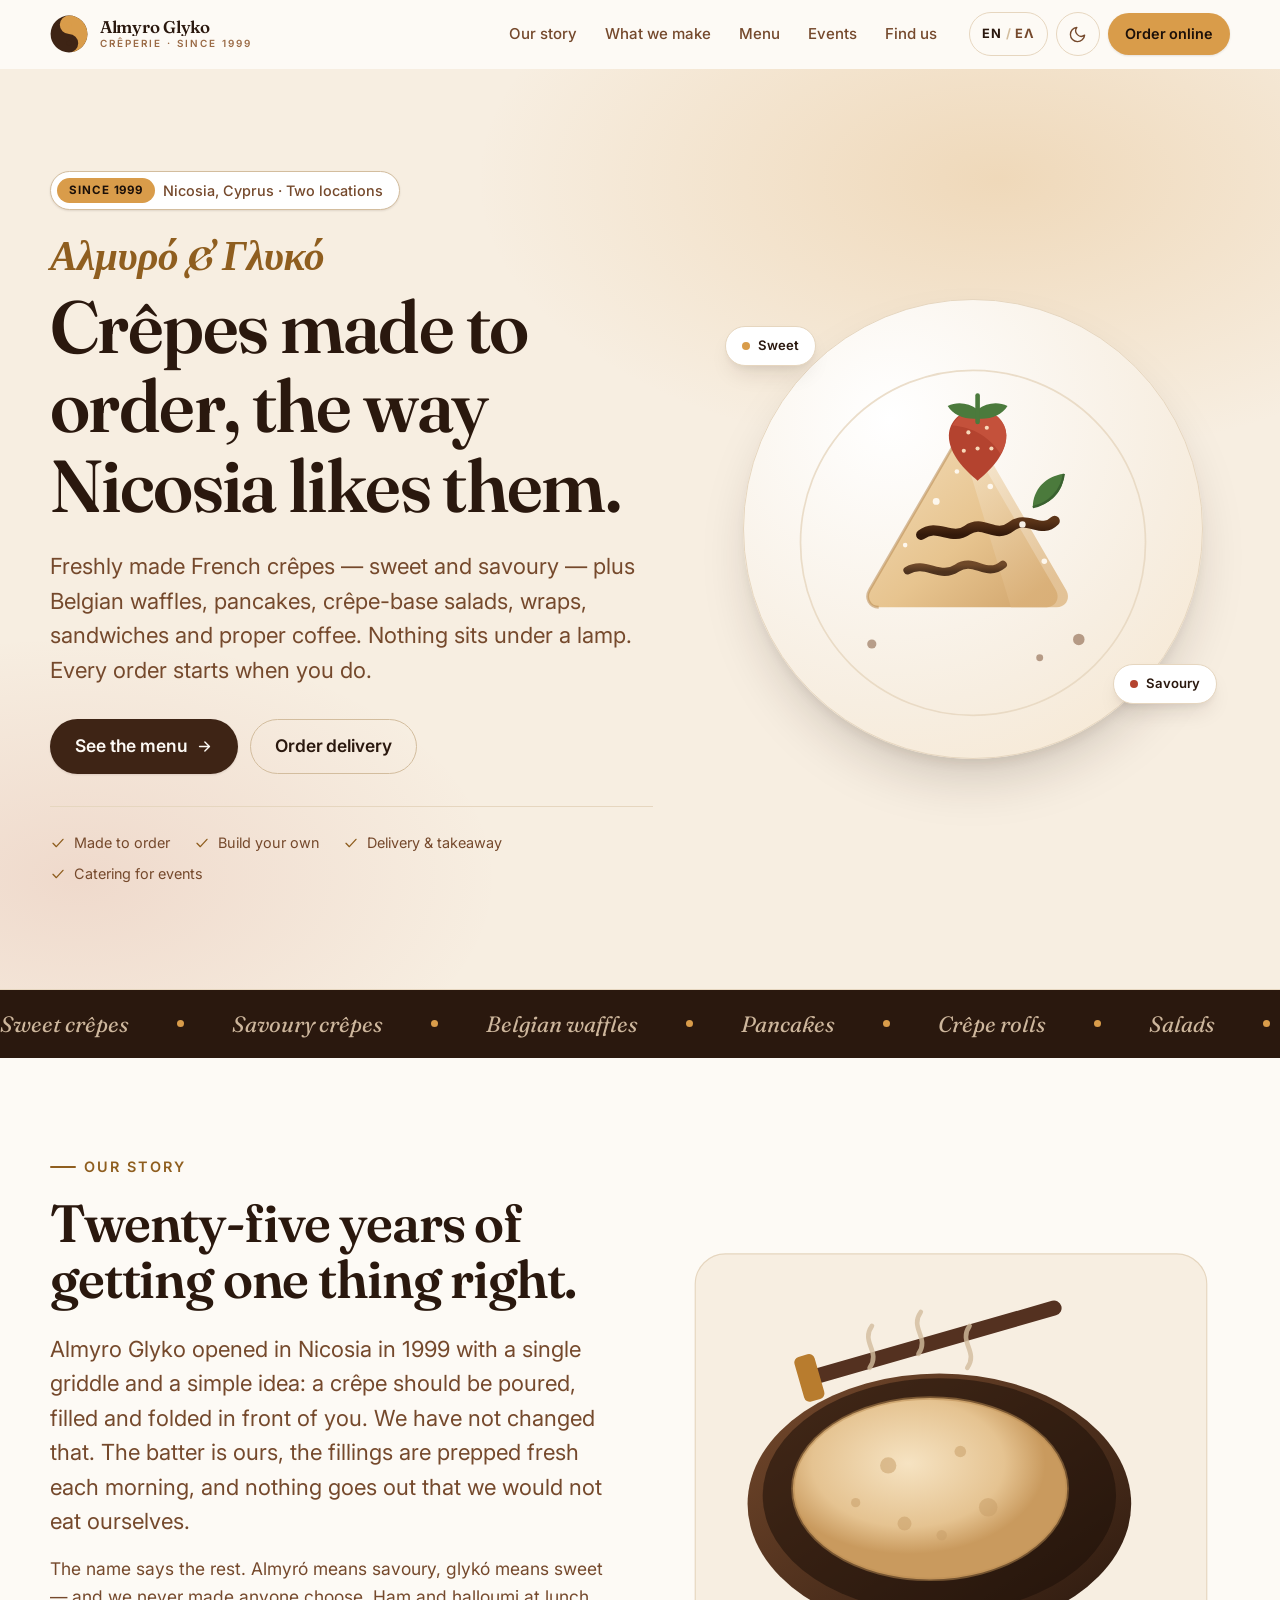
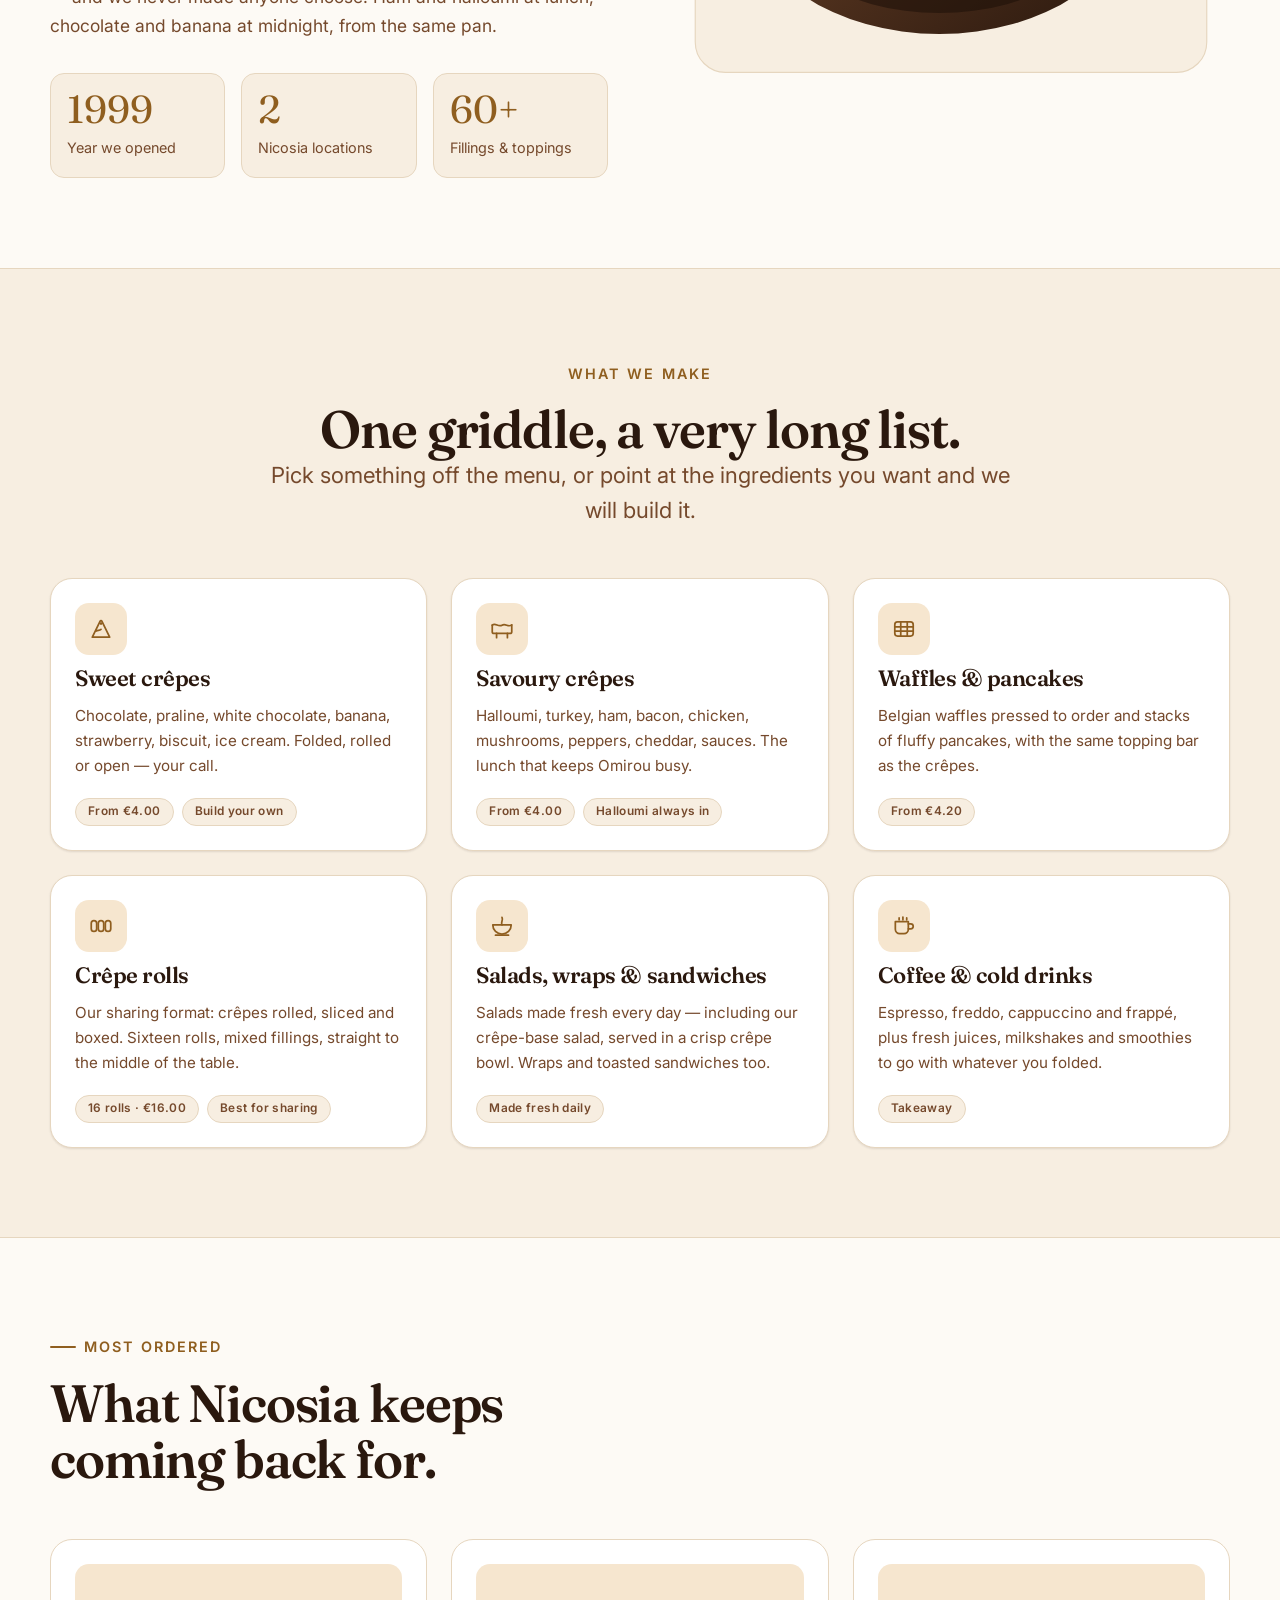
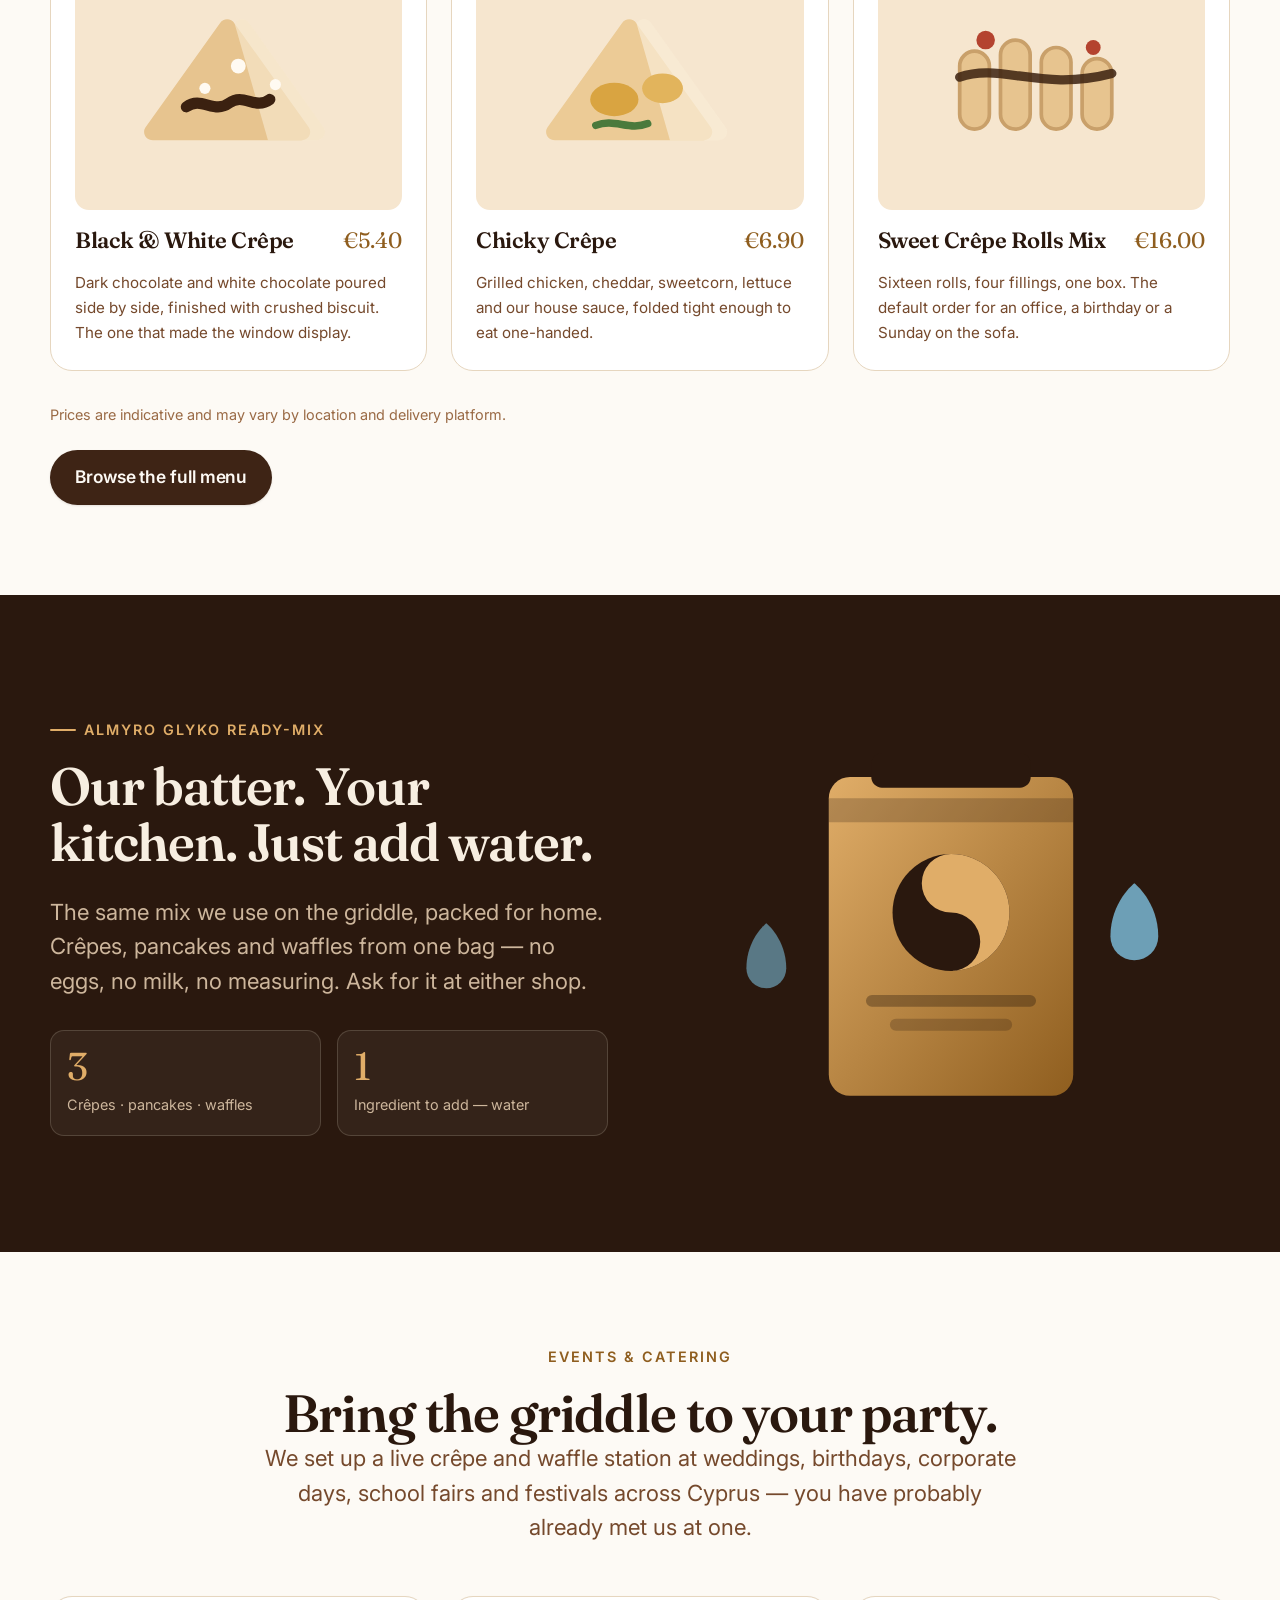
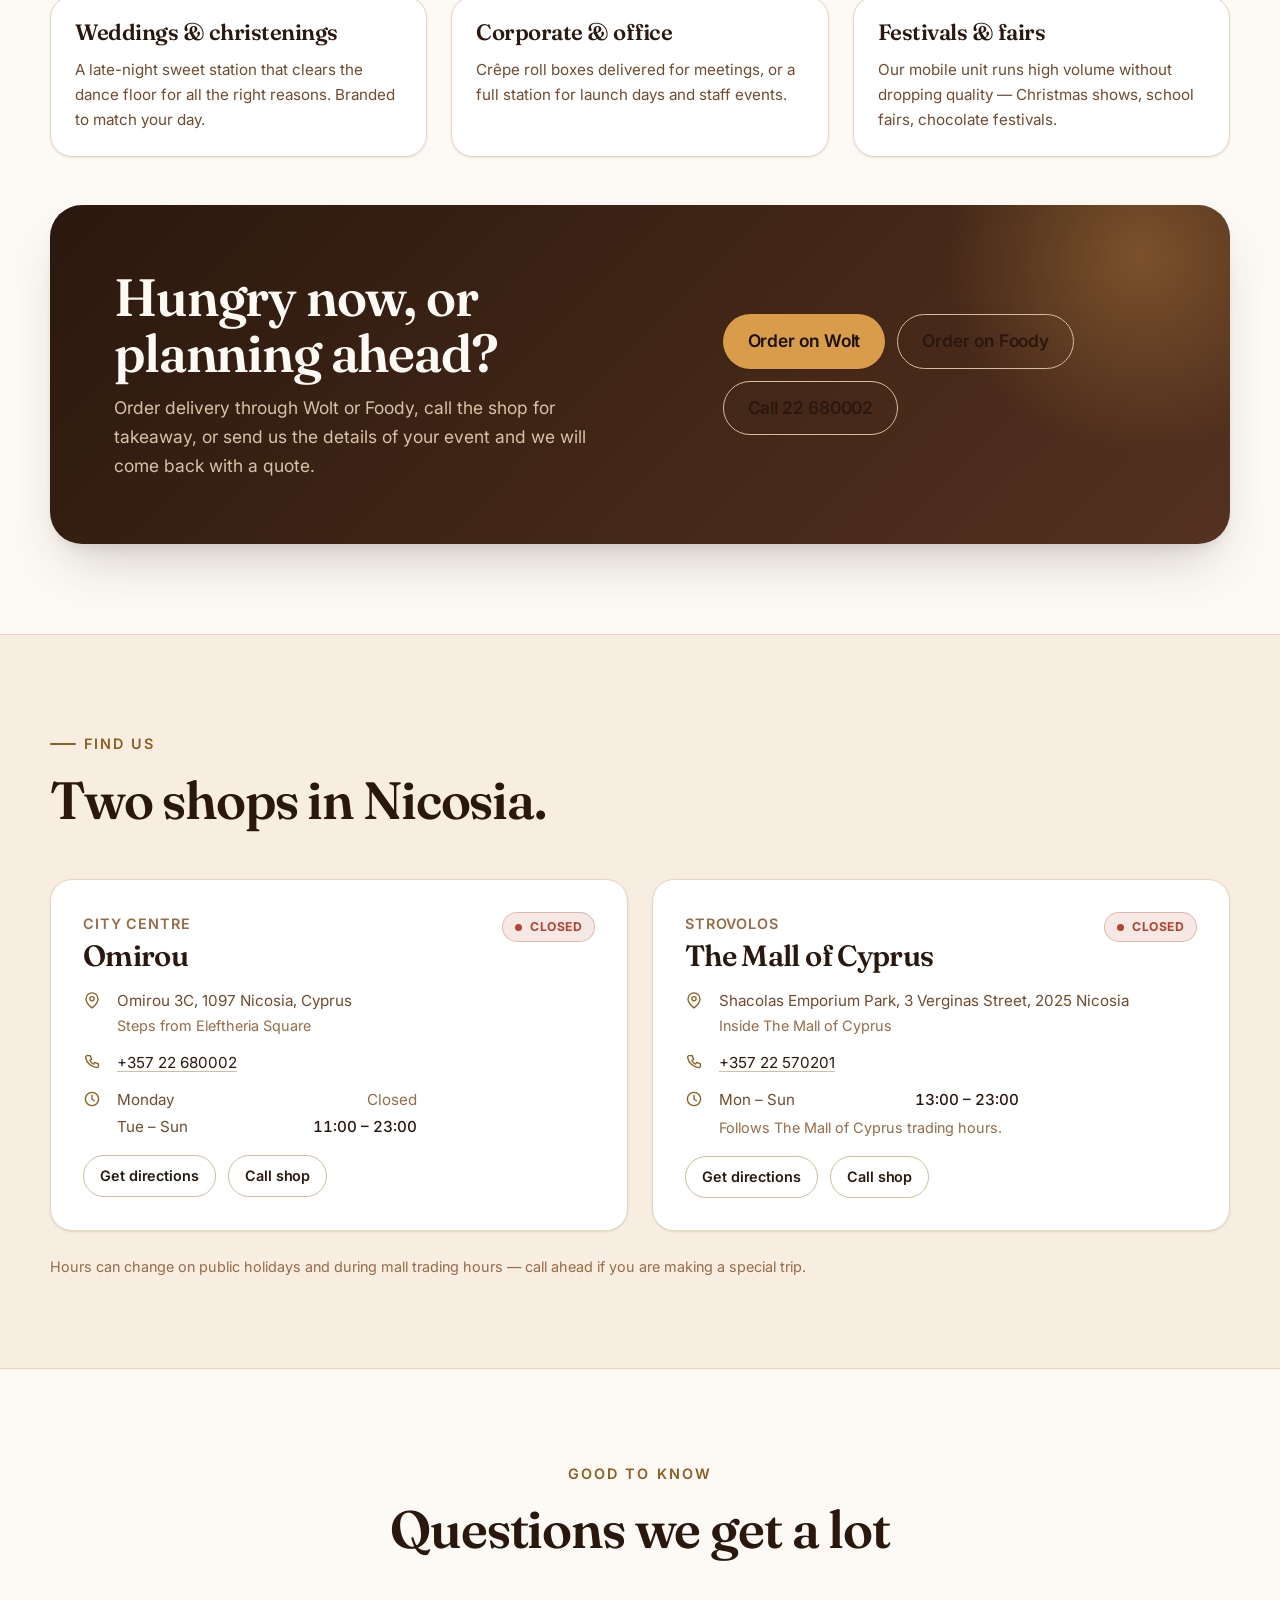
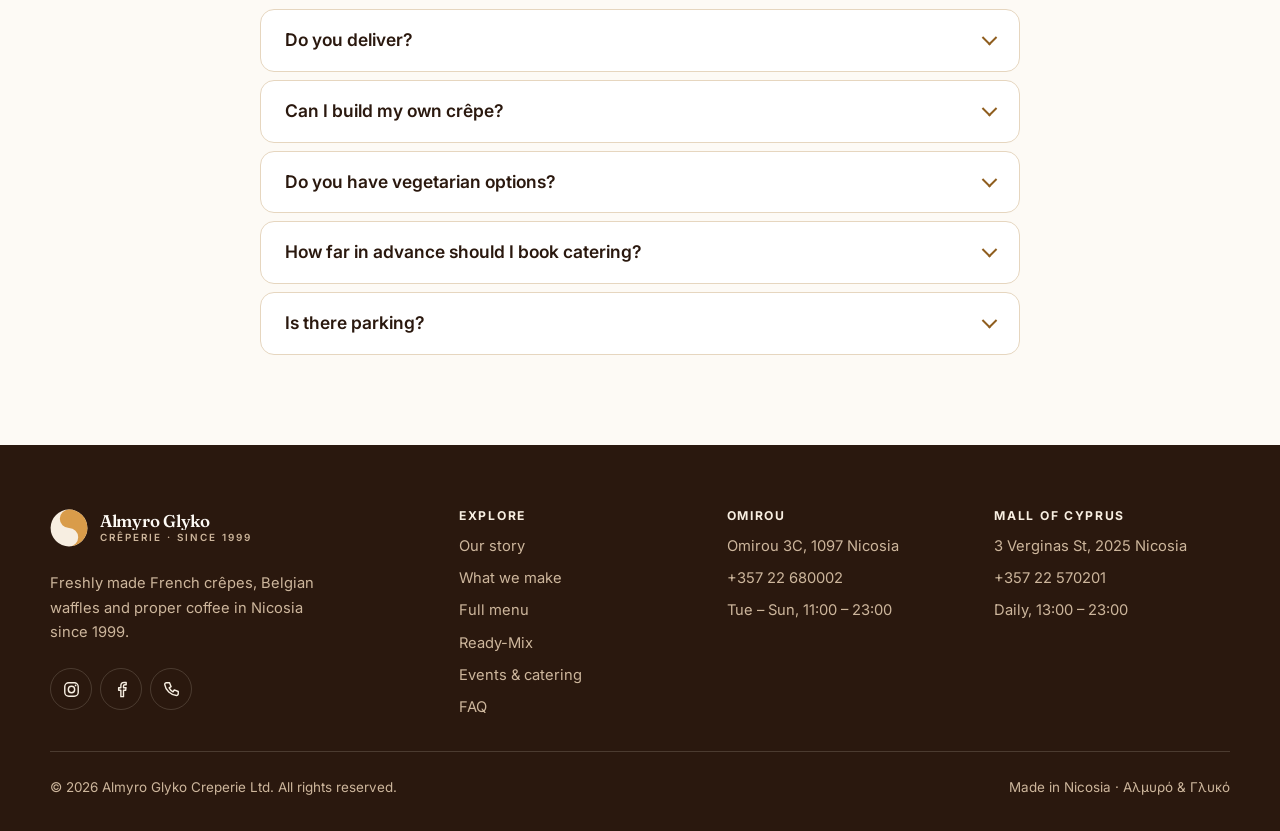
==== index.html @ 82a2e2df "Add Almyro Glyko crêperie website Static two-page marketing site for the Nicosia crêperie — no build" ====
<!DOCTYPE html>
<html lang="en" data-lang="en">
<head>
<meta charset="utf-8">
<meta name="viewport" content="width=device-width, initial-scale=1">
<title>Almyro Glyko — Crêperie in Nicosia | Sweet &amp; Savoury Crêpes Since 1999</title>
<meta name="description" content="Almyro Glyko is a Nicosia crêperie serving freshly made French sweet and savoury crêpes, Belgian waffles, pancakes, crêpe-base salads, wraps and coffee since 1999. Two locations: Omirou Street and The Mall of Cyprus.">
<meta name="theme-color" content="#3e2415" media="(prefers-color-scheme: light)">
<meta name="theme-color" content="#1c1009" media="(prefers-color-scheme: dark)">
<link rel="canonical" href="https://www.almyroglyko.com/">
<link rel="alternate" hreflang="en" href="https://www.almyroglyko.com/">
<link rel="alternate" hreflang="el" href="https://www.almyroglyko.com/">
<link rel="alternate" hreflang="x-default" href="https://www.almyroglyko.com/">

<meta property="og:type" content="restaurant.restaurant">
<meta property="og:site_name" content="Almyro Glyko">
<meta property="og:locale" content="en_GB">
<meta property="og:locale:alternate" content="el_CY">
<meta property="og:title" content="Almyro Glyko — Crêperie in Nicosia Since 1999">
<meta property="og:description" content="Freshly made French sweet &amp; savoury crêpes, Belgian waffles, pancakes, salads, wraps and coffee. Two locations in Nicosia.">
<meta property="og:url" content="https://www.almyroglyko.com/">
<meta property="og:image" content="https://www.almyroglyko.com/assets/img/og.jpg">
<meta property="og:image:alt" content="The Almyro Glyko crêperie logo — a chocolate and cream split circle.">
<meta name="twitter:card" content="summary_large_image">
<meta name="twitter:title" content="Almyro Glyko — Crêperie in Nicosia Since 1999">
<meta name="twitter:description" content="Freshly made French sweet &amp; savoury crêpes, Belgian waffles, pancakes, salads, wraps and coffee.">
<meta name="twitter:image" content="https://www.almyroglyko.com/assets/img/og.jpg">

<link rel="icon" href="/favicon.svg" type="image/svg+xml">
<link rel="apple-touch-icon" href="/favicon.svg">
<link rel="manifest" href="/site.webmanifest">

<link rel="preconnect" href="https://fonts.googleapis.com">
<link rel="preconnect" href="https://fonts.gstatic.com" crossorigin>
<link rel="stylesheet" href="https://fonts.googleapis.com/css2?family=Fraunces:ital,opsz,wght@0,9..144,400..700;1,9..144,400..600&family=Inter:wght@400;500;600;700&display=swap">
<link rel="stylesheet" href="/assets/css/styles.css">

<script>
  // Applied before paint so the chosen theme/language never flashes.
  (function () {
    document.documentElement.classList.add("js");
    try {
      var t = localStorage.getItem("ag-theme");
      if (t === "dark" || t === "light") document.documentElement.dataset.theme = t;
      var l = localStorage.getItem("ag-lang");
      if (l === "el" || l === "en") {
        document.documentElement.dataset.lang = l;
        document.documentElement.lang = l;
      }
    } catch (e) {}
  })();
</script>

<script type="application/ld+json">
{
  "@context": "https://schema.org",
  "@graph": [
    {
      "@type": "Organization",
      "@id": "https://www.almyroglyko.com/#org",
      "name": "Almyro Glyko Creperie",
      "alternateName": "Αλμυρό Γλυκό",
      "url": "https://www.almyroglyko.com/",
      "foundingDate": "1999",
      "sameAs": [
        "https://www.instagram.com/almyroglyko/",
        "https://www.facebook.com/AlmyroGlykoCreperie/"
      ]
    },
    {
      "@type": "Restaurant",
      "@id": "https://www.almyroglyko.com/#omirou",
      "name": "Almyro Glyko — Omirou (City Centre)",
      "parentOrganization": { "@id": "https://www.almyroglyko.com/#org" },
      "url": "https://www.almyroglyko.com/",
      "telephone": "+35722680002",
      "servesCuisine": ["Crêperie", "French", "Cafe"],
      "priceRange": "€€",
      "acceptsReservations": "False",
      "hasMenu": "https://www.almyroglyko.com/menu.html",
      "address": {
        "@type": "PostalAddress",
        "streetAddress": "Omirou 3C",
        "addressLocality": "Nicosia",
        "postalCode": "1097",
        "addressCountry": "CY"
      },
      "openingHoursSpecification": [
        {
          "@type": "OpeningHoursSpecification",
          "dayOfWeek": ["Tuesday","Wednesday","Thursday","Friday","Saturday","Sunday"],
          "opens": "11:00",
          "closes": "23:00"
        }
      ]
    },
    {
      "@type": "Restaurant",
      "@id": "https://www.almyroglyko.com/#mall",
      "name": "Almyro Glyko — The Mall of Cyprus",
      "parentOrganization": { "@id": "https://www.almyroglyko.com/#org" },
      "url": "https://www.almyroglyko.com/",
      "telephone": "+35722570201",
      "servesCuisine": ["Crêperie", "French", "Cafe"],
      "priceRange": "€€",
      "hasMenu": "https://www.almyroglyko.com/menu.html",
      "address": {
        "@type": "PostalAddress",
        "streetAddress": "The Mall of Cyprus, Shacolas Emporium Park, 3 Verginas Street",
        "addressLocality": "Strovolos, Nicosia",
        "postalCode": "2025",
        "addressCountry": "CY"
      },
      "openingHoursSpecification": [
        {
          "@type": "OpeningHoursSpecification",
          "dayOfWeek": ["Monday","Tuesday","Wednesday","Thursday","Friday","Saturday","Sunday"],
          "opens": "13:00",
          "closes": "23:00"
        }
      ]
    }
  ]
}
</script>
</head>

<body>
<a class="skip-link" href="#main" data-en="Skip to content" data-el="Μετάβαση στο περιεχόμενο">Skip to content</a>

<!-- ====================== HEADER ====================== -->
<header class="header" id="header">
  <div class="wrap header__inner">
    <a class="brand" href="/" aria-label="Almyro Glyko — home">
      <svg class="brand__mark" viewBox="0 0 64 64" role="img" aria-hidden="true" focusable="false">
        <circle cx="32" cy="32" r="31" fill="var(--choc-700)"/>
        <path d="M32 1a31 31 0 0 1 0 62 15.5 15.5 0 0 0 0-31 15.5 15.5 0 0 1 0-31Z" fill="var(--caramel-500)"/>
        <circle cx="32" cy="16.5" r="4.2" fill="var(--caramel-500)"/>
        <circle cx="32" cy="47.5" r="4.2" fill="var(--choc-700)"/>
      </svg>
      <span class="brand__text">
        <span class="brand__name">Almyro Glyko</span>
        <span class="brand__tag" data-en="Crêperie · Since 1999" data-el="Κρεπερί · Από το 1999">Crêperie · Since 1999</span>
      </span>
    </a>

    <nav class="nav" aria-label="Main">
      <ul class="nav__list">
        <li><a class="nav__link" href="#story" data-en="Our story" data-el="Η ιστορία μας">Our story</a></li>
        <li><a class="nav__link" href="#kitchen" data-en="What we make" data-el="Τι φτιάχνουμε">What we make</a></li>
        <li><a class="nav__link" href="/menu.html" data-en="Menu" data-el="Μενού">Menu</a></li>
        <li><a class="nav__link" href="#events" data-en="Events" data-el="Εκδηλώσεις">Events</a></li>
        <li><a class="nav__link" href="#find-us" data-en="Find us" data-el="Πού θα μας βρείτε">Find us</a></li>
      </ul>
    </nav>

    <div class="header__actions">
      <button class="icon-btn lang-toggle" type="button" id="lang-toggle" aria-label="Switch language to Greek">
        <span class="lang-toggle__on" data-lang-en>EN</span><span class="lang-toggle__sep">/</span><span data-lang-el>ΕΛ</span>
      </button>

      <button class="icon-btn" type="button" id="theme-toggle" aria-label="Switch to dark theme">
        <svg class="theme-toggle__moon" width="19" height="19" viewBox="0 0 24 24" fill="none" stroke="currentColor" stroke-width="1.7" stroke-linecap="round" stroke-linejoin="round" aria-hidden="true"><path d="M21 12.8A9 9 0 1 1 11.2 3a7 7 0 0 0 9.8 9.8Z"/></svg>
        <svg class="theme-toggle__sun" width="19" height="19" viewBox="0 0 24 24" fill="none" stroke="currentColor" stroke-width="1.7" stroke-linecap="round" stroke-linejoin="round" aria-hidden="true"><circle cx="12" cy="12" r="4.2"/><path d="M12 2v2.2M12 19.8V22M4.2 4.2l1.6 1.6M18.2 18.2l1.6 1.6M2 12h2.2M19.8 12H22M4.2 19.8l1.6-1.6M18.2 5.8l1.6-1.6"/></svg>
      </button>

      <a class="btn btn--accent btn--sm header__cta" href="#order" data-en="Order online" data-el="Παραγγελία online">Order online</a>

      <button class="icon-btn menu-btn" type="button" id="menu-btn" aria-label="Open menu" aria-expanded="false" aria-controls="drawer">
        <svg width="20" height="20" viewBox="0 0 24 24" fill="none" stroke="currentColor" stroke-width="1.9" stroke-linecap="round" aria-hidden="true"><path d="M3.5 7h17M3.5 12h17M3.5 17h17"/></svg>
      </button>
    </div>
  </div>
</header>

<!-- ====================== MOBILE DRAWER ====================== -->
<div class="drawer" id="drawer" data-open="false" role="dialog" aria-modal="true" aria-label="Site menu">
  <div class="wrap">
    <div class="drawer__top">
      <span class="brand__name">Almyro Glyko</span>
      <button class="icon-btn" type="button" id="drawer-close" aria-label="Close menu">
        <svg width="20" height="20" viewBox="0 0 24 24" fill="none" stroke="currentColor" stroke-width="1.9" stroke-linecap="round" aria-hidden="true"><path d="M6 6l12 12M18 6L6 18"/></svg>
      </button>
    </div>
    <ul class="drawer__list">
      <li><a class="drawer__link" href="#story" data-en="Our story" data-el="Η ιστορία μας">Our story</a></li>
      <li><a class="drawer__link" href="#kitchen" data-en="What we make" data-el="Τι φτιάχνουμε">What we make</a></li>
      <li><a class="drawer__link" href="/menu.html" data-en="Menu" data-el="Μενού">Menu</a></li>
      <li><a class="drawer__link" href="#ready-mix" data-en="Ready-Mix" data-el="Ready-Mix">Ready-Mix</a></li>
      <li><a class="drawer__link" href="#events" data-en="Events &amp; catering" data-el="Εκδηλώσεις &amp; catering">Events &amp; catering</a></li>
      <li><a class="drawer__link" href="#find-us" data-en="Find us" data-el="Πού θα μας βρείτε">Find us</a></li>
    </ul>
    <a class="btn btn--accent" href="#order" data-en="Order online" data-el="Παραγγελία online">Order online</a>
  </div>
</div>

<main id="main">

  <!-- ====================== HERO ====================== -->
  <section class="hero">
    <div class="hero__bg" aria-hidden="true"></div>
    <div class="wrap hero__grid">
      <div>
        <p class="hero__badge">
          <b data-en="Since 1999" data-el="Από το 1999">Since 1999</b>
          <span data-en="Nicosia, Cyprus · Two locations" data-el="Λευκωσία, Κύπρος · Δύο καταστήματα">Nicosia, Cyprus · Two locations</span>
        </p>

        <h1>
          <span class="u-greek" lang="el">Αλμυρό &amp; Γλυκό</span>
          <span data-en="Crêpes made to order, the way Nicosia likes them." data-el="Κρέπες φτιαγμένες τη στιγμή, όπως τις θέλει η Λευκωσία.">Crêpes made to order, the way Nicosia likes them.</span>
        </h1>

        <p class="lede hero__lede" data-en="Freshly made French crêpes — sweet and savoury — plus Belgian waffles, pancakes, crêpe-base salads, wraps, sandwiches and proper coffee. Nothing sits under a lamp. Every order starts when you do." data-el="Φρεσκοφτιαγμένες γαλλικές κρέπες — αλμυρές και γλυκές — μαζί με βελγικές βάφλες, pancakes, σαλάτες σε βάση κρέπας, wraps, σάντουιτς και σωστό καφέ. Τίποτα δεν περιμένει έτοιμο. Κάθε παραγγελία ξεκινά μαζί σας.">Freshly made French crêpes — sweet and savoury — plus Belgian waffles, pancakes, crêpe-base salads, wraps, sandwiches and proper coffee. Nothing sits under a lamp. Every order starts when you do.</p>

        <div class="btn-row">
          <a class="btn btn--primary" href="/menu.html">
            <span data-en="See the menu" data-el="Δείτε το μενού">See the menu</span>
            <svg width="17" height="17" viewBox="0 0 24 24" fill="none" stroke="currentColor" stroke-width="2" stroke-linecap="round" stroke-linejoin="round" aria-hidden="true"><path d="M5 12h13M12.5 5.5 19 12l-6.5 6.5"/></svg>
          </a>
          <a class="btn btn--ghost" href="#order" data-en="Order delivery" data-el="Παραγγελία delivery">Order delivery</a>
        </div>

        <ul class="hero__meta">
          <li>
            <svg width="16" height="16" viewBox="0 0 24 24" fill="none" stroke="currentColor" stroke-width="2" stroke-linecap="round" stroke-linejoin="round" aria-hidden="true"><path d="m4.5 12.5 5 5 10-11"/></svg>
            <span data-en="Made to order" data-el="Φτιάχνεται τη στιγμή">Made to order</span>
          </li>
          <li>
            <svg width="16" height="16" viewBox="0 0 24 24" fill="none" stroke="currentColor" stroke-width="2" stroke-linecap="round" stroke-linejoin="round" aria-hidden="true"><path d="m4.5 12.5 5 5 10-11"/></svg>
            <span data-en="Build your own" data-el="Φτιάξε το δικό σου">Build your own</span>
          </li>
          <li>
            <svg width="16" height="16" viewBox="0 0 24 24" fill="none" stroke="currentColor" stroke-width="2" stroke-linecap="round" stroke-linejoin="round" aria-hidden="true"><path d="m4.5 12.5 5 5 10-11"/></svg>
            <span data-en="Delivery &amp; takeaway" data-el="Delivery &amp; takeaway">Delivery &amp; takeaway</span>
          </li>
          <li>
            <svg width="16" height="16" viewBox="0 0 24 24" fill="none" stroke="currentColor" stroke-width="2" stroke-linecap="round" stroke-linejoin="round" aria-hidden="true"><path d="m4.5 12.5 5 5 10-11"/></svg>
            <span data-en="Catering for events" data-el="Catering για εκδηλώσεις">Catering for events</span>
          </li>
        </ul>
      </div>

      <div class="hero__art">
        <div class="hero__plate" aria-hidden="true"></div>
        <svg viewBox="0 0 400 400" role="img" aria-labelledby="hero-art-title">
          <title id="hero-art-title">Illustration of a folded crêpe drizzled with chocolate, with a strawberry and a mint leaf</title>
          <defs>
            <linearGradient id="crepeG" x1="0" y1="0" x2="1" y2="1">
              <stop offset="0%" stop-color="#f3dcb8"/>
              <stop offset="55%" stop-color="#e7c48f"/>
              <stop offset="100%" stop-color="#cfa269"/>
            </linearGradient>
            <linearGradient id="crepeG2" x1="0" y1="0" x2="0.5" y2="1">
              <stop offset="0%" stop-color="#f7e7cb"/>
              <stop offset="100%" stop-color="#dcb37c"/>
            </linearGradient>
            <linearGradient id="sauceG" x1="0" y1="0" x2="0" y2="1">
              <stop offset="0%" stop-color="#5b3418"/>
              <stop offset="100%" stop-color="#33190a"/>
            </linearGradient>
          </defs>

          <!-- plate rim -->
          <circle cx="200" cy="212" r="150" fill="none" stroke="var(--line)" stroke-width="1.5" opacity=".8"/>

          <!-- crepe: folded triangle stack -->
          <path d="M118 268c-8 0-12-8-8-15l72-124c4-7 14-7 18 0l72 124c4 7 0 15-8 15Z" fill="url(#crepeG)"/>
          <path d="M191 129c4-7 14-7 18 0l72 124c4 7 0 15-8 15h-40Z" fill="url(#crepeG2)" opacity=".75"/>
          <path d="M118 268c-8 0-12-8-8-15l72-124c4-7 14-7 18 0" fill="none" stroke="#b98b52" stroke-width="2.5" stroke-linejoin="round" opacity=".55"/>

          <!-- chocolate drizzle -->
          <path d="M155 205c14-11 26 6 40-4s24 8 38-3 26 7 38-5" fill="none" stroke="url(#sauceG)" stroke-width="9" stroke-linecap="round"/>
          <path d="M143 236c16-9 28 8 43-2s25 9 40-3" fill="none" stroke="url(#sauceG)" stroke-width="7" stroke-linecap="round" opacity=".85"/>

          <!-- powdered sugar -->
          <g fill="#fffaf2" opacity=".95">
            <circle cx="168" cy="176" r="3"/><circle cx="215" cy="163" r="2.4"/>
            <circle cx="243" cy="196" r="2.8"/><circle cx="186" cy="150" r="2"/>
            <circle cx="262" cy="228" r="2.4"/><circle cx="141" cy="214" r="2"/>
          </g>

          <!-- strawberry -->
          <path d="M204 96c14 0 25 10 25 23 0 16-14 30-25 39-11-9-25-23-25-39 0-13 11-23 25-23Z" fill="var(--berry-500)"/>
          <path d="M204 96c14 0 25 10 25 23 0 6-2 11-5 16-8-14-24-24-42-25 4-8 12-14 22-14Z" fill="#c9553f" opacity=".8"/>
          <g fill="#ffe9c9" opacity=".9">
            <circle cx="196" cy="116" r="1.8"/><circle cx="212" cy="112" r="1.8"/>
            <circle cx="204" cy="130" r="1.8"/><circle cx="216" cy="130" r="1.8"/><circle cx="192" cy="132" r="1.8"/>
          </g>
          <path d="M204 96c-8-6-18-7-26-3 5 8 15 12 26 11Zm0 0c8-6 18-7 26-3-5 8-15 12-26 11Z" fill="#4b7a3c"/>
          <path d="M204 107V84" stroke="#4b7a3c" stroke-width="4" stroke-linecap="round"/>

          <!-- mint -->
          <path d="M279 152c-16 2-27 14-27 29 16-2 27-14 27-29Z" fill="#4b7a3c"/>
          <path d="M279 152c-2 15-13 26-27 29" stroke="#3a6130" stroke-width="2" fill="none"/>

          <!-- crumbs -->
          <g fill="var(--choc-500)" opacity=".5">
            <circle cx="112" cy="300" r="4"/><circle cx="292" cy="296" r="5"/><circle cx="258" cy="312" r="3"/>
          </g>
        </svg>

        <span class="hero__chip hero__chip--a"><i aria-hidden="true"></i><span data-en="Sweet" data-el="Γλυκό">Sweet</span></span>
        <span class="hero__chip hero__chip--b"><i aria-hidden="true"></i><span data-en="Savoury" data-el="Αλμυρό">Savoury</span></span>
      </div>
    </div>
  </section>

  <!-- ====================== MARQUEE ====================== -->
  <div class="strip" aria-hidden="true">
    <div class="strip__track">
      <div class="strip__item">Sweet crêpes</div>
      <div class="strip__item">Savoury crêpes</div>
      <div class="strip__item">Belgian waffles</div>
      <div class="strip__item">Pancakes</div>
      <div class="strip__item">Crêpe rolls</div>
      <div class="strip__item">Salads</div>
      <div class="strip__item">Wraps</div>
      <div class="strip__item">Coffee</div>
      <div class="strip__item">Sweet crêpes</div>
      <div class="strip__item">Savoury crêpes</div>
      <div class="strip__item">Belgian waffles</div>
      <div class="strip__item">Pancakes</div>
      <div class="strip__item">Crêpe rolls</div>
      <div class="strip__item">Salads</div>
      <div class="strip__item">Wraps</div>
      <div class="strip__item">Coffee</div>
    </div>
  </div>

  <!-- ====================== STORY ====================== -->
  <section class="section" id="story">
    <div class="wrap split">
      <div class="reveal">
        <p class="eyebrow" data-en="Our story" data-el="Η ιστορία μας">Our story</p>
        <h2 data-en="Twenty-five years of getting one thing right." data-el="Είκοσι πέντε χρόνια σε ένα πράγμα, σωστά.">Twenty-five years of getting one thing right.</h2>
        <p class="lede" style="margin-top: var(--sp-5)" data-en="Almyro Glyko opened in Nicosia in 1999 with a single griddle and a simple idea: a crêpe should be poured, filled and folded in front of you. We have not changed that. The batter is ours, the fillings are prepped fresh each morning, and nothing goes out that we would not eat ourselves." data-el="Το Αλμυρό Γλυκό άνοιξε στη Λευκωσία το 1999 με μία πλάκα και μια απλή ιδέα: η κρέπα πρέπει να ψήνεται, να γεμίζει και να διπλώνεται μπροστά σου. Αυτό δεν το αλλάξαμε. Ο χυλός είναι δικός μας, οι γεμίσεις ετοιμάζονται φρέσκες κάθε πρωί, και δεν βγαίνει τίποτα που δεν θα τρώγαμε κι εμείς.">Almyro Glyko opened in Nicosia in 1999 with a single griddle and a simple idea: a crêpe should be poured, filled and folded in front of you. We have not changed that. The batter is ours, the fillings are prepped fresh each morning, and nothing goes out that we would not eat ourselves.</p>
        <p style="margin-top: var(--sp-4); color: var(--text-muted)" data-en="The name says the rest. Almyró means savoury, glykó means sweet — and we never made anyone choose. Ham and halloumi at lunch, chocolate and banana at midnight, from the same pan." data-el="Το όνομα τα λέει όλα. Αλμυρό και γλυκό — και ποτέ δεν βάλαμε κανέναν να διαλέξει. Ζαμπόν με χαλλούμι το μεσημέρι, σοκολάτα με μπανάνα τα μεσάνυχτα, από το ίδιο τηγάνι.">The name says the rest. <em lang="el">Almyró</em> means savoury, <em lang="el">glykó</em> means sweet — and we never made anyone choose. Ham and halloumi at lunch, chocolate and banana at midnight, from the same pan.</p>

        <div class="stats">
          <div class="stat">
            <span class="stat__num">1999</span>
            <span class="stat__label" data-en="Year we opened" data-el="Χρονιά που ανοίξαμε">Year we opened</span>
          </div>
          <div class="stat">
            <span class="stat__num">2</span>
            <span class="stat__label" data-en="Nicosia locations" data-el="Καταστήματα στη Λευκωσία">Nicosia locations</span>
          </div>
          <div class="stat">
            <span class="stat__num">60+</span>
            <span class="stat__label" data-en="Fillings &amp; toppings" data-el="Γεμίσεις &amp; toppings">Fillings &amp; toppings</span>
          </div>
        </div>
      </div>

      <div class="reveal" aria-hidden="true">
        <svg viewBox="0 0 480 420" style="width:100%;height:auto">
          <defs>
            <linearGradient id="panG" x1="0" y1="0" x2="1" y2="1">
              <stop offset="0%" stop-color="var(--choc-500)"/>
              <stop offset="100%" stop-color="var(--choc-800)"/>
            </linearGradient>
            <radialGradient id="batterG" cx="42%" cy="36%">
              <stop offset="0%" stop-color="#f6e3c2"/>
              <stop offset="70%" stop-color="#e5c391"/>
              <stop offset="100%" stop-color="#c99a5e"/>
            </radialGradient>
          </defs>
          <rect x="20" y="30" width="440" height="360" rx="26" fill="var(--bg-sunken)" stroke="var(--line)"/>
          <!-- griddle -->
          <ellipse cx="230" cy="245" rx="165" ry="112" fill="url(#panG)"/>
          <ellipse cx="230" cy="238" rx="152" ry="101" fill="var(--choc-900)" opacity=".55"/>
          <!-- batter -->
          <ellipse cx="222" cy="232" rx="118" ry="78" fill="url(#batterG)"/>
          <ellipse cx="222" cy="232" rx="118" ry="78" fill="none" stroke="#b98b52" stroke-width="3" opacity=".5"/>
          <!-- bubbles -->
          <g fill="#c9a06a" opacity=".55">
            <circle cx="186" cy="212" r="7"/><circle cx="248" cy="200" r="5"/>
            <circle cx="272" cy="248" r="8"/><circle cx="200" cy="262" r="6"/>
            <circle cx="158" cy="244" r="4"/><circle cx="232" cy="272" r="4.5"/>
          </g>
          <!-- rateau (spreader) -->
          <g>
            <rect x="112" y="132" width="230" height="13" rx="6.5" transform="rotate(-16 112 132)" fill="var(--choc-600)"/>
            <rect x="104" y="120" width="18" height="40" rx="5" transform="rotate(-16 104 120)" fill="var(--caramel-600)"/>
          </g>
          <!-- steam -->
          <g stroke="var(--line-strong)" stroke-width="4" stroke-linecap="round" fill="none" opacity=".8">
            <path d="M170 128c10-14-8-22 2-36"/>
            <path d="M212 116c10-14-8-22 2-36"/>
            <path d="M254 128c10-14-8-22 2-36"/>
          </g>
        </svg>
      </div>
    </div>
  </section>

  <!-- ====================== WHAT WE MAKE ====================== -->
  <section class="section section--sunken" id="kitchen">
    <div class="wrap">
      <div class="section-head section-head--center">
        <p class="eyebrow" data-en="What we make" data-el="Τι φτιάχνουμε">What we make</p>
        <h2 data-en="One griddle, a very long list." data-el="Μία πλάκα, μια πολύ μεγάλη λίστα.">One griddle, a very long list.</h2>
        <p class="lede" style="margin-inline:auto" data-en="Pick something off the menu, or point at the ingredients you want and we will build it." data-el="Διαλέξτε από το μενού ή δείξτε μας τα υλικά που θέλετε και το φτιάχνουμε.">Pick something off the menu, or point at the ingredients you want and we will build it.</p>
      </div>

      <ul class="grid grid--3">
        <li class="card reveal">
          <span class="card__icon" aria-hidden="true">
            <svg width="26" height="26" viewBox="0 0 24 24" fill="none" stroke="currentColor" stroke-width="1.6" stroke-linecap="round" stroke-linejoin="round"><path d="M4 19.5 11.1 4.9a1 1 0 0 1 1.8 0L20 19.5Z"/><path d="M7.4 14c1.6-1.4 3-.2 4.6-1.6"/><circle cx="12" cy="7" r="1.2" fill="currentColor" stroke="none"/></svg>
          </span>
          <h3 data-en="Sweet crêpes" data-el="Γλυκές κρέπες">Sweet crêpes</h3>
          <p data-en="Chocolate, praline, white chocolate, banana, strawberry, biscuit, ice cream. Folded, rolled or open — your call." data-el="Σοκολάτα, πραλίνα, λευκή σοκολάτα, μπανάνα, φράουλα, μπισκότο, παγωτό. Διπλωμένη, ρολό ή ανοιχτή — όπως τη θέλετε.">Chocolate, praline, white chocolate, banana, strawberry, biscuit, ice cream. Folded, rolled or open — your call.</p>
          <div class="card__tags"><span class="tag" data-en="From €4.00" data-el="Από €4.00">From €4.00</span><span class="tag" data-en="Build your own" data-el="Φτιάξε το δικό σου">Build your own</span></div>
        </li>

        <li class="card reveal">
          <span class="card__icon" aria-hidden="true">
            <svg width="26" height="26" viewBox="0 0 24 24" fill="none" stroke="currentColor" stroke-width="1.6" stroke-linecap="round" stroke-linejoin="round"><path d="M3 8.5c3-2.5 5.5 2 9 0s5.7 2.4 9-.3"/><path d="M3 8.5v6c0 .9.7 1.6 1.6 1.6h14.8c.9 0 1.6-.7 1.6-1.6v-6"/><path d="M7 16.1V20M17 16.1V20"/></svg>
          </span>
          <h3 data-en="Savoury crêpes" data-el="Αλμυρές κρέπες">Savoury crêpes</h3>
          <p data-en="Halloumi, turkey, ham, bacon, chicken, mushrooms, peppers, cheddar, sauces. The lunch that keeps Omirou busy." data-el="Χαλλούμι, γαλοπούλα, ζαμπόν, μπέικον, κοτόπουλο, μανιτάρια, πιπεριές, τσένταρ, σάλτσες. Το μεσημεριανό που κρατά την Ομήρου γεμάτη.">Halloumi, turkey, ham, bacon, chicken, mushrooms, peppers, cheddar, sauces. The lunch that keeps Omirou busy.</p>
          <div class="card__tags"><span class="tag" data-en="From €4.00" data-el="Από €4.00">From €4.00</span><span class="tag" data-en="Halloumi always in" data-el="Πάντα με χαλλούμι">Halloumi always in</span></div>
        </li>

        <li class="card reveal">
          <span class="card__icon" aria-hidden="true">
            <svg width="26" height="26" viewBox="0 0 24 24" fill="none" stroke="currentColor" stroke-width="1.6" stroke-linejoin="round"><rect x="3.5" y="5.5" width="17" height="13" rx="2.5"/><path d="M9 5.5v13M15 5.5v13M3.5 10h17M3.5 14h17"/></svg>
          </span>
          <h3 data-en="Waffles &amp; pancakes" data-el="Βάφλες &amp; pancakes">Waffles &amp; pancakes</h3>
          <p data-en="Belgian waffles pressed to order and stacks of fluffy pancakes, with the same topping bar as the crêpes." data-el="Βελγικές βάφλες που ψήνονται τη στιγμή και στοίβες από αφράτα pancakes, με τα ίδια toppings όπως οι κρέπες.">Belgian waffles pressed to order and stacks of fluffy pancakes, with the same topping bar as the crêpes.</p>
          <div class="card__tags"><span class="tag" data-en="From €4.20" data-el="Από €4.20">From €4.20</span></div>
        </li>

        <li class="card reveal">
          <span class="card__icon" aria-hidden="true">
            <svg width="26" height="26" viewBox="0 0 24 24" fill="none" stroke="currentColor" stroke-width="1.6" stroke-linecap="round" stroke-linejoin="round"><rect x="3" y="7" width="5" height="10" rx="2.5"/><rect x="9.5" y="7" width="5" height="10" rx="2.5"/><rect x="16" y="7" width="5" height="10" rx="2.5"/></svg>
          </span>
          <h3 data-en="Crêpe rolls" data-el="Crêpe rolls">Crêpe rolls</h3>
          <p data-en="Our sharing format: crêpes rolled, sliced and boxed. Sixteen rolls, mixed fillings, straight to the middle of the table." data-el="Το format για μοίρασμα: κρέπες σε ρολό, κομμένες και συσκευασμένες. Δεκαέξι ρολά, ανάμεικτες γεμίσεις, στη μέση του τραπεζιού.">Our sharing format: crêpes rolled, sliced and boxed. Sixteen rolls, mixed fillings, straight to the middle of the table.</p>
          <div class="card__tags"><span class="tag" data-en="16 rolls · €16.00" data-el="16 ρολά · €16.00">16 rolls · €16.00</span><span class="tag" data-en="Best for sharing" data-el="Ιδανικό για μοίρασμα">Best for sharing</span></div>
        </li>

        <li class="card reveal">
          <span class="card__icon" aria-hidden="true">
            <svg width="26" height="26" viewBox="0 0 24 24" fill="none" stroke="currentColor" stroke-width="1.6" stroke-linecap="round" stroke-linejoin="round"><path d="M3.5 11h17a8.5 8.5 0 0 1-17 0Z"/><path d="M12 11c-1.5-3 1.5-4 0-7"/><path d="M6 20.5h12"/></svg>
          </span>
          <h3 data-en="Salads, wraps &amp; sandwiches" data-el="Σαλάτες, wraps &amp; σάντουιτς">Salads, wraps &amp; sandwiches</h3>
          <p data-en="Salads made fresh every day — including our crêpe-base salad, served in a crisp crêpe bowl. Wraps and toasted sandwiches too." data-el="Σαλάτες φρέσκες κάθε μέρα — μαζί με τη σαλάτα σε βάση κρέπας, σερβιρισμένη σε τραγανό μπολ από κρέπα. Επίσης wraps και τοστ.">Salads made fresh every day — including our crêpe-base salad, served in a crisp crêpe bowl. Wraps and toasted sandwiches too.</p>
          <div class="card__tags"><span class="tag" data-en="Made fresh daily" data-el="Φρέσκα κάθε μέρα">Made fresh daily</span></div>
        </li>

        <li class="card reveal">
          <span class="card__icon" aria-hidden="true">
            <svg width="26" height="26" viewBox="0 0 24 24" fill="none" stroke="currentColor" stroke-width="1.6" stroke-linecap="round" stroke-linejoin="round"><path d="M4 8h12v7a4 4 0 0 1-4 4H8a4 4 0 0 1-4-4Z"/><path d="M16 10h2.2a2.3 2.3 0 0 1 0 4.6H16"/><path d="M7.5 4.5v1.8M11 3.8v2.5M14.5 4.5v1.8"/></svg>
          </span>
          <h3 data-en="Coffee &amp; cold drinks" data-el="Καφές &amp; κρύα ροφήματα">Coffee &amp; cold drinks</h3>
          <p data-en="Espresso, freddo, cappuccino and frappé, plus fresh juices, milkshakes and smoothies to go with whatever you folded." data-el="Espresso, freddo, cappuccino και φραπέ, μαζί με φρέσκους χυμούς, milkshakes και smoothies για ό,τι κι αν διαλέξατε.">Espresso, freddo, cappuccino and frappé, plus fresh juices, milkshakes and smoothies to go with whatever you folded.</p>
          <div class="card__tags"><span class="tag" data-en="Takeaway" data-el="Takeaway">Takeaway</span></div>
        </li>
      </ul>
    </div>
  </section>

  <!-- ====================== SIGNATURES ====================== -->
  <section class="section" id="signatures">
    <div class="wrap">
      <div class="section-head">
        <p class="eyebrow" data-en="Most ordered" data-el="Τα πιο δημοφιλή">Most ordered</p>
        <h2 data-en="What Nicosia keeps coming back for." data-el="Αυτά που ζητά ξανά και ξανά η Λευκωσία.">What Nicosia keeps coming back for.</h2>
      </div>

      <ul class="grid grid--3">
        <li class="signature reveal">
          <div class="signature__art" aria-hidden="true">
            <svg viewBox="0 0 120 90"><path d="M14 74c-4 0-6-4-4-7l40-56c2-3 6-3 8 0l40 56c2 3 0 7-4 7Z" fill="#e7c48f"/><path d="M58 11c2-3 6-3 8 0l40 56c2 3 0 7-4 7H76Z" fill="#f7e7cb" opacity=".7"/><path d="M32 56c8-6 15 4 23-2s14 4 22-2" stroke="#3b2110" stroke-width="6" fill="none" stroke-linecap="round"/><circle cx="60" cy="34" r="4" fill="#fffaf2"/><circle cx="42" cy="46" r="3" fill="#fffaf2"/><circle cx="80" cy="44" r="3" fill="#fffaf2"/></svg>
          </div>
          <div class="signature__head">
            <h3 data-en="Black &amp; White Crêpe" data-el="Black &amp; White Crêpe">Black &amp; White Crêpe</h3>
            <span class="price">€5.40</span>
          </div>
          <p data-en="Dark chocolate and white chocolate poured side by side, finished with crushed biscuit. The one that made the window display." data-el="Μαύρη και λευκή σοκολάτα δίπλα-δίπλα, με θρυμματισμένο μπισκότο. Αυτή που έγινε βιτρίνα.">Dark chocolate and white chocolate poured side by side, finished with crushed biscuit. The one that made the window display.</p>
        </li>

        <li class="signature reveal">
          <div class="signature__art" aria-hidden="true">
            <svg viewBox="0 0 120 90"><path d="M14 74c-4 0-6-4-4-7l40-56c2-3 6-3 8 0l40 56c2 3 0 7-4 7Z" fill="#eccb96"/><path d="M58 11c2-3 6-3 8 0l40 56c2 3 0 7-4 7H76Z" fill="#f9edd6" opacity=".7"/><ellipse cx="46" cy="52" rx="13" ry="9" fill="#d9a441"/><ellipse cx="72" cy="46" rx="11" ry="8" fill="#e2b45c"/><path d="M36 66c10-4 18 3 28-1" stroke="#4b7a3c" stroke-width="4" fill="none" stroke-linecap="round"/></svg>
          </div>
          <div class="signature__head">
            <h3 data-en="Chicky Crêpe" data-el="Chicky Crêpe">Chicky Crêpe</h3>
            <span class="price">€6.90</span>
          </div>
          <p data-en="Grilled chicken, cheddar, sweetcorn, lettuce and our house sauce, folded tight enough to eat one-handed." data-el="Ψητό κοτόπουλο, τσένταρ, καλαμπόκι, μαρούλι και σάλτσα του καταστήματος, διπλωμένη ώστε να τρώγεται με το ένα χέρι.">Grilled chicken, cheddar, sweetcorn, lettuce and our house sauce, folded tight enough to eat one-handed.</p>
        </li>

        <li class="signature reveal">
          <div class="signature__art" aria-hidden="true">
            <svg viewBox="0 0 120 90"><g fill="#e7c48f" stroke="#c9a06a" stroke-width="2"><rect x="16" y="26" width="16" height="42" rx="8"/><rect x="38" y="20" width="16" height="48" rx="8"/><rect x="60" y="24" width="16" height="44" rx="8"/><rect x="82" y="30" width="16" height="38" rx="8"/></g><path d="M16 40c22-8 44 8 82-2" stroke="#3b2110" stroke-width="5" fill="none" stroke-linecap="round" opacity=".85"/><circle cx="30" cy="20" r="5" fill="#b4432f"/><circle cx="88" cy="24" r="4" fill="#b4432f"/></svg>
          </div>
          <div class="signature__head">
            <h3 data-en="Sweet Crêpe Rolls Mix" data-el="Sweet Crêpe Rolls Mix">Sweet Crêpe Rolls Mix</h3>
            <span class="price">€16.00</span>
          </div>
          <p data-en="Sixteen rolls, four fillings, one box. The default order for an office, a birthday or a Sunday on the sofa." data-el="Δεκαέξι ρολά, τέσσερις γεμίσεις, ένα κουτί. Η προεπιλογή για το γραφείο, τα γενέθλια ή μια Κυριακή στον καναπέ.">Sixteen rolls, four fillings, one box. The default order for an office, a birthday or a Sunday on the sofa.</p>
        </li>
      </ul>

      <p class="note" style="margin-top: var(--sp-6)" data-en="Prices are indicative and may vary by location and delivery platform." data-el="Οι τιμές είναι ενδεικτικές και ενδέχεται να διαφέρουν ανά κατάστημα και πλατφόρμα delivery.">Prices are indicative and may vary by location and delivery platform.</p>

      <div class="btn-row" style="margin-top: var(--sp-5)">
        <a class="btn btn--primary" href="/menu.html" data-en="Browse the full menu" data-el="Δείτε ολόκληρο το μενού">Browse the full menu</a>
      </div>
    </div>
  </section>

  <!-- ====================== READY MIX ====================== -->
  <section class="section section--inverse" id="ready-mix">
    <div class="wrap split split--reverse">
      <div class="reveal" aria-hidden="true">
        <svg viewBox="0 0 420 360" style="width:100%;height:auto">
          <defs>
            <linearGradient id="bagG" x1="0" y1="0" x2="1" y2="1">
              <stop offset="0%" stop-color="var(--caramel-400)"/>
              <stop offset="100%" stop-color="var(--caramel-700)"/>
            </linearGradient>
          </defs>
          <rect x="118" y="70" width="184" height="240" rx="16" fill="url(#bagG)"/>
          <path d="M118 86h184v18H118z" fill="rgba(28,16,9,.22)"/>
          <rect x="150" y="52" width="120" height="26" rx="8" fill="var(--choc-800)"/>
          <circle cx="210" cy="172" r="44" fill="var(--choc-800)"/>
          <path d="M210 128a44 44 0 0 1 0 88 22 22 0 0 0 0-44 22 22 0 0 1 0-44Z" fill="var(--caramel-400)"/>
          <rect x="146" y="234" width="128" height="9" rx="4.5" fill="rgba(28,16,9,.32)"/>
          <rect x="164" y="252" width="92" height="9" rx="4.5" fill="rgba(28,16,9,.22)"/>
          <path d="M330 190c0-26 18-40 18-40s18 14 18 40a18 18 0 0 1-36 0Z" fill="#79b7d4" opacity=".85"/>
          <path d="M56 214c0-22 15-34 15-34s15 12 15 34a15 15 0 0 1-30 0Z" fill="#79b7d4" opacity=".6"/>
        </svg>
      </div>

      <div class="reveal">
        <p class="eyebrow" data-en="Almyro Glyko Ready-Mix" data-el="Almyro Glyko Ready-Mix">Almyro Glyko Ready-Mix</p>
        <h2 data-en="Our batter. Your kitchen. Just add water." data-el="Ο δικός μας χυλός. Στη δική σας κουζίνα. Απλά προσθέστε νερό.">Our batter. Your kitchen. Just add water.</h2>
        <p class="lede" style="margin-top: var(--sp-5)" data-en="The same mix we use on the griddle, packed for home. Crêpes, pancakes and waffles from one bag — no eggs, no milk, no measuring. Ask for it at either shop." data-el="Το ίδιο μείγμα που χρησιμοποιούμε στην πλάκα, συσκευασμένο για το σπίτι. Κρέπες, pancakes και βάφλες από μία σακούλα — χωρίς αυγά, χωρίς γάλα, χωρίς ζύγισμα. Ζητήστε το σε οποιοδήποτε κατάστημα.">The same mix we use on the griddle, packed for home. Crêpes, pancakes and waffles from one bag — no eggs, no milk, no measuring. Ask for it at either shop.</p>
        <div class="stats">
          <div class="stat"><span class="stat__num">3</span><span class="stat__label" data-en="Crêpes · pancakes · waffles" data-el="Κρέπες · pancakes · βάφλες">Crêpes · pancakes · waffles</span></div>
          <div class="stat"><span class="stat__num">1</span><span class="stat__label" data-en="Ingredient to add — water" data-el="Ένα υλικό — νερό">Ingredient to add — water</span></div>
        </div>
      </div>
    </div>
  </section>

  <!-- ====================== EVENTS ====================== -->
  <section class="section" id="events">
    <div class="wrap">
      <div class="section-head section-head--center">
        <p class="eyebrow" data-en="Events &amp; catering" data-el="Εκδηλώσεις &amp; catering">Events &amp; catering</p>
        <h2 data-en="Bring the griddle to your party." data-el="Φέρτε την πλάκα στο πάρτι σας.">Bring the griddle to your party.</h2>
        <p class="lede" style="margin-inline:auto" data-en="We set up a live crêpe and waffle station at weddings, birthdays, corporate days, school fairs and festivals across Cyprus — you have probably already met us at one." data-el="Στήνουμε live σταθμό κρέπας και βάφλας σε γάμους, γενέθλια, εταιρικές εκδηλώσεις, σχολικά παζαράκια και φεστιβάλ σε όλη την Κύπρο — μάλλον μας έχετε ήδη συναντήσει σε κάποιο.">We set up a live crêpe and waffle station at weddings, birthdays, corporate days, school fairs and festivals across Cyprus — you have probably already met us at one.</p>
      </div>

      <ul class="grid grid--3" style="margin-bottom: var(--sp-7)">
        <li class="card reveal">
          <h3 data-en="Weddings &amp; christenings" data-el="Γάμοι &amp; βαφτίσεις">Weddings &amp; christenings</h3>
          <p data-en="A late-night sweet station that clears the dance floor for all the right reasons. Branded to match your day." data-el="Ένας γλυκός σταθμός για αργά το βράδυ, που αδειάζει την πίστα για τους σωστούς λόγους. Προσαρμοσμένος στο ύφος της ημέρας σας.">A late-night sweet station that clears the dance floor for all the right reasons. Branded to match your day.</p>
        </li>
        <li class="card reveal">
          <h3 data-en="Corporate &amp; office" data-el="Εταιρικά &amp; γραφείο">Corporate &amp; office</h3>
          <p data-en="Crêpe roll boxes delivered for meetings, or a full station for launch days and staff events." data-el="Κουτιά με crêpe rolls για συσκέψεις ή πλήρης σταθμός για launch days και εταιρικές εκδηλώσεις.">Crêpe roll boxes delivered for meetings, or a full station for launch days and staff events.</p>
        </li>
        <li class="card reveal">
          <h3 data-en="Festivals &amp; fairs" data-el="Φεστιβάλ &amp; παζαράκια">Festivals &amp; fairs</h3>
          <p data-en="Our mobile unit runs high volume without dropping quality — Christmas shows, school fairs, chocolate festivals." data-el="Η κινητή μας μονάδα βγάζει μεγάλο όγκο χωρίς να πέφτει η ποιότητα — χριστουγεννιάτικα shows, σχολικά παζαράκια, φεστιβάλ σοκολάτας.">Our mobile unit runs high volume without dropping quality — Christmas shows, school fairs, chocolate festivals.</p>
        </li>
      </ul>

      <div class="order-band" id="order">
        <div>
          <h2 data-en="Hungry now, or planning ahead?" data-el="Πεινάτε τώρα ή οργανώνετε κάτι;">Hungry now, or planning ahead?</h2>
          <p data-en="Order delivery through Wolt or Foody, call the shop for takeaway, or send us the details of your event and we will come back with a quote." data-el="Παραγγείλετε delivery μέσω Wolt ή Foody, καλέστε το κατάστημα για takeaway, ή στείλτε μας τις λεπτομέρειες της εκδήλωσής σας και θα επανέλθουμε με προσφορά.">Order delivery through Wolt or Foody, call the shop for takeaway, or send us the details of your event and we will come back with a quote.</p>
        </div>
        <div class="btn-row">
          <a class="btn btn--accent" href="https://wolt.com/en/cyp/nicosia/restaurant/almyro-glyko-center" rel="noopener">Order on Wolt</a>
          <a class="btn btn--ghost" href="https://www.foody.com.cy/delivery/menu/almyro-glyko" rel="noopener">Order on Foody</a>
          <a class="btn btn--ghost" href="tel:+35722680002" data-en="Call 22 680002" data-el="Καλέστε 22 680002">Call 22 680002</a>
        </div>
      </div>
    </div>
  </section>

  <!-- ====================== FIND US ====================== -->
  <section class="section section--sunken" id="find-us">
    <div class="wrap">
      <div class="section-head">
        <p class="eyebrow" data-en="Find us" data-el="Πού θα μας βρείτε">Find us</p>
        <h2 data-en="Two shops in Nicosia." data-el="Δύο καταστήματα στη Λευκωσία.">Two shops in Nicosia.</h2>
      </div>

      <div class="grid grid--2">
        <!-- Data attributes drive the live open/closed badge. Format: day=HH:MM-HH:MM, "x" = closed -->
        <article class="shop reveal" data-hours="mon=x;tue=11:00-23:00;wed=11:00-23:00;thu=11:00-23:00;fri=11:00-23:00;sat=11:00-23:00;sun=11:00-23:00">
          <div class="shop__head">
            <div>
              <p class="shop__where" data-en="City centre" data-el="Κέντρο">City centre</p>
              <h3>Omirou</h3>
            </div>
            <span class="open-badge" data-open-badge hidden></span>
          </div>

          <div class="shop__rows">
            <p class="shop__row">
              <svg width="18" height="18" viewBox="0 0 24 24" fill="none" stroke="currentColor" stroke-width="1.8" stroke-linecap="round" stroke-linejoin="round" aria-hidden="true"><path d="M20 10.5c0 5.6-8 12-8 12s-8-6.4-8-12a8 8 0 0 1 16 0Z"/><circle cx="12" cy="10.3" r="2.8"/></svg>
              <span>Omirou 3C, 1097 Nicosia, Cyprus<br>
                <span class="note" data-en="Steps from Eleftheria Square" data-el="Δίπλα στην Πλατεία Ελευθερίας">Steps from Eleftheria Square</span>
              </span>
            </p>
            <p class="shop__row">
              <svg width="18" height="18" viewBox="0 0 24 24" fill="none" stroke="currentColor" stroke-width="1.8" stroke-linecap="round" stroke-linejoin="round" aria-hidden="true"><path d="M6.5 3.5h3l2 5-2.5 1.5a12 12 0 0 0 5 5L15.5 12.5l5 2v3a2 2 0 0 1-2.2 2A16.5 16.5 0 0 1 3.5 5.7a2 2 0 0 1 2-2.2Z"/></svg>
              <a href="tel:+35722680002">+357 22 680002</a>
            </p>
            <div class="shop__row">
              <svg width="18" height="18" viewBox="0 0 24 24" fill="none" stroke="currentColor" stroke-width="1.8" stroke-linecap="round" stroke-linejoin="round" aria-hidden="true"><circle cx="12" cy="12" r="8.8"/><path d="M12 7v5.3l3.4 2"/></svg>
              <dl class="hours">
                <div class="is-closed"><dt data-en="Monday" data-el="Δευτέρα">Monday</dt><dd data-en="Closed" data-el="Κλειστά">Closed</dd></div>
                <div><dt data-en="Tue – Sun" data-el="Τρί – Κυρ">Tue – Sun</dt><dd>11:00 – 23:00</dd></div>
              </dl>
            </div>
          </div>

          <div class="btn-row">
            <a class="btn btn--ghost btn--sm" href="https://www.google.com/maps/search/?api=1&amp;query=Almyro+Glyko+Omirou+3C+Nicosia" rel="noopener" data-en="Get directions" data-el="Οδηγίες">Get directions</a>
            <a class="btn btn--ghost btn--sm" href="tel:+35722680002" data-en="Call shop" data-el="Καλέστε">Call shop</a>
          </div>
        </article>

        <article class="shop reveal" data-hours="mon=13:00-23:00;tue=13:00-23:00;wed=13:00-23:00;thu=13:00-23:00;fri=13:00-23:00;sat=13:00-23:00;sun=13:00-23:00">
          <div class="shop__head">
            <div>
              <p class="shop__where" data-en="Strovolos" data-el="Στρόβολος">Strovolos</p>
              <h3>The Mall of Cyprus</h3>
            </div>
            <span class="open-badge" data-open-badge hidden></span>
          </div>

          <div class="shop__rows">
            <p class="shop__row">
              <svg width="18" height="18" viewBox="0 0 24 24" fill="none" stroke="currentColor" stroke-width="1.8" stroke-linecap="round" stroke-linejoin="round" aria-hidden="true"><path d="M20 10.5c0 5.6-8 12-8 12s-8-6.4-8-12a8 8 0 0 1 16 0Z"/><circle cx="12" cy="10.3" r="2.8"/></svg>
              <span>Shacolas Emporium Park, 3 Verginas Street, 2025 Nicosia<br>
                <span class="note" data-en="Inside The Mall of Cyprus" data-el="Μέσα στο The Mall of Cyprus">Inside The Mall of Cyprus</span>
              </span>
            </p>
            <p class="shop__row">
              <svg width="18" height="18" viewBox="0 0 24 24" fill="none" stroke="currentColor" stroke-width="1.8" stroke-linecap="round" stroke-linejoin="round" aria-hidden="true"><path d="M6.5 3.5h3l2 5-2.5 1.5a12 12 0 0 0 5 5L15.5 12.5l5 2v3a2 2 0 0 1-2.2 2A16.5 16.5 0 0 1 3.5 5.7a2 2 0 0 1 2-2.2Z"/></svg>
              <a href="tel:+35722570201">+357 22 570201</a>
            </p>
            <div class="shop__row">
              <svg width="18" height="18" viewBox="0 0 24 24" fill="none" stroke="currentColor" stroke-width="1.8" stroke-linecap="round" stroke-linejoin="round" aria-hidden="true"><circle cx="12" cy="12" r="8.8"/><path d="M12 7v5.3l3.4 2"/></svg>
              <div>
                <dl class="hours">
                  <div><dt data-en="Mon – Sun" data-el="Δευ – Κυρ">Mon – Sun</dt><dd>13:00 – 23:00</dd></div>
                </dl>
                <p class="note" style="margin-top: var(--sp-1)" data-en="Follows The Mall of Cyprus trading hours." data-el="Ακολουθεί το ωράριο λειτουργίας του The Mall of Cyprus.">Follows The Mall of Cyprus trading hours.</p>
              </div>
            </div>
          </div>

          <div class="btn-row">
            <a class="btn btn--ghost btn--sm" href="https://www.google.com/maps/search/?api=1&amp;query=Almyro+Glyko+The+Mall+of+Cyprus" rel="noopener" data-en="Get directions" data-el="Οδηγίες">Get directions</a>
            <a class="btn btn--ghost btn--sm" href="tel:+35722570201" data-en="Call shop" data-el="Καλέστε">Call shop</a>
          </div>
        </article>
      </div>

      <p class="note" style="margin-top: var(--sp-5)" data-en="Hours can change on public holidays and during mall trading hours — call ahead if you are making a special trip." data-el="Το ωράριο μπορεί να αλλάξει σε αργίες και ανάλογα με το ωράριο του mall — τηλεφωνήστε πριν έρθετε ειδικά.">Hours can change on public holidays and during mall trading hours — call ahead if you are making a special trip.</p>
    </div>
  </section>

  <!-- ====================== FAQ ====================== -->
  <section class="section" id="faq">
    <div class="wrap">
      <div class="section-head section-head--center">
        <p class="eyebrow" data-en="Good to know" data-el="Καλό να ξέρετε">Good to know</p>
        <h2 data-en="Questions we get a lot" data-el="Συχνές ερωτήσεις">Questions we get a lot</h2>
      </div>

      <div class="faq">
        <details>
          <summary data-en="Do you deliver?" data-el="Κάνετε delivery;">Do you deliver?</summary>
          <div class="faq__body" data-en="Yes — through Wolt and Foody across Nicosia, and directly from the Omirou shop by phone. Delivery hours are shorter than shop hours, so check the app for your address." data-el="Ναι — μέσω Wolt και Foody σε όλη τη Λευκωσία, καθώς και απευθείας από το κατάστημα της Ομήρου τηλεφωνικά. Το ωράριο delivery είναι πιο περιορισμένο από το ωράριο του καταστήματος, οπότε ελέγξτε την εφαρμογή για τη διεύθυνσή σας.">Yes — through Wolt and Foody across Nicosia, and directly from the Omirou shop by phone. Delivery hours are shorter than shop hours, so check the app for your address.</div>
        </details>

        <details>
          <summary data-en="Can I build my own crêpe?" data-el="Μπορώ να φτιάξω τη δική μου κρέπα;">Can I build my own crêpe?</summary>
          <div class="faq__body" data-en="That is the whole point. Start with a sweet or savoury base and add whatever you like from the counter — the price moves with the number of fillings, not with which ones you choose." data-el="Αυτό ακριβώς είναι το νόημα. Ξεκινήστε με γλυκιά ή αλμυρή βάση και προσθέστε ό,τι θέλετε από τον πάγκο — η τιμή αλλάζει με τον αριθμό των γεμίσεων, όχι με το ποιες θα διαλέξετε.">That is the whole point. Start with a sweet or savoury base and add whatever you like from the counter — the price moves with the number of fillings, not with which ones you choose.</div>
        </details>

        <details>
          <summary data-en="Do you have vegetarian options?" data-el="Έχετε επιλογές για χορτοφάγους;">Do you have vegetarian options?</summary>
          <div class="faq__body" data-en="Plenty. Every sweet crêpe, waffle and pancake is vegetarian, and the savoury side has halloumi, mushroom, vegetable and cheese combinations. Tell us about allergies when you order and we will tell you honestly what we can do — we work on shared surfaces." data-el="Πολλές. Όλες οι γλυκές κρέπες, οι βάφλες και τα pancakes είναι χορτοφαγικά, ενώ στις αλμυρές υπάρχουν συνδυασμοί με χαλλούμι, μανιτάρια, λαχανικά και τυριά. Πείτε μας για τυχόν αλλεργίες όταν παραγγέλνετε και θα σας πούμε ειλικρινά τι μπορούμε να κάνουμε — δουλεύουμε σε κοινές επιφάνειες.">Plenty. Every sweet crêpe, waffle and pancake is vegetarian, and the savoury side has halloumi, mushroom, vegetable and cheese combinations. Tell us about allergies when you order and we will tell you honestly what we can do — we work on shared surfaces.</div>
        </details>

        <details>
          <summary data-en="How far in advance should I book catering?" data-el="Πόσο νωρίτερα να κλείσω catering;">How far in advance should I book catering?</summary>
          <div class="faq__body" data-en="Two weeks is comfortable for a private party; a month or more for weddings and large corporate events, especially between May and September. Call the Omirou shop and ask for the events team." data-el="Δύο εβδομάδες είναι άνετα για ιδιωτικό πάρτι· ένας μήνας ή περισσότερο για γάμους και μεγάλες εταιρικές εκδηλώσεις, ειδικά από Μάιο έως Σεπτέμβριο. Καλέστε το κατάστημα της Ομήρου και ζητήστε το τμήμα εκδηλώσεων.">Two weeks is comfortable for a private party; a month or more for weddings and large corporate events, especially between May and September. Call the Omirou shop and ask for the events team.</div>
        </details>

        <details>
          <summary data-en="Is there parking?" data-el="Υπάρχει πάρκινγκ;">Is there parking?</summary>
          <div class="faq__body" data-en="At The Mall of Cyprus, yes — free and covered. At Omirou you are in the city centre, so the Eleftheria Square and Solomos Square public car parks are your best bet, both a short walk away." data-el="Στο The Mall of Cyprus, ναι — δωρεάν και στεγασμένο. Στην Ομήρου είστε στο κέντρο, οπότε τα δημόσια πάρκινγκ στην Πλατεία Ελευθερίας και στην Πλατεία Σολωμού είναι η καλύτερη επιλογή, και τα δύο με λίγα λεπτά περπάτημα.">At The Mall of Cyprus, yes — free and covered. At Omirou you are in the city centre, so the Eleftheria Square and Solomos Square public car parks are your best bet, both a short walk away.</div>
        </details>
      </div>
    </div>
  </section>
</main>

<!-- ====================== FOOTER ====================== -->
<footer class="footer">
  <div class="wrap">
    <div class="footer__grid">
      <div>
        <a class="brand" href="/" aria-label="Almyro Glyko — home">
          <svg class="brand__mark" viewBox="0 0 64 64" role="img" aria-hidden="true" focusable="false">
            <circle cx="32" cy="32" r="31" fill="var(--cream-100)"/>
            <path d="M32 1a31 31 0 0 1 0 62 15.5 15.5 0 0 0 0-31 15.5 15.5 0 0 1 0-31Z" fill="var(--caramel-500)"/>
            <circle cx="32" cy="16.5" r="4.2" fill="var(--caramel-500)"/>
            <circle cx="32" cy="47.5" r="4.2" fill="var(--cream-100)"/>
          </svg>
          <span class="brand__text">
            <span class="brand__name">Almyro Glyko</span>
            <span class="brand__tag" data-en="Crêperie · Since 1999" data-el="Κρεπερί · Από το 1999">Crêperie · Since 1999</span>
          </span>
        </a>
        <p class="footer__about" data-en="Freshly made French crêpes, Belgian waffles and proper coffee in Nicosia since 1999." data-el="Φρεσκοφτιαγμένες γαλλικές κρέπες, βελγικές βάφλες και σωστός καφές στη Λευκωσία από το 1999.">Freshly made French crêpes, Belgian waffles and proper coffee in Nicosia since 1999.</p>

        <div class="socials">
          <a href="https://www.instagram.com/almyroglyko/" rel="noopener" aria-label="Almyro Glyko on Instagram">
            <svg width="19" height="19" viewBox="0 0 24 24" fill="none" stroke="currentColor" stroke-width="1.8" aria-hidden="true"><rect x="3.5" y="3.5" width="17" height="17" rx="5"/><circle cx="12" cy="12" r="4"/><circle cx="17.2" cy="6.8" r="1.1" fill="currentColor" stroke="none"/></svg>
          </a>
          <a href="https://www.facebook.com/AlmyroGlykoCreperie/" rel="noopener" aria-label="Almyro Glyko on Facebook">
            <svg width="19" height="19" viewBox="0 0 24 24" fill="none" stroke="currentColor" stroke-width="1.8" stroke-linecap="round" stroke-linejoin="round" aria-hidden="true"><path d="M14.5 21v-8h2.7l.5-3.2h-3.2V7.7c0-.9.3-1.6 1.7-1.6h1.7V3.2A22 22 0 0 0 15.4 3c-2.5 0-4.2 1.5-4.2 4.3v2.5H8.4V13h2.8v8Z"/></svg>
          </a>
          <a href="tel:+35722680002" aria-label="Call Almyro Glyko">
            <svg width="19" height="19" viewBox="0 0 24 24" fill="none" stroke="currentColor" stroke-width="1.8" stroke-linecap="round" stroke-linejoin="round" aria-hidden="true"><path d="M6.5 3.5h3l2 5-2.5 1.5a12 12 0 0 0 5 5L15.5 12.5l5 2v3a2 2 0 0 1-2.2 2A16.5 16.5 0 0 1 3.5 5.7a2 2 0 0 1 2-2.2Z"/></svg>
          </a>
        </div>
      </div>

      <div>
        <h3 data-en="Explore" data-el="Πλοήγηση">Explore</h3>
        <ul class="footer__list">
          <li><a href="#story" data-en="Our story" data-el="Η ιστορία μας">Our story</a></li>
          <li><a href="#kitchen" data-en="What we make" data-el="Τι φτιάχνουμε">What we make</a></li>
          <li><a href="/menu.html" data-en="Full menu" data-el="Ολόκληρο το μενού">Full menu</a></li>
          <li><a href="#ready-mix" data-en="Ready-Mix" data-el="Ready-Mix">Ready-Mix</a></li>
          <li><a href="#events" data-en="Events &amp; catering" data-el="Εκδηλώσεις &amp; catering">Events &amp; catering</a></li>
          <li><a href="#faq" data-en="FAQ" data-el="Συχνές ερωτήσεις">FAQ</a></li>
        </ul>
      </div>

      <div>
        <h3 data-en="Omirou" data-el="Ομήρου">Omirou</h3>
        <ul class="footer__list">
          <li>Omirou 3C, 1097 Nicosia</li>
          <li><a href="tel:+35722680002">+357 22 680002</a></li>
          <li data-en="Tue – Sun, 11:00 – 23:00" data-el="Τρί – Κυρ, 11:00 – 23:00">Tue – Sun, 11:00 – 23:00</li>
        </ul>
      </div>

      <div>
        <h3 data-en="Mall of Cyprus" data-el="Mall of Cyprus">Mall of Cyprus</h3>
        <ul class="footer__list">
          <li>3 Verginas St, 2025 Nicosia</li>
          <li><a href="tel:+35722570201">+357 22 570201</a></li>
          <li data-en="Daily, 13:00 – 23:00" data-el="Καθημερινά, 13:00 – 23:00">Daily, 13:00 – 23:00</li>
        </ul>
      </div>
    </div>

    <div class="footer__bottom">
      <p>&copy; <span id="year">2026</span> Almyro Glyko Creperie Ltd. <span data-en="All rights reserved." data-el="Με επιφύλαξη παντός δικαιώματος.">All rights reserved.</span></p>
      <p data-en="Made in Nicosia · Αλμυρό &amp; Γλυκό" data-el="Φτιαγμένο στη Λευκωσία · Αλμυρό &amp; Γλυκό">Made in Nicosia · <span lang="el">Αλμυρό &amp; Γλυκό</span></p>
    </div>
  </div>
</footer>

<script src="/assets/js/main.js" defer></script>
</body>
</html>
---- assets/css/styles.css ----
/* ==========================================================================
   Almyro Glyko — design system
   Palette derives from the brand mark: dark chocolate, cream, caramel.
   Change the four --brand-* primitives below to re-theme the entire site.
   ========================================================================== */

/* --------------------------------------------------------------------------
   1. Tokens
   -------------------------------------------------------------------------- */

:root {
  /* ---- Primitive palette (the only place raw colour lives) ---- */
  --brand-choc: #3e2415;
  --brand-cream: #f7eee1;
  --brand-caramel: #d99c4a;
  --brand-berry: #b4432f;

  --choc-900: #1c1009;
  --choc-800: #2a180e;
  --choc-700: #3e2415;
  --choc-600: #543120;
  --choc-500: #75492c;
  --choc-400: #9a6a45;
  --choc-300: #bd9271;

  --cream-50: #fdfaf5;
  --cream-100: #f7eee1;
  --cream-200: #efe1cb;
  --cream-300: #e2ceb1;

  --caramel-300: #ecc590;
  --caramel-400: #e0ad68;
  --caramel-500: #d99c4a;
  --caramel-600: #b87c2e;
  --caramel-700: #8f5e1f;

  --berry-500: #b4432f;
  --berry-600: #95341f;

  /* ---- Semantic tokens: light (default) ---- */
  --bg: var(--cream-50);
  --bg-sunken: var(--cream-100);
  --bg-raised: #ffffff;
  --bg-inverse: var(--choc-800);
  --bg-accent-soft: #f6e6cf;

  --text: var(--choc-800);
  --text-muted: var(--choc-500);
  --text-subtle: var(--choc-400);
  --text-on-inverse: var(--cream-100);
  --text-on-inverse-muted: #cdb69c;

  --accent: var(--caramel-700);
  --accent-hover: var(--caramel-600);
  --accent-decor: var(--caramel-500);
  --accent-contrast: #ffffff;

  --line: #e6d6bf;
  --line-strong: #d3bd9e;
  --line-inverse: rgba(247, 238, 225, 0.16);

  --focus: var(--choc-700);
  --focus-inverse: var(--caramel-300);

  --shadow-sm: 0 1px 2px rgba(42, 24, 14, 0.06),
    0 1px 3px rgba(42, 24, 14, 0.05);
  --shadow-md: 0 4px 6px -2px rgba(42, 24, 14, 0.06),
    0 12px 24px -8px rgba(42, 24, 14, 0.14);
  --shadow-lg: 0 8px 12px -4px rgba(42, 24, 14, 0.08),
    0 28px 56px -16px rgba(42, 24, 14, 0.22);

  /* ---- Type ---- */
  --font-display: "Fraunces", "Iowan Old Style", "Palatino Linotype", Palatino,
    Georgia, "Times New Roman", serif;
  --font-sans: "Inter", ui-sans-serif, system-ui, -apple-system,
    "Segoe UI", Roboto, "Helvetica Neue", Arial, sans-serif;

  --step--1: clamp(0.82rem, 0.79rem + 0.14vw, 0.9rem);
  --step-0: clamp(1rem, 0.96rem + 0.18vw, 1.09rem);
  --step-1: clamp(1.18rem, 1.1rem + 0.36vw, 1.42rem);
  --step-2: clamp(1.42rem, 1.27rem + 0.7vw, 1.9rem);
  --step-3: clamp(1.7rem, 1.44rem + 1.24vw, 2.55rem);
  --step-4: clamp(2.05rem, 1.6rem + 2.1vw, 3.4rem);
  --step-5: clamp(2.5rem, 1.72rem + 3.6vw, 4.75rem);

  /* ---- Space (4px base) ---- */
  --sp-1: 0.25rem;
  --sp-2: 0.5rem;
  --sp-3: 0.75rem;
  --sp-4: 1rem;
  --sp-5: 1.5rem;
  --sp-6: 2rem;
  --sp-7: 3rem;
  --sp-8: 4rem;
  --sp-9: 6rem;
  --sp-10: 8rem;

  /* ---- Shape & motion ---- */
  --r-sm: 8px;
  --r-md: 14px;
  --r-lg: 22px;
  --r-xl: 32px;
  --r-full: 999px;

  --ease: cubic-bezier(0.32, 0.72, 0.35, 1);
  --dur: 200ms;

  --wrap: 1180px;
  --wrap-narrow: 760px;
  --header-h: 68px;
}

/* ---- Semantic tokens: dark ---- */
@media (prefers-color-scheme: dark) {
  :root:not([data-theme="light"]) {
    --bg: var(--choc-900);
    --bg-sunken: #150c06;
    --bg-raised: #26160d;
    --bg-inverse: #100904;
    --bg-accent-soft: #33200f;

    --text: var(--cream-100);
    --text-muted: #c6ab8c;
    --text-subtle: #a48a6d;
    --text-on-inverse: var(--cream-100);
    --text-on-inverse-muted: #b49a7d;

    --accent: var(--caramel-400);
    --accent-hover: var(--caramel-300);
    --accent-decor: var(--caramel-500);
    --accent-contrast: var(--choc-900);

    --line: rgba(247, 238, 225, 0.13);
    --line-strong: rgba(247, 238, 225, 0.26);
    --line-inverse: rgba(247, 238, 225, 0.14);

    --focus: var(--caramel-300);

    --shadow-sm: 0 1px 2px rgba(0, 0, 0, 0.4);
    --shadow-md: 0 12px 24px -8px rgba(0, 0, 0, 0.6);
    --shadow-lg: 0 28px 56px -16px rgba(0, 0, 0, 0.7);
  }
}

:root[data-theme="dark"] {
  --bg: var(--choc-900);
  --bg-sunken: #150c06;
  --bg-raised: #26160d;
  --bg-inverse: #100904;
  --bg-accent-soft: #33200f;

  --text: var(--cream-100);
  --text-muted: #c6ab8c;
  --text-subtle: #a48a6d;
  --text-on-inverse: var(--cream-100);
  --text-on-inverse-muted: #b49a7d;

  --accent: var(--caramel-400);
  --accent-hover: var(--caramel-300);
  --accent-decor: var(--caramel-500);
  --accent-contrast: var(--choc-900);

  --line: rgba(247, 238, 225, 0.13);
  --line-strong: rgba(247, 238, 225, 0.26);
  --line-inverse: rgba(247, 238, 225, 0.14);

  --focus: var(--caramel-300);

  --shadow-sm: 0 1px 2px rgba(0, 0, 0, 0.4);
  --shadow-md: 0 12px 24px -8px rgba(0, 0, 0, 0.6);
  --shadow-lg: 0 28px 56px -16px rgba(0, 0, 0, 0.7);
}

/* --------------------------------------------------------------------------
   2. Base
   -------------------------------------------------------------------------- */

*,
*::before,
*::after {
  box-sizing: border-box;
}

* {
  margin: 0;
}

html {
  -webkit-text-size-adjust: 100%;
  scroll-behavior: smooth;
  scroll-padding-top: calc(var(--header-h) + var(--sp-4));
}

body {
  min-height: 100dvh;
  background: var(--bg);
  color: var(--text);
  font-family: var(--font-sans);
  font-size: var(--step-0);
  line-height: 1.65;
  -webkit-font-smoothing: antialiased;
  text-rendering: optimizeLegibility;
  font-feature-settings: "kern", "liga", "calt";
}

img,
svg,
picture {
  display: block;
  max-width: 100%;
}

h1,
h2,
h3,
h4 {
  font-family: var(--font-display);
  font-weight: 600;
  line-height: 1.08;
  letter-spacing: -0.022em;
  text-wrap: balance;
  color: var(--text);
}

h1 {
  font-size: var(--step-5);
}
h2 {
  font-size: var(--step-4);
}
h3 {
  font-size: var(--step-2);
}
h4 {
  font-size: var(--step-1);
}

p {
  text-wrap: pretty;
}

a {
  color: inherit;
  text-decoration-thickness: 1px;
  text-underline-offset: 3px;
}

ul,
ol {
  padding: 0;
  list-style: none;
}

button,
input,
select {
  font: inherit;
  color: inherit;
}

:where(a, button, [tabindex]):focus-visible {
  outline: 3px solid var(--focus);
  outline-offset: 3px;
  border-radius: var(--r-sm);
}

::selection {
  background: var(--caramel-500);
  color: var(--choc-900);
}

@media (prefers-reduced-motion: reduce) {
  html {
    scroll-behavior: auto;
  }
  *,
  *::before,
  *::after {
    animation-duration: 0.001ms !important;
    animation-iteration-count: 1 !important;
    transition-duration: 0.001ms !important;
  }
}

/* --------------------------------------------------------------------------
   3. Layout primitives
   -------------------------------------------------------------------------- */

.wrap {
  width: min(100% - 2.5rem, var(--wrap));
  margin-inline: auto;
}

@media (min-width: 48em) {
  .wrap {
    width: min(100% - 4rem, var(--wrap));
  }
}

.section {
  padding-block: clamp(var(--sp-8), 7vw, var(--sp-10));
}

.section--tight {
  padding-block: clamp(var(--sp-7), 5vw, var(--sp-8));
}

.section--sunken {
  background: var(--bg-sunken);
  border-block: 1px solid var(--line);
}

.section--inverse {
  background: var(--bg-inverse);
  color: var(--text-on-inverse);
}

.section--inverse h2,
.section--inverse h3 {
  color: var(--text-on-inverse);
}

.skip-link {
  position: absolute;
  left: var(--sp-4);
  top: var(--sp-2);
  z-index: 200;
  transform: translateY(-200%);
  padding: var(--sp-3) var(--sp-5);
  background: var(--choc-800);
  color: var(--cream-100);
  border-radius: var(--r-full);
  font-weight: 600;
  text-decoration: none;
  transition: transform var(--dur) var(--ease);
}

.skip-link:focus-visible {
  transform: translateY(0);
}

/* --------------------------------------------------------------------------
   4. Type helpers
   -------------------------------------------------------------------------- */

.eyebrow {
  display: inline-flex;
  align-items: center;
  gap: var(--sp-2);
  margin-bottom: var(--sp-4);
  font-family: var(--font-sans);
  font-size: var(--step--1);
  font-weight: 600;
  letter-spacing: 0.14em;
  text-transform: uppercase;
  color: var(--accent);
}

.eyebrow::before {
  content: "";
  width: 26px;
  height: 2px;
  background: currentColor;
  border-radius: 2px;
}

.section--inverse .eyebrow {
  color: var(--caramel-400);
}

.lede {
  font-size: var(--step-1);
  line-height: 1.55;
  color: var(--text-muted);
  max-width: 58ch;
}

.section--inverse .lede,
.section--inverse p {
  color: var(--text-on-inverse-muted);
}

.section-head {
  max-width: var(--wrap-narrow);
  margin-bottom: clamp(var(--sp-6), 4vw, var(--sp-8));
}

.section-head--center {
  margin-inline: auto;
  text-align: center;
}

.section-head--center .eyebrow::before {
  display: none;
}

/* --------------------------------------------------------------------------
   5. Buttons
   -------------------------------------------------------------------------- */

.btn {
  display: inline-flex;
  align-items: center;
  justify-content: center;
  gap: var(--sp-2);
  min-height: 46px;
  padding: var(--sp-3) var(--sp-5);
  border: 1px solid transparent;
  border-radius: var(--r-full);
  background: none;
  font-size: var(--step-0);
  font-weight: 600;
  letter-spacing: -0.005em;
  text-decoration: none;
  cursor: pointer;
  transition: background-color var(--dur) var(--ease),
    border-color var(--dur) var(--ease), color var(--dur) var(--ease),
    transform var(--dur) var(--ease), box-shadow var(--dur) var(--ease);
}

.btn:active {
  transform: translateY(1px);
}

.btn svg {
  flex: none;
}

.btn--primary {
  background: var(--choc-700);
  color: var(--cream-50);
  box-shadow: var(--shadow-sm);
}

.btn--primary:hover {
  background: var(--choc-600);
  box-shadow: var(--shadow-md);
}

.btn--accent {
  background: var(--caramel-500);
  color: var(--choc-900);
  box-shadow: var(--shadow-sm);
}

.btn--accent:hover {
  background: var(--caramel-400);
  box-shadow: var(--shadow-md);
}

.btn--ghost {
  border-color: var(--line-strong);
  color: var(--text);
}

.btn--ghost:hover {
  border-color: var(--text);
  background: var(--bg-accent-soft);
}

.section--inverse .btn--ghost {
  border-color: var(--line-inverse);
  color: var(--text-on-inverse);
}

.section--inverse .btn--ghost:hover {
  border-color: var(--caramel-400);
  background: rgba(247, 238, 225, 0.07);
}

.btn--sm {
  min-height: 40px;
  padding: var(--sp-2) var(--sp-4);
  font-size: var(--step--1);
}

.btn[aria-disabled="true"],
.btn:disabled {
  opacity: 0.5;
  cursor: not-allowed;
  pointer-events: none;
}

.btn-row {
  display: flex;
  flex-wrap: wrap;
  gap: var(--sp-3);
}

/* --------------------------------------------------------------------------
   6. Header
   -------------------------------------------------------------------------- */

.header {
  position: sticky;
  top: 0;
  z-index: 100;
  background: color-mix(in srgb, var(--bg) 88%, transparent);
  backdrop-filter: saturate(180%) blur(14px);
  -webkit-backdrop-filter: saturate(180%) blur(14px);
  border-bottom: 1px solid transparent;
  transition: border-color var(--dur) var(--ease),
    box-shadow var(--dur) var(--ease);
}

.header.is-stuck {
  border-bottom-color: var(--line);
  box-shadow: var(--shadow-sm);
}

.header__inner {
  display: flex;
  align-items: center;
  gap: var(--sp-3);
  min-height: var(--header-h);
  min-width: 0;
}

.brand {
  display: inline-flex;
  align-items: center;
  gap: var(--sp-3);
  text-decoration: none;
  min-width: 0;
}

.brand__mark {
  width: 38px;
  height: 38px;
  flex: none;
}

.brand__text {
  display: flex;
  flex-direction: column;
  line-height: 1;
  min-width: 0;
}

.brand__name {
  font-family: var(--font-display);
  font-size: 1.06rem;
  font-weight: 600;
  letter-spacing: -0.015em;
  color: var(--text);
  white-space: nowrap;
  overflow: hidden;
  text-overflow: ellipsis;
}

.brand__tag {
  font-size: 0.62rem;
  font-weight: 600;
  letter-spacing: 0.2em;
  text-transform: uppercase;
  color: var(--text-subtle);
  margin-top: 3px;
}

.nav {
  display: none;
  margin-inline-start: auto;
}

.nav__list {
  display: flex;
  align-items: center;
  gap: var(--sp-1);
}

.nav__link {
  display: inline-block;
  padding: var(--sp-2) var(--sp-3);
  border-radius: var(--r-full);
  font-size: 0.94rem;
  font-weight: 500;
  color: var(--text-muted);
  text-decoration: none;
  transition: color var(--dur) var(--ease),
    background-color var(--dur) var(--ease);
}

.nav__link:hover {
  color: var(--text);
  background: var(--bg-accent-soft);
}

.nav__link[aria-current="page"] {
  color: var(--text);
  font-weight: 600;
}

.header__actions {
  display: flex;
  align-items: center;
  gap: var(--sp-2);
  margin-inline-start: auto;
  flex: none;
}

.nav + .header__actions {
  margin-inline-start: var(--sp-2);
}

.icon-btn {
  display: inline-flex;
  align-items: center;
  justify-content: center;
  flex: none;
  width: 44px;
  height: 44px;
  border: 1px solid var(--line);
  border-radius: var(--r-full);
  background: transparent;
  color: var(--text-muted);
  cursor: pointer;
  transition: color var(--dur) var(--ease),
    border-color var(--dur) var(--ease),
    background-color var(--dur) var(--ease);
}

.icon-btn:hover {
  color: var(--text);
  border-color: var(--line-strong);
  background: var(--bg-accent-soft);
}

.lang-toggle {
  width: auto;
  padding-inline: var(--sp-3);
  gap: var(--sp-1);
  font-size: 0.8rem;
  font-weight: 700;
  letter-spacing: 0.06em;
}

.lang-toggle__on {
  color: var(--text);
}

.lang-toggle__sep {
  color: var(--line-strong);
}

.header__cta {
  display: none;
}

.theme-toggle__sun {
  display: none;
}

:root[data-theme="dark"] .theme-toggle__sun {
  display: block;
}
:root[data-theme="dark"] .theme-toggle__moon {
  display: none;
}

@media (prefers-color-scheme: dark) {
  :root:not([data-theme="light"]) .theme-toggle__sun {
    display: block;
  }
  :root:not([data-theme="light"]) .theme-toggle__moon {
    display: none;
  }
}

/* Narrow phones: the brand strapline and the wider hit areas do not fit
   alongside three controls, so drop to the essentials. */
@media (max-width: 26em) {
  .wrap {
    width: min(100% - 1.75rem, var(--wrap));
  }
  .brand__mark {
    width: 34px;
    height: 34px;
  }
  .brand__tag {
    display: none;
  }
  .brand__name {
    font-size: 1rem;
  }
  .header__actions {
    gap: 2px;
  }
  .icon-btn {
    width: 40px;
    height: 40px;
  }
  .lang-toggle {
    padding-inline: var(--sp-2);
    font-size: 0.74rem;
  }
}

@media (min-width: 62em) {
  .nav {
    display: block;
  }
  .header__cta {
    display: inline-flex;
  }
  .menu-btn {
    display: none;
  }
}

/* Mobile drawer */
.drawer {
  position: fixed;
  inset: 0;
  z-index: 150;
  display: grid;
  grid-template-rows: 1fr;
  background: var(--bg);
  padding: var(--sp-5) 0 var(--sp-7);
  overflow-y: auto;
  visibility: hidden;
  opacity: 0;
  transition: opacity var(--dur) var(--ease),
    visibility 0s linear var(--dur);
}

.drawer[data-open="true"] {
  visibility: visible;
  opacity: 1;
  transition-delay: 0s;
}

.drawer__top {
  display: flex;
  align-items: center;
  justify-content: space-between;
  margin-bottom: var(--sp-6);
}

.drawer__list {
  display: grid;
  gap: var(--sp-1);
  margin-bottom: var(--sp-6);
}

.drawer__link {
  display: block;
  padding: var(--sp-3) var(--sp-2);
  border-bottom: 1px solid var(--line);
  font-family: var(--font-display);
  font-size: var(--step-2);
  text-decoration: none;
  color: var(--text);
}

.drawer__link:hover {
  color: var(--accent);
}

body.is-locked {
  overflow: hidden;
}

/* --------------------------------------------------------------------------
   7. Hero
   -------------------------------------------------------------------------- */

.hero {
  position: relative;
  overflow: hidden;
  background: var(--bg-sunken);
  border-bottom: 1px solid var(--line);
}

.hero__bg {
  position: absolute;
  inset: 0;
  pointer-events: none;
  background-image: radial-gradient(
      ellipse 60% 45% at 78% 12%,
      color-mix(in srgb, var(--caramel-500) 26%, transparent),
      transparent 68%
    ),
    radial-gradient(
      ellipse 50% 40% at 6% 88%,
      color-mix(in srgb, var(--berry-500) 12%, transparent),
      transparent 66%
    );
}

.hero__grid {
  position: relative;
  display: grid;
  gap: clamp(var(--sp-6), 5vw, var(--sp-8));
  align-items: center;
  padding-block: clamp(var(--sp-8), 8vw, var(--sp-10));
}

@media (min-width: 62em) {
  .hero__grid {
    grid-template-columns: 1.08fr 0.92fr;
  }
}

.hero__badge {
  display: inline-flex;
  align-items: center;
  gap: var(--sp-2);
  padding: 6px var(--sp-4) 6px 6px;
  margin-bottom: var(--sp-5);
  border: 1px solid var(--line-strong);
  border-radius: var(--r-full);
  background: var(--bg-raised);
  font-size: var(--step--1);
  font-weight: 500;
  color: var(--text-muted);
  box-shadow: var(--shadow-sm);
}

.hero__badge b {
  display: inline-flex;
  align-items: center;
  padding: 3px var(--sp-3);
  border-radius: var(--r-full);
  background: var(--caramel-500);
  color: var(--choc-900);
  font-size: 0.72rem;
  font-weight: 700;
  letter-spacing: 0.08em;
  text-transform: uppercase;
}

.hero h1 {
  margin-bottom: var(--sp-5);
}

.hero h1 .u-greek {
  display: block;
  font-style: italic;
  color: var(--accent);
  font-size: 0.56em;
  letter-spacing: -0.01em;
  margin-bottom: var(--sp-2);
}

.hero__lede {
  margin-bottom: var(--sp-6);
}

.hero__meta {
  display: flex;
  flex-wrap: wrap;
  gap: var(--sp-2) var(--sp-5);
  margin-top: var(--sp-6);
  padding-top: var(--sp-5);
  border-top: 1px solid var(--line);
  font-size: var(--step--1);
  color: var(--text-muted);
}

.hero__meta li {
  display: flex;
  align-items: center;
  gap: var(--sp-2);
}

.hero__meta svg {
  color: var(--accent);
  flex: none;
}

/* Hero art */
.hero__art {
  position: relative;
  justify-self: center;
  width: min(100%, 460px);
  aspect-ratio: 1;
}

.hero__plate {
  position: absolute;
  inset: 0;
  border-radius: 50%;
  background: radial-gradient(
    circle at 32% 26%,
    var(--bg-raised),
    var(--bg-sunken) 62%,
    var(--bg-accent-soft)
  );
  border: 1px solid var(--line);
  box-shadow: var(--shadow-lg);
}

.hero__art svg {
  position: relative;
  width: 100%;
  height: 100%;
}

.hero__chip {
  position: absolute;
  display: flex;
  align-items: center;
  gap: var(--sp-2);
  padding: var(--sp-2) var(--sp-4);
  border: 1px solid var(--line);
  border-radius: var(--r-full);
  background: var(--bg-raised);
  box-shadow: var(--shadow-md);
  font-size: 0.82rem;
  font-weight: 600;
  white-space: nowrap;
}

.hero__chip--a {
  top: 6%;
  left: -4%;
}
.hero__chip--b {
  bottom: 12%;
  right: -3%;
}

.hero__chip i {
  width: 8px;
  height: 8px;
  border-radius: 50%;
  background: var(--caramel-500);
}

.hero__chip--b i {
  background: var(--berry-500);
}

@media (max-width: 40em) {
  .hero__chip--a {
    left: 0;
  }
  .hero__chip--b {
    right: 0;
  }
}

/* --------------------------------------------------------------------------
   8. Marquee strip
   -------------------------------------------------------------------------- */

.strip {
  background: var(--bg-inverse);
  color: var(--text-on-inverse);
  overflow: hidden;
  padding-block: var(--sp-4);
}

.strip__track {
  display: flex;
  gap: var(--sp-7);
  width: max-content;
  animation: marquee 38s linear infinite;
}

.strip:hover .strip__track {
  animation-play-state: paused;
}

.strip__item {
  display: flex;
  align-items: center;
  gap: var(--sp-7);
  font-family: var(--font-display);
  font-size: var(--step-1);
  font-style: italic;
  color: var(--text-on-inverse-muted);
  white-space: nowrap;
}

.strip__item::after {
  content: "";
  width: 7px;
  height: 7px;
  border-radius: 50%;
  background: var(--caramel-500);
}

@keyframes marquee {
  from {
    transform: translateX(0);
  }
  to {
    transform: translateX(-50%);
  }
}

@media (prefers-reduced-motion: reduce) {
  .strip__track {
    animation: none;
    flex-wrap: wrap;
    width: auto;
    justify-content: center;
  }
}

/* --------------------------------------------------------------------------
   9. Cards & grids
   -------------------------------------------------------------------------- */

.grid {
  display: grid;
  gap: var(--sp-5);
}

.grid--2 {
  grid-template-columns: repeat(auto-fit, minmax(min(100%, 300px), 1fr));
}

.grid--3 {
  grid-template-columns: repeat(auto-fit, minmax(min(100%, 280px), 1fr));
}

.card {
  position: relative;
  display: flex;
  flex-direction: column;
  gap: var(--sp-3);
  padding: var(--sp-5);
  background: var(--bg-raised);
  border: 1px solid var(--line);
  border-radius: var(--r-lg);
  box-shadow: var(--shadow-sm);
  transition: transform var(--dur) var(--ease),
    box-shadow var(--dur) var(--ease), border-color var(--dur) var(--ease);
}

.card:hover {
  transform: translateY(-3px);
  border-color: var(--line-strong);
  box-shadow: var(--shadow-md);
}

.card__icon {
  display: grid;
  place-items: center;
  width: 52px;
  height: 52px;
  border-radius: var(--r-md);
  background: var(--bg-accent-soft);
  color: var(--accent);
}

.card h3 {
  font-size: var(--step-1);
}

.card p {
  color: var(--text-muted);
  font-size: 0.95rem;
}

.card__tags {
  display: flex;
  flex-wrap: wrap;
  gap: var(--sp-2);
  margin-top: auto;
  padding-top: var(--sp-2);
}

.tag {
  padding: 3px var(--sp-3);
  border: 1px solid var(--line);
  border-radius: var(--r-full);
  font-size: 0.74rem;
  font-weight: 600;
  letter-spacing: 0.03em;
  color: var(--text-muted);
  background: var(--bg-sunken);
}

/* Story / split */
.split {
  display: grid;
  gap: clamp(var(--sp-6), 5vw, var(--sp-8));
  align-items: center;
}

@media (min-width: 56em) {
  .split {
    grid-template-columns: 1fr 1fr;
  }
  .split--reverse > *:first-child {
    order: 2;
  }
}

.stats {
  display: grid;
  grid-template-columns: repeat(auto-fit, minmax(140px, 1fr));
  gap: var(--sp-4);
  margin-top: var(--sp-6);
}

.stat {
  padding: var(--sp-4);
  border-radius: var(--r-md);
  background: var(--bg-sunken);
  border: 1px solid var(--line);
}

.section--inverse .stat {
  background: rgba(247, 238, 225, 0.05);
  border-color: var(--line-inverse);
}

.stat__num {
  display: block;
  font-family: var(--font-display);
  font-size: var(--step-3);
  line-height: 1;
  color: var(--accent);
  margin-bottom: var(--sp-1);
}

.section--inverse .stat__num {
  color: var(--caramel-400);
}

.stat__label {
  font-size: var(--step--1);
  color: var(--text-muted);
}

.section--inverse .stat__label {
  color: var(--text-on-inverse-muted);
}

/* --------------------------------------------------------------------------
   10. Signature items
   -------------------------------------------------------------------------- */

.signature {
  display: flex;
  flex-direction: column;
  gap: var(--sp-3);
  padding: var(--sp-5);
  border: 1px solid var(--line);
  border-radius: var(--r-lg);
  background: var(--bg-raised);
  transition: transform var(--dur) var(--ease),
    box-shadow var(--dur) var(--ease);
}

.signature:hover {
  transform: translateY(-3px);
  box-shadow: var(--shadow-md);
}

.signature__art {
  aspect-ratio: 4 / 3;
  border-radius: var(--r-md);
  display: grid;
  place-items: center;
  overflow: hidden;
  background: var(--bg-accent-soft);
}

.signature__art svg {
  width: 68%;
  height: auto;
}

.signature__head {
  display: flex;
  align-items: baseline;
  justify-content: space-between;
  gap: var(--sp-3);
}

.signature__head h3 {
  font-size: var(--step-1);
}

.price {
  flex: none;
  font-family: var(--font-display);
  font-size: var(--step-1);
  color: var(--accent);
  font-variant-numeric: tabular-nums;
}

.signature p {
  color: var(--text-muted);
  font-size: 0.95rem;
}

/* --------------------------------------------------------------------------
   11. Menu page
   -------------------------------------------------------------------------- */

.menu-nav {
  position: sticky;
  top: var(--header-h);
  z-index: 60;
  background: color-mix(in srgb, var(--bg) 92%, transparent);
  backdrop-filter: blur(12px);
  -webkit-backdrop-filter: blur(12px);
  border-bottom: 1px solid var(--line);
}

.menu-nav__scroll {
  display: flex;
  gap: var(--sp-2);
  padding-block: var(--sp-3);
  overflow-x: auto;
  scrollbar-width: thin;
  -webkit-overflow-scrolling: touch;
}

.menu-nav__link {
  flex: none;
  padding: var(--sp-2) var(--sp-4);
  border: 1px solid var(--line);
  border-radius: var(--r-full);
  background: var(--bg-raised);
  font-size: 0.88rem;
  font-weight: 600;
  color: var(--text-muted);
  text-decoration: none;
  white-space: nowrap;
  transition: all var(--dur) var(--ease);
}

.menu-nav__link:hover {
  color: var(--text);
  border-color: var(--line-strong);
}

.menu-nav__link.is-active {
  background: var(--choc-700);
  border-color: var(--choc-700);
  color: var(--cream-50);
}

:root[data-theme="dark"] .menu-nav__link.is-active {
  background: var(--caramel-500);
  border-color: var(--caramel-500);
  color: var(--choc-900);
}

@media (prefers-color-scheme: dark) {
  :root:not([data-theme="light"]) .menu-nav__link.is-active {
    background: var(--caramel-500);
    border-color: var(--caramel-500);
    color: var(--choc-900);
  }
}

.menu-group {
  padding-block: clamp(var(--sp-7), 5vw, var(--sp-8));
  border-bottom: 1px solid var(--line);
}

.menu-group:last-of-type {
  border-bottom: 0;
}

.menu-group__head {
  display: flex;
  flex-wrap: wrap;
  align-items: baseline;
  gap: var(--sp-3);
  margin-bottom: var(--sp-6);
}

.menu-group__head h2 {
  font-size: var(--step-3);
}

.menu-group__note {
  font-size: var(--step--1);
  color: var(--text-muted);
}

.menu-list {
  display: grid;
  gap: var(--sp-1);
}

@media (min-width: 56em) {
  .menu-list--two {
    grid-template-columns: 1fr 1fr;
    gap: var(--sp-1) var(--sp-7);
  }
}

.menu-item {
  display: grid;
  grid-template-columns: 1fr auto;
  align-items: baseline;
  gap: var(--sp-2) var(--sp-3);
  padding-block: var(--sp-3);
  border-bottom: 1px dashed var(--line);
}

.menu-item:last-child {
  border-bottom: 0;
}

.menu-item__name {
  font-weight: 600;
  letter-spacing: -0.01em;
}

.menu-item__desc {
  grid-column: 1 / -1;
  margin-top: -2px;
  font-size: 0.88rem;
  color: var(--text-muted);
  max-width: 62ch;
}

.menu-item__price {
  font-family: var(--font-display);
  font-size: 1.05rem;
  color: var(--accent);
  font-variant-numeric: tabular-nums;
  white-space: nowrap;
}

.menu-item__flag {
  display: inline-block;
  margin-inline-start: var(--sp-2);
  padding: 1px 8px;
  border-radius: var(--r-full);
  background: var(--bg-accent-soft);
  color: var(--accent);
  font-size: 0.68rem;
  font-weight: 700;
  letter-spacing: 0.06em;
  text-transform: uppercase;
  vertical-align: 2px;
}

.builder {
  display: grid;
  gap: var(--sp-5);
  padding: clamp(var(--sp-5), 4vw, var(--sp-7));
  border-radius: var(--r-lg);
  background: var(--bg-sunken);
  border: 1px solid var(--line);
  margin-bottom: var(--sp-7);
}

@media (min-width: 56em) {
  .builder {
    grid-template-columns: repeat(3, 1fr);
  }
}

.builder__step h3 {
  font-size: var(--step-1);
  margin-bottom: var(--sp-2);
}

.builder__step p {
  font-size: 0.92rem;
  color: var(--text-muted);
}

.builder__num {
  display: inline-grid;
  place-items: center;
  width: 30px;
  height: 30px;
  margin-bottom: var(--sp-3);
  border-radius: 50%;
  background: var(--caramel-500);
  color: var(--choc-900);
  font-size: 0.85rem;
  font-weight: 700;
}

/* --------------------------------------------------------------------------
   12. Locations
   -------------------------------------------------------------------------- */

.shop {
  display: flex;
  flex-direction: column;
  gap: var(--sp-4);
  padding: clamp(var(--sp-5), 3vw, var(--sp-6));
  border: 1px solid var(--line);
  border-radius: var(--r-lg);
  background: var(--bg-raised);
  box-shadow: var(--shadow-sm);
}

.shop__head {
  display: flex;
  align-items: flex-start;
  justify-content: space-between;
  gap: var(--sp-3);
}

.shop h3 {
  font-size: var(--step-2);
}

.shop__where {
  font-size: var(--step--1);
  color: var(--text-subtle);
  letter-spacing: 0.06em;
  text-transform: uppercase;
  font-weight: 600;
  margin-bottom: var(--sp-1);
}

.shop__rows {
  display: grid;
  gap: var(--sp-3);
}

.shop__row {
  display: grid;
  grid-template-columns: 22px 1fr;
  gap: var(--sp-3);
  align-items: start;
  font-size: 0.95rem;
  color: var(--text-muted);
}

.shop__row svg {
  color: var(--accent);
  margin-top: 3px;
}

.shop__row a {
  color: var(--text);
  text-decoration-color: var(--line-strong);
}

.shop__row a:hover {
  color: var(--accent);
}

.hours {
  display: grid;
  gap: 2px;
  font-variant-numeric: tabular-nums;
}

.hours div {
  display: flex;
  justify-content: space-between;
  gap: var(--sp-4);
  max-width: 300px;
}

.hours dt {
  color: var(--text-muted);
}

.hours dd {
  margin: 0;
  color: var(--text);
  font-weight: 500;
}

.hours .is-closed dd {
  color: var(--text-subtle);
  font-weight: 400;
}

.open-badge {
  display: inline-flex;
  align-items: center;
  gap: var(--sp-2);
  flex: none;
  padding: 4px var(--sp-3);
  border-radius: var(--r-full);
  font-size: 0.76rem;
  font-weight: 700;
  letter-spacing: 0.04em;
  text-transform: uppercase;
  background: var(--bg-accent-soft);
  color: var(--accent);
  border: 1px solid var(--line);
}

.open-badge::before {
  content: "";
  width: 7px;
  height: 7px;
  border-radius: 50%;
  background: currentColor;
}

.open-badge[data-state="open"] {
  background: color-mix(in srgb, #2f7d32 14%, transparent);
  color: #2f7d32;
  border-color: color-mix(in srgb, #2f7d32 30%, transparent);
}

:root[data-theme="dark"] .open-badge[data-state="open"] {
  color: #7cc47f;
  border-color: color-mix(in srgb, #7cc47f 32%, transparent);
}

@media (prefers-color-scheme: dark) {
  :root:not([data-theme="light"]) .open-badge[data-state="open"] {
    color: #7cc47f;
    border-color: color-mix(in srgb, #7cc47f 32%, transparent);
  }
}

.open-badge[data-state="closed"] {
  background: color-mix(in srgb, var(--berry-500) 12%, transparent);
  color: var(--berry-500);
  border-color: color-mix(in srgb, var(--berry-500) 30%, transparent);
}

:root[data-theme="dark"] .open-badge[data-state="closed"] {
  color: #e08a76;
}

@media (prefers-color-scheme: dark) {
  :root:not([data-theme="light"]) .open-badge[data-state="closed"] {
    color: #e08a76;
  }
}

/* --------------------------------------------------------------------------
   13. Order / CTA band
   -------------------------------------------------------------------------- */

.order-band {
  display: grid;
  gap: var(--sp-6);
  align-items: center;
  padding: clamp(var(--sp-6), 5vw, var(--sp-8));
  border-radius: var(--r-xl);
  background: linear-gradient(
    135deg,
    var(--choc-800),
    var(--choc-700) 45%,
    var(--choc-600)
  );
  color: var(--cream-100);
  box-shadow: var(--shadow-lg);
  position: relative;
  overflow: hidden;
}

.order-band::after {
  content: "";
  position: absolute;
  width: 420px;
  height: 420px;
  right: -120px;
  top: -160px;
  border-radius: 50%;
  background: radial-gradient(
    circle,
    color-mix(in srgb, var(--caramel-500) 34%, transparent),
    transparent 66%
  );
  pointer-events: none;
}

@media (min-width: 56em) {
  .order-band {
    grid-template-columns: 1.3fr 1fr;
  }
}

.order-band h2 {
  color: var(--cream-50);
  margin-bottom: var(--sp-3);
}

.order-band p {
  color: #d8c2a6;
  max-width: 46ch;
}

.order-band .btn-row {
  position: relative;
  z-index: 1;
}

/* --------------------------------------------------------------------------
   14. FAQ
   -------------------------------------------------------------------------- */

.faq {
  display: grid;
  gap: var(--sp-2);
  max-width: var(--wrap-narrow);
  margin-inline: auto;
}

.faq details {
  border: 1px solid var(--line);
  border-radius: var(--r-md);
  background: var(--bg-raised);
  overflow: hidden;
  transition: border-color var(--dur) var(--ease);
}

.faq details[open] {
  border-color: var(--line-strong);
}

.faq summary {
  display: flex;
  align-items: center;
  justify-content: space-between;
  gap: var(--sp-4);
  padding: var(--sp-4) var(--sp-5);
  font-weight: 600;
  cursor: pointer;
  list-style: none;
  min-height: 56px;
}

.faq summary::-webkit-details-marker {
  display: none;
}

.faq summary::after {
  content: "";
  flex: none;
  width: 11px;
  height: 11px;
  border-right: 2px solid var(--accent);
  border-bottom: 2px solid var(--accent);
  transform: rotate(45deg) translate(-2px, -2px);
  transition: transform var(--dur) var(--ease);
}

.faq details[open] summary::after {
  transform: rotate(225deg) translate(-2px, -2px);
}

.faq summary:hover {
  background: var(--bg-sunken);
}

.faq__body {
  padding: 0 var(--sp-5) var(--sp-5);
  color: var(--text-muted);
  max-width: 68ch;
}

/* --------------------------------------------------------------------------
   15. Footer
   -------------------------------------------------------------------------- */

.footer {
  background: var(--bg-inverse);
  color: var(--text-on-inverse-muted);
  padding-block: var(--sp-8) var(--sp-6);
}

.footer__grid {
  display: grid;
  gap: var(--sp-6);
  padding-bottom: var(--sp-6);
  border-bottom: 1px solid var(--line-inverse);
}

@media (min-width: 48em) {
  .footer__grid {
    grid-template-columns: 1.6fr 1fr 1fr 1fr;
  }
}

.footer .brand__name {
  color: var(--cream-50);
}

.footer .brand__tag {
  color: var(--text-on-inverse-muted);
}

.footer__about {
  margin-top: var(--sp-4);
  max-width: 34ch;
  font-size: 0.92rem;
}

.footer h3 {
  margin-bottom: var(--sp-3);
  font-family: var(--font-sans);
  font-size: 0.76rem;
  font-weight: 700;
  letter-spacing: 0.14em;
  text-transform: uppercase;
  color: var(--cream-100);
}

.footer__list {
  display: grid;
  gap: var(--sp-2);
  font-size: 0.92rem;
}

.footer__list a {
  text-decoration: none;
  color: var(--text-on-inverse-muted);
  transition: color var(--dur) var(--ease);
}

.footer__list a:hover {
  color: var(--caramel-400);
  text-decoration: underline;
}

.socials {
  display: flex;
  gap: var(--sp-2);
  margin-top: var(--sp-5);
}

.socials a {
  display: grid;
  place-items: center;
  width: 42px;
  height: 42px;
  border: 1px solid var(--line-inverse);
  border-radius: var(--r-full);
  color: var(--cream-100);
  transition: all var(--dur) var(--ease);
}

.socials a:hover {
  background: var(--caramel-500);
  border-color: var(--caramel-500);
  color: var(--choc-900);
}

.socials a:focus-visible {
  outline-color: var(--focus-inverse);
}

.footer__bottom {
  display: flex;
  flex-wrap: wrap;
  gap: var(--sp-3) var(--sp-5);
  justify-content: space-between;
  align-items: center;
  padding-top: var(--sp-5);
  font-size: 0.84rem;
}

.footer__bottom a {
  color: var(--text-on-inverse-muted);
}

.footer a:focus-visible {
  outline-color: var(--focus-inverse);
}

/* --------------------------------------------------------------------------
   16. Utilities
   -------------------------------------------------------------------------- */

.visually-hidden {
  position: absolute !important;
  width: 1px;
  height: 1px;
  padding: 0;
  margin: -1px;
  overflow: hidden;
  clip: rect(0 0 0 0);
  clip-path: inset(50%);
  white-space: nowrap;
  border: 0;
}

.u-greek {
  font-family: var(--font-display);
}

/* Scoped to .js so the content is never hidden when scripting is
   unavailable — without the guard a failed script blanks the page. */
.js .reveal {
  opacity: 0;
  transform: translateY(18px);
  transition: opacity 620ms var(--ease), transform 620ms var(--ease);
}

.js .reveal.is-in {
  opacity: 1;
  transform: none;
}

@media (prefers-reduced-motion: reduce) {
  .js .reveal {
    opacity: 1;
    transform: none;
  }
}

.note {
  font-size: var(--step--1);
  color: var(--text-subtle);
}
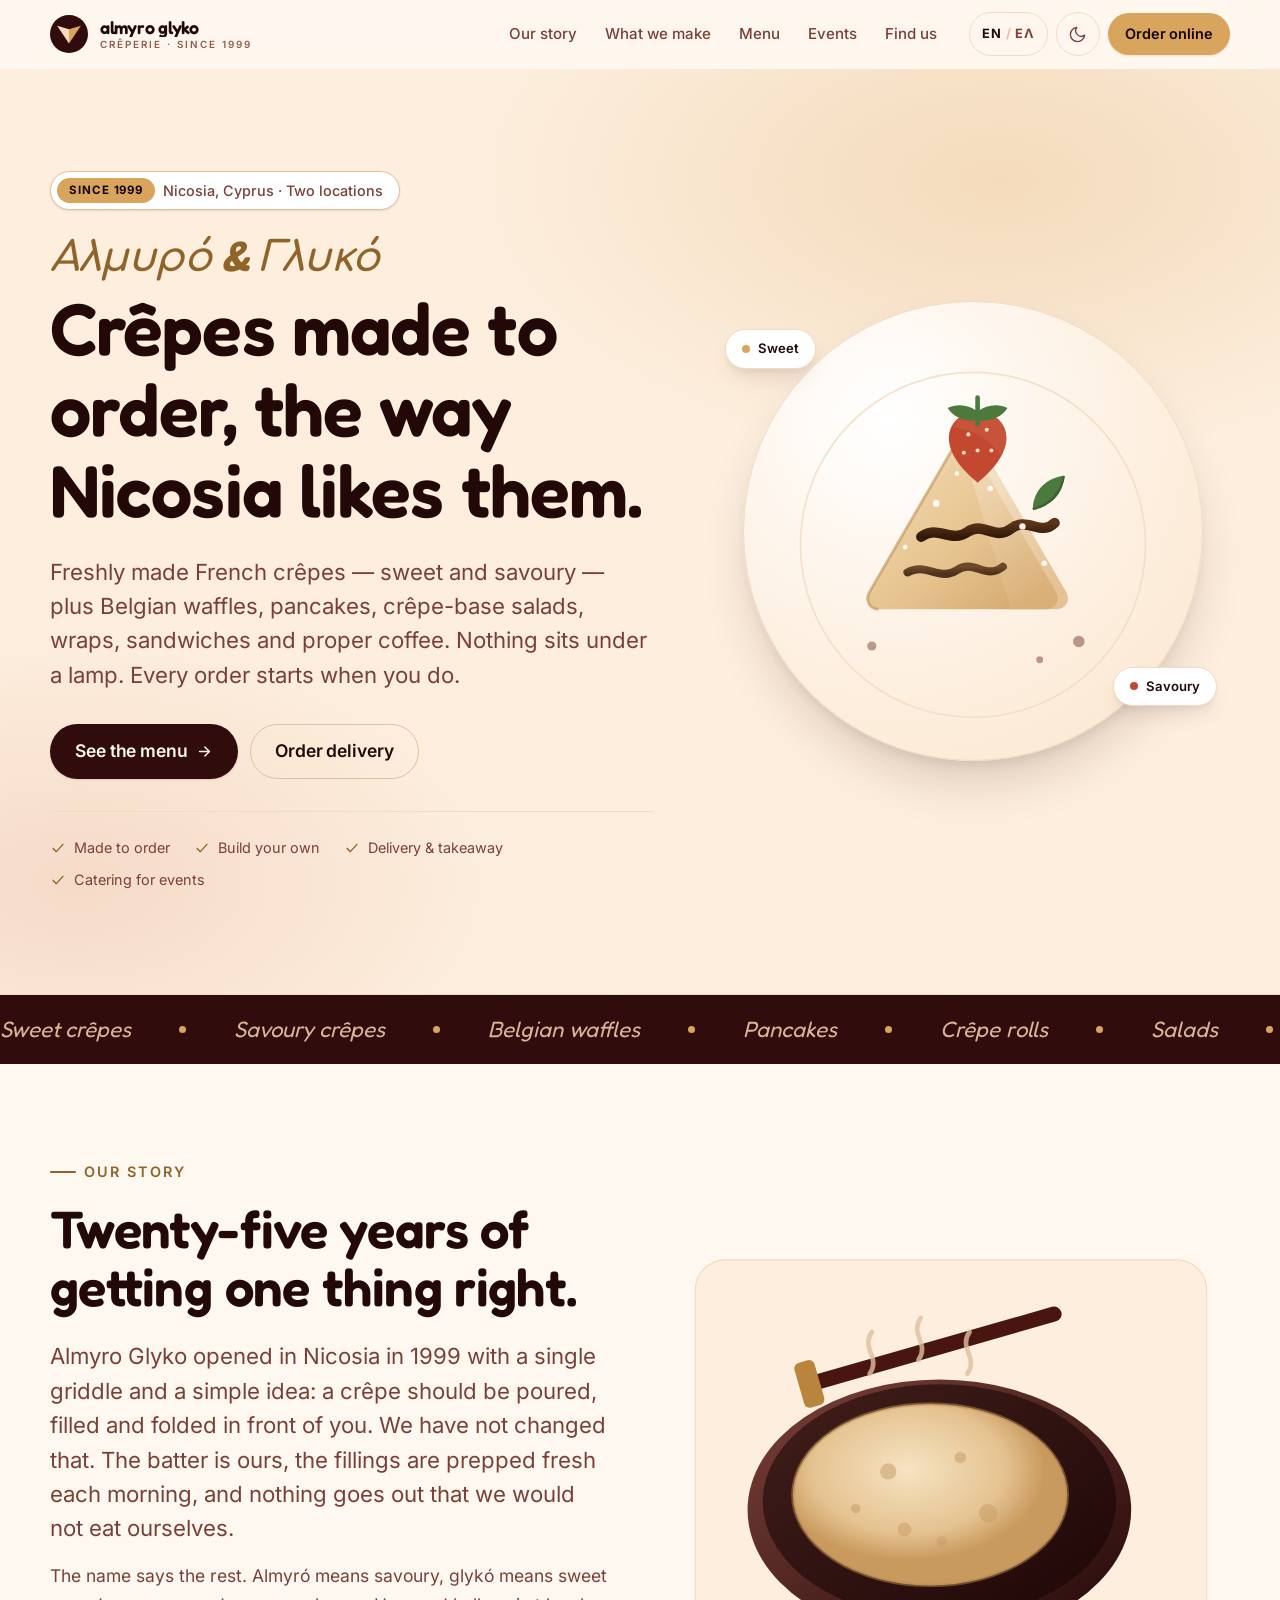
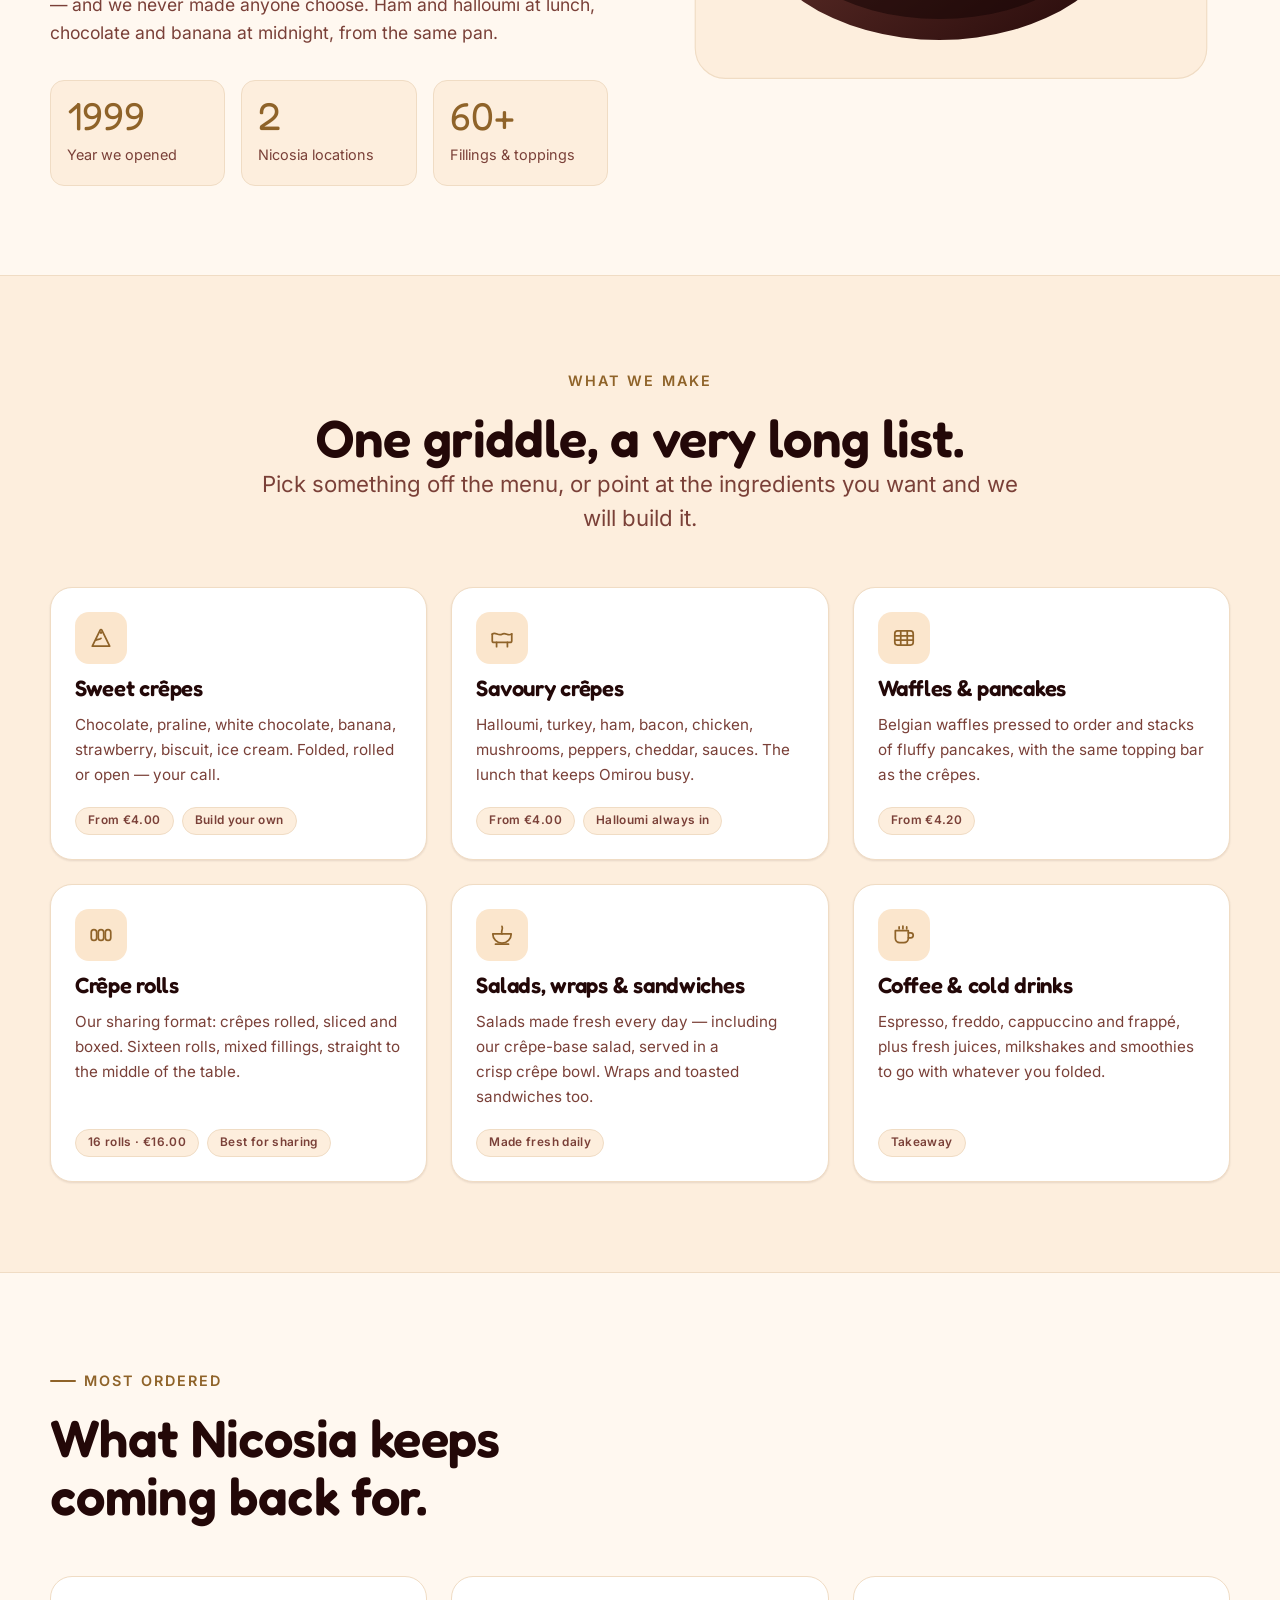
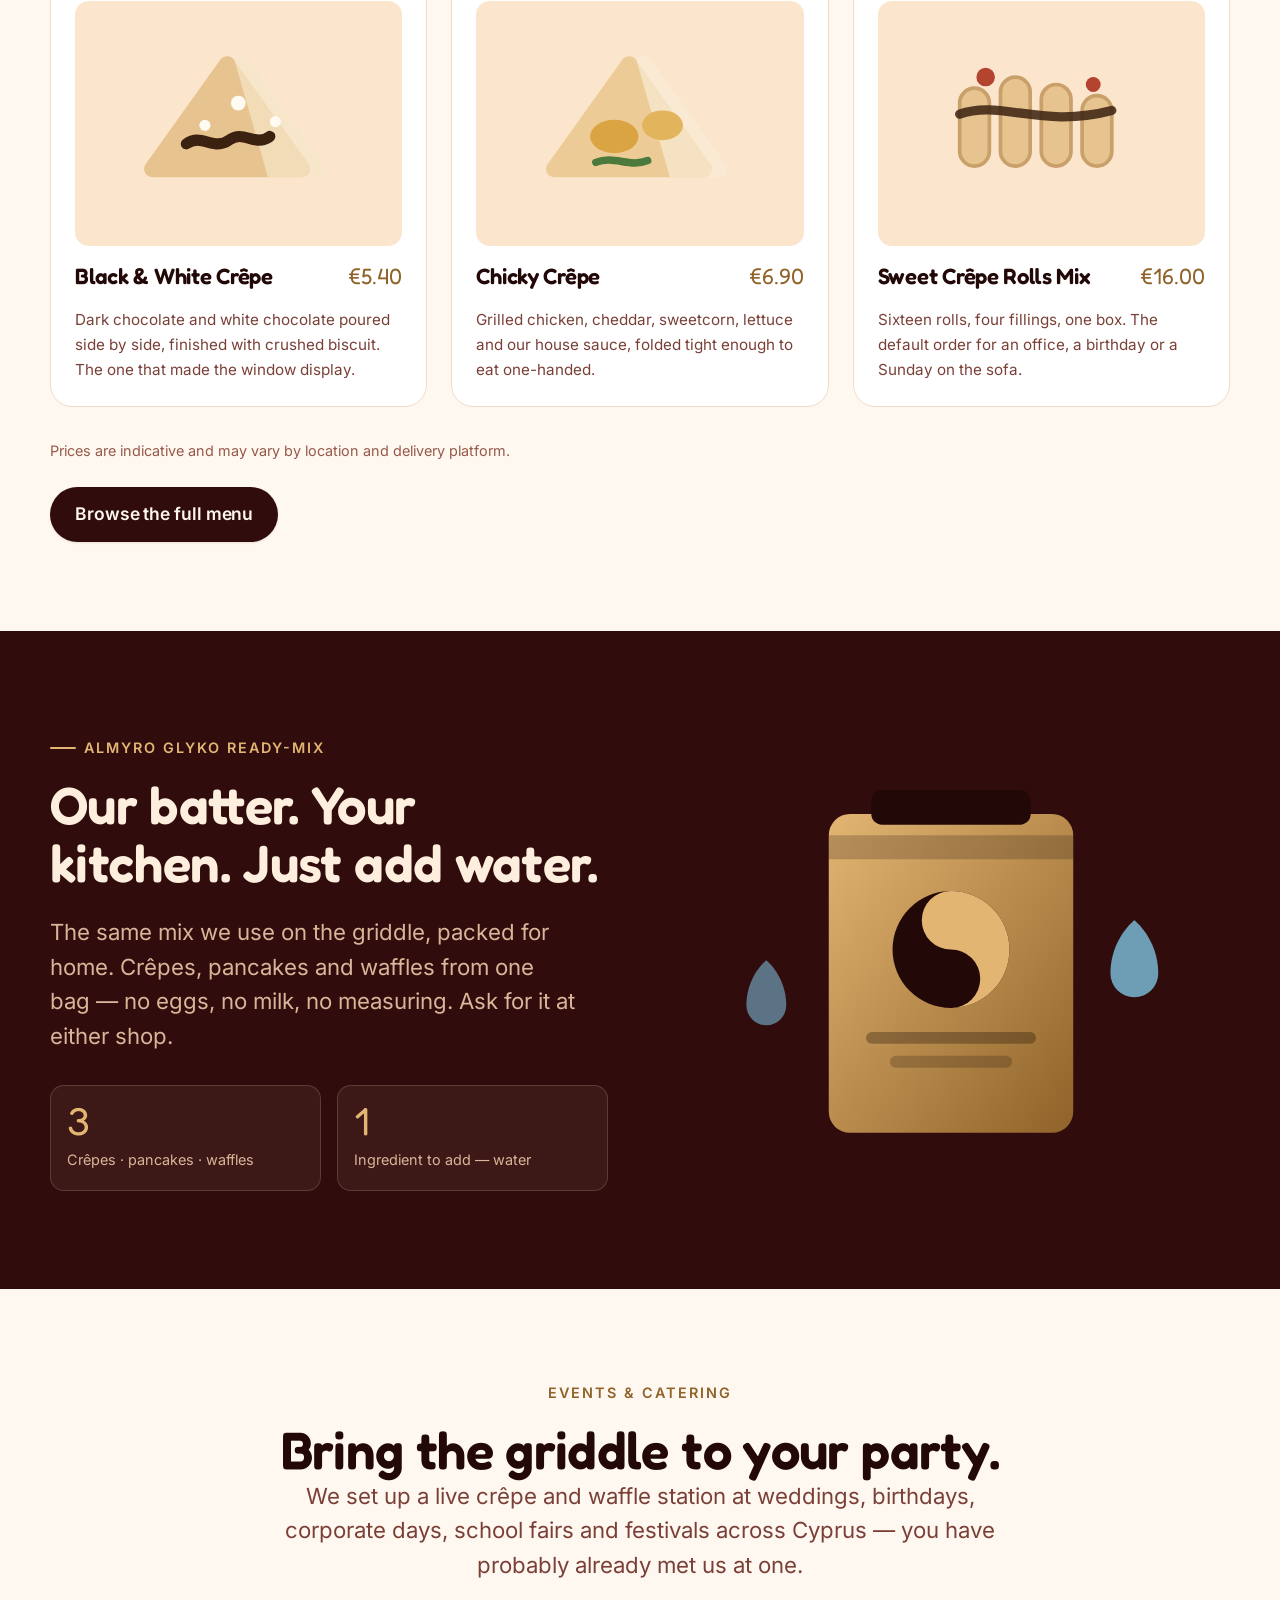
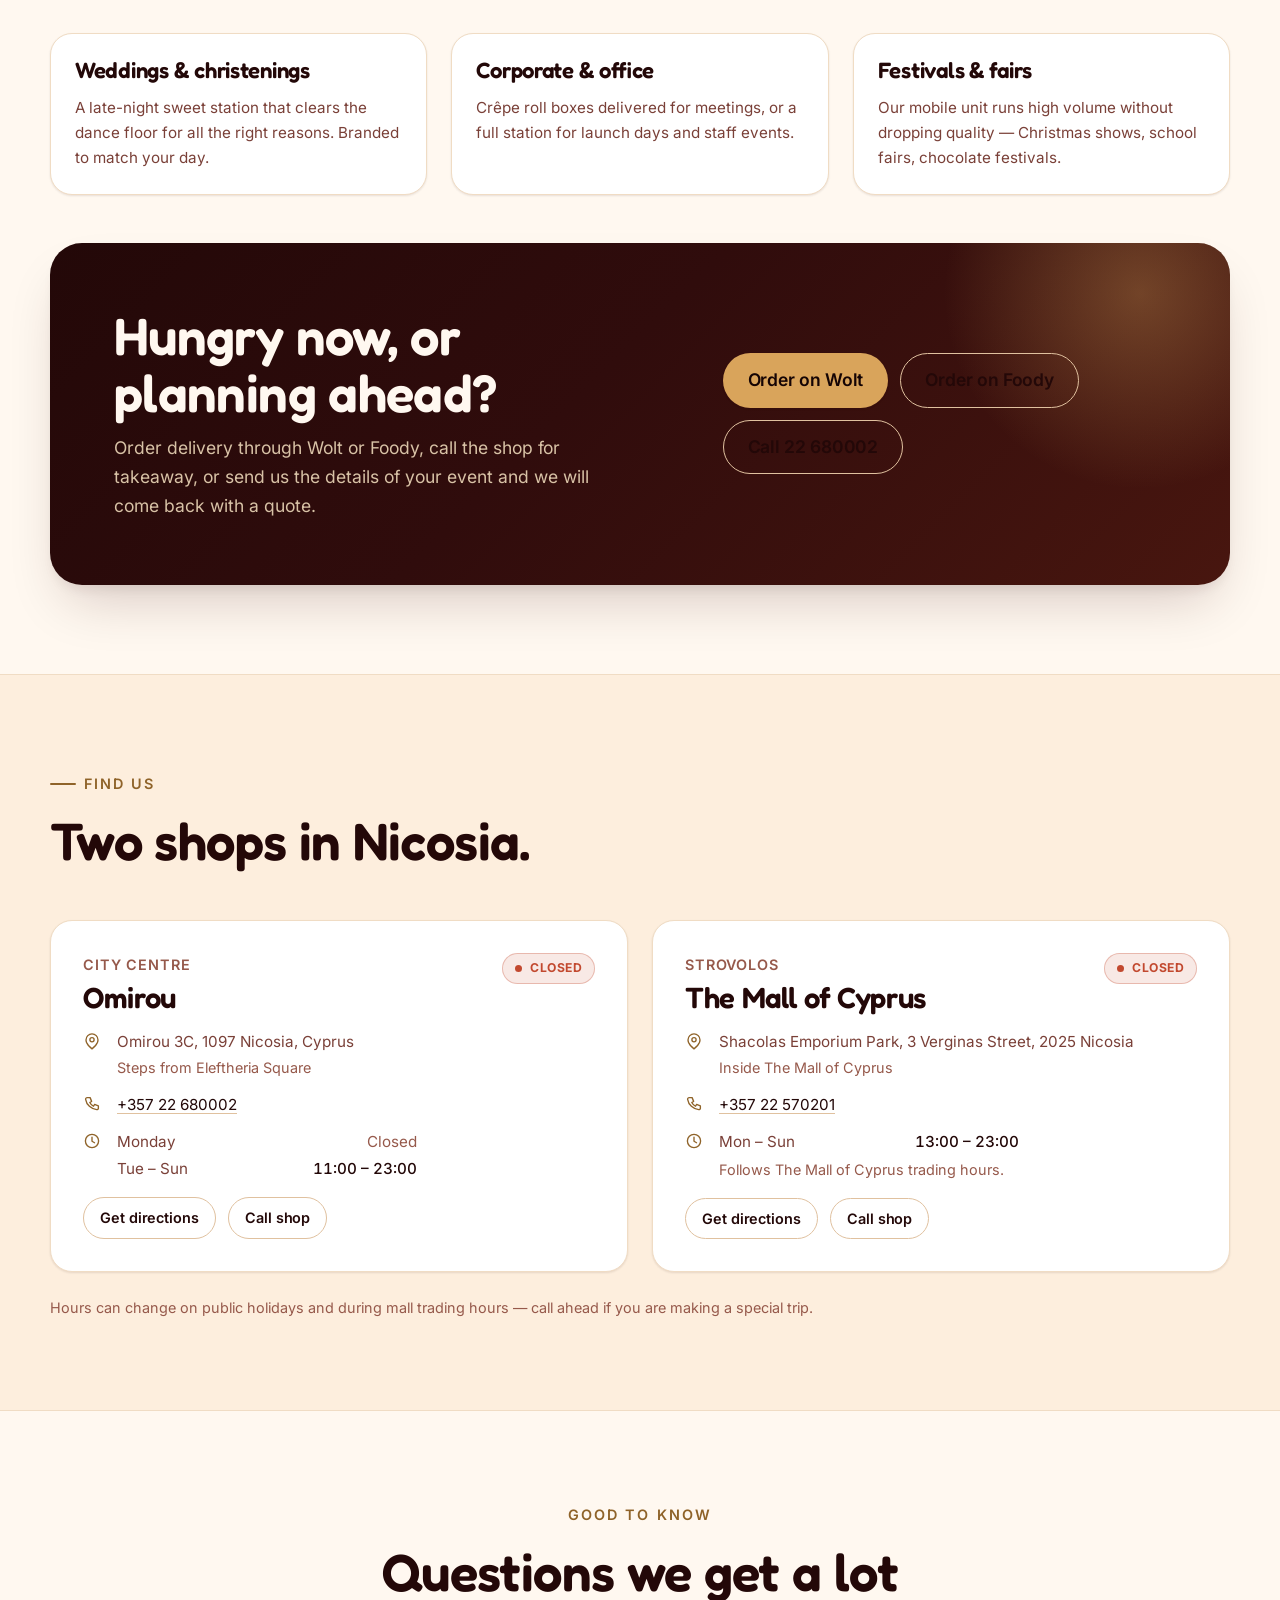
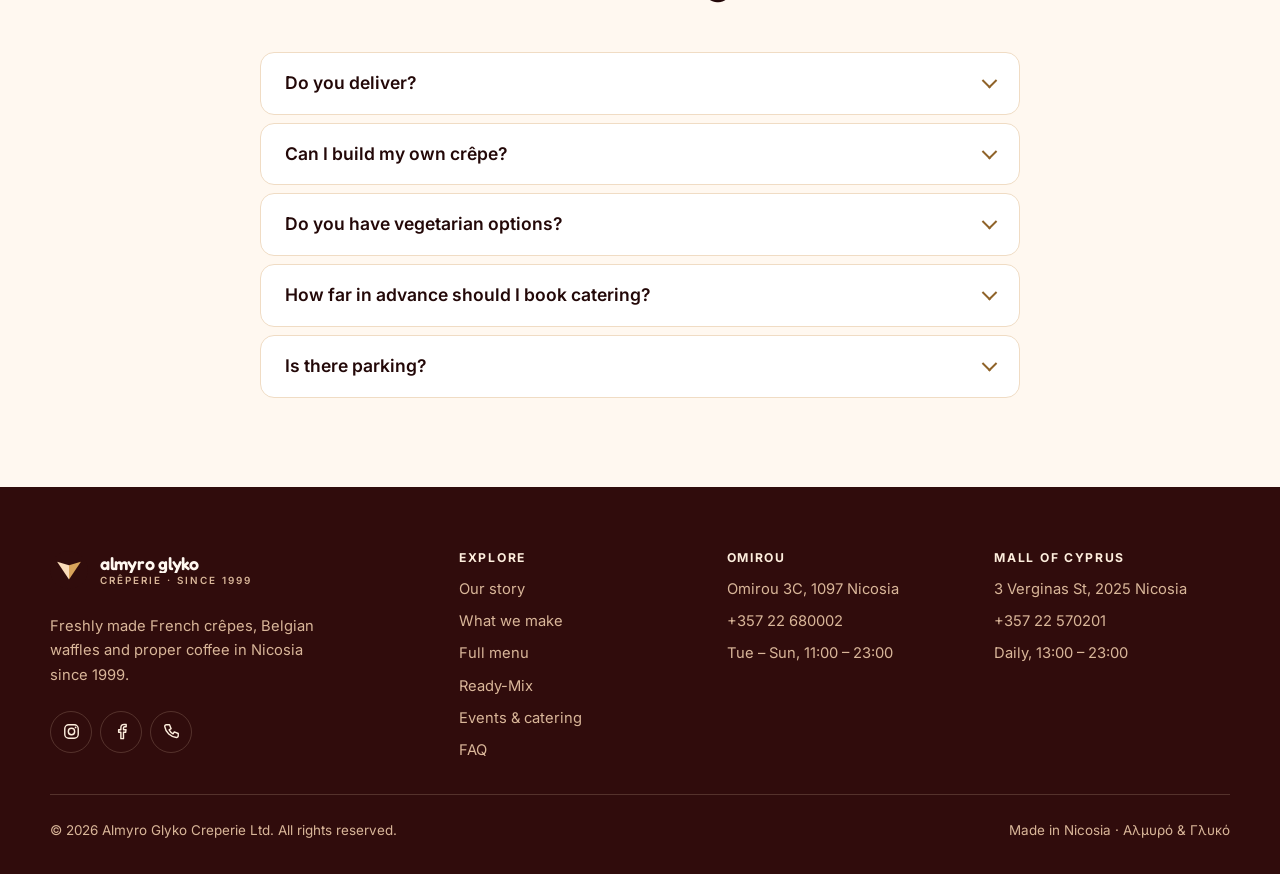
==== commit 8e55490c: "Rebrand to the real Almyro Glyko logo palette and mark Replaces the placeholder chocolate/cream them" ====
--- a/index.html
+++ b/index.html
@@ -5,8 +5,8 @@
 <meta name="viewport" content="width=device-width, initial-scale=1">
 <title>Almyro Glyko — Crêperie in Nicosia | Sweet &amp; Savoury Crêpes Since 1999</title>
 <meta name="description" content="Almyro Glyko is a Nicosia crêperie serving freshly made French sweet and savoury crêpes, Belgian waffles, pancakes, crêpe-base salads, wraps and coffee since 1999. Two locations: Omirou Street and The Mall of Cyprus.">
-<meta name="theme-color" content="#3e2415" media="(prefers-color-scheme: light)">
-<meta name="theme-color" content="#1c1009" media="(prefers-color-scheme: dark)">
+<meta name="theme-color" content="#300c0c" media="(prefers-color-scheme: light)">
+<meta name="theme-color" content="#150404" media="(prefers-color-scheme: dark)">
 <link rel="canonical" href="https://www.almyroglyko.com/">
 <link rel="alternate" hreflang="en" href="https://www.almyroglyko.com/">
 <link rel="alternate" hreflang="el" href="https://www.almyroglyko.com/">
@@ -20,7 +20,7 @@
 <meta property="og:description" content="Freshly made French sweet &amp; savoury crêpes, Belgian waffles, pancakes, salads, wraps and coffee. Two locations in Nicosia.">
 <meta property="og:url" content="https://www.almyroglyko.com/">
 <meta property="og:image" content="https://www.almyroglyko.com/assets/img/og.jpg">
-<meta property="og:image:alt" content="The Almyro Glyko crêperie logo — a chocolate and cream split circle.">
+<meta property="og:image:alt" content="The Almyro Glyko crêperie logo — a cream and gold heart on a deep oxblood circle.">
 <meta name="twitter:card" content="summary_large_image">
 <meta name="twitter:title" content="Almyro Glyko — Crêperie in Nicosia Since 1999">
 <meta name="twitter:description" content="Freshly made French sweet &amp; savoury crêpes, Belgian waffles, pancakes, salads, wraps and coffee.">
@@ -30,9 +30,9 @@
 <link rel="apple-touch-icon" href="/favicon.svg">
 <link rel="manifest" href="/site.webmanifest">
 
-<link rel="preconnect" href="https://fonts.googleapis.com">
-<link rel="preconnect" href="https://fonts.gstatic.com" crossorigin>
-<link rel="stylesheet" href="https://fonts.googleapis.com/css2?family=Fraunces:ital,opsz,wght@0,9..144,400..700;1,9..144,400..600&family=Inter:wght@400;500;600;700&display=swap">
+<link rel="preload" href="/assets/fonts/fredoka-latin-X7n64b87HvSqjb_WIi2yDCRwoQ_k7367_DWu89U.woff2" as="font" type="font/woff2" crossorigin>
+<link rel="preload" href="/assets/fonts/inter-latin-UcC73FwrK3iLTeHuS_nVMrMxCp50SjIa1ZL7.woff2" as="font" type="font/woff2" crossorigin>
+<link rel="stylesheet" href="/assets/css/fonts.css">
 <link rel="stylesheet" href="/assets/css/styles.css">
 
 <script>
@@ -133,10 +133,9 @@
   <div class="wrap header__inner">
     <a class="brand" href="/" aria-label="Almyro Glyko — home">
       <svg class="brand__mark" viewBox="0 0 64 64" role="img" aria-hidden="true" focusable="false">
-        <circle cx="32" cy="32" r="31" fill="var(--choc-700)"/>
-        <path d="M32 1a31 31 0 0 1 0 62 15.5 15.5 0 0 0 0-31 15.5 15.5 0 0 1 0-31Z" fill="var(--caramel-500)"/>
-        <circle cx="32" cy="16.5" r="4.2" fill="var(--caramel-500)"/>
-        <circle cx="32" cy="47.5" r="4.2" fill="var(--choc-700)"/>
+        <circle cx="32" cy="32" r="32" fill="#300c0c"/>
+        <path d="M12 18 32 24 32 48Z" fill="#fadcba"/>
+        <path d="M32 24 52 18 32 48Z" fill="#d9a45b"/>
       </svg>
       <span class="brand__text">
         <span class="brand__name">Almyro Glyko</span>
@@ -295,7 +294,7 @@
           <path d="M279 152c-2 15-13 26-27 29" stroke="#3a6130" stroke-width="2" fill="none"/>
 
           <!-- crumbs -->
-          <g fill="var(--choc-500)" opacity=".5">
+          <g fill="var(--maroon-500)" opacity=".5">
             <circle cx="112" cy="300" r="4"/><circle cx="292" cy="296" r="5"/><circle cx="258" cy="312" r="3"/>
           </g>
         </svg>
@@ -357,8 +356,8 @@
         <svg viewBox="0 0 480 420" style="width:100%;height:auto">
           <defs>
             <linearGradient id="panG" x1="0" y1="0" x2="1" y2="1">
-              <stop offset="0%" stop-color="var(--choc-500)"/>
-              <stop offset="100%" stop-color="var(--choc-800)"/>
+              <stop offset="0%" stop-color="var(--maroon-500)"/>
+              <stop offset="100%" stop-color="var(--maroon-800)"/>
             </linearGradient>
             <radialGradient id="batterG" cx="42%" cy="36%">
               <stop offset="0%" stop-color="#f6e3c2"/>
@@ -369,7 +368,7 @@
           <rect x="20" y="30" width="440" height="360" rx="26" fill="var(--bg-sunken)" stroke="var(--line)"/>
           <!-- griddle -->
           <ellipse cx="230" cy="245" rx="165" ry="112" fill="url(#panG)"/>
-          <ellipse cx="230" cy="238" rx="152" ry="101" fill="var(--choc-900)" opacity=".55"/>
+          <ellipse cx="230" cy="238" rx="152" ry="101" fill="var(--maroon-900)" opacity=".55"/>
           <!-- batter -->
           <ellipse cx="222" cy="232" rx="118" ry="78" fill="url(#batterG)"/>
           <ellipse cx="222" cy="232" rx="118" ry="78" fill="none" stroke="#b98b52" stroke-width="3" opacity=".5"/>
@@ -381,8 +380,8 @@
           </g>
           <!-- rateau (spreader) -->
           <g>
-            <rect x="112" y="132" width="230" height="13" rx="6.5" transform="rotate(-16 112 132)" fill="var(--choc-600)"/>
-            <rect x="104" y="120" width="18" height="40" rx="5" transform="rotate(-16 104 120)" fill="var(--caramel-600)"/>
+            <rect x="112" y="132" width="230" height="13" rx="6.5" transform="rotate(-16 112 132)" fill="var(--maroon-600)"/>
+            <rect x="104" y="120" width="18" height="40" rx="5" transform="rotate(-16 104 120)" fill="var(--gold-600)"/>
           </g>
           <!-- steam -->
           <g stroke="var(--line-strong)" stroke-width="4" stroke-linecap="round" fill="none" opacity=".8">
@@ -520,15 +519,15 @@
         <svg viewBox="0 0 420 360" style="width:100%;height:auto">
           <defs>
             <linearGradient id="bagG" x1="0" y1="0" x2="1" y2="1">
-              <stop offset="0%" stop-color="var(--caramel-400)"/>
-              <stop offset="100%" stop-color="var(--caramel-700)"/>
+              <stop offset="0%" stop-color="var(--gold-400)"/>
+              <stop offset="100%" stop-color="var(--gold-700)"/>
             </linearGradient>
           </defs>
           <rect x="118" y="70" width="184" height="240" rx="16" fill="url(#bagG)"/>
           <path d="M118 86h184v18H118z" fill="rgba(28,16,9,.22)"/>
-          <rect x="150" y="52" width="120" height="26" rx="8" fill="var(--choc-800)"/>
-          <circle cx="210" cy="172" r="44" fill="var(--choc-800)"/>
-          <path d="M210 128a44 44 0 0 1 0 88 22 22 0 0 0 0-44 22 22 0 0 1 0-44Z" fill="var(--caramel-400)"/>
+          <rect x="150" y="52" width="120" height="26" rx="8" fill="var(--maroon-800)"/>
+          <circle cx="210" cy="172" r="44" fill="var(--maroon-800)"/>
+          <path d="M210 128a44 44 0 0 1 0 88 22 22 0 0 0 0-44 22 22 0 0 1 0-44Z" fill="var(--gold-400)"/>
           <rect x="146" y="234" width="128" height="9" rx="4.5" fill="rgba(28,16,9,.32)"/>
           <rect x="164" y="252" width="92" height="9" rx="4.5" fill="rgba(28,16,9,.22)"/>
           <path d="M330 190c0-26 18-40 18-40s18 14 18 40a18 18 0 0 1-36 0Z" fill="#79b7d4" opacity=".85"/>
@@ -718,10 +717,9 @@
       <div>
         <a class="brand" href="/" aria-label="Almyro Glyko — home">
           <svg class="brand__mark" viewBox="0 0 64 64" role="img" aria-hidden="true" focusable="false">
-            <circle cx="32" cy="32" r="31" fill="var(--cream-100)"/>
-            <path d="M32 1a31 31 0 0 1 0 62 15.5 15.5 0 0 0 0-31 15.5 15.5 0 0 1 0-31Z" fill="var(--caramel-500)"/>
-            <circle cx="32" cy="16.5" r="4.2" fill="var(--caramel-500)"/>
-            <circle cx="32" cy="47.5" r="4.2" fill="var(--cream-100)"/>
+            <circle cx="32" cy="32" r="32" fill="#300c0c"/>
+            <path d="M12 18 32 24 32 48Z" fill="#fadcba"/>
+            <path d="M32 24 52 18 32 48Z" fill="#d9a45b"/>
           </svg>
           <span class="brand__text">
             <span class="brand__name">Almyro Glyko</span>
--- a/assets/css/fonts.css
+++ b/assets/css/fonts.css
@@ -0,0 +1,61 @@
+/* ==========================================================================
+   Self-hosted brand fonts — no third-party request at runtime.
+   Fredoka matches the logo wordmark; Comfortaa carries Greek display
+   glyphs (Fredoka has none); Inter is the body face.
+   ========================================================================== */
+
+@font-face {
+  font-family: 'Fredoka';
+  font-style: normal;
+  font-weight: 400 700;
+  font-stretch: 100%;
+  font-display: swap;
+  src: url(/assets/fonts/fredoka-latin-ext-X7n64b87HvSqjb_WIi2yDCRwoQ_k7367_DWg89XyHw.woff2) format('woff2');
+  unicode-range: U+0100-02BA, U+02BD-02C5, U+02C7-02CC, U+02CE-02D7, U+02DD-02FF, U+0304, U+0308, U+0329, U+1D00-1DBF, U+1E00-1E9F, U+1EF2-1EFF, U+2020, U+20A0-20AB, U+20AD-20C0, U+2113, U+2C60-2C7F, U+A720-A7FF;
+}
+
+@font-face {
+  font-family: 'Fredoka';
+  font-style: normal;
+  font-weight: 400 700;
+  font-stretch: 100%;
+  font-display: swap;
+  src: url(/assets/fonts/fredoka-latin-X7n64b87HvSqjb_WIi2yDCRwoQ_k7367_DWu89U.woff2) format('woff2');
+  unicode-range: U+0000-00FF, U+0131, U+0152-0153, U+02BB-02BC, U+02C6, U+02DA, U+02DC, U+0304, U+0308, U+0329, U+2000-206F, U+20AC, U+2122, U+2191, U+2193, U+2212, U+2215, U+FEFF, U+FFFD;
+}
+
+@font-face {
+  font-family: 'Comfortaa';
+  font-style: normal;
+  font-weight: 400 700;
+  font-display: swap;
+  src: url(/assets/fonts/comfortaa-greek-1PtCg8LJRfWJmhDAuUsSQamb1W0lwk4S4WjMXL830efAesmwYSFoxBEM_I2udQ.woff2) format('woff2');
+  unicode-range: U+0370-0377, U+037A-037F, U+0384-038A, U+038C, U+038E-03A1, U+03A3-03FF;
+}
+
+@font-face {
+  font-family: 'Inter';
+  font-style: normal;
+  font-weight: 100 900;
+  font-display: swap;
+  src: url(/assets/fonts/inter-greek-UcC73FwrK3iLTeHuS_nVMrMxCp50SjIa1pL7SUc.woff2) format('woff2');
+  unicode-range: U+0370-0377, U+037A-037F, U+0384-038A, U+038C, U+038E-03A1, U+03A3-03FF;
+}
+
+@font-face {
+  font-family: 'Inter';
+  font-style: normal;
+  font-weight: 100 900;
+  font-display: swap;
+  src: url(/assets/fonts/inter-latin-ext-UcC73FwrK3iLTeHuS_nVMrMxCp50SjIa25L7SUc.woff2) format('woff2');
+  unicode-range: U+0100-02BA, U+02BD-02C5, U+02C7-02CC, U+02CE-02D7, U+02DD-02FF, U+0304, U+0308, U+0329, U+1D00-1DBF, U+1E00-1E9F, U+1EF2-1EFF, U+2020, U+20A0-20AB, U+20AD-20C0, U+2113, U+2C60-2C7F, U+A720-A7FF;
+}
+
+@font-face {
+  font-family: 'Inter';
+  font-style: normal;
+  font-weight: 100 900;
+  font-display: swap;
+  src: url(/assets/fonts/inter-latin-UcC73FwrK3iLTeHuS_nVMrMxCp50SjIa1ZL7.woff2) format('woff2');
+  unicode-range: U+0000-00FF, U+0131, U+0152-0153, U+02BB-02BC, U+02C6, U+02DA, U+02DC, U+0304, U+0308, U+0329, U+2000-206F, U+20AC, U+2122, U+2191, U+2193, U+2212, U+2215, U+FEFF, U+FFFD;
+}
--- a/assets/css/styles.css
+++ b/assets/css/styles.css
@@ -1,6 +1,7 @@
 /* ==========================================================================
    Almyro Glyko — design system
-   Palette derives from the brand mark: dark chocolate, cream, caramel.
+   Palette sampled from the brand mark: deep oxblood ground, peachy cream
+   wordmark, caramel gold on the right half of the heart.
    Change the four --brand-* primitives below to re-theme the entire site.
    ========================================================================== */
 
@@ -9,69 +10,80 @@
    -------------------------------------------------------------------------- */
 
 :root {
-  /* ---- Primitive palette (the only place raw colour lives) ---- */
-  --brand-choc: #3e2415;
-  --brand-cream: #f7eee1;
-  --brand-caramel: #d99c4a;
-  --brand-berry: #b4432f;
-
-  --choc-900: #1c1009;
-  --choc-800: #2a180e;
-  --choc-700: #3e2415;
-  --choc-600: #543120;
-  --choc-500: #75492c;
-  --choc-400: #9a6a45;
-  --choc-300: #bd9271;
-
-  --cream-50: #fdfaf5;
-  --cream-100: #f7eee1;
-  --cream-200: #efe1cb;
-  --cream-300: #e2ceb1;
-
-  --caramel-300: #ecc590;
-  --caramel-400: #e0ad68;
-  --caramel-500: #d99c4a;
-  --caramel-600: #b87c2e;
-  --caramel-700: #8f5e1f;
-
-  --berry-500: #b4432f;
-  --berry-600: #95341f;
+  /* ---- Primitive palette (the only place raw colour lives) ----
+     Sampled straight off the logo: the circle ground, the wordmark,
+     and the gold half of the heart. */
+  --brand-maroon: #300c0c;
+  --brand-cream: #fadcba;
+  --brand-gold: #d9a45b;
+  --brand-berry: #c2492f;
+
+  --maroon-900: #150404;
+  --maroon-800: #230808;
+  --maroon-700: #300c0c;
+  --maroon-600: #48160f;
+  --maroon-500: #7a4038;
+  --maroon-400: #96594b;
+  --maroon-300: #b87f6f;
+
+  --cream-50: #fff8f0;
+  --cream-100: #fdeedd;
+  --cream-200: #fadcba;
+  --cream-300: #f0c79c;
+
+  --gold-300: #f0c288;
+  --gold-400: #e3b573;
+  --gold-500: #d9a45b;
+  --gold-600: #b9853e;
+  --gold-700: #8f6329;
+
+  --berry-500: #c2492f;
+  --berry-600: #9d3520;
 
   /* ---- Semantic tokens: light (default) ---- */
   --bg: var(--cream-50);
   --bg-sunken: var(--cream-100);
   --bg-raised: #ffffff;
-  --bg-inverse: var(--choc-800);
-  --bg-accent-soft: #f6e6cf;
-
-  --text: var(--choc-800);
-  --text-muted: var(--choc-500);
-  --text-subtle: var(--choc-400);
+  --bg-inverse: var(--maroon-700);
+  --bg-accent-soft: #fbe6cd;
+
+  --text: var(--maroon-800);
+  --text-muted: var(--maroon-500);
+  --text-subtle: var(--maroon-400);
   --text-on-inverse: var(--cream-100);
-  --text-on-inverse-muted: #cdb69c;
-
-  --accent: var(--caramel-700);
-  --accent-hover: var(--caramel-600);
-  --accent-decor: var(--caramel-500);
+  --text-on-inverse-muted: #d9b699;
+
+  --accent: var(--gold-700);
+  --accent-hover: var(--gold-600);
+  --accent-decor: var(--gold-500);
   --accent-contrast: #ffffff;
 
-  --line: #e6d6bf;
-  --line-strong: #d3bd9e;
-  --line-inverse: rgba(247, 238, 225, 0.16);
-
-  --focus: var(--choc-700);
-  --focus-inverse: var(--caramel-300);
-
-  --shadow-sm: 0 1px 2px rgba(42, 24, 14, 0.06),
-    0 1px 3px rgba(42, 24, 14, 0.05);
-  --shadow-md: 0 4px 6px -2px rgba(42, 24, 14, 0.06),
-    0 12px 24px -8px rgba(42, 24, 14, 0.14);
-  --shadow-lg: 0 8px 12px -4px rgba(42, 24, 14, 0.08),
-    0 28px 56px -16px rgba(42, 24, 14, 0.22);
-
-  /* ---- Type ---- */
-  --font-display: "Fraunces", "Iowan Old Style", "Palatino Linotype", Palatino,
-    Georgia, "Times New Roman", serif;
+  /* The primary button is a dark pill on cream; in dark mode that would
+     vanish into the oxblood ground, so it flips to a cream pill. */
+  --btn-primary-bg: var(--maroon-700);
+  --btn-primary-bg-hover: var(--maroon-600);
+  --btn-primary-fg: var(--cream-50);
+
+  --line: #f0dcc4;
+  --line-strong: #e0c19f;
+  --line-inverse: rgba(250, 220, 186, 0.18);
+
+  --focus: var(--maroon-700);
+  --focus-inverse: var(--gold-300);
+
+  --shadow-sm: 0 1px 2px rgba(48, 12, 12, 0.06),
+    0 1px 3px rgba(48, 12, 12, 0.05);
+  --shadow-md: 0 4px 6px -2px rgba(48, 12, 12, 0.06),
+    0 12px 24px -8px rgba(48, 12, 12, 0.14);
+  --shadow-lg: 0 8px 12px -4px rgba(48, 12, 12, 0.08),
+    0 28px 56px -16px rgba(48, 12, 12, 0.2);
+
+  /* ---- Type ----
+     Fredoka is the closest free match to the logo's rounded geometric
+     wordmark; it has no Greek, so Comfortaa (same family of shapes)
+     picks up Greek glyphs behind it. */
+  --font-display: "Fredoka", "Comfortaa", "Trebuchet MS", ui-rounded,
+    "Segoe UI", system-ui, sans-serif;
   --font-sans: "Inter", ui-sans-serif, system-ui, -apple-system,
     "Segoe UI", Roboto, "Helvetica Neue", Arial, sans-serif;
 
@@ -113,28 +125,32 @@
 /* ---- Semantic tokens: dark ---- */
 @media (prefers-color-scheme: dark) {
   :root:not([data-theme="light"]) {
-    --bg: var(--choc-900);
-    --bg-sunken: #150c06;
-    --bg-raised: #26160d;
-    --bg-inverse: #100904;
-    --bg-accent-soft: #33200f;
+    --bg: var(--maroon-900);
+    --bg-sunken: #0e0202;
+    --bg-raised: #250b0a;
+    --bg-inverse: #0b0202;
+    --bg-accent-soft: #3a1410;
 
     --text: var(--cream-100);
-    --text-muted: #c6ab8c;
-    --text-subtle: #a48a6d;
+    --text-muted: #d3ae94;
+    --text-subtle: #b08a74;
     --text-on-inverse: var(--cream-100);
-    --text-on-inverse-muted: #b49a7d;
-
-    --accent: var(--caramel-400);
-    --accent-hover: var(--caramel-300);
-    --accent-decor: var(--caramel-500);
-    --accent-contrast: var(--choc-900);
-
-    --line: rgba(247, 238, 225, 0.13);
-    --line-strong: rgba(247, 238, 225, 0.26);
-    --line-inverse: rgba(247, 238, 225, 0.14);
-
-    --focus: var(--caramel-300);
+    --text-on-inverse-muted: #c49c80;
+
+    --accent: var(--gold-400);
+    --accent-hover: var(--gold-300);
+    --accent-decor: var(--gold-500);
+    --accent-contrast: var(--maroon-900);
+
+  --btn-primary-bg: var(--cream-200);
+  --btn-primary-bg-hover: var(--cream-100);
+  --btn-primary-fg: var(--maroon-900);
+
+    --line: rgba(250, 220, 186, 0.14);
+    --line-strong: rgba(250, 220, 186, 0.28);
+    --line-inverse: rgba(250, 220, 186, 0.15);
+
+    --focus: var(--gold-300);
 
     --shadow-sm: 0 1px 2px rgba(0, 0, 0, 0.4);
     --shadow-md: 0 12px 24px -8px rgba(0, 0, 0, 0.6);
@@ -143,28 +159,32 @@
 }
 
 :root[data-theme="dark"] {
-  --bg: var(--choc-900);
-  --bg-sunken: #150c06;
-  --bg-raised: #26160d;
-  --bg-inverse: #100904;
-  --bg-accent-soft: #33200f;
+  --bg: var(--maroon-900);
+  --bg-sunken: #0e0202;
+  --bg-raised: #250b0a;
+  --bg-inverse: #0b0202;
+  --bg-accent-soft: #3a1410;
 
   --text: var(--cream-100);
-  --text-muted: #c6ab8c;
-  --text-subtle: #a48a6d;
+  --text-muted: #d3ae94;
+  --text-subtle: #b08a74;
   --text-on-inverse: var(--cream-100);
-  --text-on-inverse-muted: #b49a7d;
-
-  --accent: var(--caramel-400);
-  --accent-hover: var(--caramel-300);
-  --accent-decor: var(--caramel-500);
-  --accent-contrast: var(--choc-900);
-
-  --line: rgba(247, 238, 225, 0.13);
-  --line-strong: rgba(247, 238, 225, 0.26);
-  --line-inverse: rgba(247, 238, 225, 0.14);
-
-  --focus: var(--caramel-300);
+  --text-on-inverse-muted: #c49c80;
+
+  --accent: var(--gold-400);
+  --accent-hover: var(--gold-300);
+  --accent-decor: var(--gold-500);
+  --accent-contrast: var(--maroon-900);
+
+  --btn-primary-bg: var(--cream-200);
+  --btn-primary-bg-hover: var(--cream-100);
+  --btn-primary-fg: var(--maroon-900);
+
+  --line: rgba(250, 220, 186, 0.14);
+  --line-strong: rgba(250, 220, 186, 0.28);
+  --line-inverse: rgba(250, 220, 186, 0.15);
+
+  --focus: var(--gold-300);
 
   --shadow-sm: 0 1px 2px rgba(0, 0, 0, 0.4);
   --shadow-md: 0 12px 24px -8px rgba(0, 0, 0, 0.6);
@@ -216,8 +236,8 @@
 h4 {
   font-family: var(--font-display);
   font-weight: 600;
-  line-height: 1.08;
-  letter-spacing: -0.022em;
+  line-height: 1.1;
+  letter-spacing: -0.012em;
   text-wrap: balance;
   color: var(--text);
 }
@@ -265,8 +285,8 @@
 }
 
 ::selection {
-  background: var(--caramel-500);
-  color: var(--choc-900);
+  background: var(--gold-500);
+  color: var(--maroon-900);
 }
 
 @media (prefers-reduced-motion: reduce) {
@@ -327,7 +347,7 @@
   z-index: 200;
   transform: translateY(-200%);
   padding: var(--sp-3) var(--sp-5);
-  background: var(--choc-800);
+  background: var(--maroon-800);
   color: var(--cream-100);
   border-radius: var(--r-full);
   font-weight: 600;
@@ -365,7 +385,7 @@
 }
 
 .section--inverse .eyebrow {
-  color: var(--caramel-400);
+  color: var(--gold-400);
 }
 
 .lede {
@@ -427,24 +447,24 @@
 }
 
 .btn--primary {
-  background: var(--choc-700);
-  color: var(--cream-50);
+  background: var(--btn-primary-bg);
+  color: var(--btn-primary-fg);
   box-shadow: var(--shadow-sm);
 }
 
 .btn--primary:hover {
-  background: var(--choc-600);
+  background: var(--btn-primary-bg-hover);
   box-shadow: var(--shadow-md);
 }
 
 .btn--accent {
-  background: var(--caramel-500);
-  color: var(--choc-900);
+  background: var(--gold-500);
+  color: var(--maroon-900);
   box-shadow: var(--shadow-sm);
 }
 
 .btn--accent:hover {
-  background: var(--caramel-400);
+  background: var(--gold-400);
   box-shadow: var(--shadow-md);
 }
 
@@ -464,8 +484,8 @@
 }
 
 .section--inverse .btn--ghost:hover {
-  border-color: var(--caramel-400);
-  background: rgba(247, 238, 225, 0.07);
+  border-color: var(--gold-400);
+  background: rgba(250, 220, 186, 0.08);
 }
 
 .btn--sm {
@@ -539,8 +559,9 @@
 
 .brand__name {
   font-family: var(--font-display);
-  font-size: 1.06rem;
+  font-size: 1.12rem;
   font-weight: 600;
+  text-transform: lowercase;
   letter-spacing: -0.015em;
   color: var(--text);
   white-space: nowrap;
@@ -777,7 +798,7 @@
   pointer-events: none;
   background-image: radial-gradient(
       ellipse 60% 45% at 78% 12%,
-      color-mix(in srgb, var(--caramel-500) 26%, transparent),
+      color-mix(in srgb, var(--gold-500) 26%, transparent),
       transparent 68%
     ),
     radial-gradient(
@@ -821,8 +842,8 @@
   align-items: center;
   padding: 3px var(--sp-3);
   border-radius: var(--r-full);
-  background: var(--caramel-500);
-  color: var(--choc-900);
+  background: var(--gold-500);
+  color: var(--maroon-900);
   font-size: 0.72rem;
   font-weight: 700;
   letter-spacing: 0.08em;
@@ -924,7 +945,7 @@
   width: 8px;
   height: 8px;
   border-radius: 50%;
-  background: var(--caramel-500);
+  background: var(--gold-500);
 }
 
 .hero__chip--b i {
@@ -978,7 +999,7 @@
   width: 7px;
   height: 7px;
   border-radius: 50%;
-  background: var(--caramel-500);
+  background: var(--gold-500);
 }
 
 @keyframes marquee {
@@ -1105,7 +1126,7 @@
 }
 
 .section--inverse .stat {
-  background: rgba(247, 238, 225, 0.05);
+  background: rgba(250, 220, 186, 0.06);
   border-color: var(--line-inverse);
 }
 
@@ -1119,7 +1140,7 @@
 }
 
 .section--inverse .stat__num {
-  color: var(--caramel-400);
+  color: var(--gold-400);
 }
 
 .stat__label {
@@ -1233,22 +1254,22 @@
 }
 
 .menu-nav__link.is-active {
-  background: var(--choc-700);
-  border-color: var(--choc-700);
+  background: var(--maroon-700);
+  border-color: var(--maroon-700);
   color: var(--cream-50);
 }
 
 :root[data-theme="dark"] .menu-nav__link.is-active {
-  background: var(--caramel-500);
-  border-color: var(--caramel-500);
-  color: var(--choc-900);
+  background: var(--gold-500);
+  border-color: var(--gold-500);
+  color: var(--maroon-900);
 }
 
 @media (prefers-color-scheme: dark) {
   :root:not([data-theme="light"]) .menu-nav__link.is-active {
-    background: var(--caramel-500);
-    border-color: var(--caramel-500);
-    color: var(--choc-900);
+    background: var(--gold-500);
+    border-color: var(--gold-500);
+    color: var(--maroon-900);
   }
 }
 
@@ -1371,8 +1392,8 @@
   height: 30px;
   margin-bottom: var(--sp-3);
   border-radius: 50%;
-  background: var(--caramel-500);
-  color: var(--choc-900);
+  background: var(--gold-500);
+  color: var(--maroon-900);
   font-size: 0.85rem;
   font-weight: 700;
 }
@@ -1538,9 +1559,9 @@
   border-radius: var(--r-xl);
   background: linear-gradient(
     135deg,
-    var(--choc-800),
-    var(--choc-700) 45%,
-    var(--choc-600)
+    var(--maroon-800),
+    var(--maroon-700) 45%,
+    var(--maroon-600)
   );
   color: var(--cream-100);
   box-shadow: var(--shadow-lg);
@@ -1558,7 +1579,7 @@
   border-radius: 50%;
   background: radial-gradient(
     circle,
-    color-mix(in srgb, var(--caramel-500) 34%, transparent),
+    color-mix(in srgb, var(--gold-500) 34%, transparent),
     transparent 66%
   );
   pointer-events: none;
@@ -1709,7 +1730,7 @@
 }
 
 .footer__list a:hover {
-  color: var(--caramel-400);
+  color: var(--gold-400);
   text-decoration: underline;
 }
 
@@ -1731,9 +1752,9 @@
 }
 
 .socials a:hover {
-  background: var(--caramel-500);
-  border-color: var(--caramel-500);
-  color: var(--choc-900);
+  background: var(--gold-500);
+  border-color: var(--gold-500);
+  color: var(--maroon-900);
 }
 
 .socials a:focus-visible {
@@ -1775,8 +1796,17 @@
   border: 0;
 }
 
-.u-greek {
-  font-family: var(--font-display);
+/* Comfortaa runs lighter than Fredoka at the same weight, so nudge display
+   type up a step while the site is in Greek. */
+:root[data-lang="el"] :is(h1, h2, h3, h4),
+:root[data-lang="el"] .brand__name {
+  font-weight: 700;
+}
+
+.u-greek,
+.section--inverse .u-greek {
+  font-family: "Comfortaa", var(--font-display);
+  letter-spacing: -0.005em;
 }
 
 /* Scoped to .js so the content is never hidden when scripting is
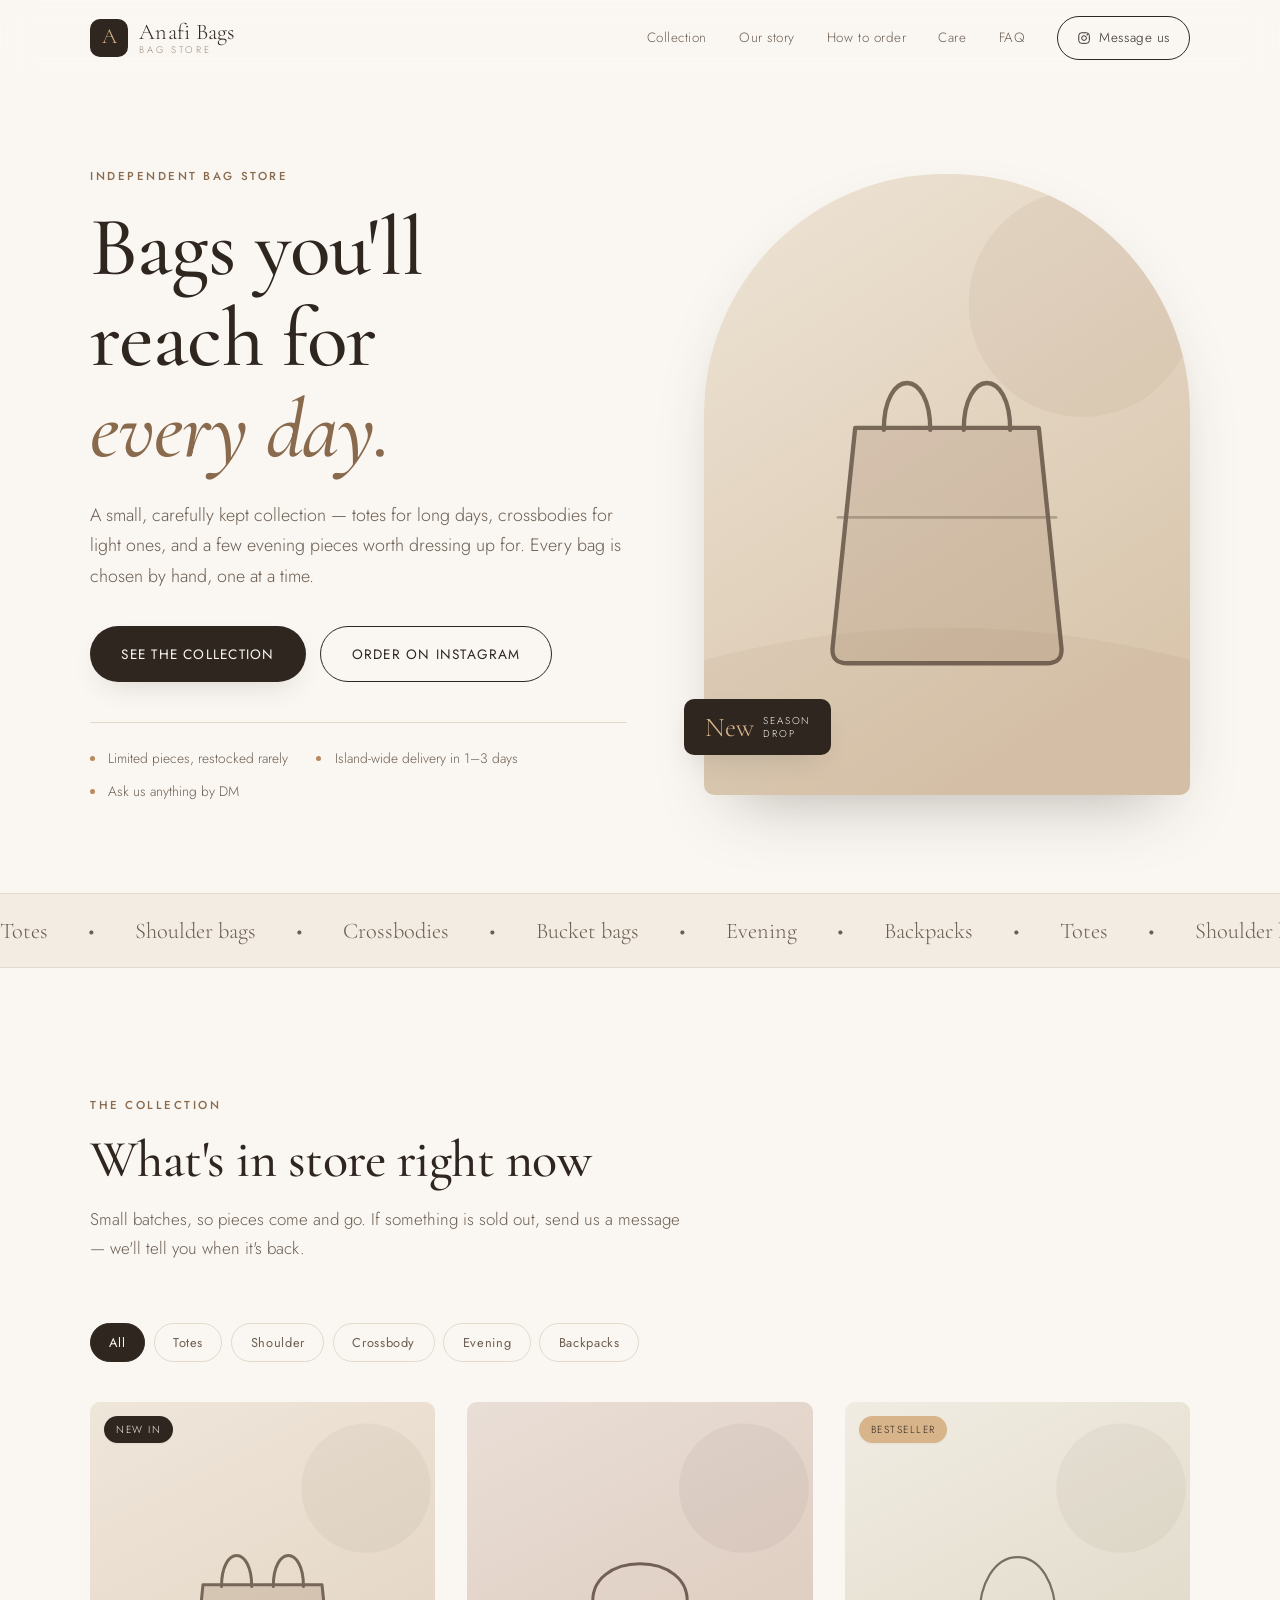
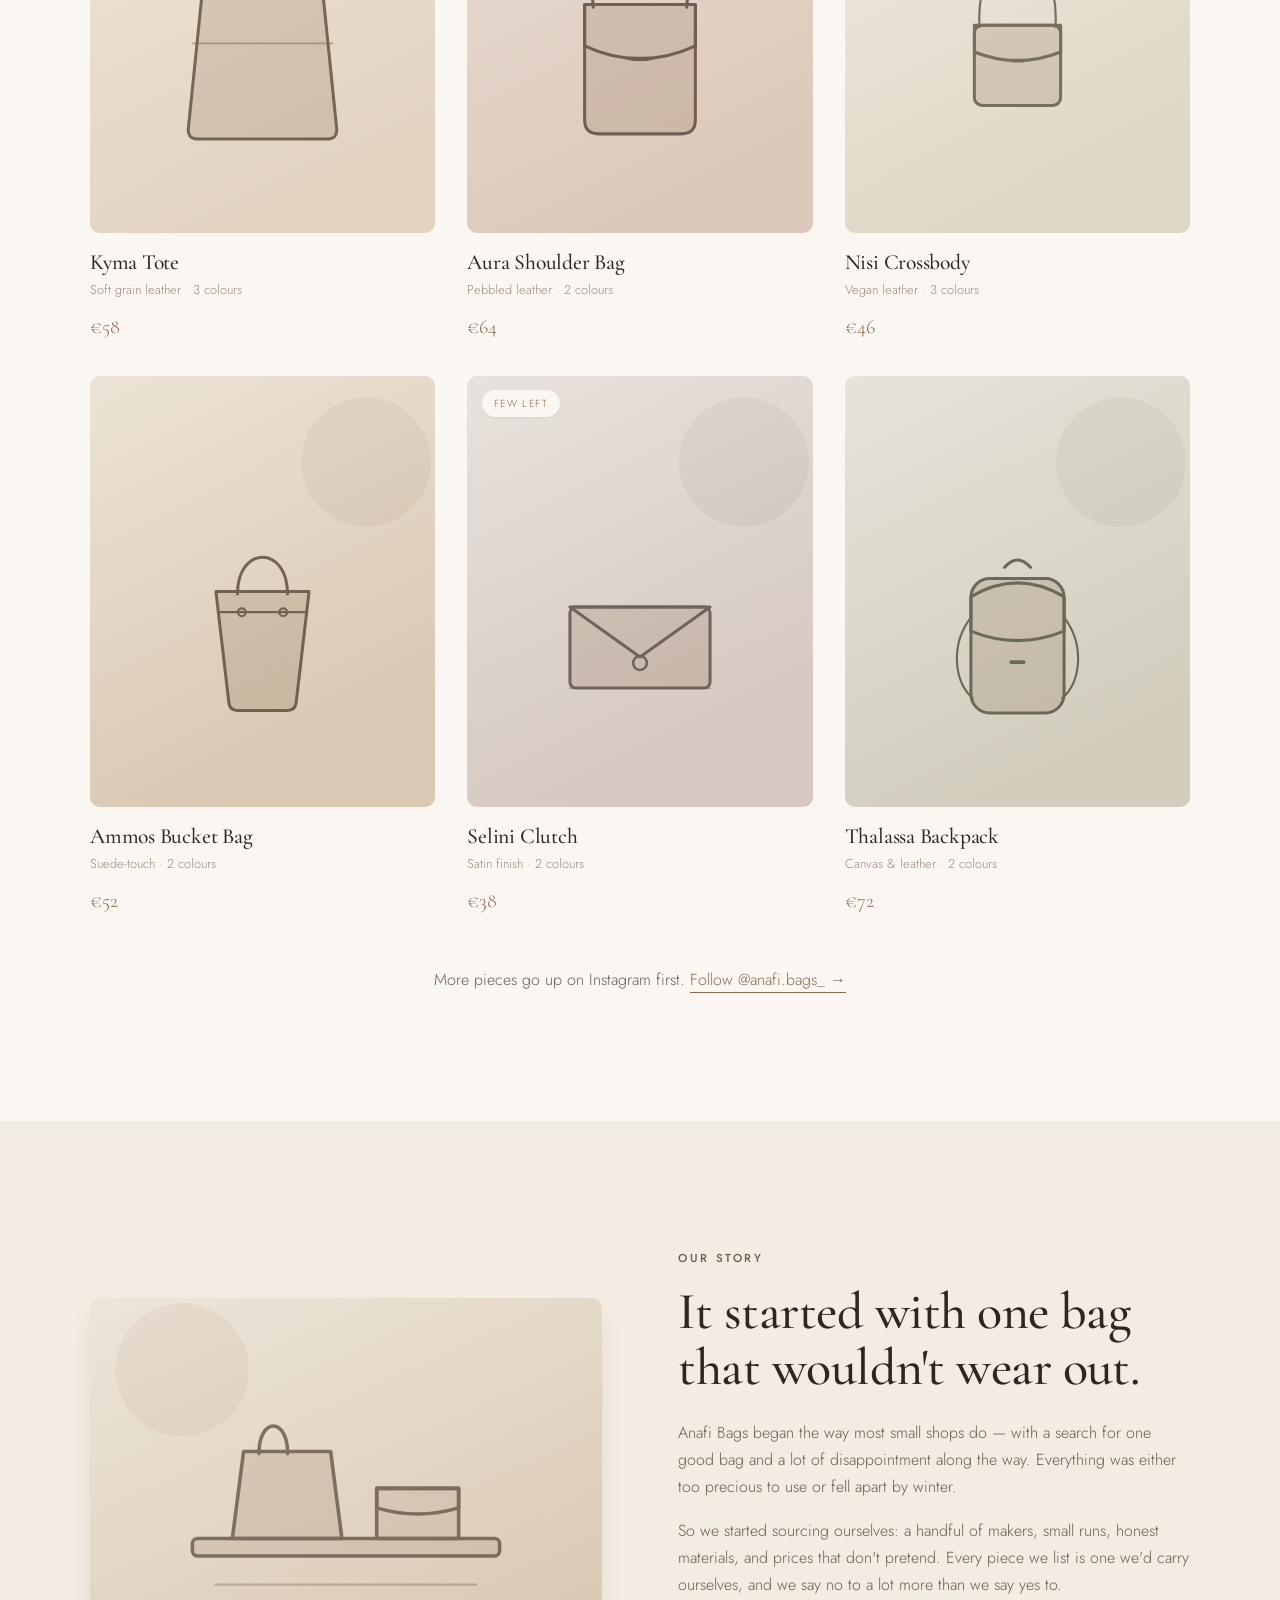
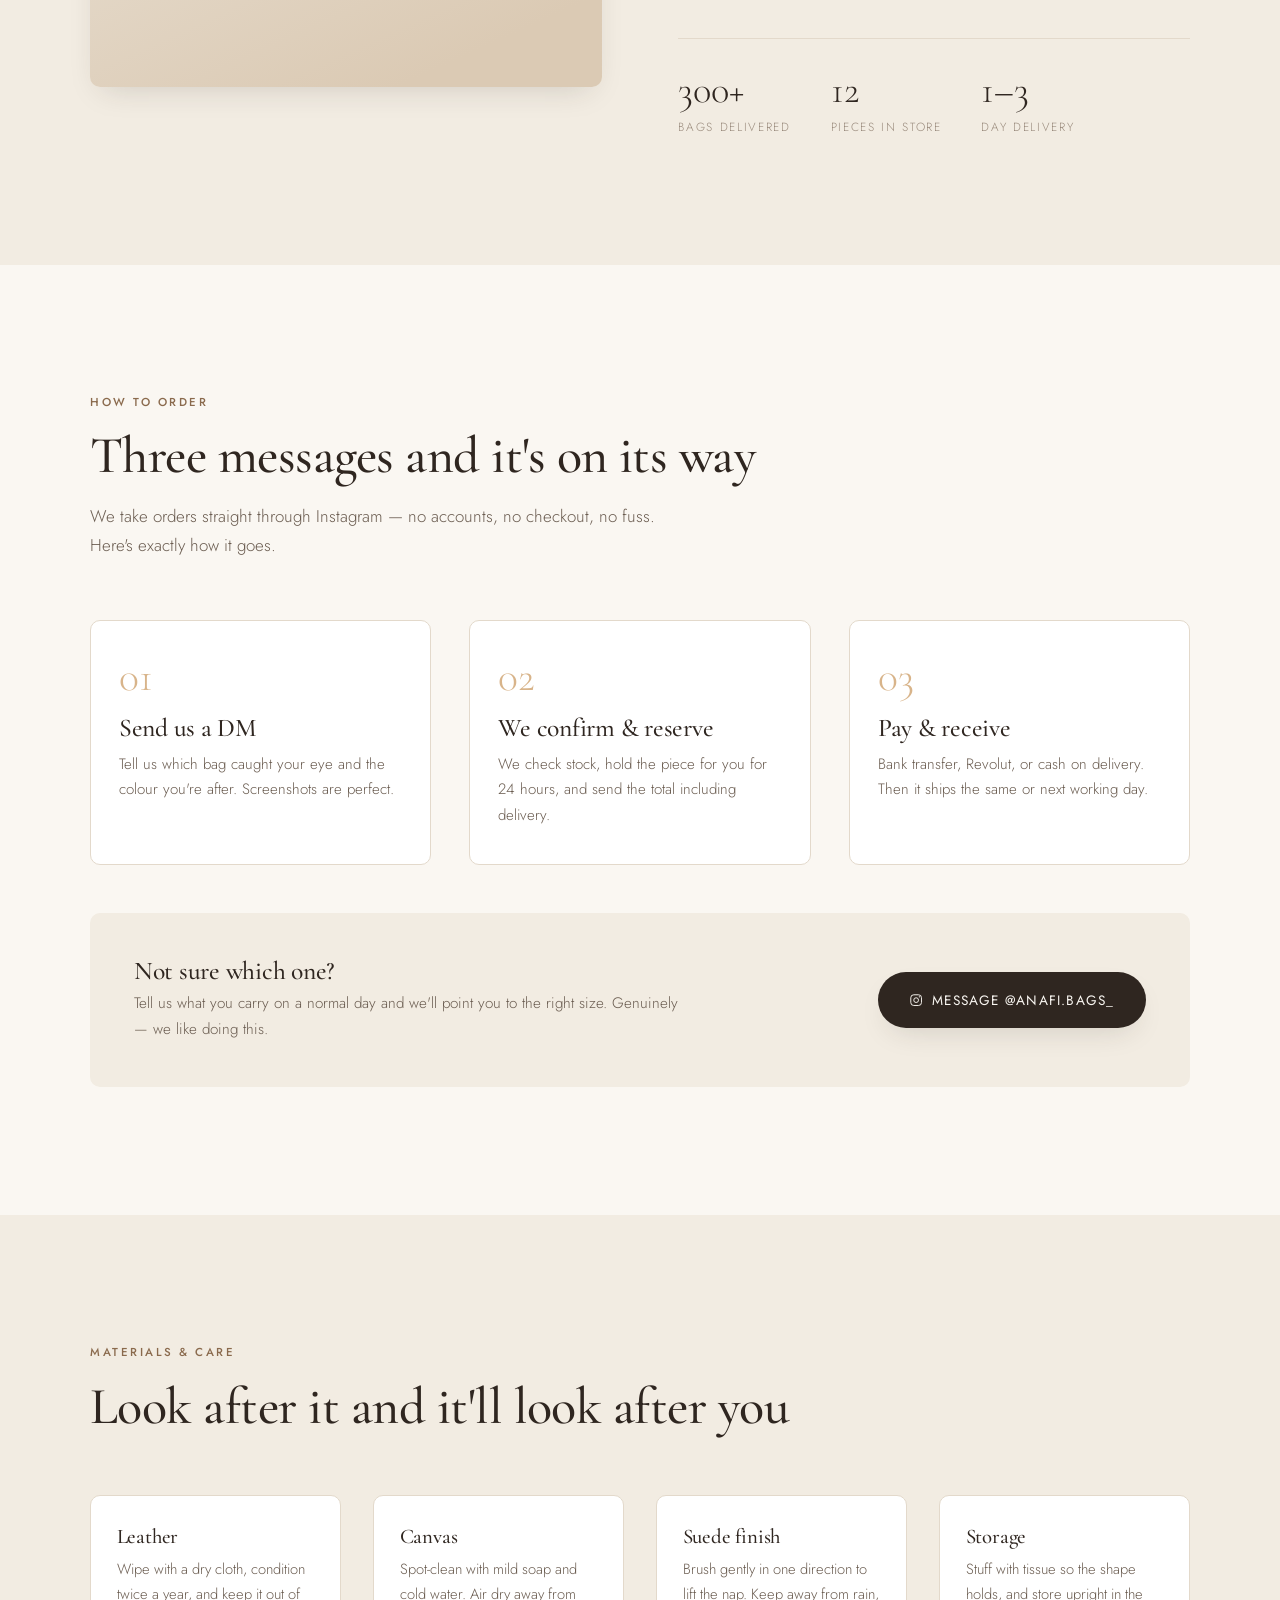
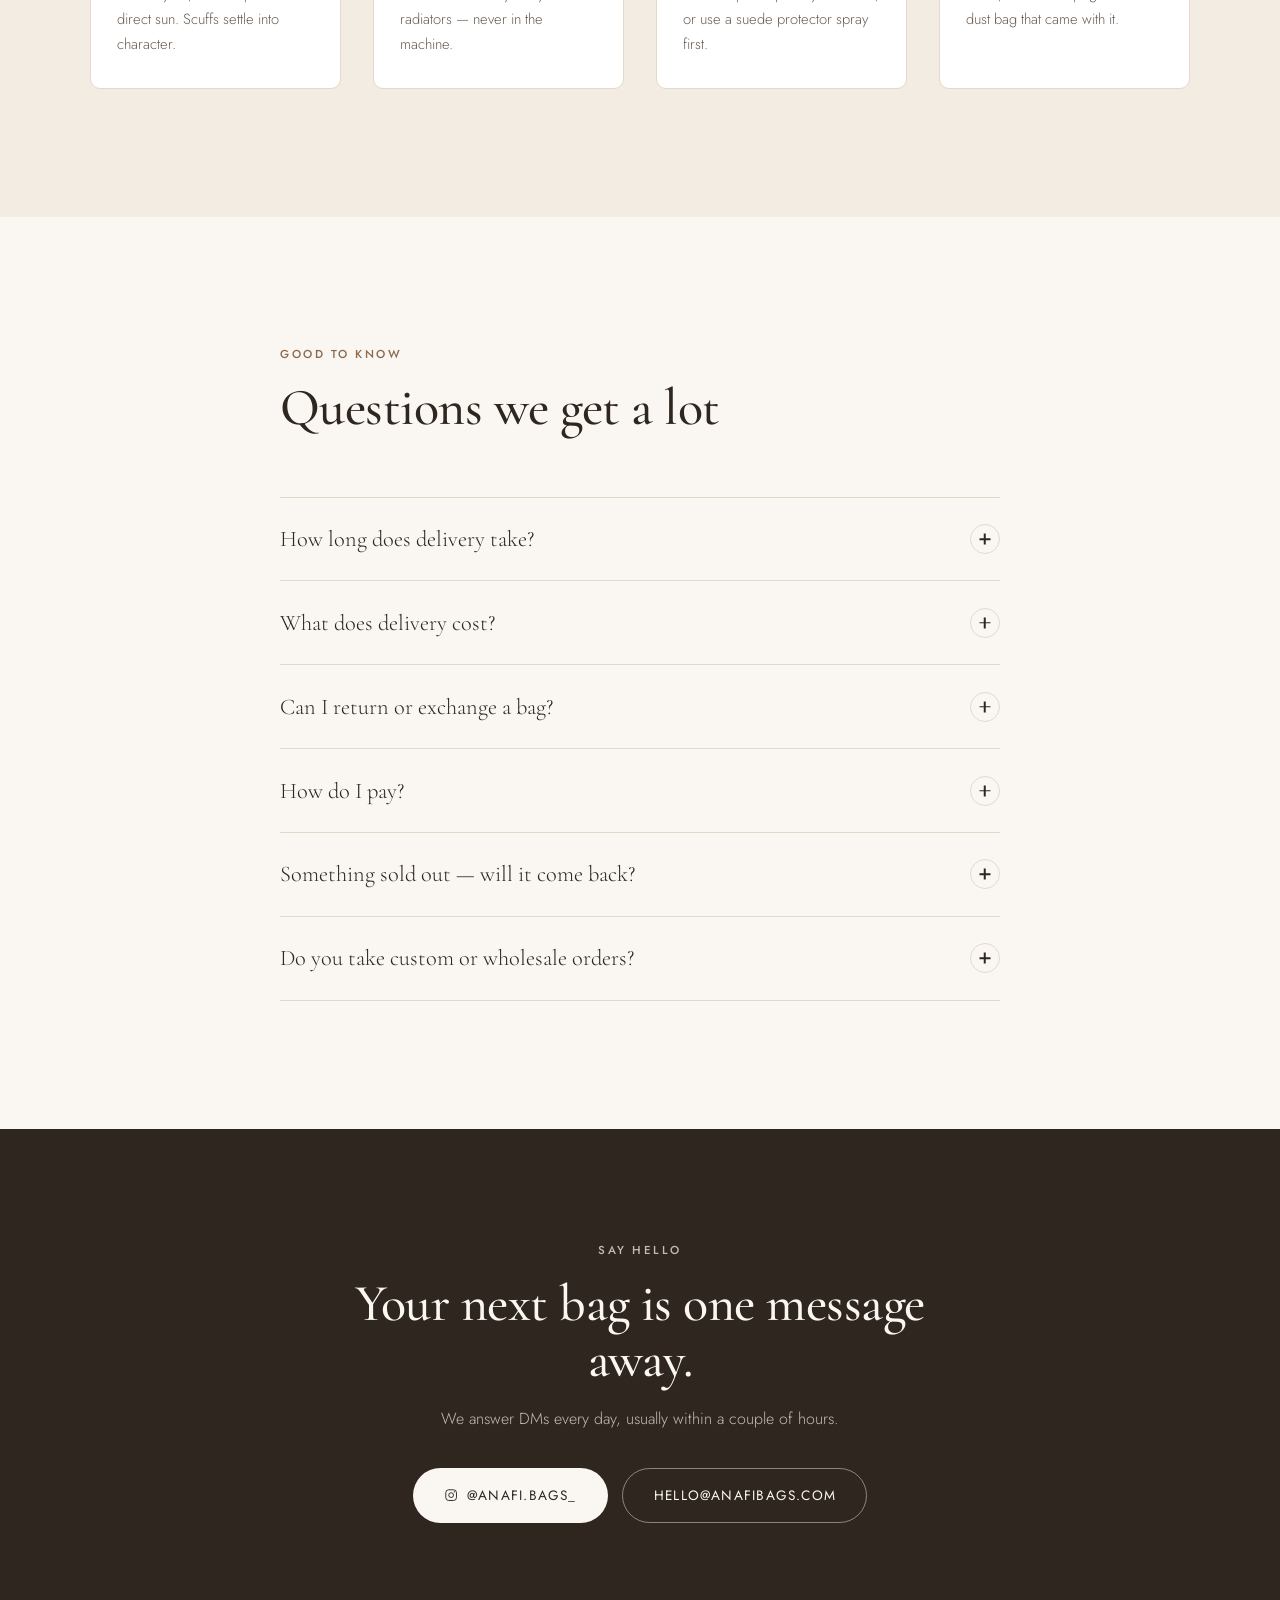
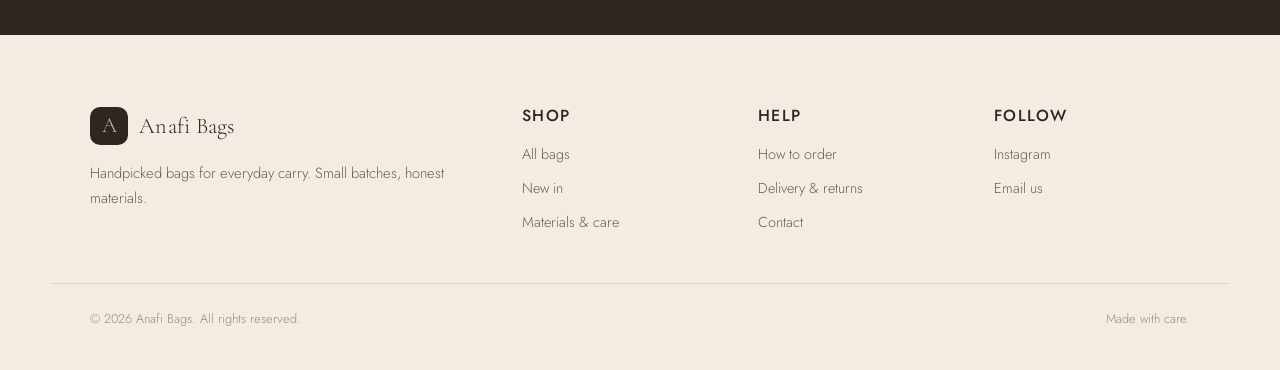
==== commit 60818c70: "Add Anafi Bags storefront website A single-page static site for the @anafi.bags_ Instagram bag store" ====
--- a/index.html
+++ b/index.html
@@ -1,784 +1,432 @@
 <!DOCTYPE html>
-<html lang="en" data-lang="en">
+<html lang="en">
 <head>
 <meta charset="utf-8">
 <meta name="viewport" content="width=device-width, initial-scale=1">
-<title>Almyro Glyko — Crêperie in Nicosia | Sweet &amp; Savoury Crêpes Since 1999</title>
-<meta name="description" content="Almyro Glyko is a Nicosia crêperie serving freshly made French sweet and savoury crêpes, Belgian waffles, pancakes, crêpe-base salads, wraps and coffee since 1999. Two locations: Omirou Street and The Mall of Cyprus.">
-<meta name="theme-color" content="#300c0c" media="(prefers-color-scheme: light)">
-<meta name="theme-color" content="#150404" media="(prefers-color-scheme: dark)">
-<link rel="canonical" href="https://www.almyroglyko.com/">
-<link rel="alternate" hreflang="en" href="https://www.almyroglyko.com/">
-<link rel="alternate" hreflang="el" href="https://www.almyroglyko.com/">
-<link rel="alternate" hreflang="x-default" href="https://www.almyroglyko.com/">
-
-<meta property="og:type" content="restaurant.restaurant">
-<meta property="og:site_name" content="Almyro Glyko">
-<meta property="og:locale" content="en_GB">
-<meta property="og:locale:alternate" content="el_CY">
-<meta property="og:title" content="Almyro Glyko — Crêperie in Nicosia Since 1999">
-<meta property="og:description" content="Freshly made French sweet &amp; savoury crêpes, Belgian waffles, pancakes, salads, wraps and coffee. Two locations in Nicosia.">
-<meta property="og:url" content="https://www.almyroglyko.com/">
-<meta property="og:image" content="https://www.almyroglyko.com/assets/img/og.jpg">
-<meta property="og:image:alt" content="The Almyro Glyko crêperie logo — a cream and gold heart on a deep oxblood circle.">
+<title>Anafi Bags — Handpicked bags, made for everyday</title>
+<meta name="description" content="Anafi Bags is a small independent bag store. Totes, shoulder bags, crossbodies and evening pieces — chosen one at a time, shipped straight to your door.">
+<link rel="icon" href="assets/img/favicon.svg" type="image/svg+xml">
+<meta property="og:type" content="website">
+<meta property="og:title" content="Anafi Bags — Handpicked bags, made for everyday">
+<meta property="og:description" content="Totes, shoulder bags, crossbodies and evening pieces — chosen one at a time, shipped straight to your door.">
+<meta property="og:image" content="assets/img/hero.svg">
 <meta name="twitter:card" content="summary_large_image">
-<meta name="twitter:title" content="Almyro Glyko — Crêperie in Nicosia Since 1999">
-<meta name="twitter:description" content="Freshly made French sweet &amp; savoury crêpes, Belgian waffles, pancakes, salads, wraps and coffee.">
-<meta name="twitter:image" content="https://www.almyroglyko.com/assets/img/og.jpg">
-
-<link rel="icon" href="/favicon.svg" type="image/svg+xml">
-<link rel="apple-touch-icon" href="/favicon.svg">
-<link rel="manifest" href="/site.webmanifest">
-
-<link rel="preload" href="/assets/fonts/fredoka-latin-X7n64b87HvSqjb_WIi2yDCRwoQ_k7367_DWu89U.woff2" as="font" type="font/woff2" crossorigin>
-<link rel="preload" href="/assets/fonts/inter-latin-UcC73FwrK3iLTeHuS_nVMrMxCp50SjIa1ZL7.woff2" as="font" type="font/woff2" crossorigin>
-<link rel="stylesheet" href="/assets/css/fonts.css">
-<link rel="stylesheet" href="/assets/css/styles.css">
-
-<script>
-  // Applied before paint so the chosen theme/language never flashes.
-  (function () {
-    document.documentElement.classList.add("js");
-    try {
-      var t = localStorage.getItem("ag-theme");
-      if (t === "dark" || t === "light") document.documentElement.dataset.theme = t;
-      var l = localStorage.getItem("ag-lang");
-      if (l === "el" || l === "en") {
-        document.documentElement.dataset.lang = l;
-        document.documentElement.lang = l;
-      }
-    } catch (e) {}
-  })();
-</script>
-
-<script type="application/ld+json">
-{
-  "@context": "https://schema.org",
-  "@graph": [
-    {
-      "@type": "Organization",
-      "@id": "https://www.almyroglyko.com/#org",
-      "name": "Almyro Glyko Creperie",
-      "alternateName": "Αλμυρό Γλυκό",
-      "url": "https://www.almyroglyko.com/",
-      "foundingDate": "1999",
-      "sameAs": [
-        "https://www.instagram.com/almyroglyko/",
-        "https://www.facebook.com/AlmyroGlykoCreperie/"
-      ]
-    },
-    {
-      "@type": "Restaurant",
-      "@id": "https://www.almyroglyko.com/#omirou",
-      "name": "Almyro Glyko — Omirou (City Centre)",
-      "parentOrganization": { "@id": "https://www.almyroglyko.com/#org" },
-      "url": "https://www.almyroglyko.com/",
-      "telephone": "+35722680002",
-      "servesCuisine": ["Crêperie", "French", "Cafe"],
-      "priceRange": "€€",
-      "acceptsReservations": "False",
-      "hasMenu": "https://www.almyroglyko.com/menu.html",
-      "address": {
-        "@type": "PostalAddress",
-        "streetAddress": "Omirou 3C",
-        "addressLocality": "Nicosia",
-        "postalCode": "1097",
-        "addressCountry": "CY"
-      },
-      "openingHoursSpecification": [
-        {
-          "@type": "OpeningHoursSpecification",
-          "dayOfWeek": ["Tuesday","Wednesday","Thursday","Friday","Saturday","Sunday"],
-          "opens": "11:00",
-          "closes": "23:00"
-        }
-      ]
-    },
-    {
-      "@type": "Restaurant",
-      "@id": "https://www.almyroglyko.com/#mall",
-      "name": "Almyro Glyko — The Mall of Cyprus",
-      "parentOrganization": { "@id": "https://www.almyroglyko.com/#org" },
-      "url": "https://www.almyroglyko.com/",
-      "telephone": "+35722570201",
-      "servesCuisine": ["Crêperie", "French", "Cafe"],
-      "priceRange": "€€",
-      "hasMenu": "https://www.almyroglyko.com/menu.html",
-      "address": {
-        "@type": "PostalAddress",
-        "streetAddress": "The Mall of Cyprus, Shacolas Emporium Park, 3 Verginas Street",
-        "addressLocality": "Strovolos, Nicosia",
-        "postalCode": "2025",
-        "addressCountry": "CY"
-      },
-      "openingHoursSpecification": [
-        {
-          "@type": "OpeningHoursSpecification",
-          "dayOfWeek": ["Monday","Tuesday","Wednesday","Thursday","Friday","Saturday","Sunday"],
-          "opens": "13:00",
-          "closes": "23:00"
-        }
-      ]
-    }
-  ]
-}
-</script>
+<link rel="preconnect" href="https://fonts.googleapis.com">
+<link rel="preconnect" href="https://fonts.gstatic.com" crossorigin>
+<link href="https://fonts.googleapis.com/css2?family=Cormorant+Garamond:wght@400;500;600&family=Jost:wght@300;400;500&display=swap" rel="stylesheet">
+<link rel="stylesheet" href="assets/css/styles.css">
 </head>
-
 <body>
-<a class="skip-link" href="#main" data-en="Skip to content" data-el="Μετάβαση στο περιεχόμενο">Skip to content</a>
-
-<!-- ====================== HEADER ====================== -->
-<header class="header" id="header">
-  <div class="wrap header__inner">
-    <a class="brand" href="/" aria-label="Almyro Glyko — home">
-      <svg class="brand__mark" viewBox="0 0 64 64" role="img" aria-hidden="true" focusable="false">
-        <circle cx="32" cy="32" r="32" fill="#300c0c"/>
-        <path d="M12 18 32 24 32 48Z" fill="#fadcba"/>
-        <path d="M32 24 52 18 32 48Z" fill="#d9a45b"/>
-      </svg>
-      <span class="brand__text">
-        <span class="brand__name">Almyro Glyko</span>
-        <span class="brand__tag" data-en="Crêperie · Since 1999" data-el="Κρεπερί · Από το 1999">Crêperie · Since 1999</span>
+
+<a class="skip-link" href="#main">Skip to content</a>
+
+<header class="site-header" id="siteHeader">
+  <div class="wrap header-inner">
+    <a class="brand" href="#top">
+      <span class="brand-mark" aria-hidden="true">A</span>
+      <span class="brand-text">
+        <span class="brand-name">Anafi Bags</span>
+        <span class="brand-sub">bag store</span>
       </span>
     </a>
 
-    <nav class="nav" aria-label="Main">
-      <ul class="nav__list">
-        <li><a class="nav__link" href="#story" data-en="Our story" data-el="Η ιστορία μας">Our story</a></li>
-        <li><a class="nav__link" href="#kitchen" data-en="What we make" data-el="Τι φτιάχνουμε">What we make</a></li>
-        <li><a class="nav__link" href="/menu.html" data-en="Menu" data-el="Μενού">Menu</a></li>
-        <li><a class="nav__link" href="#events" data-en="Events" data-el="Εκδηλώσεις">Events</a></li>
-        <li><a class="nav__link" href="#find-us" data-en="Find us" data-el="Πού θα μας βρείτε">Find us</a></li>
-      </ul>
+    <nav class="nav" id="nav" aria-label="Main">
+      <a href="#collection">Collection</a>
+      <a href="#story">Our story</a>
+      <a href="#order">How to order</a>
+      <a href="#care">Care</a>
+      <a href="#faq">FAQ</a>
+      <a class="nav-cta" href="https://www.instagram.com/anafi.bags_/" target="_blank" rel="noopener">
+        <svg class="ico" viewBox="0 0 24 24" aria-hidden="true"><rect x="3" y="3" width="18" height="18" rx="5"/><circle cx="12" cy="12" r="4"/><circle cx="17.5" cy="6.5" r="1.2" fill="currentColor" stroke="none"/></svg>
+        Message us
+      </a>
     </nav>
 
-    <div class="header__actions">
-      <button class="icon-btn lang-toggle" type="button" id="lang-toggle" aria-label="Switch language to Greek">
-        <span class="lang-toggle__on" data-lang-en>EN</span><span class="lang-toggle__sep">/</span><span data-lang-el>ΕΛ</span>
-      </button>
-
-      <button class="icon-btn" type="button" id="theme-toggle" aria-label="Switch to dark theme">
-        <svg class="theme-toggle__moon" width="19" height="19" viewBox="0 0 24 24" fill="none" stroke="currentColor" stroke-width="1.7" stroke-linecap="round" stroke-linejoin="round" aria-hidden="true"><path d="M21 12.8A9 9 0 1 1 11.2 3a7 7 0 0 0 9.8 9.8Z"/></svg>
-        <svg class="theme-toggle__sun" width="19" height="19" viewBox="0 0 24 24" fill="none" stroke="currentColor" stroke-width="1.7" stroke-linecap="round" stroke-linejoin="round" aria-hidden="true"><circle cx="12" cy="12" r="4.2"/><path d="M12 2v2.2M12 19.8V22M4.2 4.2l1.6 1.6M18.2 18.2l1.6 1.6M2 12h2.2M19.8 12H22M4.2 19.8l1.6-1.6M18.2 5.8l1.6-1.6"/></svg>
-      </button>
-
-      <a class="btn btn--accent btn--sm header__cta" href="#order" data-en="Order online" data-el="Παραγγελία online">Order online</a>
-
-      <button class="icon-btn menu-btn" type="button" id="menu-btn" aria-label="Open menu" aria-expanded="false" aria-controls="drawer">
-        <svg width="20" height="20" viewBox="0 0 24 24" fill="none" stroke="currentColor" stroke-width="1.9" stroke-linecap="round" aria-hidden="true"><path d="M3.5 7h17M3.5 12h17M3.5 17h17"/></svg>
-      </button>
-    </div>
+    <button class="burger" id="burger" aria-label="Open menu" aria-expanded="false" aria-controls="nav">
+      <span></span><span></span><span></span>
+    </button>
   </div>
 </header>
 
-<!-- ====================== MOBILE DRAWER ====================== -->
-<div class="drawer" id="drawer" data-open="false" role="dialog" aria-modal="true" aria-label="Site menu">
-  <div class="wrap">
-    <div class="drawer__top">
-      <span class="brand__name">Almyro Glyko</span>
-      <button class="icon-btn" type="button" id="drawer-close" aria-label="Close menu">
-        <svg width="20" height="20" viewBox="0 0 24 24" fill="none" stroke="currentColor" stroke-width="1.9" stroke-linecap="round" aria-hidden="true"><path d="M6 6l12 12M18 6L6 18"/></svg>
-      </button>
-    </div>
-    <ul class="drawer__list">
-      <li><a class="drawer__link" href="#story" data-en="Our story" data-el="Η ιστορία μας">Our story</a></li>
-      <li><a class="drawer__link" href="#kitchen" data-en="What we make" data-el="Τι φτιάχνουμε">What we make</a></li>
-      <li><a class="drawer__link" href="/menu.html" data-en="Menu" data-el="Μενού">Menu</a></li>
-      <li><a class="drawer__link" href="#ready-mix" data-en="Ready-Mix" data-el="Ready-Mix">Ready-Mix</a></li>
-      <li><a class="drawer__link" href="#events" data-en="Events &amp; catering" data-el="Εκδηλώσεις &amp; catering">Events &amp; catering</a></li>
-      <li><a class="drawer__link" href="#find-us" data-en="Find us" data-el="Πού θα μας βρείτε">Find us</a></li>
-    </ul>
-    <a class="btn btn--accent" href="#order" data-en="Order online" data-el="Παραγγελία online">Order online</a>
+<main id="main">
+
+  <!-- ───────────────────────── Hero ───────────────────────── -->
+  <section class="hero" id="top">
+    <div class="wrap hero-grid">
+      <div class="hero-copy reveal">
+        <p class="eyebrow">Independent bag store</p>
+        <h1>Bags you'll<br>reach for<br><em>every day.</em></h1>
+        <p class="lede">
+          A small, carefully kept collection — totes for long days, crossbodies for
+          light ones, and a few evening pieces worth dressing up for. Every bag is
+          chosen by hand, one at a time.
+        </p>
+        <div class="hero-actions">
+          <a class="btn btn-primary" href="#collection">See the collection</a>
+          <a class="btn btn-ghost" href="https://www.instagram.com/anafi.bags_/" target="_blank" rel="noopener">Order on Instagram</a>
+        </div>
+        <ul class="hero-points">
+          <li>Limited pieces, restocked rarely</li>
+          <li>Island-wide delivery in 1–3 days</li>
+          <li>Ask us anything by DM</li>
+        </ul>
+      </div>
+
+      <div class="hero-media reveal">
+        <img src="assets/img/hero.svg" alt="Anafi Bags signature tote" width="900" height="1150" loading="eager">
+        <div class="hero-badge">
+          <span class="hero-badge-num">New</span>
+          <span class="hero-badge-txt">season<br>drop</span>
+        </div>
+      </div>
+    </div>
+  </section>
+
+  <!-- ───────────────────────── Marquee ───────────────────────── -->
+  <div class="marquee" aria-hidden="true">
+    <div class="marquee-track">
+      <span>Totes</span><span>•</span><span>Shoulder bags</span><span>•</span><span>Crossbodies</span><span>•</span><span>Bucket bags</span><span>•</span><span>Evening</span><span>•</span><span>Backpacks</span><span>•</span>
+      <span>Totes</span><span>•</span><span>Shoulder bags</span><span>•</span><span>Crossbodies</span><span>•</span><span>Bucket bags</span><span>•</span><span>Evening</span><span>•</span><span>Backpacks</span><span>•</span>
+    </div>
+  </div>
+
+  <!-- ───────────────────────── Collection ───────────────────────── -->
+  <section class="section" id="collection">
+    <div class="wrap">
+      <div class="section-head reveal">
+        <p class="eyebrow">The collection</p>
+        <h2>What's in store right now</h2>
+        <p class="section-lede">
+          Small batches, so pieces come and go. If something is sold out, send us a
+          message — we'll tell you when it's back.
+        </p>
+      </div>
+
+      <div class="filters reveal" role="group" aria-label="Filter bags by category">
+        <button type="button" class="filter is-active" data-filter="all" aria-pressed="true">All</button>
+        <button type="button" class="filter" data-filter="totes" aria-pressed="false">Totes</button>
+        <button type="button" class="filter" data-filter="shoulder" aria-pressed="false">Shoulder</button>
+        <button type="button" class="filter" data-filter="crossbody" aria-pressed="false">Crossbody</button>
+        <button type="button" class="filter" data-filter="evening" aria-pressed="false">Evening</button>
+        <button type="button" class="filter" data-filter="backpacks" aria-pressed="false">Backpacks</button>
+      </div>
+
+      <div class="grid products" id="productGrid" aria-live="polite">
+
+        <article class="card reveal" data-category="totes"
+                 data-name="Kyma Tote" data-price="€58"
+                 data-desc="A roomy everyday tote in soft grain leather. Fits a 14&quot; laptop, a water bottle and the rest of it. Interior zip pocket and a magnetic top closure."
+                 data-meta="38 × 30 × 12 cm · Soft grain leather · Sand, Black, Olive"
+                 data-img="assets/img/product-01.svg">
+          <div class="card-media">
+            <img src="assets/img/product-01.svg" alt="Kyma Tote" width="800" height="1000" loading="lazy">
+            <span class="tag tag-new">New in</span>
+            <button class="card-quick" type="button">Quick look</button>
+          </div>
+          <div class="card-body">
+            <h3>Kyma Tote</h3>
+            <p class="card-meta">Soft grain leather · 3 colours</p>
+            <p class="card-price">€58</p>
+          </div>
+        </article>
+
+        <article class="card reveal" data-category="shoulder"
+                 data-name="Aura Shoulder Bag" data-price="€64"
+                 data-desc="A structured shoulder bag with a fold-over flap and a slim adjustable strap. Sits neatly under the arm and holds far more than it looks."
+                 data-meta="26 × 18 × 9 cm · Pebbled leather · Cognac, Black"
+                 data-img="assets/img/product-02.svg">
+          <div class="card-media">
+            <img src="assets/img/product-02.svg" alt="Aura Shoulder Bag" width="800" height="1000" loading="lazy">
+            <button class="card-quick" type="button">Quick look</button>
+          </div>
+          <div class="card-body">
+            <h3>Aura Shoulder Bag</h3>
+            <p class="card-meta">Pebbled leather · 2 colours</p>
+            <p class="card-price">€64</p>
+          </div>
+        </article>
+
+        <article class="card reveal" data-category="crossbody"
+                 data-name="Nisi Crossbody" data-price="€46"
+                 data-desc="Small, light and hands-free. Phone, cards, keys and a lipstick — nothing more, which is the point. Long strap, adjustable to the hip."
+                 data-meta="20 × 15 × 6 cm · Vegan leather · Cream, Tan, Black"
+                 data-img="assets/img/product-03.svg">
+          <div class="card-media">
+            <img src="assets/img/product-03.svg" alt="Nisi Crossbody" width="800" height="1000" loading="lazy">
+            <span class="tag tag-hot">Bestseller</span>
+            <button class="card-quick" type="button">Quick look</button>
+          </div>
+          <div class="card-body">
+            <h3>Nisi Crossbody</h3>
+            <p class="card-meta">Vegan leather · 3 colours</p>
+            <p class="card-price">€46</p>
+          </div>
+        </article>
+
+        <article class="card reveal" data-category="shoulder"
+                 data-name="Ammos Bucket Bag" data-price="€52"
+                 data-desc="A relaxed bucket shape with a drawstring top and a lined interior. Slouches beautifully once you've carried it a few weeks."
+                 data-meta="24 × 28 × 14 cm · Suede-touch finish · Sand, Chocolate"
+                 data-img="assets/img/product-04.svg">
+          <div class="card-media">
+            <img src="assets/img/product-04.svg" alt="Ammos Bucket Bag" width="800" height="1000" loading="lazy">
+            <button class="card-quick" type="button">Quick look</button>
+          </div>
+          <div class="card-body">
+            <h3>Ammos Bucket Bag</h3>
+            <p class="card-meta">Suede-touch · 2 colours</p>
+            <p class="card-price">€52</p>
+          </div>
+        </article>
+
+        <article class="card reveal" data-category="evening"
+                 data-name="Selini Clutch" data-price="€38"
+                 data-desc="An envelope clutch with a soft gold clasp and a hidden chain, so it works held or worn. Made for dinners that run late."
+                 data-meta="27 × 15 × 4 cm · Satin finish · Ivory, Deep green"
+                 data-img="assets/img/product-05.svg">
+          <div class="card-media">
+            <img src="assets/img/product-05.svg" alt="Selini Clutch" width="800" height="1000" loading="lazy">
+            <span class="tag tag-low">Few left</span>
+            <button class="card-quick" type="button">Quick look</button>
+          </div>
+          <div class="card-body">
+            <h3>Selini Clutch</h3>
+            <p class="card-meta">Satin finish · 2 colours</p>
+            <p class="card-price">€38</p>
+          </div>
+        </article>
+
+        <article class="card reveal" data-category="backpacks"
+                 data-name="Thalassa Backpack" data-price="€72"
+                 data-desc="A soft-body backpack with a flap closure, padded straps and a sleeve for a laptop. Our pick for travel days and long commutes."
+                 data-meta="30 × 40 × 14 cm · Water-repellent canvas & leather trim · Black, Stone"
+                 data-img="assets/img/product-06.svg">
+          <div class="card-media">
+            <img src="assets/img/product-06.svg" alt="Thalassa Backpack" width="800" height="1000" loading="lazy">
+            <button class="card-quick" type="button">Quick look</button>
+          </div>
+          <div class="card-body">
+            <h3>Thalassa Backpack</h3>
+            <p class="card-meta">Canvas & leather · 2 colours</p>
+            <p class="card-price">€72</p>
+          </div>
+        </article>
+
+      </div>
+
+      <p class="grid-empty" id="gridEmpty" hidden>Nothing in this category right now — try another, or ask us on Instagram.</p>
+
+      <p class="collection-foot reveal">
+        More pieces go up on Instagram first.
+        <a href="https://www.instagram.com/anafi.bags_/" target="_blank" rel="noopener">Follow @anafi.bags_ →</a>
+      </p>
+    </div>
+  </section>
+
+  <!-- ───────────────────────── Story ───────────────────────── -->
+  <section class="section section-alt" id="story">
+    <div class="wrap story-grid">
+      <div class="story-media reveal">
+        <img src="assets/img/atelier.svg" alt="Bags being prepared for shipping" width="1000" height="760" loading="lazy">
+      </div>
+      <div class="story-copy reveal">
+        <p class="eyebrow">Our story</p>
+        <h2>It started with one bag that wouldn't wear out.</h2>
+        <p>
+          Anafi Bags began the way most small shops do — with a search for one good
+          bag and a lot of disappointment along the way. Everything was either too
+          precious to use or fell apart by winter.
+        </p>
+        <p>
+          So we started sourcing ourselves: a handful of makers, small runs, honest
+          materials, and prices that don't pretend. Every piece we list is one we'd
+          carry ourselves, and we say no to a lot more than we say yes to.
+        </p>
+        <div class="stats">
+          <div class="stat"><span class="stat-num">300+</span><span class="stat-lbl">bags delivered</span></div>
+          <div class="stat"><span class="stat-num">12</span><span class="stat-lbl">pieces in store</span></div>
+          <div class="stat"><span class="stat-num">1–3</span><span class="stat-lbl">day delivery</span></div>
+        </div>
+      </div>
+    </div>
+  </section>
+
+  <!-- ───────────────────────── How to order ───────────────────────── -->
+  <section class="section" id="order">
+    <div class="wrap">
+      <div class="section-head reveal">
+        <p class="eyebrow">How to order</p>
+        <h2>Three messages and it's on its way</h2>
+        <p class="section-lede">
+          We take orders straight through Instagram — no accounts, no checkout, no
+          fuss. Here's exactly how it goes.
+        </p>
+      </div>
+
+      <ol class="steps">
+        <li class="step reveal">
+          <span class="step-num">01</span>
+          <h3>Send us a DM</h3>
+          <p>Tell us which bag caught your eye and the colour you're after. Screenshots are perfect.</p>
+        </li>
+        <li class="step reveal">
+          <span class="step-num">02</span>
+          <h3>We confirm & reserve</h3>
+          <p>We check stock, hold the piece for you for 24 hours, and send the total including delivery.</p>
+        </li>
+        <li class="step reveal">
+          <span class="step-num">03</span>
+          <h3>Pay & receive</h3>
+          <p>Bank transfer, Revolut, or cash on delivery. Then it ships the same or next working day.</p>
+        </li>
+      </ol>
+
+      <div class="order-cta reveal">
+        <div>
+          <h3>Not sure which one?</h3>
+          <p>Tell us what you carry on a normal day and we'll point you to the right size. Genuinely — we like doing this.</p>
+        </div>
+        <a class="btn btn-primary" href="https://www.instagram.com/anafi.bags_/" target="_blank" rel="noopener">
+          <svg class="ico" viewBox="0 0 24 24" aria-hidden="true"><rect x="3" y="3" width="18" height="18" rx="5"/><circle cx="12" cy="12" r="4"/><circle cx="17.5" cy="6.5" r="1.2" fill="currentColor" stroke="none"/></svg>
+          Message @anafi.bags_
+        </a>
+      </div>
+    </div>
+  </section>
+
+  <!-- ───────────────────────── Care ───────────────────────── -->
+  <section class="section section-alt" id="care">
+    <div class="wrap">
+      <div class="section-head reveal">
+        <p class="eyebrow">Materials &amp; care</p>
+        <h2>Look after it and it'll look after you</h2>
+      </div>
+      <div class="grid care-grid">
+        <div class="care-card reveal">
+          <h3>Leather</h3>
+          <p>Wipe with a dry cloth, condition twice a year, and keep it out of direct sun. Scuffs settle into character.</p>
+        </div>
+        <div class="care-card reveal">
+          <h3>Canvas</h3>
+          <p>Spot-clean with mild soap and cold water. Air dry away from radiators — never in the machine.</p>
+        </div>
+        <div class="care-card reveal">
+          <h3>Suede finish</h3>
+          <p>Brush gently in one direction to lift the nap. Keep away from rain, or use a suede protector spray first.</p>
+        </div>
+        <div class="care-card reveal">
+          <h3>Storage</h3>
+          <p>Stuff with tissue so the shape holds, and store upright in the dust bag that came with it.</p>
+        </div>
+      </div>
+    </div>
+  </section>
+
+  <!-- ───────────────────────── FAQ ───────────────────────── -->
+  <section class="section" id="faq">
+    <div class="wrap faq-wrap">
+      <div class="section-head reveal">
+        <p class="eyebrow">Good to know</p>
+        <h2>Questions we get a lot</h2>
+      </div>
+
+      <div class="accordion reveal">
+        <details>
+          <summary>How long does delivery take?<span class="chev" aria-hidden="true"></span></summary>
+          <div class="acc-body"><p>Orders placed before 2pm ship the same working day. Local delivery lands in 1–3 days; elsewhere it's usually 3–7 days and we'll send you a tracking number either way.</p></div>
+        </details>
+        <details>
+          <summary>What does delivery cost?<span class="chev" aria-hidden="true"></span></summary>
+          <div class="acc-body"><p>A flat fee locally, and free on orders over €70. For anywhere else we quote you the exact cost in the DM before you pay anything.</p></div>
+        </details>
+        <details>
+          <summary>Can I return or exchange a bag?<span class="chev" aria-hidden="true"></span></summary>
+          <div class="acc-body"><p>Yes — within 14 days, unused and in its dust bag. Exchanges are free; for refunds the return postage is on you. Just message us first so we can expect it.</p></div>
+        </details>
+        <details>
+          <summary>How do I pay?<span class="chev" aria-hidden="true"></span></summary>
+          <div class="acc-body"><p>Bank transfer, Revolut, or cash on delivery for local orders. We'll send the details once your piece is reserved.</p></div>
+        </details>
+        <details>
+          <summary>Something sold out — will it come back?<span class="chev" aria-hidden="true"></span></summary>
+          <div class="acc-body"><p>Often, but not always: runs are small. Send us a message and we'll add you to the list for that piece and tell you the moment it lands.</p></div>
+        </details>
+        <details>
+          <summary>Do you take custom or wholesale orders?<span class="chev" aria-hidden="true"></span></summary>
+          <div class="acc-body"><p>For larger orders and gifting, yes — get in touch and tell us the quantity and the date you need them by.</p></div>
+        </details>
+      </div>
+    </div>
+  </section>
+
+  <!-- ───────────────────────── Contact ───────────────────────── -->
+  <section class="cta-band" id="contact">
+    <div class="wrap cta-inner reveal">
+      <p class="eyebrow eyebrow-light">Say hello</p>
+      <h2>Your next bag is one message away.</h2>
+      <p>We answer DMs every day, usually within a couple of hours.</p>
+      <div class="cta-actions">
+        <a class="btn btn-light" href="https://www.instagram.com/anafi.bags_/" target="_blank" rel="noopener">
+          <svg class="ico" viewBox="0 0 24 24" aria-hidden="true"><rect x="3" y="3" width="18" height="18" rx="5"/><circle cx="12" cy="12" r="4"/><circle cx="17.5" cy="6.5" r="1.2" fill="currentColor" stroke="none"/></svg>
+          @anafi.bags_
+        </a>
+        <a class="btn btn-outline-light" href="mailto:hello@anafibags.com">hello@anafibags.com</a>
+      </div>
+    </div>
+  </section>
+
+</main>
+
+<footer class="site-footer">
+  <div class="wrap footer-grid">
+    <div class="footer-brand">
+      <a class="brand" href="#top">
+        <span class="brand-mark" aria-hidden="true">A</span>
+        <span class="brand-text"><span class="brand-name">Anafi Bags</span></span>
+      </a>
+      <p>Handpicked bags for everyday carry. Small batches, honest materials.</p>
+    </div>
+    <nav class="footer-col" aria-label="Shop">
+      <h4>Shop</h4>
+      <a href="#collection">All bags</a>
+      <a href="#collection">New in</a>
+      <a href="#care">Materials &amp; care</a>
+    </nav>
+    <nav class="footer-col" aria-label="Help">
+      <h4>Help</h4>
+      <a href="#order">How to order</a>
+      <a href="#faq">Delivery &amp; returns</a>
+      <a href="#contact">Contact</a>
+    </nav>
+    <div class="footer-col">
+      <h4>Follow</h4>
+      <a href="https://www.instagram.com/anafi.bags_/" target="_blank" rel="noopener">Instagram</a>
+      <a href="mailto:hello@anafibags.com">Email us</a>
+    </div>
+  </div>
+  <div class="wrap footer-base">
+    <p>© <span id="year">2026</span> Anafi Bags. All rights reserved.</p>
+    <p>Made with care.</p>
+  </div>
+</footer>
+
+<!-- ───────────────────────── Quick look modal ───────────────────────── -->
+<div class="modal" id="modal" role="dialog" aria-modal="true" aria-labelledby="modalTitle" hidden>
+  <div class="modal-backdrop" data-close></div>
+  <div class="modal-panel" role="document">
+    <button class="modal-close" id="modalClose" aria-label="Close">&times;</button>
+    <div class="modal-media"><img id="modalImg" src="" alt=""></div>
+    <div class="modal-body">
+      <h3 id="modalTitle"></h3>
+      <p class="modal-price" id="modalPrice"></p>
+      <p class="modal-desc" id="modalDesc"></p>
+      <p class="modal-meta" id="modalMeta"></p>
+      <a class="btn btn-primary" id="modalCta" href="https://www.instagram.com/anafi.bags_/" target="_blank" rel="noopener">Ask about this bag</a>
+      <p class="modal-note">Orders are taken by Instagram DM — we'll confirm stock and colour with you.</p>
+    </div>
   </div>
 </div>
 
-<main id="main">
-
-  <!-- ====================== HERO ====================== -->
-  <section class="hero">
-    <div class="hero__bg" aria-hidden="true"></div>
-    <div class="wrap hero__grid">
-      <div>
-        <p class="hero__badge">
-          <b data-en="Since 1999" data-el="Από το 1999">Since 1999</b>
-          <span data-en="Nicosia, Cyprus · Two locations" data-el="Λευκωσία, Κύπρος · Δύο καταστήματα">Nicosia, Cyprus · Two locations</span>
-        </p>
-
-        <h1>
-          <span class="u-greek" lang="el">Αλμυρό &amp; Γλυκό</span>
-          <span data-en="Crêpes made to order, the way Nicosia likes them." data-el="Κρέπες φτιαγμένες τη στιγμή, όπως τις θέλει η Λευκωσία.">Crêpes made to order, the way Nicosia likes them.</span>
-        </h1>
-
-        <p class="lede hero__lede" data-en="Freshly made French crêpes — sweet and savoury — plus Belgian waffles, pancakes, crêpe-base salads, wraps, sandwiches and proper coffee. Nothing sits under a lamp. Every order starts when you do." data-el="Φρεσκοφτιαγμένες γαλλικές κρέπες — αλμυρές και γλυκές — μαζί με βελγικές βάφλες, pancakes, σαλάτες σε βάση κρέπας, wraps, σάντουιτς και σωστό καφέ. Τίποτα δεν περιμένει έτοιμο. Κάθε παραγγελία ξεκινά μαζί σας.">Freshly made French crêpes — sweet and savoury — plus Belgian waffles, pancakes, crêpe-base salads, wraps, sandwiches and proper coffee. Nothing sits under a lamp. Every order starts when you do.</p>
-
-        <div class="btn-row">
-          <a class="btn btn--primary" href="/menu.html">
-            <span data-en="See the menu" data-el="Δείτε το μενού">See the menu</span>
-            <svg width="17" height="17" viewBox="0 0 24 24" fill="none" stroke="currentColor" stroke-width="2" stroke-linecap="round" stroke-linejoin="round" aria-hidden="true"><path d="M5 12h13M12.5 5.5 19 12l-6.5 6.5"/></svg>
-          </a>
-          <a class="btn btn--ghost" href="#order" data-en="Order delivery" data-el="Παραγγελία delivery">Order delivery</a>
-        </div>
-
-        <ul class="hero__meta">
-          <li>
-            <svg width="16" height="16" viewBox="0 0 24 24" fill="none" stroke="currentColor" stroke-width="2" stroke-linecap="round" stroke-linejoin="round" aria-hidden="true"><path d="m4.5 12.5 5 5 10-11"/></svg>
-            <span data-en="Made to order" data-el="Φτιάχνεται τη στιγμή">Made to order</span>
-          </li>
-          <li>
-            <svg width="16" height="16" viewBox="0 0 24 24" fill="none" stroke="currentColor" stroke-width="2" stroke-linecap="round" stroke-linejoin="round" aria-hidden="true"><path d="m4.5 12.5 5 5 10-11"/></svg>
-            <span data-en="Build your own" data-el="Φτιάξε το δικό σου">Build your own</span>
-          </li>
-          <li>
-            <svg width="16" height="16" viewBox="0 0 24 24" fill="none" stroke="currentColor" stroke-width="2" stroke-linecap="round" stroke-linejoin="round" aria-hidden="true"><path d="m4.5 12.5 5 5 10-11"/></svg>
-            <span data-en="Delivery &amp; takeaway" data-el="Delivery &amp; takeaway">Delivery &amp; takeaway</span>
-          </li>
-          <li>
-            <svg width="16" height="16" viewBox="0 0 24 24" fill="none" stroke="currentColor" stroke-width="2" stroke-linecap="round" stroke-linejoin="round" aria-hidden="true"><path d="m4.5 12.5 5 5 10-11"/></svg>
-            <span data-en="Catering for events" data-el="Catering για εκδηλώσεις">Catering for events</span>
-          </li>
-        </ul>
-      </div>
-
-      <div class="hero__art">
-        <div class="hero__plate" aria-hidden="true"></div>
-        <svg viewBox="0 0 400 400" role="img" aria-labelledby="hero-art-title">
-          <title id="hero-art-title">Illustration of a folded crêpe drizzled with chocolate, with a strawberry and a mint leaf</title>
-          <defs>
-            <linearGradient id="crepeG" x1="0" y1="0" x2="1" y2="1">
-              <stop offset="0%" stop-color="#f3dcb8"/>
-              <stop offset="55%" stop-color="#e7c48f"/>
-              <stop offset="100%" stop-color="#cfa269"/>
-            </linearGradient>
-            <linearGradient id="crepeG2" x1="0" y1="0" x2="0.5" y2="1">
-              <stop offset="0%" stop-color="#f7e7cb"/>
-              <stop offset="100%" stop-color="#dcb37c"/>
-            </linearGradient>
-            <linearGradient id="sauceG" x1="0" y1="0" x2="0" y2="1">
-              <stop offset="0%" stop-color="#5b3418"/>
-              <stop offset="100%" stop-color="#33190a"/>
-            </linearGradient>
-          </defs>
-
-          <!-- plate rim -->
-          <circle cx="200" cy="212" r="150" fill="none" stroke="var(--line)" stroke-width="1.5" opacity=".8"/>
-
-          <!-- crepe: folded triangle stack -->
-          <path d="M118 268c-8 0-12-8-8-15l72-124c4-7 14-7 18 0l72 124c4 7 0 15-8 15Z" fill="url(#crepeG)"/>
-          <path d="M191 129c4-7 14-7 18 0l72 124c4 7 0 15-8 15h-40Z" fill="url(#crepeG2)" opacity=".75"/>
-          <path d="M118 268c-8 0-12-8-8-15l72-124c4-7 14-7 18 0" fill="none" stroke="#b98b52" stroke-width="2.5" stroke-linejoin="round" opacity=".55"/>
-
-          <!-- chocolate drizzle -->
-          <path d="M155 205c14-11 26 6 40-4s24 8 38-3 26 7 38-5" fill="none" stroke="url(#sauceG)" stroke-width="9" stroke-linecap="round"/>
-          <path d="M143 236c16-9 28 8 43-2s25 9 40-3" fill="none" stroke="url(#sauceG)" stroke-width="7" stroke-linecap="round" opacity=".85"/>
-
-          <!-- powdered sugar -->
-          <g fill="#fffaf2" opacity=".95">
-            <circle cx="168" cy="176" r="3"/><circle cx="215" cy="163" r="2.4"/>
-            <circle cx="243" cy="196" r="2.8"/><circle cx="186" cy="150" r="2"/>
-            <circle cx="262" cy="228" r="2.4"/><circle cx="141" cy="214" r="2"/>
-          </g>
-
-          <!-- strawberry -->
-          <path d="M204 96c14 0 25 10 25 23 0 16-14 30-25 39-11-9-25-23-25-39 0-13 11-23 25-23Z" fill="var(--berry-500)"/>
-          <path d="M204 96c14 0 25 10 25 23 0 6-2 11-5 16-8-14-24-24-42-25 4-8 12-14 22-14Z" fill="#c9553f" opacity=".8"/>
-          <g fill="#ffe9c9" opacity=".9">
-            <circle cx="196" cy="116" r="1.8"/><circle cx="212" cy="112" r="1.8"/>
-            <circle cx="204" cy="130" r="1.8"/><circle cx="216" cy="130" r="1.8"/><circle cx="192" cy="132" r="1.8"/>
-          </g>
-          <path d="M204 96c-8-6-18-7-26-3 5 8 15 12 26 11Zm0 0c8-6 18-7 26-3-5 8-15 12-26 11Z" fill="#4b7a3c"/>
-          <path d="M204 107V84" stroke="#4b7a3c" stroke-width="4" stroke-linecap="round"/>
-
-          <!-- mint -->
-          <path d="M279 152c-16 2-27 14-27 29 16-2 27-14 27-29Z" fill="#4b7a3c"/>
-          <path d="M279 152c-2 15-13 26-27 29" stroke="#3a6130" stroke-width="2" fill="none"/>
-
-          <!-- crumbs -->
-          <g fill="var(--maroon-500)" opacity=".5">
-            <circle cx="112" cy="300" r="4"/><circle cx="292" cy="296" r="5"/><circle cx="258" cy="312" r="3"/>
-          </g>
-        </svg>
-
-        <span class="hero__chip hero__chip--a"><i aria-hidden="true"></i><span data-en="Sweet" data-el="Γλυκό">Sweet</span></span>
-        <span class="hero__chip hero__chip--b"><i aria-hidden="true"></i><span data-en="Savoury" data-el="Αλμυρό">Savoury</span></span>
-      </div>
-    </div>
-  </section>
-
-  <!-- ====================== MARQUEE ====================== -->
-  <div class="strip" aria-hidden="true">
-    <div class="strip__track">
-      <div class="strip__item">Sweet crêpes</div>
-      <div class="strip__item">Savoury crêpes</div>
-      <div class="strip__item">Belgian waffles</div>
-      <div class="strip__item">Pancakes</div>
-      <div class="strip__item">Crêpe rolls</div>
-      <div class="strip__item">Salads</div>
-      <div class="strip__item">Wraps</div>
-      <div class="strip__item">Coffee</div>
-      <div class="strip__item">Sweet crêpes</div>
-      <div class="strip__item">Savoury crêpes</div>
-      <div class="strip__item">Belgian waffles</div>
-      <div class="strip__item">Pancakes</div>
-      <div class="strip__item">Crêpe rolls</div>
-      <div class="strip__item">Salads</div>
-      <div class="strip__item">Wraps</div>
-      <div class="strip__item">Coffee</div>
-    </div>
-  </div>
-
-  <!-- ====================== STORY ====================== -->
-  <section class="section" id="story">
-    <div class="wrap split">
-      <div class="reveal">
-        <p class="eyebrow" data-en="Our story" data-el="Η ιστορία μας">Our story</p>
-        <h2 data-en="Twenty-five years of getting one thing right." data-el="Είκοσι πέντε χρόνια σε ένα πράγμα, σωστά.">Twenty-five years of getting one thing right.</h2>
-        <p class="lede" style="margin-top: var(--sp-5)" data-en="Almyro Glyko opened in Nicosia in 1999 with a single griddle and a simple idea: a crêpe should be poured, filled and folded in front of you. We have not changed that. The batter is ours, the fillings are prepped fresh each morning, and nothing goes out that we would not eat ourselves." data-el="Το Αλμυρό Γλυκό άνοιξε στη Λευκωσία το 1999 με μία πλάκα και μια απλή ιδέα: η κρέπα πρέπει να ψήνεται, να γεμίζει και να διπλώνεται μπροστά σου. Αυτό δεν το αλλάξαμε. Ο χυλός είναι δικός μας, οι γεμίσεις ετοιμάζονται φρέσκες κάθε πρωί, και δεν βγαίνει τίποτα που δεν θα τρώγαμε κι εμείς.">Almyro Glyko opened in Nicosia in 1999 with a single griddle and a simple idea: a crêpe should be poured, filled and folded in front of you. We have not changed that. The batter is ours, the fillings are prepped fresh each morning, and nothing goes out that we would not eat ourselves.</p>
-        <p style="margin-top: var(--sp-4); color: var(--text-muted)" data-en="The name says the rest. Almyró means savoury, glykó means sweet — and we never made anyone choose. Ham and halloumi at lunch, chocolate and banana at midnight, from the same pan." data-el="Το όνομα τα λέει όλα. Αλμυρό και γλυκό — και ποτέ δεν βάλαμε κανέναν να διαλέξει. Ζαμπόν με χαλλούμι το μεσημέρι, σοκολάτα με μπανάνα τα μεσάνυχτα, από το ίδιο τηγάνι.">The name says the rest. <em lang="el">Almyró</em> means savoury, <em lang="el">glykó</em> means sweet — and we never made anyone choose. Ham and halloumi at lunch, chocolate and banana at midnight, from the same pan.</p>
-
-        <div class="stats">
-          <div class="stat">
-            <span class="stat__num">1999</span>
-            <span class="stat__label" data-en="Year we opened" data-el="Χρονιά που ανοίξαμε">Year we opened</span>
-          </div>
-          <div class="stat">
-            <span class="stat__num">2</span>
-            <span class="stat__label" data-en="Nicosia locations" data-el="Καταστήματα στη Λευκωσία">Nicosia locations</span>
-          </div>
-          <div class="stat">
-            <span class="stat__num">60+</span>
-            <span class="stat__label" data-en="Fillings &amp; toppings" data-el="Γεμίσεις &amp; toppings">Fillings &amp; toppings</span>
-          </div>
-        </div>
-      </div>
-
-      <div class="reveal" aria-hidden="true">
-        <svg viewBox="0 0 480 420" style="width:100%;height:auto">
-          <defs>
-            <linearGradient id="panG" x1="0" y1="0" x2="1" y2="1">
-              <stop offset="0%" stop-color="var(--maroon-500)"/>
-              <stop offset="100%" stop-color="var(--maroon-800)"/>
-            </linearGradient>
-            <radialGradient id="batterG" cx="42%" cy="36%">
-              <stop offset="0%" stop-color="#f6e3c2"/>
-              <stop offset="70%" stop-color="#e5c391"/>
-              <stop offset="100%" stop-color="#c99a5e"/>
-            </radialGradient>
-          </defs>
-          <rect x="20" y="30" width="440" height="360" rx="26" fill="var(--bg-sunken)" stroke="var(--line)"/>
-          <!-- griddle -->
-          <ellipse cx="230" cy="245" rx="165" ry="112" fill="url(#panG)"/>
-          <ellipse cx="230" cy="238" rx="152" ry="101" fill="var(--maroon-900)" opacity=".55"/>
-          <!-- batter -->
-          <ellipse cx="222" cy="232" rx="118" ry="78" fill="url(#batterG)"/>
-          <ellipse cx="222" cy="232" rx="118" ry="78" fill="none" stroke="#b98b52" stroke-width="3" opacity=".5"/>
-          <!-- bubbles -->
-          <g fill="#c9a06a" opacity=".55">
-            <circle cx="186" cy="212" r="7"/><circle cx="248" cy="200" r="5"/>
-            <circle cx="272" cy="248" r="8"/><circle cx="200" cy="262" r="6"/>
-            <circle cx="158" cy="244" r="4"/><circle cx="232" cy="272" r="4.5"/>
-          </g>
-          <!-- rateau (spreader) -->
-          <g>
-            <rect x="112" y="132" width="230" height="13" rx="6.5" transform="rotate(-16 112 132)" fill="var(--maroon-600)"/>
-            <rect x="104" y="120" width="18" height="40" rx="5" transform="rotate(-16 104 120)" fill="var(--gold-600)"/>
-          </g>
-          <!-- steam -->
-          <g stroke="var(--line-strong)" stroke-width="4" stroke-linecap="round" fill="none" opacity=".8">
-            <path d="M170 128c10-14-8-22 2-36"/>
-            <path d="M212 116c10-14-8-22 2-36"/>
-            <path d="M254 128c10-14-8-22 2-36"/>
-          </g>
-        </svg>
-      </div>
-    </div>
-  </section>
-
-  <!-- ====================== WHAT WE MAKE ====================== -->
-  <section class="section section--sunken" id="kitchen">
-    <div class="wrap">
-      <div class="section-head section-head--center">
-        <p class="eyebrow" data-en="What we make" data-el="Τι φτιάχνουμε">What we make</p>
-        <h2 data-en="One griddle, a very long list." data-el="Μία πλάκα, μια πολύ μεγάλη λίστα.">One griddle, a very long list.</h2>
-        <p class="lede" style="margin-inline:auto" data-en="Pick something off the menu, or point at the ingredients you want and we will build it." data-el="Διαλέξτε από το μενού ή δείξτε μας τα υλικά που θέλετε και το φτιάχνουμε.">Pick something off the menu, or point at the ingredients you want and we will build it.</p>
-      </div>
-
-      <ul class="grid grid--3">
-        <li class="card reveal">
-          <span class="card__icon" aria-hidden="true">
-            <svg width="26" height="26" viewBox="0 0 24 24" fill="none" stroke="currentColor" stroke-width="1.6" stroke-linecap="round" stroke-linejoin="round"><path d="M4 19.5 11.1 4.9a1 1 0 0 1 1.8 0L20 19.5Z"/><path d="M7.4 14c1.6-1.4 3-.2 4.6-1.6"/><circle cx="12" cy="7" r="1.2" fill="currentColor" stroke="none"/></svg>
-          </span>
-          <h3 data-en="Sweet crêpes" data-el="Γλυκές κρέπες">Sweet crêpes</h3>
-          <p data-en="Chocolate, praline, white chocolate, banana, strawberry, biscuit, ice cream. Folded, rolled or open — your call." data-el="Σοκολάτα, πραλίνα, λευκή σοκολάτα, μπανάνα, φράουλα, μπισκότο, παγωτό. Διπλωμένη, ρολό ή ανοιχτή — όπως τη θέλετε.">Chocolate, praline, white chocolate, banana, strawberry, biscuit, ice cream. Folded, rolled or open — your call.</p>
-          <div class="card__tags"><span class="tag" data-en="From €4.00" data-el="Από €4.00">From €4.00</span><span class="tag" data-en="Build your own" data-el="Φτιάξε το δικό σου">Build your own</span></div>
-        </li>
-
-        <li class="card reveal">
-          <span class="card__icon" aria-hidden="true">
-            <svg width="26" height="26" viewBox="0 0 24 24" fill="none" stroke="currentColor" stroke-width="1.6" stroke-linecap="round" stroke-linejoin="round"><path d="M3 8.5c3-2.5 5.5 2 9 0s5.7 2.4 9-.3"/><path d="M3 8.5v6c0 .9.7 1.6 1.6 1.6h14.8c.9 0 1.6-.7 1.6-1.6v-6"/><path d="M7 16.1V20M17 16.1V20"/></svg>
-          </span>
-          <h3 data-en="Savoury crêpes" data-el="Αλμυρές κρέπες">Savoury crêpes</h3>
-          <p data-en="Halloumi, turkey, ham, bacon, chicken, mushrooms, peppers, cheddar, sauces. The lunch that keeps Omirou busy." data-el="Χαλλούμι, γαλοπούλα, ζαμπόν, μπέικον, κοτόπουλο, μανιτάρια, πιπεριές, τσένταρ, σάλτσες. Το μεσημεριανό που κρατά την Ομήρου γεμάτη.">Halloumi, turkey, ham, bacon, chicken, mushrooms, peppers, cheddar, sauces. The lunch that keeps Omirou busy.</p>
-          <div class="card__tags"><span class="tag" data-en="From €4.00" data-el="Από €4.00">From €4.00</span><span class="tag" data-en="Halloumi always in" data-el="Πάντα με χαλλούμι">Halloumi always in</span></div>
-        </li>
-
-        <li class="card reveal">
-          <span class="card__icon" aria-hidden="true">
-            <svg width="26" height="26" viewBox="0 0 24 24" fill="none" stroke="currentColor" stroke-width="1.6" stroke-linejoin="round"><rect x="3.5" y="5.5" width="17" height="13" rx="2.5"/><path d="M9 5.5v13M15 5.5v13M3.5 10h17M3.5 14h17"/></svg>
-          </span>
-          <h3 data-en="Waffles &amp; pancakes" data-el="Βάφλες &amp; pancakes">Waffles &amp; pancakes</h3>
-          <p data-en="Belgian waffles pressed to order and stacks of fluffy pancakes, with the same topping bar as the crêpes." data-el="Βελγικές βάφλες που ψήνονται τη στιγμή και στοίβες από αφράτα pancakes, με τα ίδια toppings όπως οι κρέπες.">Belgian waffles pressed to order and stacks of fluffy pancakes, with the same topping bar as the crêpes.</p>
-          <div class="card__tags"><span class="tag" data-en="From €4.20" data-el="Από €4.20">From €4.20</span></div>
-        </li>
-
-        <li class="card reveal">
-          <span class="card__icon" aria-hidden="true">
-            <svg width="26" height="26" viewBox="0 0 24 24" fill="none" stroke="currentColor" stroke-width="1.6" stroke-linecap="round" stroke-linejoin="round"><rect x="3" y="7" width="5" height="10" rx="2.5"/><rect x="9.5" y="7" width="5" height="10" rx="2.5"/><rect x="16" y="7" width="5" height="10" rx="2.5"/></svg>
-          </span>
-          <h3 data-en="Crêpe rolls" data-el="Crêpe rolls">Crêpe rolls</h3>
-          <p data-en="Our sharing format: crêpes rolled, sliced and boxed. Sixteen rolls, mixed fillings, straight to the middle of the table." data-el="Το format για μοίρασμα: κρέπες σε ρολό, κομμένες και συσκευασμένες. Δεκαέξι ρολά, ανάμεικτες γεμίσεις, στη μέση του τραπεζιού.">Our sharing format: crêpes rolled, sliced and boxed. Sixteen rolls, mixed fillings, straight to the middle of the table.</p>
-          <div class="card__tags"><span class="tag" data-en="16 rolls · €16.00" data-el="16 ρολά · €16.00">16 rolls · €16.00</span><span class="tag" data-en="Best for sharing" data-el="Ιδανικό για μοίρασμα">Best for sharing</span></div>
-        </li>
-
-        <li class="card reveal">
-          <span class="card__icon" aria-hidden="true">
-            <svg width="26" height="26" viewBox="0 0 24 24" fill="none" stroke="currentColor" stroke-width="1.6" stroke-linecap="round" stroke-linejoin="round"><path d="M3.5 11h17a8.5 8.5 0 0 1-17 0Z"/><path d="M12 11c-1.5-3 1.5-4 0-7"/><path d="M6 20.5h12"/></svg>
-          </span>
-          <h3 data-en="Salads, wraps &amp; sandwiches" data-el="Σαλάτες, wraps &amp; σάντουιτς">Salads, wraps &amp; sandwiches</h3>
-          <p data-en="Salads made fresh every day — including our crêpe-base salad, served in a crisp crêpe bowl. Wraps and toasted sandwiches too." data-el="Σαλάτες φρέσκες κάθε μέρα — μαζί με τη σαλάτα σε βάση κρέπας, σερβιρισμένη σε τραγανό μπολ από κρέπα. Επίσης wraps και τοστ.">Salads made fresh every day — including our crêpe-base salad, served in a crisp crêpe bowl. Wraps and toasted sandwiches too.</p>
-          <div class="card__tags"><span class="tag" data-en="Made fresh daily" data-el="Φρέσκα κάθε μέρα">Made fresh daily</span></div>
-        </li>
-
-        <li class="card reveal">
-          <span class="card__icon" aria-hidden="true">
-            <svg width="26" height="26" viewBox="0 0 24 24" fill="none" stroke="currentColor" stroke-width="1.6" stroke-linecap="round" stroke-linejoin="round"><path d="M4 8h12v7a4 4 0 0 1-4 4H8a4 4 0 0 1-4-4Z"/><path d="M16 10h2.2a2.3 2.3 0 0 1 0 4.6H16"/><path d="M7.5 4.5v1.8M11 3.8v2.5M14.5 4.5v1.8"/></svg>
-          </span>
-          <h3 data-en="Coffee &amp; cold drinks" data-el="Καφές &amp; κρύα ροφήματα">Coffee &amp; cold drinks</h3>
-          <p data-en="Espresso, freddo, cappuccino and frappé, plus fresh juices, milkshakes and smoothies to go with whatever you folded." data-el="Espresso, freddo, cappuccino και φραπέ, μαζί με φρέσκους χυμούς, milkshakes και smoothies για ό,τι κι αν διαλέξατε.">Espresso, freddo, cappuccino and frappé, plus fresh juices, milkshakes and smoothies to go with whatever you folded.</p>
-          <div class="card__tags"><span class="tag" data-en="Takeaway" data-el="Takeaway">Takeaway</span></div>
-        </li>
-      </ul>
-    </div>
-  </section>
-
-  <!-- ====================== SIGNATURES ====================== -->
-  <section class="section" id="signatures">
-    <div class="wrap">
-      <div class="section-head">
-        <p class="eyebrow" data-en="Most ordered" data-el="Τα πιο δημοφιλή">Most ordered</p>
-        <h2 data-en="What Nicosia keeps coming back for." data-el="Αυτά που ζητά ξανά και ξανά η Λευκωσία.">What Nicosia keeps coming back for.</h2>
-      </div>
-
-      <ul class="grid grid--3">
-        <li class="signature reveal">
-          <div class="signature__art" aria-hidden="true">
-            <svg viewBox="0 0 120 90"><path d="M14 74c-4 0-6-4-4-7l40-56c2-3 6-3 8 0l40 56c2 3 0 7-4 7Z" fill="#e7c48f"/><path d="M58 11c2-3 6-3 8 0l40 56c2 3 0 7-4 7H76Z" fill="#f7e7cb" opacity=".7"/><path d="M32 56c8-6 15 4 23-2s14 4 22-2" stroke="#3b2110" stroke-width="6" fill="none" stroke-linecap="round"/><circle cx="60" cy="34" r="4" fill="#fffaf2"/><circle cx="42" cy="46" r="3" fill="#fffaf2"/><circle cx="80" cy="44" r="3" fill="#fffaf2"/></svg>
-          </div>
-          <div class="signature__head">
-            <h3 data-en="Black &amp; White Crêpe" data-el="Black &amp; White Crêpe">Black &amp; White Crêpe</h3>
-            <span class="price">€5.40</span>
-          </div>
-          <p data-en="Dark chocolate and white chocolate poured side by side, finished with crushed biscuit. The one that made the window display." data-el="Μαύρη και λευκή σοκολάτα δίπλα-δίπλα, με θρυμματισμένο μπισκότο. Αυτή που έγινε βιτρίνα.">Dark chocolate and white chocolate poured side by side, finished with crushed biscuit. The one that made the window display.</p>
-        </li>
-
-        <li class="signature reveal">
-          <div class="signature__art" aria-hidden="true">
-            <svg viewBox="0 0 120 90"><path d="M14 74c-4 0-6-4-4-7l40-56c2-3 6-3 8 0l40 56c2 3 0 7-4 7Z" fill="#eccb96"/><path d="M58 11c2-3 6-3 8 0l40 56c2 3 0 7-4 7H76Z" fill="#f9edd6" opacity=".7"/><ellipse cx="46" cy="52" rx="13" ry="9" fill="#d9a441"/><ellipse cx="72" cy="46" rx="11" ry="8" fill="#e2b45c"/><path d="M36 66c10-4 18 3 28-1" stroke="#4b7a3c" stroke-width="4" fill="none" stroke-linecap="round"/></svg>
-          </div>
-          <div class="signature__head">
-            <h3 data-en="Chicky Crêpe" data-el="Chicky Crêpe">Chicky Crêpe</h3>
-            <span class="price">€6.90</span>
-          </div>
-          <p data-en="Grilled chicken, cheddar, sweetcorn, lettuce and our house sauce, folded tight enough to eat one-handed." data-el="Ψητό κοτόπουλο, τσένταρ, καλαμπόκι, μαρούλι και σάλτσα του καταστήματος, διπλωμένη ώστε να τρώγεται με το ένα χέρι.">Grilled chicken, cheddar, sweetcorn, lettuce and our house sauce, folded tight enough to eat one-handed.</p>
-        </li>
-
-        <li class="signature reveal">
-          <div class="signature__art" aria-hidden="true">
-            <svg viewBox="0 0 120 90"><g fill="#e7c48f" stroke="#c9a06a" stroke-width="2"><rect x="16" y="26" width="16" height="42" rx="8"/><rect x="38" y="20" width="16" height="48" rx="8"/><rect x="60" y="24" width="16" height="44" rx="8"/><rect x="82" y="30" width="16" height="38" rx="8"/></g><path d="M16 40c22-8 44 8 82-2" stroke="#3b2110" stroke-width="5" fill="none" stroke-linecap="round" opacity=".85"/><circle cx="30" cy="20" r="5" fill="#b4432f"/><circle cx="88" cy="24" r="4" fill="#b4432f"/></svg>
-          </div>
-          <div class="signature__head">
-            <h3 data-en="Sweet Crêpe Rolls Mix" data-el="Sweet Crêpe Rolls Mix">Sweet Crêpe Rolls Mix</h3>
-            <span class="price">€16.00</span>
-          </div>
-          <p data-en="Sixteen rolls, four fillings, one box. The default order for an office, a birthday or a Sunday on the sofa." data-el="Δεκαέξι ρολά, τέσσερις γεμίσεις, ένα κουτί. Η προεπιλογή για το γραφείο, τα γενέθλια ή μια Κυριακή στον καναπέ.">Sixteen rolls, four fillings, one box. The default order for an office, a birthday or a Sunday on the sofa.</p>
-        </li>
-      </ul>
-
-      <p class="note" style="margin-top: var(--sp-6)" data-en="Prices are indicative and may vary by location and delivery platform." data-el="Οι τιμές είναι ενδεικτικές και ενδέχεται να διαφέρουν ανά κατάστημα και πλατφόρμα delivery.">Prices are indicative and may vary by location and delivery platform.</p>
-
-      <div class="btn-row" style="margin-top: var(--sp-5)">
-        <a class="btn btn--primary" href="/menu.html" data-en="Browse the full menu" data-el="Δείτε ολόκληρο το μενού">Browse the full menu</a>
-      </div>
-    </div>
-  </section>
-
-  <!-- ====================== READY MIX ====================== -->
-  <section class="section section--inverse" id="ready-mix">
-    <div class="wrap split split--reverse">
-      <div class="reveal" aria-hidden="true">
-        <svg viewBox="0 0 420 360" style="width:100%;height:auto">
-          <defs>
-            <linearGradient id="bagG" x1="0" y1="0" x2="1" y2="1">
-              <stop offset="0%" stop-color="var(--gold-400)"/>
-              <stop offset="100%" stop-color="var(--gold-700)"/>
-            </linearGradient>
-          </defs>
-          <rect x="118" y="70" width="184" height="240" rx="16" fill="url(#bagG)"/>
-          <path d="M118 86h184v18H118z" fill="rgba(28,16,9,.22)"/>
-          <rect x="150" y="52" width="120" height="26" rx="8" fill="var(--maroon-800)"/>
-          <circle cx="210" cy="172" r="44" fill="var(--maroon-800)"/>
-          <path d="M210 128a44 44 0 0 1 0 88 22 22 0 0 0 0-44 22 22 0 0 1 0-44Z" fill="var(--gold-400)"/>
-          <rect x="146" y="234" width="128" height="9" rx="4.5" fill="rgba(28,16,9,.32)"/>
-          <rect x="164" y="252" width="92" height="9" rx="4.5" fill="rgba(28,16,9,.22)"/>
-          <path d="M330 190c0-26 18-40 18-40s18 14 18 40a18 18 0 0 1-36 0Z" fill="#79b7d4" opacity=".85"/>
-          <path d="M56 214c0-22 15-34 15-34s15 12 15 34a15 15 0 0 1-30 0Z" fill="#79b7d4" opacity=".6"/>
-        </svg>
-      </div>
-
-      <div class="reveal">
-        <p class="eyebrow" data-en="Almyro Glyko Ready-Mix" data-el="Almyro Glyko Ready-Mix">Almyro Glyko Ready-Mix</p>
-        <h2 data-en="Our batter. Your kitchen. Just add water." data-el="Ο δικός μας χυλός. Στη δική σας κουζίνα. Απλά προσθέστε νερό.">Our batter. Your kitchen. Just add water.</h2>
-        <p class="lede" style="margin-top: var(--sp-5)" data-en="The same mix we use on the griddle, packed for home. Crêpes, pancakes and waffles from one bag — no eggs, no milk, no measuring. Ask for it at either shop." data-el="Το ίδιο μείγμα που χρησιμοποιούμε στην πλάκα, συσκευασμένο για το σπίτι. Κρέπες, pancakes και βάφλες από μία σακούλα — χωρίς αυγά, χωρίς γάλα, χωρίς ζύγισμα. Ζητήστε το σε οποιοδήποτε κατάστημα.">The same mix we use on the griddle, packed for home. Crêpes, pancakes and waffles from one bag — no eggs, no milk, no measuring. Ask for it at either shop.</p>
-        <div class="stats">
-          <div class="stat"><span class="stat__num">3</span><span class="stat__label" data-en="Crêpes · pancakes · waffles" data-el="Κρέπες · pancakes · βάφλες">Crêpes · pancakes · waffles</span></div>
-          <div class="stat"><span class="stat__num">1</span><span class="stat__label" data-en="Ingredient to add — water" data-el="Ένα υλικό — νερό">Ingredient to add — water</span></div>
-        </div>
-      </div>
-    </div>
-  </section>
-
-  <!-- ====================== EVENTS ====================== -->
-  <section class="section" id="events">
-    <div class="wrap">
-      <div class="section-head section-head--center">
-        <p class="eyebrow" data-en="Events &amp; catering" data-el="Εκδηλώσεις &amp; catering">Events &amp; catering</p>
-        <h2 data-en="Bring the griddle to your party." data-el="Φέρτε την πλάκα στο πάρτι σας.">Bring the griddle to your party.</h2>
-        <p class="lede" style="margin-inline:auto" data-en="We set up a live crêpe and waffle station at weddings, birthdays, corporate days, school fairs and festivals across Cyprus — you have probably already met us at one." data-el="Στήνουμε live σταθμό κρέπας και βάφλας σε γάμους, γενέθλια, εταιρικές εκδηλώσεις, σχολικά παζαράκια και φεστιβάλ σε όλη την Κύπρο — μάλλον μας έχετε ήδη συναντήσει σε κάποιο.">We set up a live crêpe and waffle station at weddings, birthdays, corporate days, school fairs and festivals across Cyprus — you have probably already met us at one.</p>
-      </div>
-
-      <ul class="grid grid--3" style="margin-bottom: var(--sp-7)">
-        <li class="card reveal">
-          <h3 data-en="Weddings &amp; christenings" data-el="Γάμοι &amp; βαφτίσεις">Weddings &amp; christenings</h3>
-          <p data-en="A late-night sweet station that clears the dance floor for all the right reasons. Branded to match your day." data-el="Ένας γλυκός σταθμός για αργά το βράδυ, που αδειάζει την πίστα για τους σωστούς λόγους. Προσαρμοσμένος στο ύφος της ημέρας σας.">A late-night sweet station that clears the dance floor for all the right reasons. Branded to match your day.</p>
-        </li>
-        <li class="card reveal">
-          <h3 data-en="Corporate &amp; office" data-el="Εταιρικά &amp; γραφείο">Corporate &amp; office</h3>
-          <p data-en="Crêpe roll boxes delivered for meetings, or a full station for launch days and staff events." data-el="Κουτιά με crêpe rolls για συσκέψεις ή πλήρης σταθμός για launch days και εταιρικές εκδηλώσεις.">Crêpe roll boxes delivered for meetings, or a full station for launch days and staff events.</p>
-        </li>
-        <li class="card reveal">
-          <h3 data-en="Festivals &amp; fairs" data-el="Φεστιβάλ &amp; παζαράκια">Festivals &amp; fairs</h3>
-          <p data-en="Our mobile unit runs high volume without dropping quality — Christmas shows, school fairs, chocolate festivals." data-el="Η κινητή μας μονάδα βγάζει μεγάλο όγκο χωρίς να πέφτει η ποιότητα — χριστουγεννιάτικα shows, σχολικά παζαράκια, φεστιβάλ σοκολάτας.">Our mobile unit runs high volume without dropping quality — Christmas shows, school fairs, chocolate festivals.</p>
-        </li>
-      </ul>
-
-      <div class="order-band" id="order">
-        <div>
-          <h2 data-en="Hungry now, or planning ahead?" data-el="Πεινάτε τώρα ή οργανώνετε κάτι;">Hungry now, or planning ahead?</h2>
-          <p data-en="Order delivery through Wolt or Foody, call the shop for takeaway, or send us the details of your event and we will come back with a quote." data-el="Παραγγείλετε delivery μέσω Wolt ή Foody, καλέστε το κατάστημα για takeaway, ή στείλτε μας τις λεπτομέρειες της εκδήλωσής σας και θα επανέλθουμε με προσφορά.">Order delivery through Wolt or Foody, call the shop for takeaway, or send us the details of your event and we will come back with a quote.</p>
-        </div>
-        <div class="btn-row">
-          <a class="btn btn--accent" href="https://wolt.com/en/cyp/nicosia/restaurant/almyro-glyko-center" rel="noopener">Order on Wolt</a>
-          <a class="btn btn--ghost" href="https://www.foody.com.cy/delivery/menu/almyro-glyko" rel="noopener">Order on Foody</a>
-          <a class="btn btn--ghost" href="tel:+35722680002" data-en="Call 22 680002" data-el="Καλέστε 22 680002">Call 22 680002</a>
-        </div>
-      </div>
-    </div>
-  </section>
-
-  <!-- ====================== FIND US ====================== -->
-  <section class="section section--sunken" id="find-us">
-    <div class="wrap">
-      <div class="section-head">
-        <p class="eyebrow" data-en="Find us" data-el="Πού θα μας βρείτε">Find us</p>
-        <h2 data-en="Two shops in Nicosia." data-el="Δύο καταστήματα στη Λευκωσία.">Two shops in Nicosia.</h2>
-      </div>
-
-      <div class="grid grid--2">
-        <!-- Data attributes drive the live open/closed badge. Format: day=HH:MM-HH:MM, "x" = closed -->
-        <article class="shop reveal" data-hours="mon=x;tue=11:00-23:00;wed=11:00-23:00;thu=11:00-23:00;fri=11:00-23:00;sat=11:00-23:00;sun=11:00-23:00">
-          <div class="shop__head">
-            <div>
-              <p class="shop__where" data-en="City centre" data-el="Κέντρο">City centre</p>
-              <h3>Omirou</h3>
-            </div>
-            <span class="open-badge" data-open-badge hidden></span>
-          </div>
-
-          <div class="shop__rows">
-            <p class="shop__row">
-              <svg width="18" height="18" viewBox="0 0 24 24" fill="none" stroke="currentColor" stroke-width="1.8" stroke-linecap="round" stroke-linejoin="round" aria-hidden="true"><path d="M20 10.5c0 5.6-8 12-8 12s-8-6.4-8-12a8 8 0 0 1 16 0Z"/><circle cx="12" cy="10.3" r="2.8"/></svg>
-              <span>Omirou 3C, 1097 Nicosia, Cyprus<br>
-                <span class="note" data-en="Steps from Eleftheria Square" data-el="Δίπλα στην Πλατεία Ελευθερίας">Steps from Eleftheria Square</span>
-              </span>
-            </p>
-            <p class="shop__row">
-              <svg width="18" height="18" viewBox="0 0 24 24" fill="none" stroke="currentColor" stroke-width="1.8" stroke-linecap="round" stroke-linejoin="round" aria-hidden="true"><path d="M6.5 3.5h3l2 5-2.5 1.5a12 12 0 0 0 5 5L15.5 12.5l5 2v3a2 2 0 0 1-2.2 2A16.5 16.5 0 0 1 3.5 5.7a2 2 0 0 1 2-2.2Z"/></svg>
-              <a href="tel:+35722680002">+357 22 680002</a>
-            </p>
-            <div class="shop__row">
-              <svg width="18" height="18" viewBox="0 0 24 24" fill="none" stroke="currentColor" stroke-width="1.8" stroke-linecap="round" stroke-linejoin="round" aria-hidden="true"><circle cx="12" cy="12" r="8.8"/><path d="M12 7v5.3l3.4 2"/></svg>
-              <dl class="hours">
-                <div class="is-closed"><dt data-en="Monday" data-el="Δευτέρα">Monday</dt><dd data-en="Closed" data-el="Κλειστά">Closed</dd></div>
-                <div><dt data-en="Tue – Sun" data-el="Τρί – Κυρ">Tue – Sun</dt><dd>11:00 – 23:00</dd></div>
-              </dl>
-            </div>
-          </div>
-
-          <div class="btn-row">
-            <a class="btn btn--ghost btn--sm" href="https://www.google.com/maps/search/?api=1&amp;query=Almyro+Glyko+Omirou+3C+Nicosia" rel="noopener" data-en="Get directions" data-el="Οδηγίες">Get directions</a>
-            <a class="btn btn--ghost btn--sm" href="tel:+35722680002" data-en="Call shop" data-el="Καλέστε">Call shop</a>
-          </div>
-        </article>
-
-        <article class="shop reveal" data-hours="mon=13:00-23:00;tue=13:00-23:00;wed=13:00-23:00;thu=13:00-23:00;fri=13:00-23:00;sat=13:00-23:00;sun=13:00-23:00">
-          <div class="shop__head">
-            <div>
-              <p class="shop__where" data-en="Strovolos" data-el="Στρόβολος">Strovolos</p>
-              <h3>The Mall of Cyprus</h3>
-            </div>
-            <span class="open-badge" data-open-badge hidden></span>
-          </div>
-
-          <div class="shop__rows">
-            <p class="shop__row">
-              <svg width="18" height="18" viewBox="0 0 24 24" fill="none" stroke="currentColor" stroke-width="1.8" stroke-linecap="round" stroke-linejoin="round" aria-hidden="true"><path d="M20 10.5c0 5.6-8 12-8 12s-8-6.4-8-12a8 8 0 0 1 16 0Z"/><circle cx="12" cy="10.3" r="2.8"/></svg>
-              <span>Shacolas Emporium Park, 3 Verginas Street, 2025 Nicosia<br>
-                <span class="note" data-en="Inside The Mall of Cyprus" data-el="Μέσα στο The Mall of Cyprus">Inside The Mall of Cyprus</span>
-              </span>
-            </p>
-            <p class="shop__row">
-              <svg width="18" height="18" viewBox="0 0 24 24" fill="none" stroke="currentColor" stroke-width="1.8" stroke-linecap="round" stroke-linejoin="round" aria-hidden="true"><path d="M6.5 3.5h3l2 5-2.5 1.5a12 12 0 0 0 5 5L15.5 12.5l5 2v3a2 2 0 0 1-2.2 2A16.5 16.5 0 0 1 3.5 5.7a2 2 0 0 1 2-2.2Z"/></svg>
-              <a href="tel:+35722570201">+357 22 570201</a>
-            </p>
-            <div class="shop__row">
-              <svg width="18" height="18" viewBox="0 0 24 24" fill="none" stroke="currentColor" stroke-width="1.8" stroke-linecap="round" stroke-linejoin="round" aria-hidden="true"><circle cx="12" cy="12" r="8.8"/><path d="M12 7v5.3l3.4 2"/></svg>
-              <div>
-                <dl class="hours">
-                  <div><dt data-en="Mon – Sun" data-el="Δευ – Κυρ">Mon – Sun</dt><dd>13:00 – 23:00</dd></div>
-                </dl>
-                <p class="note" style="margin-top: var(--sp-1)" data-en="Follows The Mall of Cyprus trading hours." data-el="Ακολουθεί το ωράριο λειτουργίας του The Mall of Cyprus.">Follows The Mall of Cyprus trading hours.</p>
-              </div>
-            </div>
-          </div>
-
-          <div class="btn-row">
-            <a class="btn btn--ghost btn--sm" href="https://www.google.com/maps/search/?api=1&amp;query=Almyro+Glyko+The+Mall+of+Cyprus" rel="noopener" data-en="Get directions" data-el="Οδηγίες">Get directions</a>
-            <a class="btn btn--ghost btn--sm" href="tel:+35722570201" data-en="Call shop" data-el="Καλέστε">Call shop</a>
-          </div>
-        </article>
-      </div>
-
-      <p class="note" style="margin-top: var(--sp-5)" data-en="Hours can change on public holidays and during mall trading hours — call ahead if you are making a special trip." data-el="Το ωράριο μπορεί να αλλάξει σε αργίες και ανάλογα με το ωράριο του mall — τηλεφωνήστε πριν έρθετε ειδικά.">Hours can change on public holidays and during mall trading hours — call ahead if you are making a special trip.</p>
-    </div>
-  </section>
-
-  <!-- ====================== FAQ ====================== -->
-  <section class="section" id="faq">
-    <div class="wrap">
-      <div class="section-head section-head--center">
-        <p class="eyebrow" data-en="Good to know" data-el="Καλό να ξέρετε">Good to know</p>
-        <h2 data-en="Questions we get a lot" data-el="Συχνές ερωτήσεις">Questions we get a lot</h2>
-      </div>
-
-      <div class="faq">
-        <details>
-          <summary data-en="Do you deliver?" data-el="Κάνετε delivery;">Do you deliver?</summary>
-          <div class="faq__body" data-en="Yes — through Wolt and Foody across Nicosia, and directly from the Omirou shop by phone. Delivery hours are shorter than shop hours, so check the app for your address." data-el="Ναι — μέσω Wolt και Foody σε όλη τη Λευκωσία, καθώς και απευθείας από το κατάστημα της Ομήρου τηλεφωνικά. Το ωράριο delivery είναι πιο περιορισμένο από το ωράριο του καταστήματος, οπότε ελέγξτε την εφαρμογή για τη διεύθυνσή σας.">Yes — through Wolt and Foody across Nicosia, and directly from the Omirou shop by phone. Delivery hours are shorter than shop hours, so check the app for your address.</div>
-        </details>
-
-        <details>
-          <summary data-en="Can I build my own crêpe?" data-el="Μπορώ να φτιάξω τη δική μου κρέπα;">Can I build my own crêpe?</summary>
-          <div class="faq__body" data-en="That is the whole point. Start with a sweet or savoury base and add whatever you like from the counter — the price moves with the number of fillings, not with which ones you choose." data-el="Αυτό ακριβώς είναι το νόημα. Ξεκινήστε με γλυκιά ή αλμυρή βάση και προσθέστε ό,τι θέλετε από τον πάγκο — η τιμή αλλάζει με τον αριθμό των γεμίσεων, όχι με το ποιες θα διαλέξετε.">That is the whole point. Start with a sweet or savoury base and add whatever you like from the counter — the price moves with the number of fillings, not with which ones you choose.</div>
-        </details>
-
-        <details>
-          <summary data-en="Do you have vegetarian options?" data-el="Έχετε επιλογές για χορτοφάγους;">Do you have vegetarian options?</summary>
-          <div class="faq__body" data-en="Plenty. Every sweet crêpe, waffle and pancake is vegetarian, and the savoury side has halloumi, mushroom, vegetable and cheese combinations. Tell us about allergies when you order and we will tell you honestly what we can do — we work on shared surfaces." data-el="Πολλές. Όλες οι γλυκές κρέπες, οι βάφλες και τα pancakes είναι χορτοφαγικά, ενώ στις αλμυρές υπάρχουν συνδυασμοί με χαλλούμι, μανιτάρια, λαχανικά και τυριά. Πείτε μας για τυχόν αλλεργίες όταν παραγγέλνετε και θα σας πούμε ειλικρινά τι μπορούμε να κάνουμε — δουλεύουμε σε κοινές επιφάνειες.">Plenty. Every sweet crêpe, waffle and pancake is vegetarian, and the savoury side has halloumi, mushroom, vegetable and cheese combinations. Tell us about allergies when you order and we will tell you honestly what we can do — we work on shared surfaces.</div>
-        </details>
-
-        <details>
-          <summary data-en="How far in advance should I book catering?" data-el="Πόσο νωρίτερα να κλείσω catering;">How far in advance should I book catering?</summary>
-          <div class="faq__body" data-en="Two weeks is comfortable for a private party; a month or more for weddings and large corporate events, especially between May and September. Call the Omirou shop and ask for the events team." data-el="Δύο εβδομάδες είναι άνετα για ιδιωτικό πάρτι· ένας μήνας ή περισσότερο για γάμους και μεγάλες εταιρικές εκδηλώσεις, ειδικά από Μάιο έως Σεπτέμβριο. Καλέστε το κατάστημα της Ομήρου και ζητήστε το τμήμα εκδηλώσεων.">Two weeks is comfortable for a private party; a month or more for weddings and large corporate events, especially between May and September. Call the Omirou shop and ask for the events team.</div>
-        </details>
-
-        <details>
-          <summary data-en="Is there parking?" data-el="Υπάρχει πάρκινγκ;">Is there parking?</summary>
-          <div class="faq__body" data-en="At The Mall of Cyprus, yes — free and covered. At Omirou you are in the city centre, so the Eleftheria Square and Solomos Square public car parks are your best bet, both a short walk away." data-el="Στο The Mall of Cyprus, ναι — δωρεάν και στεγασμένο. Στην Ομήρου είστε στο κέντρο, οπότε τα δημόσια πάρκινγκ στην Πλατεία Ελευθερίας και στην Πλατεία Σολωμού είναι η καλύτερη επιλογή, και τα δύο με λίγα λεπτά περπάτημα.">At The Mall of Cyprus, yes — free and covered. At Omirou you are in the city centre, so the Eleftheria Square and Solomos Square public car parks are your best bet, both a short walk away.</div>
-        </details>
-      </div>
-    </div>
-  </section>
-</main>
-
-<!-- ====================== FOOTER ====================== -->
-<footer class="footer">
-  <div class="wrap">
-    <div class="footer__grid">
-      <div>
-        <a class="brand" href="/" aria-label="Almyro Glyko — home">
-          <svg class="brand__mark" viewBox="0 0 64 64" role="img" aria-hidden="true" focusable="false">
-            <circle cx="32" cy="32" r="32" fill="#300c0c"/>
-            <path d="M12 18 32 24 32 48Z" fill="#fadcba"/>
-            <path d="M32 24 52 18 32 48Z" fill="#d9a45b"/>
-          </svg>
-          <span class="brand__text">
-            <span class="brand__name">Almyro Glyko</span>
-            <span class="brand__tag" data-en="Crêperie · Since 1999" data-el="Κρεπερί · Από το 1999">Crêperie · Since 1999</span>
-          </span>
-        </a>
-        <p class="footer__about" data-en="Freshly made French crêpes, Belgian waffles and proper coffee in Nicosia since 1999." data-el="Φρεσκοφτιαγμένες γαλλικές κρέπες, βελγικές βάφλες και σωστός καφές στη Λευκωσία από το 1999.">Freshly made French crêpes, Belgian waffles and proper coffee in Nicosia since 1999.</p>
-
-        <div class="socials">
-          <a href="https://www.instagram.com/almyroglyko/" rel="noopener" aria-label="Almyro Glyko on Instagram">
-            <svg width="19" height="19" viewBox="0 0 24 24" fill="none" stroke="currentColor" stroke-width="1.8" aria-hidden="true"><rect x="3.5" y="3.5" width="17" height="17" rx="5"/><circle cx="12" cy="12" r="4"/><circle cx="17.2" cy="6.8" r="1.1" fill="currentColor" stroke="none"/></svg>
-          </a>
-          <a href="https://www.facebook.com/AlmyroGlykoCreperie/" rel="noopener" aria-label="Almyro Glyko on Facebook">
-            <svg width="19" height="19" viewBox="0 0 24 24" fill="none" stroke="currentColor" stroke-width="1.8" stroke-linecap="round" stroke-linejoin="round" aria-hidden="true"><path d="M14.5 21v-8h2.7l.5-3.2h-3.2V7.7c0-.9.3-1.6 1.7-1.6h1.7V3.2A22 22 0 0 0 15.4 3c-2.5 0-4.2 1.5-4.2 4.3v2.5H8.4V13h2.8v8Z"/></svg>
-          </a>
-          <a href="tel:+35722680002" aria-label="Call Almyro Glyko">
-            <svg width="19" height="19" viewBox="0 0 24 24" fill="none" stroke="currentColor" stroke-width="1.8" stroke-linecap="round" stroke-linejoin="round" aria-hidden="true"><path d="M6.5 3.5h3l2 5-2.5 1.5a12 12 0 0 0 5 5L15.5 12.5l5 2v3a2 2 0 0 1-2.2 2A16.5 16.5 0 0 1 3.5 5.7a2 2 0 0 1 2-2.2Z"/></svg>
-          </a>
-        </div>
-      </div>
-
-      <div>
-        <h3 data-en="Explore" data-el="Πλοήγηση">Explore</h3>
-        <ul class="footer__list">
-          <li><a href="#story" data-en="Our story" data-el="Η ιστορία μας">Our story</a></li>
-          <li><a href="#kitchen" data-en="What we make" data-el="Τι φτιάχνουμε">What we make</a></li>
-          <li><a href="/menu.html" data-en="Full menu" data-el="Ολόκληρο το μενού">Full menu</a></li>
-          <li><a href="#ready-mix" data-en="Ready-Mix" data-el="Ready-Mix">Ready-Mix</a></li>
-          <li><a href="#events" data-en="Events &amp; catering" data-el="Εκδηλώσεις &amp; catering">Events &amp; catering</a></li>
-          <li><a href="#faq" data-en="FAQ" data-el="Συχνές ερωτήσεις">FAQ</a></li>
-        </ul>
-      </div>
-
-      <div>
-        <h3 data-en="Omirou" data-el="Ομήρου">Omirou</h3>
-        <ul class="footer__list">
-          <li>Omirou 3C, 1097 Nicosia</li>
-          <li><a href="tel:+35722680002">+357 22 680002</a></li>
-          <li data-en="Tue – Sun, 11:00 – 23:00" data-el="Τρί – Κυρ, 11:00 – 23:00">Tue – Sun, 11:00 – 23:00</li>
-        </ul>
-      </div>
-
-      <div>
-        <h3 data-en="Mall of Cyprus" data-el="Mall of Cyprus">Mall of Cyprus</h3>
-        <ul class="footer__list">
-          <li>3 Verginas St, 2025 Nicosia</li>
-          <li><a href="tel:+35722570201">+357 22 570201</a></li>
-          <li data-en="Daily, 13:00 – 23:00" data-el="Καθημερινά, 13:00 – 23:00">Daily, 13:00 – 23:00</li>
-        </ul>
-      </div>
-    </div>
-
-    <div class="footer__bottom">
-      <p>&copy; <span id="year">2026</span> Almyro Glyko Creperie Ltd. <span data-en="All rights reserved." data-el="Με επιφύλαξη παντός δικαιώματος.">All rights reserved.</span></p>
-      <p data-en="Made in Nicosia · Αλμυρό &amp; Γλυκό" data-el="Φτιαγμένο στη Λευκωσία · Αλμυρό &amp; Γλυκό">Made in Nicosia · <span lang="el">Αλμυρό &amp; Γλυκό</span></p>
-    </div>
-  </div>
-</footer>
-
-<script src="/assets/js/main.js" defer></script>
+<script src="assets/js/main.js"></script>
 </body>
 </html>
--- a/assets/css/styles.css
+++ b/assets/css/styles.css
@@ -1,1835 +1,711 @@
 /* ==========================================================================
-   Almyro Glyko — design system
-   Palette sampled from the brand mark: deep oxblood ground, peachy cream
-   wordmark, caramel gold on the right half of the heart.
-   Change the four --brand-* primitives below to re-theme the entire site.
+   Anafi Bags — stylesheet
+   Sections: tokens · base · buttons · header · hero · marquee · collection
+             story · steps · care · faq · cta · footer · modal · responsive
    ========================================================================== */
 
-/* --------------------------------------------------------------------------
-   1. Tokens
-   -------------------------------------------------------------------------- */
-
+/* ── Tokens ─────────────────────────────────────────────────────────────── */
 :root {
-  /* ---- Primitive palette (the only place raw colour lives) ----
-     Sampled straight off the logo: the circle ground, the wordmark,
-     and the gold half of the heart. */
-  --brand-maroon: #300c0c;
-  --brand-cream: #fadcba;
-  --brand-gold: #d9a45b;
-  --brand-berry: #c2492f;
-
-  --maroon-900: #150404;
-  --maroon-800: #230808;
-  --maroon-700: #300c0c;
-  --maroon-600: #48160f;
-  --maroon-500: #7a4038;
-  --maroon-400: #96594b;
-  --maroon-300: #b87f6f;
-
-  --cream-50: #fff8f0;
-  --cream-100: #fdeedd;
-  --cream-200: #fadcba;
-  --cream-300: #f0c79c;
-
-  --gold-300: #f0c288;
-  --gold-400: #e3b573;
-  --gold-500: #d9a45b;
-  --gold-600: #b9853e;
-  --gold-700: #8f6329;
-
-  --berry-500: #c2492f;
-  --berry-600: #9d3520;
-
-  /* ---- Semantic tokens: light (default) ---- */
-  --bg: var(--cream-50);
-  --bg-sunken: var(--cream-100);
-  --bg-raised: #ffffff;
-  --bg-inverse: var(--maroon-700);
-  --bg-accent-soft: #fbe6cd;
-
-  --text: var(--maroon-800);
-  --text-muted: var(--maroon-500);
-  --text-subtle: var(--maroon-400);
-  --text-on-inverse: var(--cream-100);
-  --text-on-inverse-muted: #d9b699;
-
-  --accent: var(--gold-700);
-  --accent-hover: var(--gold-600);
-  --accent-decor: var(--gold-500);
-  --accent-contrast: #ffffff;
-
-  /* The primary button is a dark pill on cream; in dark mode that would
-     vanish into the oxblood ground, so it flips to a cream pill. */
-  --btn-primary-bg: var(--maroon-700);
-  --btn-primary-bg-hover: var(--maroon-600);
-  --btn-primary-fg: var(--cream-50);
-
-  --line: #f0dcc4;
-  --line-strong: #e0c19f;
-  --line-inverse: rgba(250, 220, 186, 0.18);
-
-  --focus: var(--maroon-700);
-  --focus-inverse: var(--gold-300);
-
-  --shadow-sm: 0 1px 2px rgba(48, 12, 12, 0.06),
-    0 1px 3px rgba(48, 12, 12, 0.05);
-  --shadow-md: 0 4px 6px -2px rgba(48, 12, 12, 0.06),
-    0 12px 24px -8px rgba(48, 12, 12, 0.14);
-  --shadow-lg: 0 8px 12px -4px rgba(48, 12, 12, 0.08),
-    0 28px 56px -16px rgba(48, 12, 12, 0.2);
-
-  /* ---- Type ----
-     Fredoka is the closest free match to the logo's rounded geometric
-     wordmark; it has no Greek, so Comfortaa (same family of shapes)
-     picks up Greek glyphs behind it. */
-  --font-display: "Fredoka", "Comfortaa", "Trebuchet MS", ui-rounded,
-    "Segoe UI", system-ui, sans-serif;
-  --font-sans: "Inter", ui-sans-serif, system-ui, -apple-system,
-    "Segoe UI", Roboto, "Helvetica Neue", Arial, sans-serif;
-
-  --step--1: clamp(0.82rem, 0.79rem + 0.14vw, 0.9rem);
-  --step-0: clamp(1rem, 0.96rem + 0.18vw, 1.09rem);
-  --step-1: clamp(1.18rem, 1.1rem + 0.36vw, 1.42rem);
-  --step-2: clamp(1.42rem, 1.27rem + 0.7vw, 1.9rem);
-  --step-3: clamp(1.7rem, 1.44rem + 1.24vw, 2.55rem);
-  --step-4: clamp(2.05rem, 1.6rem + 2.1vw, 3.4rem);
-  --step-5: clamp(2.5rem, 1.72rem + 3.6vw, 4.75rem);
-
-  /* ---- Space (4px base) ---- */
-  --sp-1: 0.25rem;
-  --sp-2: 0.5rem;
-  --sp-3: 0.75rem;
-  --sp-4: 1rem;
-  --sp-5: 1.5rem;
-  --sp-6: 2rem;
-  --sp-7: 3rem;
-  --sp-8: 4rem;
-  --sp-9: 6rem;
-  --sp-10: 8rem;
-
-  /* ---- Shape & motion ---- */
-  --r-sm: 8px;
-  --r-md: 14px;
-  --r-lg: 22px;
-  --r-xl: 32px;
-  --r-full: 999px;
-
-  --ease: cubic-bezier(0.32, 0.72, 0.35, 1);
-  --dur: 200ms;
-
-  --wrap: 1180px;
-  --wrap-narrow: 760px;
-  --header-h: 68px;
-}
-
-/* ---- Semantic tokens: dark ---- */
-@media (prefers-color-scheme: dark) {
-  :root:not([data-theme="light"]) {
-    --bg: var(--maroon-900);
-    --bg-sunken: #0e0202;
-    --bg-raised: #250b0a;
-    --bg-inverse: #0b0202;
-    --bg-accent-soft: #3a1410;
-
-    --text: var(--cream-100);
-    --text-muted: #d3ae94;
-    --text-subtle: #b08a74;
-    --text-on-inverse: var(--cream-100);
-    --text-on-inverse-muted: #c49c80;
-
-    --accent: var(--gold-400);
-    --accent-hover: var(--gold-300);
-    --accent-decor: var(--gold-500);
-    --accent-contrast: var(--maroon-900);
-
-  --btn-primary-bg: var(--cream-200);
-  --btn-primary-bg-hover: var(--cream-100);
-  --btn-primary-fg: var(--maroon-900);
-
-    --line: rgba(250, 220, 186, 0.14);
-    --line-strong: rgba(250, 220, 186, 0.28);
-    --line-inverse: rgba(250, 220, 186, 0.15);
-
-    --focus: var(--gold-300);
-
-    --shadow-sm: 0 1px 2px rgba(0, 0, 0, 0.4);
-    --shadow-md: 0 12px 24px -8px rgba(0, 0, 0, 0.6);
-    --shadow-lg: 0 28px 56px -16px rgba(0, 0, 0, 0.7);
-  }
-}
-
-:root[data-theme="dark"] {
-  --bg: var(--maroon-900);
-  --bg-sunken: #0e0202;
-  --bg-raised: #250b0a;
-  --bg-inverse: #0b0202;
-  --bg-accent-soft: #3a1410;
-
-  --text: var(--cream-100);
-  --text-muted: #d3ae94;
-  --text-subtle: #b08a74;
-  --text-on-inverse: var(--cream-100);
-  --text-on-inverse-muted: #c49c80;
-
-  --accent: var(--gold-400);
-  --accent-hover: var(--gold-300);
-  --accent-decor: var(--gold-500);
-  --accent-contrast: var(--maroon-900);
-
-  --btn-primary-bg: var(--cream-200);
-  --btn-primary-bg-hover: var(--cream-100);
-  --btn-primary-fg: var(--maroon-900);
-
-  --line: rgba(250, 220, 186, 0.14);
-  --line-strong: rgba(250, 220, 186, 0.28);
-  --line-inverse: rgba(250, 220, 186, 0.15);
-
-  --focus: var(--gold-300);
-
-  --shadow-sm: 0 1px 2px rgba(0, 0, 0, 0.4);
-  --shadow-md: 0 12px 24px -8px rgba(0, 0, 0, 0.6);
-  --shadow-lg: 0 28px 56px -16px rgba(0, 0, 0, 0.7);
-}
-
-/* --------------------------------------------------------------------------
-   2. Base
-   -------------------------------------------------------------------------- */
-
-*,
-*::before,
-*::after {
-  box-sizing: border-box;
-}
-
-* {
+  --bone:        #faf7f2;
+  --bone-deep:   #f2ece2;
+  --ink:         #2f2620;
+  --ink-soft:    #6b5d51;
+  --ink-faint:   #9a8b7d;
+  --tan:         #b8895c;
+  --tan-deep:    #8a6a4d;
+  --gold:        #d8b48a;
+  --line:        #e3d9cb;
+  --white:       #ffffff;
+
+  --font-display: "Cormorant Garamond", Georgia, "Times New Roman", serif;
+  --font-body:    "Jost", -apple-system, BlinkMacSystemFont, "Segoe UI", Helvetica, Arial, sans-serif;
+
+  --wrap:    1180px;
+  --gutter:  clamp(1.25rem, 4vw, 2.5rem);
+  --radius:  4px;
+  --radius-lg: 10px;
+
+  --shadow-sm: 0 1px 2px rgba(47, 38, 32, .06);
+  --shadow-md: 0 12px 30px -12px rgba(47, 38, 32, .18);
+  --shadow-lg: 0 30px 70px -30px rgba(47, 38, 32, .35);
+
+  --ease: cubic-bezier(.22, .61, .36, 1);
+}
+
+/* ── Base ───────────────────────────────────────────────────────────────── */
+*, *::before, *::after { box-sizing: border-box; }
+
+html {
+  scroll-behavior: smooth;
+  scroll-padding-top: 92px;
+  -webkit-text-size-adjust: 100%;
+}
+
+body {
   margin: 0;
-}
-
-html {
-  -webkit-text-size-adjust: 100%;
-  scroll-behavior: smooth;
-  scroll-padding-top: calc(var(--header-h) + var(--sp-4));
-}
-
-body {
-  min-height: 100dvh;
-  background: var(--bg);
-  color: var(--text);
-  font-family: var(--font-sans);
-  font-size: var(--step-0);
-  line-height: 1.65;
+  background: var(--bone);
+  color: var(--ink);
+  font-family: var(--font-body);
+  font-weight: 300;
+  font-size: 1rem;
+  line-height: 1.7;
   -webkit-font-smoothing: antialiased;
-  text-rendering: optimizeLegibility;
-  font-feature-settings: "kern", "liga", "calt";
-}
-
-img,
-svg,
-picture {
-  display: block;
-  max-width: 100%;
-}
-
-h1,
-h2,
-h3,
-h4 {
+}
+
+img { display: block; max-width: 100%; height: auto; }
+
+h1, h2, h3, h4 {
   font-family: var(--font-display);
-  font-weight: 600;
-  line-height: 1.1;
-  letter-spacing: -0.012em;
-  text-wrap: balance;
-  color: var(--text);
-}
-
-h1 {
-  font-size: var(--step-5);
-}
-h2 {
-  font-size: var(--step-4);
-}
-h3 {
-  font-size: var(--step-2);
-}
-h4 {
-  font-size: var(--step-1);
-}
-
-p {
-  text-wrap: pretty;
-}
-
-a {
-  color: inherit;
-  text-decoration-thickness: 1px;
-  text-underline-offset: 3px;
-}
-
-ul,
-ol {
-  padding: 0;
-  list-style: none;
-}
-
-button,
-input,
-select {
-  font: inherit;
-  color: inherit;
-}
-
-:where(a, button, [tabindex]):focus-visible {
-  outline: 3px solid var(--focus);
+  font-weight: 500;
+  line-height: 1.08;
+  letter-spacing: -0.01em;
+  margin: 0;
+}
+
+h1 { font-size: clamp(3rem, 7.5vw, 5.25rem); }
+h2 { font-size: clamp(2.1rem, 4.4vw, 3.25rem); }
+h3 { font-size: clamp(1.3rem, 2vw, 1.6rem); }
+h4 { font-size: 1rem; font-family: var(--font-body); font-weight: 500; letter-spacing: .08em; text-transform: uppercase; }
+
+p { margin: 0 0 1rem; }
+p:last-child { margin-bottom: 0; }
+
+a { color: inherit; text-decoration: none; }
+
+em { font-style: italic; color: var(--tan-deep); }
+
+.wrap {
+  width: 100%;
+  max-width: var(--wrap);
+  margin-inline: auto;
+  padding-inline: var(--gutter);
+}
+
+.section { padding: clamp(4.5rem, 10vw, 8rem) 0; }
+.section-alt { background: var(--bone-deep); }
+
+.eyebrow {
+  font-size: .72rem;
+  letter-spacing: .22em;
+  text-transform: uppercase;
+  font-weight: 500;
+  color: var(--tan-deep);
+  margin-bottom: 1rem;
+}
+.eyebrow-light { color: var(--gold); }
+
+.section-head { max-width: 46rem; margin-bottom: clamp(2.5rem, 5vw, 3.75rem); }
+.section-lede { color: var(--ink-soft); font-size: 1.06rem; margin-top: 1.1rem; max-width: 38rem; }
+
+.skip-link {
+  position: absolute; left: -9999px; top: 0;
+  background: var(--ink); color: var(--bone);
+  padding: .75rem 1.25rem; z-index: 200;
+}
+.skip-link:focus { left: 0; }
+
+:focus-visible {
+  outline: 2px solid var(--tan-deep);
   outline-offset: 3px;
-  border-radius: var(--r-sm);
-}
-
-::selection {
-  background: var(--gold-500);
-  color: var(--maroon-900);
-}
-
-@media (prefers-reduced-motion: reduce) {
-  html {
-    scroll-behavior: auto;
-  }
-  *,
-  *::before,
-  *::after {
-    animation-duration: 0.001ms !important;
-    animation-iteration-count: 1 !important;
-    transition-duration: 0.001ms !important;
-  }
-}
-
-/* --------------------------------------------------------------------------
-   3. Layout primitives
-   -------------------------------------------------------------------------- */
-
-.wrap {
-  width: min(100% - 2.5rem, var(--wrap));
-  margin-inline: auto;
-}
-
-@media (min-width: 48em) {
-  .wrap {
-    width: min(100% - 4rem, var(--wrap));
-  }
-}
-
-.section {
-  padding-block: clamp(var(--sp-8), 7vw, var(--sp-10));
-}
-
-.section--tight {
-  padding-block: clamp(var(--sp-7), 5vw, var(--sp-8));
-}
-
-.section--sunken {
-  background: var(--bg-sunken);
-  border-block: 1px solid var(--line);
-}
-
-.section--inverse {
-  background: var(--bg-inverse);
-  color: var(--text-on-inverse);
-}
-
-.section--inverse h2,
-.section--inverse h3 {
-  color: var(--text-on-inverse);
-}
-
-.skip-link {
-  position: absolute;
-  left: var(--sp-4);
-  top: var(--sp-2);
-  z-index: 200;
-  transform: translateY(-200%);
-  padding: var(--sp-3) var(--sp-5);
-  background: var(--maroon-800);
-  color: var(--cream-100);
-  border-radius: var(--r-full);
-  font-weight: 600;
-  text-decoration: none;
-  transition: transform var(--dur) var(--ease);
-}
-
-.skip-link:focus-visible {
-  transform: translateY(0);
-}
-
-/* --------------------------------------------------------------------------
-   4. Type helpers
-   -------------------------------------------------------------------------- */
-
-.eyebrow {
-  display: inline-flex;
-  align-items: center;
-  gap: var(--sp-2);
-  margin-bottom: var(--sp-4);
-  font-family: var(--font-sans);
-  font-size: var(--step--1);
-  font-weight: 600;
-  letter-spacing: 0.14em;
-  text-transform: uppercase;
-  color: var(--accent);
-}
-
-.eyebrow::before {
-  content: "";
-  width: 26px;
-  height: 2px;
-  background: currentColor;
   border-radius: 2px;
 }
 
-.section--inverse .eyebrow {
-  color: var(--gold-400);
-}
-
-.lede {
-  font-size: var(--step-1);
-  line-height: 1.55;
-  color: var(--text-muted);
-  max-width: 58ch;
-}
-
-.section--inverse .lede,
-.section--inverse p {
-  color: var(--text-on-inverse-muted);
-}
-
-.section-head {
-  max-width: var(--wrap-narrow);
-  margin-bottom: clamp(var(--sp-6), 4vw, var(--sp-8));
-}
-
-.section-head--center {
-  margin-inline: auto;
-  text-align: center;
-}
-
-.section-head--center .eyebrow::before {
-  display: none;
-}
-
-/* --------------------------------------------------------------------------
-   5. Buttons
-   -------------------------------------------------------------------------- */
-
+.ico { width: 1.05em; height: 1.05em; fill: none; stroke: currentColor; stroke-width: 1.6; flex: none; }
+
+/* ── Buttons ────────────────────────────────────────────────────────────── */
 .btn {
   display: inline-flex;
   align-items: center;
   justify-content: center;
-  gap: var(--sp-2);
-  min-height: 46px;
-  padding: var(--sp-3) var(--sp-5);
+  gap: .55rem;
+  padding: .95rem 1.9rem;
   border: 1px solid transparent;
-  border-radius: var(--r-full);
-  background: none;
-  font-size: var(--step-0);
-  font-weight: 600;
-  letter-spacing: -0.005em;
-  text-decoration: none;
+  border-radius: 999px;
+  font-size: .85rem;
+  font-weight: 400;
+  letter-spacing: .09em;
+  text-transform: uppercase;
   cursor: pointer;
-  transition: background-color var(--dur) var(--ease),
-    border-color var(--dur) var(--ease), color var(--dur) var(--ease),
-    transform var(--dur) var(--ease), box-shadow var(--dur) var(--ease);
-}
-
-.btn:active {
-  transform: translateY(1px);
-}
-
-.btn svg {
-  flex: none;
-}
-
-.btn--primary {
-  background: var(--btn-primary-bg);
-  color: var(--btn-primary-fg);
-  box-shadow: var(--shadow-sm);
-}
-
-.btn--primary:hover {
-  background: var(--btn-primary-bg-hover);
-  box-shadow: var(--shadow-md);
-}
-
-.btn--accent {
-  background: var(--gold-500);
-  color: var(--maroon-900);
-  box-shadow: var(--shadow-sm);
-}
-
-.btn--accent:hover {
-  background: var(--gold-400);
-  box-shadow: var(--shadow-md);
-}
-
-.btn--ghost {
-  border-color: var(--line-strong);
-  color: var(--text);
-}
-
-.btn--ghost:hover {
-  border-color: var(--text);
-  background: var(--bg-accent-soft);
-}
-
-.section--inverse .btn--ghost {
-  border-color: var(--line-inverse);
-  color: var(--text-on-inverse);
-}
-
-.section--inverse .btn--ghost:hover {
-  border-color: var(--gold-400);
-  background: rgba(250, 220, 186, 0.08);
-}
-
-.btn--sm {
-  min-height: 40px;
-  padding: var(--sp-2) var(--sp-4);
-  font-size: var(--step--1);
-}
-
-.btn[aria-disabled="true"],
-.btn:disabled {
-  opacity: 0.5;
-  cursor: not-allowed;
-  pointer-events: none;
-}
-
-.btn-row {
-  display: flex;
-  flex-wrap: wrap;
-  gap: var(--sp-3);
-}
-
-/* --------------------------------------------------------------------------
-   6. Header
-   -------------------------------------------------------------------------- */
-
-.header {
+  transition: transform .3s var(--ease), background-color .3s var(--ease),
+              color .3s var(--ease), border-color .3s var(--ease), box-shadow .3s var(--ease);
+}
+.btn:hover { transform: translateY(-2px); }
+
+.btn-primary { background: var(--ink); color: var(--bone); box-shadow: var(--shadow-md); }
+.btn-primary:hover { background: var(--tan-deep); }
+
+.btn-ghost { border-color: var(--ink); color: var(--ink); }
+.btn-ghost:hover { background: var(--ink); color: var(--bone); }
+
+.btn-light { background: var(--bone); color: var(--ink); }
+.btn-light:hover { background: var(--gold); }
+
+.btn-outline-light { border-color: rgba(250, 247, 242, .45); color: var(--bone); }
+.btn-outline-light:hover { border-color: var(--bone); background: rgba(250, 247, 242, .1); }
+
+/* ── Header ─────────────────────────────────────────────────────────────── */
+.site-header {
   position: sticky;
   top: 0;
   z-index: 100;
-  background: color-mix(in srgb, var(--bg) 88%, transparent);
-  backdrop-filter: saturate(180%) blur(14px);
-  -webkit-backdrop-filter: saturate(180%) blur(14px);
+  background: rgba(250, 247, 242, .82);
+  backdrop-filter: blur(14px);
+  -webkit-backdrop-filter: blur(14px);
   border-bottom: 1px solid transparent;
-  transition: border-color var(--dur) var(--ease),
-    box-shadow var(--dur) var(--ease);
-}
-
-.header.is-stuck {
-  border-bottom-color: var(--line);
-  box-shadow: var(--shadow-sm);
-}
-
-.header__inner {
+  transition: border-color .3s var(--ease), box-shadow .3s var(--ease);
+}
+.site-header.is-stuck { border-color: var(--line); box-shadow: var(--shadow-sm); }
+
+.header-inner {
   display: flex;
   align-items: center;
-  gap: var(--sp-3);
-  min-height: var(--header-h);
-  min-width: 0;
-}
-
-.brand {
+  justify-content: space-between;
+  gap: 1.5rem;
+  min-height: 76px;
+}
+
+.brand { display: inline-flex; align-items: center; gap: .7rem; }
+.brand-mark {
+  display: grid;
+  place-items: center;
+  width: 38px; height: 38px;
+  border-radius: 10px;
+  background: var(--ink);
+  color: var(--gold);
+  font-family: var(--font-display);
+  font-size: 1.35rem;
+  line-height: 1;
+  padding-bottom: 2px;
+}
+.brand-text { display: flex; flex-direction: column; line-height: 1.1; }
+.brand-name { font-family: var(--font-display); font-size: 1.4rem; letter-spacing: .01em; }
+.brand-sub { font-size: .6rem; letter-spacing: .28em; text-transform: uppercase; color: var(--ink-faint); }
+
+.nav { display: flex; align-items: center; gap: 2rem; }
+.nav > a {
+  font-size: .84rem;
+  letter-spacing: .04em;
+  color: var(--ink-soft);
+  position: relative;
+  padding: .25rem 0;
+  transition: color .25s var(--ease);
+}
+.nav > a::after {
+  content: "";
+  position: absolute;
+  left: 0; bottom: 0;
+  width: 100%; height: 1px;
+  background: var(--tan-deep);
+  transform: scaleX(0);
+  transform-origin: right;
+  transition: transform .35s var(--ease);
+}
+.nav > a:hover { color: var(--ink); }
+.nav > a:hover::after { transform: scaleX(1); transform-origin: left; }
+
+.nav-cta {
   display: inline-flex;
   align-items: center;
-  gap: var(--sp-3);
-  text-decoration: none;
-  min-width: 0;
-}
-
-.brand__mark {
-  width: 38px;
-  height: 38px;
+  gap: .5rem;
+  padding: .6rem 1.2rem !important;
+  border: 1px solid var(--ink);
+  border-radius: 999px;
+  color: var(--ink) !important;
+  transition: background-color .3s var(--ease), color .3s var(--ease);
+}
+.nav-cta::after { display: none; }
+.nav-cta:hover { background: var(--ink); color: var(--bone) !important; }
+
+.burger {
+  display: none;
+  flex-direction: column;
+  justify-content: center;
+  gap: 5px;
+  width: 42px; height: 42px;
+  padding: 0;
+  border: 1px solid var(--line);
+  border-radius: 50%;
+  background: transparent;
+  cursor: pointer;
+}
+.burger span {
+  display: block;
+  width: 17px; height: 1.5px;
+  margin-inline: auto;
+  background: var(--ink);
+  transition: transform .3s var(--ease), opacity .2s var(--ease);
+}
+.burger[aria-expanded="true"] span:nth-child(1) { transform: translateY(6.5px) rotate(45deg); }
+.burger[aria-expanded="true"] span:nth-child(2) { opacity: 0; }
+.burger[aria-expanded="true"] span:nth-child(3) { transform: translateY(-6.5px) rotate(-45deg); }
+
+/* ── Hero ───────────────────────────────────────────────────────────────── */
+.hero { padding: clamp(3rem, 7vw, 6rem) 0 clamp(3.5rem, 7vw, 6rem); overflow: hidden; }
+
+.hero-grid {
+  display: grid;
+  grid-template-columns: 1.05fr .95fr;
+  gap: clamp(2.5rem, 6vw, 5rem);
+  align-items: center;
+}
+
+.hero h1 { margin-bottom: 1.6rem; }
+.lede { font-size: 1.12rem; color: var(--ink-soft); max-width: 34rem; }
+
+.hero-actions { display: flex; flex-wrap: wrap; gap: .9rem; margin: 2.2rem 0 2.5rem; }
+
+.hero-points {
+  list-style: none;
+  margin: 0; padding: 0;
+  display: flex;
+  flex-wrap: wrap;
+  gap: .6rem 1.75rem;
+  border-top: 1px solid var(--line);
+  padding-top: 1.5rem;
+}
+.hero-points li {
+  position: relative;
+  padding-left: 1.15rem;
+  font-size: .86rem;
+  color: var(--ink-soft);
+}
+.hero-points li::before {
+  content: "";
+  position: absolute;
+  left: 0; top: .68em;
+  width: 5px; height: 5px;
+  border-radius: 50%;
+  background: var(--tan);
+}
+
+.hero-media { position: relative; }
+.hero-media img {
+  width: 100%;
+  border-radius: 240px 240px var(--radius-lg) var(--radius-lg);
+  box-shadow: var(--shadow-lg);
+}
+.hero-badge {
+  position: absolute;
+  left: -1.25rem;
+  bottom: 2.5rem;
+  display: flex;
+  align-items: center;
+  gap: .6rem;
+  background: var(--ink);
+  color: var(--bone);
+  padding: .9rem 1.3rem;
+  border-radius: var(--radius-lg);
+  box-shadow: var(--shadow-md);
+}
+.hero-badge-num { font-family: var(--font-display); font-size: 1.7rem; color: var(--gold); line-height: 1; }
+.hero-badge-txt { font-size: .62rem; letter-spacing: .18em; text-transform: uppercase; line-height: 1.35; }
+
+/* ── Marquee ────────────────────────────────────────────────────────────── */
+.marquee {
+  border-block: 1px solid var(--line);
+  background: var(--bone-deep);
+  overflow: hidden;
+  padding: 1.1rem 0;
+}
+.marquee-track {
+  display: flex;
+  gap: 2.5rem;
+  width: max-content;
+  animation: slide 38s linear infinite;
+}
+.marquee-track span {
+  font-family: var(--font-display);
+  font-size: 1.4rem;
+  color: var(--ink-soft);
+  white-space: nowrap;
+}
+@keyframes slide { to { transform: translateX(-50%); } }
+
+/* ── Collection ─────────────────────────────────────────────────────────── */
+.filters {
+  display: flex;
+  flex-wrap: wrap;
+  gap: .55rem;
+  margin-bottom: 2.5rem;
+}
+.filter {
+  padding: .55rem 1.15rem;
+  border: 1px solid var(--line);
+  border-radius: 999px;
+  background: transparent;
+  color: var(--ink-soft);
+  font-family: inherit;
+  font-size: .8rem;
+  letter-spacing: .05em;
+  cursor: pointer;
+  transition: all .25s var(--ease);
+}
+.filter:hover { border-color: var(--tan); color: var(--ink); }
+.filter.is-active { background: var(--ink); border-color: var(--ink); color: var(--bone); }
+
+.grid { display: grid; gap: clamp(1.25rem, 2.5vw, 2rem); }
+.products { grid-template-columns: repeat(3, 1fr); }
+
+.card { transition: opacity .35s var(--ease), transform .35s var(--ease); }
+.card[hidden] { display: none; }
+
+.card-media {
+  position: relative;
+  overflow: hidden;
+  border-radius: var(--radius-lg);
+  background: var(--bone-deep);
+  aspect-ratio: 4 / 5;
+}
+.card-media img {
+  width: 100%; height: 100%;
+  object-fit: cover;
+  transition: transform .7s var(--ease);
+}
+.card:hover .card-media img { transform: scale(1.045); }
+
+.tag {
+  position: absolute;
+  top: .9rem; left: .9rem;
+  padding: .3rem .75rem;
+  border-radius: 999px;
+  background: var(--bone);
+  font-size: .64rem;
+  letter-spacing: .14em;
+  text-transform: uppercase;
+  box-shadow: var(--shadow-sm);
+}
+.tag-new  { background: var(--ink); color: var(--bone); }
+.tag-hot  { background: var(--gold); color: var(--ink); }
+.tag-low  { background: var(--bone); color: var(--tan-deep); }
+
+.card-quick {
+  position: absolute;
+  left: .9rem; right: .9rem; bottom: .9rem;
+  padding: .8rem;
+  border: none;
+  border-radius: 999px;
+  background: rgba(250, 247, 242, .94);
+  backdrop-filter: blur(6px);
+  color: var(--ink);
+  font-family: inherit;
+  font-size: .74rem;
+  letter-spacing: .12em;
+  text-transform: uppercase;
+  cursor: pointer;
+  opacity: 0;
+  transform: translateY(10px);
+  transition: opacity .3s var(--ease), transform .3s var(--ease), background-color .3s var(--ease);
+}
+.card:hover .card-quick,
+.card-quick:focus-visible { opacity: 1; transform: translateY(0); }
+.card-quick:hover { background: var(--bone); }
+
+.card-body { padding-top: 1.1rem; }
+.card-body h3 { font-size: 1.35rem; }
+.card-meta { font-size: .8rem; color: var(--ink-faint); margin: .3rem 0 .55rem; }
+.card-price { font-family: var(--font-display); font-size: 1.25rem; color: var(--tan-deep); margin: 0; }
+
+.grid-empty { text-align: center; color: var(--ink-faint); padding: 3rem 0 0; }
+
+.collection-foot { margin-top: 3rem; text-align: center; color: var(--ink-soft); }
+.collection-foot a { color: var(--tan-deep); border-bottom: 1px solid currentColor; padding-bottom: 1px; }
+.collection-foot a:hover { color: var(--ink); }
+
+/* ── Story ──────────────────────────────────────────────────────────────── */
+.story-grid {
+  display: grid;
+  grid-template-columns: 1fr 1fr;
+  gap: clamp(2.5rem, 6vw, 5rem);
+  align-items: center;
+}
+.story-media img { border-radius: var(--radius-lg); box-shadow: var(--shadow-md); width: 100%; }
+.story-copy h2 { margin-bottom: 1.4rem; }
+.story-copy p { color: var(--ink-soft); }
+
+.stats {
+  display: flex;
+  flex-wrap: wrap;
+  gap: 2.5rem;
+  margin-top: 2.5rem;
+  padding-top: 2rem;
+  border-top: 1px solid var(--line);
+}
+.stat { display: flex; flex-direction: column; }
+.stat-num { font-family: var(--font-display); font-size: 2.4rem; line-height: 1; color: var(--ink); }
+.stat-lbl { font-size: .74rem; letter-spacing: .14em; text-transform: uppercase; color: var(--ink-faint); margin-top: .45rem; }
+
+/* ── Steps ──────────────────────────────────────────────────────────────── */
+.steps {
+  list-style: none;
+  margin: 0; padding: 0;
+  display: grid;
+  grid-template-columns: repeat(3, 1fr);
+  gap: clamp(1.25rem, 3vw, 2.5rem);
+}
+.step {
+  position: relative;
+  padding: 2.25rem 1.75rem;
+  background: var(--white);
+  border: 1px solid var(--line);
+  border-radius: var(--radius-lg);
+  transition: transform .35s var(--ease), box-shadow .35s var(--ease);
+}
+.step:hover { transform: translateY(-4px); box-shadow: var(--shadow-md); }
+.step-num {
+  display: block;
+  font-family: var(--font-display);
+  font-size: 2.6rem;
+  line-height: 1;
+  color: var(--gold);
+  margin-bottom: 1rem;
+}
+.step h3 { margin-bottom: .6rem; }
+.step p { color: var(--ink-soft); font-size: .94rem; }
+
+.order-cta {
+  display: flex;
+  flex-wrap: wrap;
+  align-items: center;
+  justify-content: space-between;
+  gap: 1.75rem;
+  margin-top: 3rem;
+  padding: clamp(1.75rem, 4vw, 2.75rem);
+  background: var(--bone-deep);
+  border-radius: var(--radius-lg);
+}
+.order-cta h3 { margin-bottom: .4rem; }
+.order-cta p { color: var(--ink-soft); max-width: 34rem; font-size: .95rem; }
+
+/* ── Care ───────────────────────────────────────────────────────────────── */
+.care-grid { grid-template-columns: repeat(4, 1fr); }
+.care-card {
+  padding: 1.9rem 1.6rem;
+  background: var(--white);
+  border-radius: var(--radius-lg);
+  border: 1px solid var(--line);
+  transition: transform .35s var(--ease), box-shadow .35s var(--ease);
+}
+.care-card:hover { transform: translateY(-4px); box-shadow: var(--shadow-md); }
+.care-card h3 { font-size: 1.3rem; margin-bottom: .55rem; }
+.care-card p { color: var(--ink-soft); font-size: .92rem; }
+
+/* ── FAQ ────────────────────────────────────────────────────────────────── */
+.faq-wrap { max-width: 800px; }
+.accordion { border-top: 1px solid var(--line); }
+.accordion details { border-bottom: 1px solid var(--line); }
+.accordion summary {
+  display: flex;
+  align-items: center;
+  justify-content: space-between;
+  gap: 1.5rem;
+  padding: 1.4rem 0;
+  cursor: pointer;
+  list-style: none;
+  font-family: var(--font-display);
+  font-size: clamp(1.15rem, 2vw, 1.4rem);
+  transition: color .25s var(--ease);
+}
+.accordion summary::-webkit-details-marker { display: none; }
+.accordion summary:hover { color: var(--tan-deep); }
+
+.chev {
+  position: relative;
   flex: none;
-}
-
-.brand__text {
-  display: flex;
-  flex-direction: column;
-  line-height: 1;
-  min-width: 0;
-}
-
-.brand__name {
-  font-family: var(--font-display);
-  font-size: 1.12rem;
-  font-weight: 600;
-  text-transform: lowercase;
-  letter-spacing: -0.015em;
-  color: var(--text);
-  white-space: nowrap;
-  overflow: hidden;
-  text-overflow: ellipsis;
-}
-
-.brand__tag {
-  font-size: 0.62rem;
-  font-weight: 600;
-  letter-spacing: 0.2em;
-  text-transform: uppercase;
-  color: var(--text-subtle);
-  margin-top: 3px;
-}
-
-.nav {
-  display: none;
-  margin-inline-start: auto;
-}
-
-.nav__list {
-  display: flex;
-  align-items: center;
-  gap: var(--sp-1);
-}
-
-.nav__link {
-  display: inline-block;
-  padding: var(--sp-2) var(--sp-3);
-  border-radius: var(--r-full);
-  font-size: 0.94rem;
-  font-weight: 500;
-  color: var(--text-muted);
-  text-decoration: none;
-  transition: color var(--dur) var(--ease),
-    background-color var(--dur) var(--ease);
-}
-
-.nav__link:hover {
-  color: var(--text);
-  background: var(--bg-accent-soft);
-}
-
-.nav__link[aria-current="page"] {
-  color: var(--text);
-  font-weight: 600;
-}
-
-.header__actions {
-  display: flex;
-  align-items: center;
-  gap: var(--sp-2);
-  margin-inline-start: auto;
-  flex: none;
-}
-
-.nav + .header__actions {
-  margin-inline-start: var(--sp-2);
-}
-
-.icon-btn {
-  display: inline-flex;
-  align-items: center;
-  justify-content: center;
-  flex: none;
-  width: 44px;
-  height: 44px;
+  width: 30px; height: 30px;
   border: 1px solid var(--line);
-  border-radius: var(--r-full);
-  background: transparent;
-  color: var(--text-muted);
-  cursor: pointer;
-  transition: color var(--dur) var(--ease),
-    border-color var(--dur) var(--ease),
-    background-color var(--dur) var(--ease);
-}
-
-.icon-btn:hover {
-  color: var(--text);
-  border-color: var(--line-strong);
-  background: var(--bg-accent-soft);
-}
-
-.lang-toggle {
-  width: auto;
-  padding-inline: var(--sp-3);
-  gap: var(--sp-1);
-  font-size: 0.8rem;
-  font-weight: 700;
-  letter-spacing: 0.06em;
-}
-
-.lang-toggle__on {
-  color: var(--text);
-}
-
-.lang-toggle__sep {
-  color: var(--line-strong);
-}
-
-.header__cta {
-  display: none;
-}
-
-.theme-toggle__sun {
-  display: none;
-}
-
-:root[data-theme="dark"] .theme-toggle__sun {
-  display: block;
-}
-:root[data-theme="dark"] .theme-toggle__moon {
-  display: none;
-}
-
-@media (prefers-color-scheme: dark) {
-  :root:not([data-theme="light"]) .theme-toggle__sun {
-    display: block;
-  }
-  :root:not([data-theme="light"]) .theme-toggle__moon {
-    display: none;
-  }
-}
-
-/* Narrow phones: the brand strapline and the wider hit areas do not fit
-   alongside three controls, so drop to the essentials. */
-@media (max-width: 26em) {
-  .wrap {
-    width: min(100% - 1.75rem, var(--wrap));
-  }
-  .brand__mark {
-    width: 34px;
-    height: 34px;
-  }
-  .brand__tag {
-    display: none;
-  }
-  .brand__name {
-    font-size: 1rem;
-  }
-  .header__actions {
-    gap: 2px;
-  }
-  .icon-btn {
-    width: 40px;
-    height: 40px;
-  }
-  .lang-toggle {
-    padding-inline: var(--sp-2);
-    font-size: 0.74rem;
-  }
-}
-
-@media (min-width: 62em) {
-  .nav {
-    display: block;
-  }
-  .header__cta {
-    display: inline-flex;
-  }
-  .menu-btn {
-    display: none;
-  }
-}
-
-/* Mobile drawer */
-.drawer {
+  border-radius: 50%;
+  transition: transform .3s var(--ease), border-color .3s var(--ease);
+}
+.chev::before, .chev::after {
+  content: "";
+  position: absolute;
+  left: 50%; top: 50%;
+  width: 11px; height: 1.5px;
+  background: var(--ink);
+  transform: translate(-50%, -50%);
+  transition: transform .3s var(--ease);
+}
+.chev::after { transform: translate(-50%, -50%) rotate(90deg); }
+details[open] .chev { border-color: var(--tan); }
+details[open] .chev::after { transform: translate(-50%, -50%) rotate(0deg); }
+
+.acc-body { padding-bottom: 1.5rem; color: var(--ink-soft); max-width: 62ch; }
+details[open] .acc-body { animation: fadeUp .35s var(--ease); }
+@keyframes fadeUp { from { opacity: 0; transform: translateY(-6px); } to { opacity: 1; transform: none; } }
+
+/* ── CTA band ───────────────────────────────────────────────────────────── */
+.cta-band {
+  background: var(--ink);
+  color: var(--bone);
+  padding: clamp(4rem, 9vw, 7rem) 0;
+  text-align: center;
+}
+.cta-inner { max-width: 46rem; margin-inline: auto; }
+.cta-band h2 { margin-bottom: 1rem; }
+.cta-band p { color: rgba(250, 247, 242, .72); }
+.cta-actions { display: flex; flex-wrap: wrap; gap: .9rem; justify-content: center; margin-top: 2.25rem; }
+
+/* ── Footer ─────────────────────────────────────────────────────────────── */
+.site-footer { background: var(--bone-deep); padding-top: clamp(3rem, 6vw, 4.5rem); }
+.footer-grid {
+  display: grid;
+  grid-template-columns: 2fr 1fr 1fr 1fr;
+  gap: 2.5rem;
+  padding-bottom: 3rem;
+}
+.footer-brand p { color: var(--ink-soft); font-size: .92rem; max-width: 24rem; margin-top: 1rem; }
+.footer-col { display: flex; flex-direction: column; gap: .6rem; }
+.footer-col h4 { color: var(--ink); margin-bottom: .5rem; }
+.footer-col a { font-size: .9rem; color: var(--ink-soft); transition: color .25s var(--ease); }
+.footer-col a:hover { color: var(--tan-deep); }
+
+.footer-base {
+  display: flex;
+  flex-wrap: wrap;
+  gap: .5rem 1.5rem;
+  justify-content: space-between;
+  padding-block: 1.5rem;
+  border-top: 1px solid var(--line);
+  font-size: .8rem;
+  color: var(--ink-faint);
+}
+
+/* ── Modal ──────────────────────────────────────────────────────────────── */
+.modal {
   position: fixed;
   inset: 0;
   z-index: 150;
   display: grid;
-  grid-template-rows: 1fr;
-  background: var(--bg);
-  padding: var(--sp-5) 0 var(--sp-7);
-  overflow-y: auto;
-  visibility: hidden;
-  opacity: 0;
-  transition: opacity var(--dur) var(--ease),
-    visibility 0s linear var(--dur);
-}
-
-.drawer[data-open="true"] {
-  visibility: visible;
-  opacity: 1;
-  transition-delay: 0s;
-}
-
-.drawer__top {
-  display: flex;
-  align-items: center;
-  justify-content: space-between;
-  margin-bottom: var(--sp-6);
-}
-
-.drawer__list {
-  display: grid;
-  gap: var(--sp-1);
-  margin-bottom: var(--sp-6);
-}
-
-.drawer__link {
-  display: block;
-  padding: var(--sp-3) var(--sp-2);
-  border-bottom: 1px solid var(--line);
-  font-family: var(--font-display);
-  font-size: var(--step-2);
-  text-decoration: none;
-  color: var(--text);
-}
-
-.drawer__link:hover {
-  color: var(--accent);
-}
-
-body.is-locked {
-  overflow: hidden;
-}
-
-/* --------------------------------------------------------------------------
-   7. Hero
-   -------------------------------------------------------------------------- */
-
-.hero {
-  position: relative;
-  overflow: hidden;
-  background: var(--bg-sunken);
-  border-bottom: 1px solid var(--line);
-}
-
-.hero__bg {
+  place-items: center;
+  padding: var(--gutter);
+}
+.modal[hidden] { display: none; }
+.modal-backdrop {
   position: absolute;
   inset: 0;
-  pointer-events: none;
-  background-image: radial-gradient(
-      ellipse 60% 45% at 78% 12%,
-      color-mix(in srgb, var(--gold-500) 26%, transparent),
-      transparent 68%
-    ),
-    radial-gradient(
-      ellipse 50% 40% at 6% 88%,
-      color-mix(in srgb, var(--berry-500) 12%, transparent),
-      transparent 66%
-    );
-}
-
-.hero__grid {
+  background: rgba(47, 38, 32, .55);
+  backdrop-filter: blur(4px);
+  animation: fadeIn .25s var(--ease);
+}
+@keyframes fadeIn { from { opacity: 0; } to { opacity: 1; } }
+
+.modal-panel {
   position: relative;
   display: grid;
-  gap: clamp(var(--sp-6), 5vw, var(--sp-8));
-  align-items: center;
-  padding-block: clamp(var(--sp-8), 8vw, var(--sp-10));
-}
-
-@media (min-width: 62em) {
-  .hero__grid {
-    grid-template-columns: 1.08fr 0.92fr;
+  grid-template-columns: .85fr 1fr;
+  width: min(880px, 100%);
+  max-height: 88vh;
+  overflow: auto;
+  background: var(--bone);
+  border-radius: var(--radius-lg);
+  box-shadow: var(--shadow-lg);
+  animation: pop .35s var(--ease);
+}
+@keyframes pop { from { opacity: 0; transform: translateY(16px) scale(.98); } to { opacity: 1; transform: none; } }
+
+.modal-media { background: var(--bone-deep); }
+.modal-media img { width: 100%; height: 100%; object-fit: cover; object-position: center 68%; }
+
+.modal-body { padding: clamp(1.75rem, 4vw, 2.75rem); }
+.modal-body h3 { font-size: clamp(1.7rem, 3vw, 2.2rem); }
+.modal-price { font-family: var(--font-display); font-size: 1.5rem; color: var(--tan-deep); margin: .35rem 0 1.1rem; }
+.modal-desc { color: var(--ink-soft); }
+.modal-meta {
+  margin: 1.25rem 0 1.75rem;
+  padding-top: 1.25rem;
+  border-top: 1px solid var(--line);
+  font-size: .84rem;
+  color: var(--ink-faint);
+}
+.modal-note { margin-top: 1rem; font-size: .78rem; color: var(--ink-faint); }
+
+.modal-close {
+  position: absolute;
+  top: .75rem; right: .75rem;
+  z-index: 2;
+  width: 38px; height: 38px;
+  border: none;
+  border-radius: 50%;
+  background: var(--bone);
+  color: var(--ink);
+  font-size: 1.5rem;
+  line-height: 1;
+  cursor: pointer;
+  box-shadow: var(--shadow-sm);
+  transition: background-color .25s var(--ease);
+}
+.modal-close:hover { background: var(--gold); }
+
+body.no-scroll { overflow: hidden; }
+
+/* ── Reveal on scroll ───────────────────────────────────────────────────── */
+.reveal {
+  opacity: 0;
+  transform: translateY(22px);
+  transition: opacity .7s var(--ease), transform .7s var(--ease);
+}
+.reveal.is-visible { opacity: 1; transform: none; }
+
+/* ── Responsive ─────────────────────────────────────────────────────────── */
+@media (max-width: 1024px) {
+  .products     { grid-template-columns: repeat(2, 1fr); }
+  .care-grid    { grid-template-columns: repeat(2, 1fr); }
+  .footer-grid  { grid-template-columns: 1fr 1fr; }
+}
+
+@media (max-width: 860px) {
+  html { scroll-padding-top: 80px; }
+
+  .burger { display: flex; }
+
+  .nav {
+    position: fixed;
+    inset: 76px 0 auto;
+    flex-direction: column;
+    align-items: stretch;
+    gap: 0;
+    padding: 1rem var(--gutter) 2rem;
+    background: var(--bone);
+    border-bottom: 1px solid var(--line);
+    box-shadow: var(--shadow-md);
+    transform: translateY(-12px);
+    opacity: 0;
+    pointer-events: none;
+    transition: opacity .28s var(--ease), transform .28s var(--ease);
   }
-}
-
-.hero__badge {
-  display: inline-flex;
-  align-items: center;
-  gap: var(--sp-2);
-  padding: 6px var(--sp-4) 6px 6px;
-  margin-bottom: var(--sp-5);
-  border: 1px solid var(--line-strong);
-  border-radius: var(--r-full);
-  background: var(--bg-raised);
-  font-size: var(--step--1);
-  font-weight: 500;
-  color: var(--text-muted);
-  box-shadow: var(--shadow-sm);
-}
-
-.hero__badge b {
-  display: inline-flex;
-  align-items: center;
-  padding: 3px var(--sp-3);
-  border-radius: var(--r-full);
-  background: var(--gold-500);
-  color: var(--maroon-900);
-  font-size: 0.72rem;
-  font-weight: 700;
-  letter-spacing: 0.08em;
-  text-transform: uppercase;
-}
-
-.hero h1 {
-  margin-bottom: var(--sp-5);
-}
-
-.hero h1 .u-greek {
-  display: block;
-  font-style: italic;
-  color: var(--accent);
-  font-size: 0.56em;
-  letter-spacing: -0.01em;
-  margin-bottom: var(--sp-2);
-}
-
-.hero__lede {
-  margin-bottom: var(--sp-6);
-}
-
-.hero__meta {
-  display: flex;
-  flex-wrap: wrap;
-  gap: var(--sp-2) var(--sp-5);
-  margin-top: var(--sp-6);
-  padding-top: var(--sp-5);
-  border-top: 1px solid var(--line);
-  font-size: var(--step--1);
-  color: var(--text-muted);
-}
-
-.hero__meta li {
-  display: flex;
-  align-items: center;
-  gap: var(--sp-2);
-}
-
-.hero__meta svg {
-  color: var(--accent);
-  flex: none;
-}
-
-/* Hero art */
-.hero__art {
-  position: relative;
-  justify-self: center;
-  width: min(100%, 460px);
-  aspect-ratio: 1;
-}
-
-.hero__plate {
-  position: absolute;
-  inset: 0;
-  border-radius: 50%;
-  background: radial-gradient(
-    circle at 32% 26%,
-    var(--bg-raised),
-    var(--bg-sunken) 62%,
-    var(--bg-accent-soft)
-  );
-  border: 1px solid var(--line);
-  box-shadow: var(--shadow-lg);
-}
-
-.hero__art svg {
-  position: relative;
-  width: 100%;
-  height: 100%;
-}
-
-.hero__chip {
-  position: absolute;
-  display: flex;
-  align-items: center;
-  gap: var(--sp-2);
-  padding: var(--sp-2) var(--sp-4);
-  border: 1px solid var(--line);
-  border-radius: var(--r-full);
-  background: var(--bg-raised);
-  box-shadow: var(--shadow-md);
-  font-size: 0.82rem;
-  font-weight: 600;
-  white-space: nowrap;
-}
-
-.hero__chip--a {
-  top: 6%;
-  left: -4%;
-}
-.hero__chip--b {
-  bottom: 12%;
-  right: -3%;
-}
-
-.hero__chip i {
-  width: 8px;
-  height: 8px;
-  border-radius: 50%;
-  background: var(--gold-500);
-}
-
-.hero__chip--b i {
-  background: var(--berry-500);
-}
-
-@media (max-width: 40em) {
-  .hero__chip--a {
-    left: 0;
+  .nav.is-open { opacity: 1; transform: none; pointer-events: auto; }
+  .nav > a { padding: .9rem 0; border-bottom: 1px solid var(--line); font-size: 1rem; }
+  .nav > a::after { display: none; }
+  .nav-cta { margin-top: 1.25rem; justify-content: center; border-bottom: none !important; }
+
+  .hero-grid, .story-grid { grid-template-columns: 1fr; }
+  .hero-media { order: -1; max-width: 420px; margin-inline: auto; }
+  .hero-media img { border-radius: 200px 200px var(--radius-lg) var(--radius-lg); }
+  .hero-badge { left: auto; right: -.5rem; bottom: 1.5rem; }
+
+  .steps { grid-template-columns: 1fr; }
+  .order-cta { flex-direction: column; align-items: flex-start; }
+
+  .modal-panel { grid-template-columns: 1fr; }
+  .modal-media { max-height: 38vh; }
+}
+
+@media (max-width: 560px) {
+  .products    { grid-template-columns: 1fr; }
+  .care-grid   { grid-template-columns: 1fr; }
+  .footer-grid { grid-template-columns: 1fr; }
+  .stats       { gap: 1.75rem; }
+  .card-quick  { opacity: 1; transform: none; }
+  .btn         { width: 100%; }
+  .hero-actions .btn, .cta-actions .btn { flex: 1 1 100%; }
+}
+
+@media (prefers-reduced-motion: reduce) {
+  html { scroll-behavior: auto; }
+  *, *::before, *::after {
+    animation-duration: .01ms !important;
+    animation-iteration-count: 1 !important;
+    transition-duration: .01ms !important;
   }
-  .hero__chip--b {
-    right: 0;
-  }
-}
-
-/* --------------------------------------------------------------------------
-   8. Marquee strip
-   -------------------------------------------------------------------------- */
-
-.strip {
-  background: var(--bg-inverse);
-  color: var(--text-on-inverse);
-  overflow: hidden;
-  padding-block: var(--sp-4);
-}
-
-.strip__track {
-  display: flex;
-  gap: var(--sp-7);
-  width: max-content;
-  animation: marquee 38s linear infinite;
-}
-
-.strip:hover .strip__track {
-  animation-play-state: paused;
-}
-
-.strip__item {
-  display: flex;
-  align-items: center;
-  gap: var(--sp-7);
-  font-family: var(--font-display);
-  font-size: var(--step-1);
-  font-style: italic;
-  color: var(--text-on-inverse-muted);
-  white-space: nowrap;
-}
-
-.strip__item::after {
-  content: "";
-  width: 7px;
-  height: 7px;
-  border-radius: 50%;
-  background: var(--gold-500);
-}
-
-@keyframes marquee {
-  from {
-    transform: translateX(0);
-  }
-  to {
-    transform: translateX(-50%);
-  }
-}
-
-@media (prefers-reduced-motion: reduce) {
-  .strip__track {
-    animation: none;
-    flex-wrap: wrap;
-    width: auto;
-    justify-content: center;
-  }
-}
-
-/* --------------------------------------------------------------------------
-   9. Cards & grids
-   -------------------------------------------------------------------------- */
-
-.grid {
-  display: grid;
-  gap: var(--sp-5);
-}
-
-.grid--2 {
-  grid-template-columns: repeat(auto-fit, minmax(min(100%, 300px), 1fr));
-}
-
-.grid--3 {
-  grid-template-columns: repeat(auto-fit, minmax(min(100%, 280px), 1fr));
-}
-
-.card {
-  position: relative;
-  display: flex;
-  flex-direction: column;
-  gap: var(--sp-3);
-  padding: var(--sp-5);
-  background: var(--bg-raised);
-  border: 1px solid var(--line);
-  border-radius: var(--r-lg);
-  box-shadow: var(--shadow-sm);
-  transition: transform var(--dur) var(--ease),
-    box-shadow var(--dur) var(--ease), border-color var(--dur) var(--ease);
-}
-
-.card:hover {
-  transform: translateY(-3px);
-  border-color: var(--line-strong);
-  box-shadow: var(--shadow-md);
-}
-
-.card__icon {
-  display: grid;
-  place-items: center;
-  width: 52px;
-  height: 52px;
-  border-radius: var(--r-md);
-  background: var(--bg-accent-soft);
-  color: var(--accent);
-}
-
-.card h3 {
-  font-size: var(--step-1);
-}
-
-.card p {
-  color: var(--text-muted);
-  font-size: 0.95rem;
-}
-
-.card__tags {
-  display: flex;
-  flex-wrap: wrap;
-  gap: var(--sp-2);
-  margin-top: auto;
-  padding-top: var(--sp-2);
-}
-
-.tag {
-  padding: 3px var(--sp-3);
-  border: 1px solid var(--line);
-  border-radius: var(--r-full);
-  font-size: 0.74rem;
-  font-weight: 600;
-  letter-spacing: 0.03em;
-  color: var(--text-muted);
-  background: var(--bg-sunken);
-}
-
-/* Story / split */
-.split {
-  display: grid;
-  gap: clamp(var(--sp-6), 5vw, var(--sp-8));
-  align-items: center;
-}
-
-@media (min-width: 56em) {
-  .split {
-    grid-template-columns: 1fr 1fr;
-  }
-  .split--reverse > *:first-child {
-    order: 2;
-  }
-}
-
-.stats {
-  display: grid;
-  grid-template-columns: repeat(auto-fit, minmax(140px, 1fr));
-  gap: var(--sp-4);
-  margin-top: var(--sp-6);
-}
-
-.stat {
-  padding: var(--sp-4);
-  border-radius: var(--r-md);
-  background: var(--bg-sunken);
-  border: 1px solid var(--line);
-}
-
-.section--inverse .stat {
-  background: rgba(250, 220, 186, 0.06);
-  border-color: var(--line-inverse);
-}
-
-.stat__num {
-  display: block;
-  font-family: var(--font-display);
-  font-size: var(--step-3);
-  line-height: 1;
-  color: var(--accent);
-  margin-bottom: var(--sp-1);
-}
-
-.section--inverse .stat__num {
-  color: var(--gold-400);
-}
-
-.stat__label {
-  font-size: var(--step--1);
-  color: var(--text-muted);
-}
-
-.section--inverse .stat__label {
-  color: var(--text-on-inverse-muted);
-}
-
-/* --------------------------------------------------------------------------
-   10. Signature items
-   -------------------------------------------------------------------------- */
-
-.signature {
-  display: flex;
-  flex-direction: column;
-  gap: var(--sp-3);
-  padding: var(--sp-5);
-  border: 1px solid var(--line);
-  border-radius: var(--r-lg);
-  background: var(--bg-raised);
-  transition: transform var(--dur) var(--ease),
-    box-shadow var(--dur) var(--ease);
-}
-
-.signature:hover {
-  transform: translateY(-3px);
-  box-shadow: var(--shadow-md);
-}
-
-.signature__art {
-  aspect-ratio: 4 / 3;
-  border-radius: var(--r-md);
-  display: grid;
-  place-items: center;
-  overflow: hidden;
-  background: var(--bg-accent-soft);
-}
-
-.signature__art svg {
-  width: 68%;
-  height: auto;
-}
-
-.signature__head {
-  display: flex;
-  align-items: baseline;
-  justify-content: space-between;
-  gap: var(--sp-3);
-}
-
-.signature__head h3 {
-  font-size: var(--step-1);
-}
-
-.price {
-  flex: none;
-  font-family: var(--font-display);
-  font-size: var(--step-1);
-  color: var(--accent);
-  font-variant-numeric: tabular-nums;
-}
-
-.signature p {
-  color: var(--text-muted);
-  font-size: 0.95rem;
-}
-
-/* --------------------------------------------------------------------------
-   11. Menu page
-   -------------------------------------------------------------------------- */
-
-.menu-nav {
-  position: sticky;
-  top: var(--header-h);
-  z-index: 60;
-  background: color-mix(in srgb, var(--bg) 92%, transparent);
-  backdrop-filter: blur(12px);
-  -webkit-backdrop-filter: blur(12px);
-  border-bottom: 1px solid var(--line);
-}
-
-.menu-nav__scroll {
-  display: flex;
-  gap: var(--sp-2);
-  padding-block: var(--sp-3);
-  overflow-x: auto;
-  scrollbar-width: thin;
-  -webkit-overflow-scrolling: touch;
-}
-
-.menu-nav__link {
-  flex: none;
-  padding: var(--sp-2) var(--sp-4);
-  border: 1px solid var(--line);
-  border-radius: var(--r-full);
-  background: var(--bg-raised);
-  font-size: 0.88rem;
-  font-weight: 600;
-  color: var(--text-muted);
-  text-decoration: none;
-  white-space: nowrap;
-  transition: all var(--dur) var(--ease);
-}
-
-.menu-nav__link:hover {
-  color: var(--text);
-  border-color: var(--line-strong);
-}
-
-.menu-nav__link.is-active {
-  background: var(--maroon-700);
-  border-color: var(--maroon-700);
-  color: var(--cream-50);
-}
-
-:root[data-theme="dark"] .menu-nav__link.is-active {
-  background: var(--gold-500);
-  border-color: var(--gold-500);
-  color: var(--maroon-900);
-}
-
-@media (prefers-color-scheme: dark) {
-  :root:not([data-theme="light"]) .menu-nav__link.is-active {
-    background: var(--gold-500);
-    border-color: var(--gold-500);
-    color: var(--maroon-900);
-  }
-}
-
-.menu-group {
-  padding-block: clamp(var(--sp-7), 5vw, var(--sp-8));
-  border-bottom: 1px solid var(--line);
-}
-
-.menu-group:last-of-type {
-  border-bottom: 0;
-}
-
-.menu-group__head {
-  display: flex;
-  flex-wrap: wrap;
-  align-items: baseline;
-  gap: var(--sp-3);
-  margin-bottom: var(--sp-6);
-}
-
-.menu-group__head h2 {
-  font-size: var(--step-3);
-}
-
-.menu-group__note {
-  font-size: var(--step--1);
-  color: var(--text-muted);
-}
-
-.menu-list {
-  display: grid;
-  gap: var(--sp-1);
-}
-
-@media (min-width: 56em) {
-  .menu-list--two {
-    grid-template-columns: 1fr 1fr;
-    gap: var(--sp-1) var(--sp-7);
-  }
-}
-
-.menu-item {
-  display: grid;
-  grid-template-columns: 1fr auto;
-  align-items: baseline;
-  gap: var(--sp-2) var(--sp-3);
-  padding-block: var(--sp-3);
-  border-bottom: 1px dashed var(--line);
-}
-
-.menu-item:last-child {
-  border-bottom: 0;
-}
-
-.menu-item__name {
-  font-weight: 600;
-  letter-spacing: -0.01em;
-}
-
-.menu-item__desc {
-  grid-column: 1 / -1;
-  margin-top: -2px;
-  font-size: 0.88rem;
-  color: var(--text-muted);
-  max-width: 62ch;
-}
-
-.menu-item__price {
-  font-family: var(--font-display);
-  font-size: 1.05rem;
-  color: var(--accent);
-  font-variant-numeric: tabular-nums;
-  white-space: nowrap;
-}
-
-.menu-item__flag {
-  display: inline-block;
-  margin-inline-start: var(--sp-2);
-  padding: 1px 8px;
-  border-radius: var(--r-full);
-  background: var(--bg-accent-soft);
-  color: var(--accent);
-  font-size: 0.68rem;
-  font-weight: 700;
-  letter-spacing: 0.06em;
-  text-transform: uppercase;
-  vertical-align: 2px;
-}
-
-.builder {
-  display: grid;
-  gap: var(--sp-5);
-  padding: clamp(var(--sp-5), 4vw, var(--sp-7));
-  border-radius: var(--r-lg);
-  background: var(--bg-sunken);
-  border: 1px solid var(--line);
-  margin-bottom: var(--sp-7);
-}
-
-@media (min-width: 56em) {
-  .builder {
-    grid-template-columns: repeat(3, 1fr);
-  }
-}
-
-.builder__step h3 {
-  font-size: var(--step-1);
-  margin-bottom: var(--sp-2);
-}
-
-.builder__step p {
-  font-size: 0.92rem;
-  color: var(--text-muted);
-}
-
-.builder__num {
-  display: inline-grid;
-  place-items: center;
-  width: 30px;
-  height: 30px;
-  margin-bottom: var(--sp-3);
-  border-radius: 50%;
-  background: var(--gold-500);
-  color: var(--maroon-900);
-  font-size: 0.85rem;
-  font-weight: 700;
-}
-
-/* --------------------------------------------------------------------------
-   12. Locations
-   -------------------------------------------------------------------------- */
-
-.shop {
-  display: flex;
-  flex-direction: column;
-  gap: var(--sp-4);
-  padding: clamp(var(--sp-5), 3vw, var(--sp-6));
-  border: 1px solid var(--line);
-  border-radius: var(--r-lg);
-  background: var(--bg-raised);
-  box-shadow: var(--shadow-sm);
-}
-
-.shop__head {
-  display: flex;
-  align-items: flex-start;
-  justify-content: space-between;
-  gap: var(--sp-3);
-}
-
-.shop h3 {
-  font-size: var(--step-2);
-}
-
-.shop__where {
-  font-size: var(--step--1);
-  color: var(--text-subtle);
-  letter-spacing: 0.06em;
-  text-transform: uppercase;
-  font-weight: 600;
-  margin-bottom: var(--sp-1);
-}
-
-.shop__rows {
-  display: grid;
-  gap: var(--sp-3);
-}
-
-.shop__row {
-  display: grid;
-  grid-template-columns: 22px 1fr;
-  gap: var(--sp-3);
-  align-items: start;
-  font-size: 0.95rem;
-  color: var(--text-muted);
-}
-
-.shop__row svg {
-  color: var(--accent);
-  margin-top: 3px;
-}
-
-.shop__row a {
-  color: var(--text);
-  text-decoration-color: var(--line-strong);
-}
-
-.shop__row a:hover {
-  color: var(--accent);
-}
-
-.hours {
-  display: grid;
-  gap: 2px;
-  font-variant-numeric: tabular-nums;
-}
-
-.hours div {
-  display: flex;
-  justify-content: space-between;
-  gap: var(--sp-4);
-  max-width: 300px;
-}
-
-.hours dt {
-  color: var(--text-muted);
-}
-
-.hours dd {
-  margin: 0;
-  color: var(--text);
-  font-weight: 500;
-}
-
-.hours .is-closed dd {
-  color: var(--text-subtle);
-  font-weight: 400;
-}
-
-.open-badge {
-  display: inline-flex;
-  align-items: center;
-  gap: var(--sp-2);
-  flex: none;
-  padding: 4px var(--sp-3);
-  border-radius: var(--r-full);
-  font-size: 0.76rem;
-  font-weight: 700;
-  letter-spacing: 0.04em;
-  text-transform: uppercase;
-  background: var(--bg-accent-soft);
-  color: var(--accent);
-  border: 1px solid var(--line);
-}
-
-.open-badge::before {
-  content: "";
-  width: 7px;
-  height: 7px;
-  border-radius: 50%;
-  background: currentColor;
-}
-
-.open-badge[data-state="open"] {
-  background: color-mix(in srgb, #2f7d32 14%, transparent);
-  color: #2f7d32;
-  border-color: color-mix(in srgb, #2f7d32 30%, transparent);
-}
-
-:root[data-theme="dark"] .open-badge[data-state="open"] {
-  color: #7cc47f;
-  border-color: color-mix(in srgb, #7cc47f 32%, transparent);
-}
-
-@media (prefers-color-scheme: dark) {
-  :root:not([data-theme="light"]) .open-badge[data-state="open"] {
-    color: #7cc47f;
-    border-color: color-mix(in srgb, #7cc47f 32%, transparent);
-  }
-}
-
-.open-badge[data-state="closed"] {
-  background: color-mix(in srgb, var(--berry-500) 12%, transparent);
-  color: var(--berry-500);
-  border-color: color-mix(in srgb, var(--berry-500) 30%, transparent);
-}
-
-:root[data-theme="dark"] .open-badge[data-state="closed"] {
-  color: #e08a76;
-}
-
-@media (prefers-color-scheme: dark) {
-  :root:not([data-theme="light"]) .open-badge[data-state="closed"] {
-    color: #e08a76;
-  }
-}
-
-/* --------------------------------------------------------------------------
-   13. Order / CTA band
-   -------------------------------------------------------------------------- */
-
-.order-band {
-  display: grid;
-  gap: var(--sp-6);
-  align-items: center;
-  padding: clamp(var(--sp-6), 5vw, var(--sp-8));
-  border-radius: var(--r-xl);
-  background: linear-gradient(
-    135deg,
-    var(--maroon-800),
-    var(--maroon-700) 45%,
-    var(--maroon-600)
-  );
-  color: var(--cream-100);
-  box-shadow: var(--shadow-lg);
-  position: relative;
-  overflow: hidden;
-}
-
-.order-band::after {
-  content: "";
-  position: absolute;
-  width: 420px;
-  height: 420px;
-  right: -120px;
-  top: -160px;
-  border-radius: 50%;
-  background: radial-gradient(
-    circle,
-    color-mix(in srgb, var(--gold-500) 34%, transparent),
-    transparent 66%
-  );
-  pointer-events: none;
-}
-
-@media (min-width: 56em) {
-  .order-band {
-    grid-template-columns: 1.3fr 1fr;
-  }
-}
-
-.order-band h2 {
-  color: var(--cream-50);
-  margin-bottom: var(--sp-3);
-}
-
-.order-band p {
-  color: #d8c2a6;
-  max-width: 46ch;
-}
-
-.order-band .btn-row {
-  position: relative;
-  z-index: 1;
-}
-
-/* --------------------------------------------------------------------------
-   14. FAQ
-   -------------------------------------------------------------------------- */
-
-.faq {
-  display: grid;
-  gap: var(--sp-2);
-  max-width: var(--wrap-narrow);
-  margin-inline: auto;
-}
-
-.faq details {
-  border: 1px solid var(--line);
-  border-radius: var(--r-md);
-  background: var(--bg-raised);
-  overflow: hidden;
-  transition: border-color var(--dur) var(--ease);
-}
-
-.faq details[open] {
-  border-color: var(--line-strong);
-}
-
-.faq summary {
-  display: flex;
-  align-items: center;
-  justify-content: space-between;
-  gap: var(--sp-4);
-  padding: var(--sp-4) var(--sp-5);
-  font-weight: 600;
-  cursor: pointer;
-  list-style: none;
-  min-height: 56px;
-}
-
-.faq summary::-webkit-details-marker {
-  display: none;
-}
-
-.faq summary::after {
-  content: "";
-  flex: none;
-  width: 11px;
-  height: 11px;
-  border-right: 2px solid var(--accent);
-  border-bottom: 2px solid var(--accent);
-  transform: rotate(45deg) translate(-2px, -2px);
-  transition: transform var(--dur) var(--ease);
-}
-
-.faq details[open] summary::after {
-  transform: rotate(225deg) translate(-2px, -2px);
-}
-
-.faq summary:hover {
-  background: var(--bg-sunken);
-}
-
-.faq__body {
-  padding: 0 var(--sp-5) var(--sp-5);
-  color: var(--text-muted);
-  max-width: 68ch;
-}
-
-/* --------------------------------------------------------------------------
-   15. Footer
-   -------------------------------------------------------------------------- */
-
-.footer {
-  background: var(--bg-inverse);
-  color: var(--text-on-inverse-muted);
-  padding-block: var(--sp-8) var(--sp-6);
-}
-
-.footer__grid {
-  display: grid;
-  gap: var(--sp-6);
-  padding-bottom: var(--sp-6);
-  border-bottom: 1px solid var(--line-inverse);
-}
-
-@media (min-width: 48em) {
-  .footer__grid {
-    grid-template-columns: 1.6fr 1fr 1fr 1fr;
-  }
-}
-
-.footer .brand__name {
-  color: var(--cream-50);
-}
-
-.footer .brand__tag {
-  color: var(--text-on-inverse-muted);
-}
-
-.footer__about {
-  margin-top: var(--sp-4);
-  max-width: 34ch;
-  font-size: 0.92rem;
-}
-
-.footer h3 {
-  margin-bottom: var(--sp-3);
-  font-family: var(--font-sans);
-  font-size: 0.76rem;
-  font-weight: 700;
-  letter-spacing: 0.14em;
-  text-transform: uppercase;
-  color: var(--cream-100);
-}
-
-.footer__list {
-  display: grid;
-  gap: var(--sp-2);
-  font-size: 0.92rem;
-}
-
-.footer__list a {
-  text-decoration: none;
-  color: var(--text-on-inverse-muted);
-  transition: color var(--dur) var(--ease);
-}
-
-.footer__list a:hover {
-  color: var(--gold-400);
-  text-decoration: underline;
-}
-
-.socials {
-  display: flex;
-  gap: var(--sp-2);
-  margin-top: var(--sp-5);
-}
-
-.socials a {
-  display: grid;
-  place-items: center;
-  width: 42px;
-  height: 42px;
-  border: 1px solid var(--line-inverse);
-  border-radius: var(--r-full);
-  color: var(--cream-100);
-  transition: all var(--dur) var(--ease);
-}
-
-.socials a:hover {
-  background: var(--gold-500);
-  border-color: var(--gold-500);
-  color: var(--maroon-900);
-}
-
-.socials a:focus-visible {
-  outline-color: var(--focus-inverse);
-}
-
-.footer__bottom {
-  display: flex;
-  flex-wrap: wrap;
-  gap: var(--sp-3) var(--sp-5);
-  justify-content: space-between;
-  align-items: center;
-  padding-top: var(--sp-5);
-  font-size: 0.84rem;
-}
-
-.footer__bottom a {
-  color: var(--text-on-inverse-muted);
-}
-
-.footer a:focus-visible {
-  outline-color: var(--focus-inverse);
-}
-
-/* --------------------------------------------------------------------------
-   16. Utilities
-   -------------------------------------------------------------------------- */
-
-.visually-hidden {
-  position: absolute !important;
-  width: 1px;
-  height: 1px;
-  padding: 0;
-  margin: -1px;
-  overflow: hidden;
-  clip: rect(0 0 0 0);
-  clip-path: inset(50%);
-  white-space: nowrap;
-  border: 0;
-}
-
-/* Comfortaa runs lighter than Fredoka at the same weight, so nudge display
-   type up a step while the site is in Greek. */
-:root[data-lang="el"] :is(h1, h2, h3, h4),
-:root[data-lang="el"] .brand__name {
-  font-weight: 700;
-}
-
-.u-greek,
-.section--inverse .u-greek {
-  font-family: "Comfortaa", var(--font-display);
-  letter-spacing: -0.005em;
-}
-
-/* Scoped to .js so the content is never hidden when scripting is
-   unavailable — without the guard a failed script blanks the page. */
-.js .reveal {
-  opacity: 0;
-  transform: translateY(18px);
-  transition: opacity 620ms var(--ease), transform 620ms var(--ease);
-}
-
-.js .reveal.is-in {
-  opacity: 1;
-  transform: none;
-}
-
-@media (prefers-reduced-motion: reduce) {
-  .js .reveal {
-    opacity: 1;
-    transform: none;
-  }
-}
-
-.note {
-  font-size: var(--step--1);
-  color: var(--text-subtle);
-}
+  .reveal { opacity: 1; transform: none; }
+}
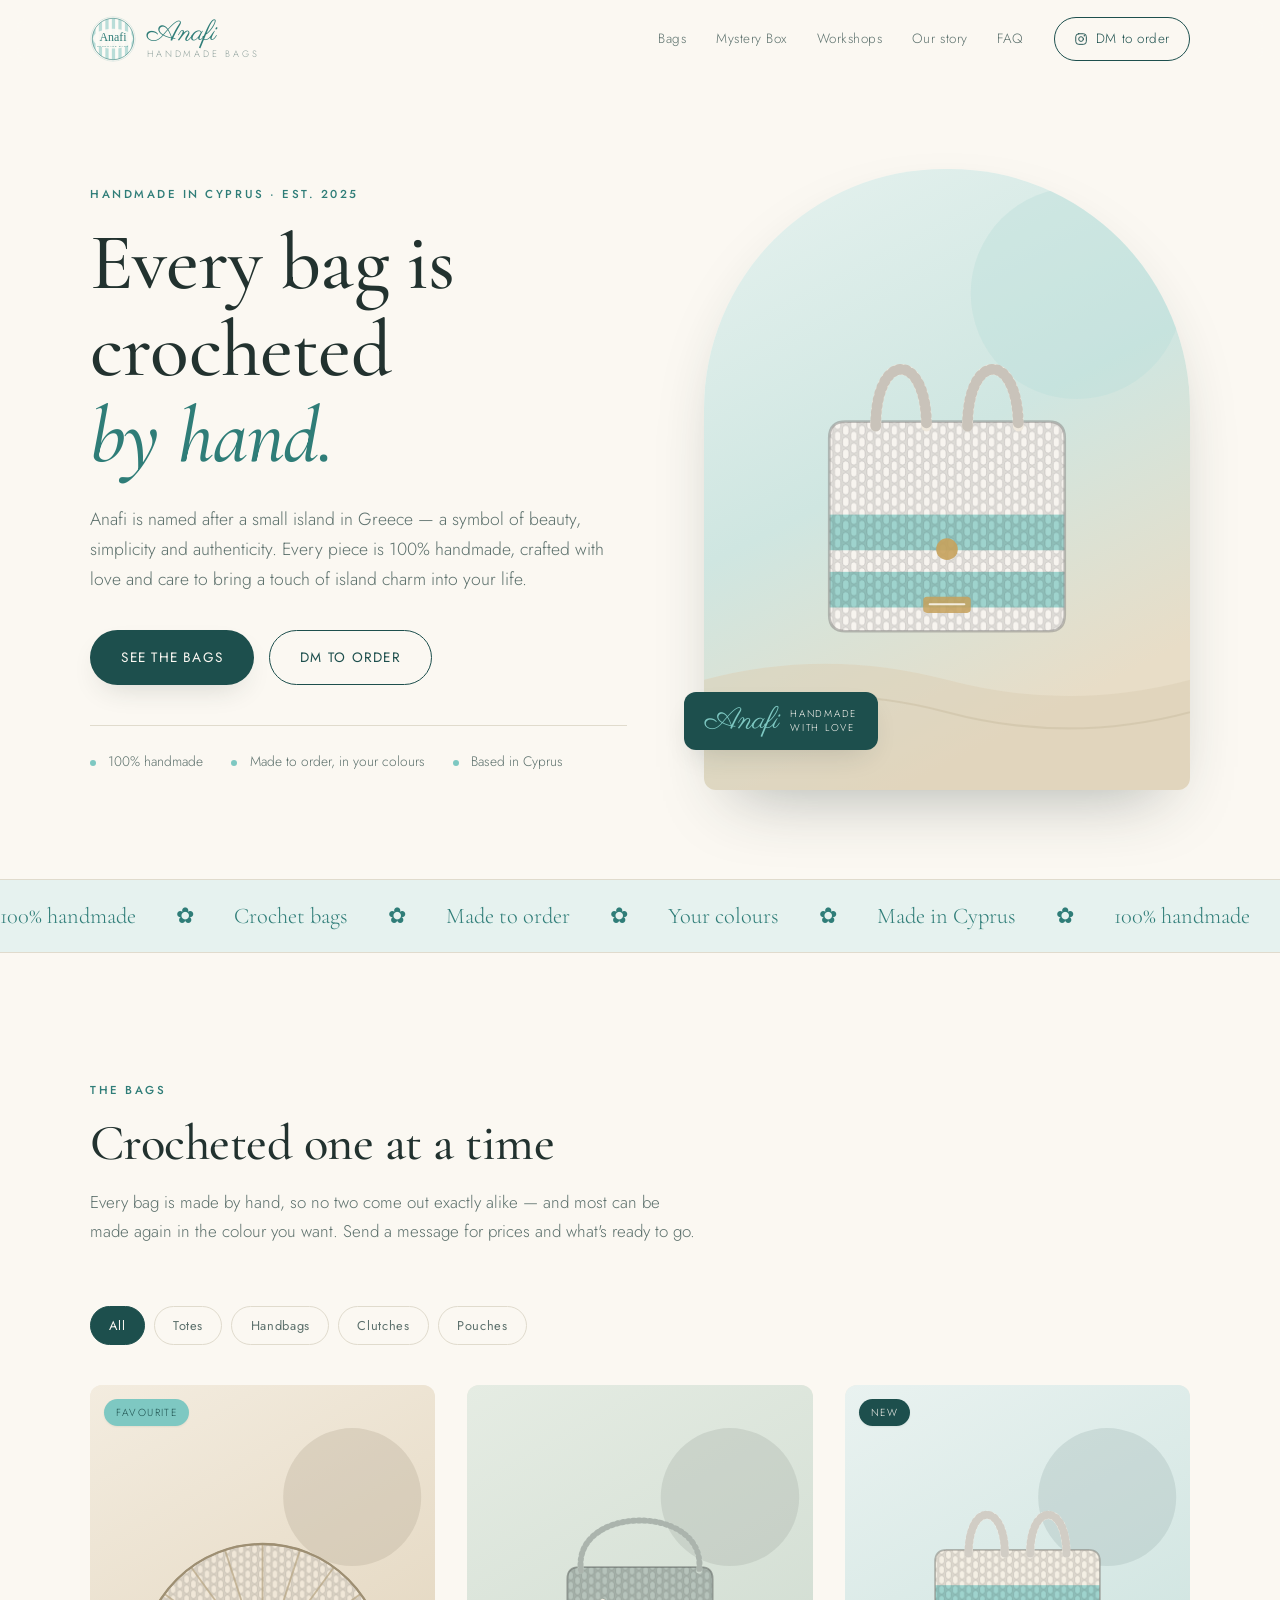
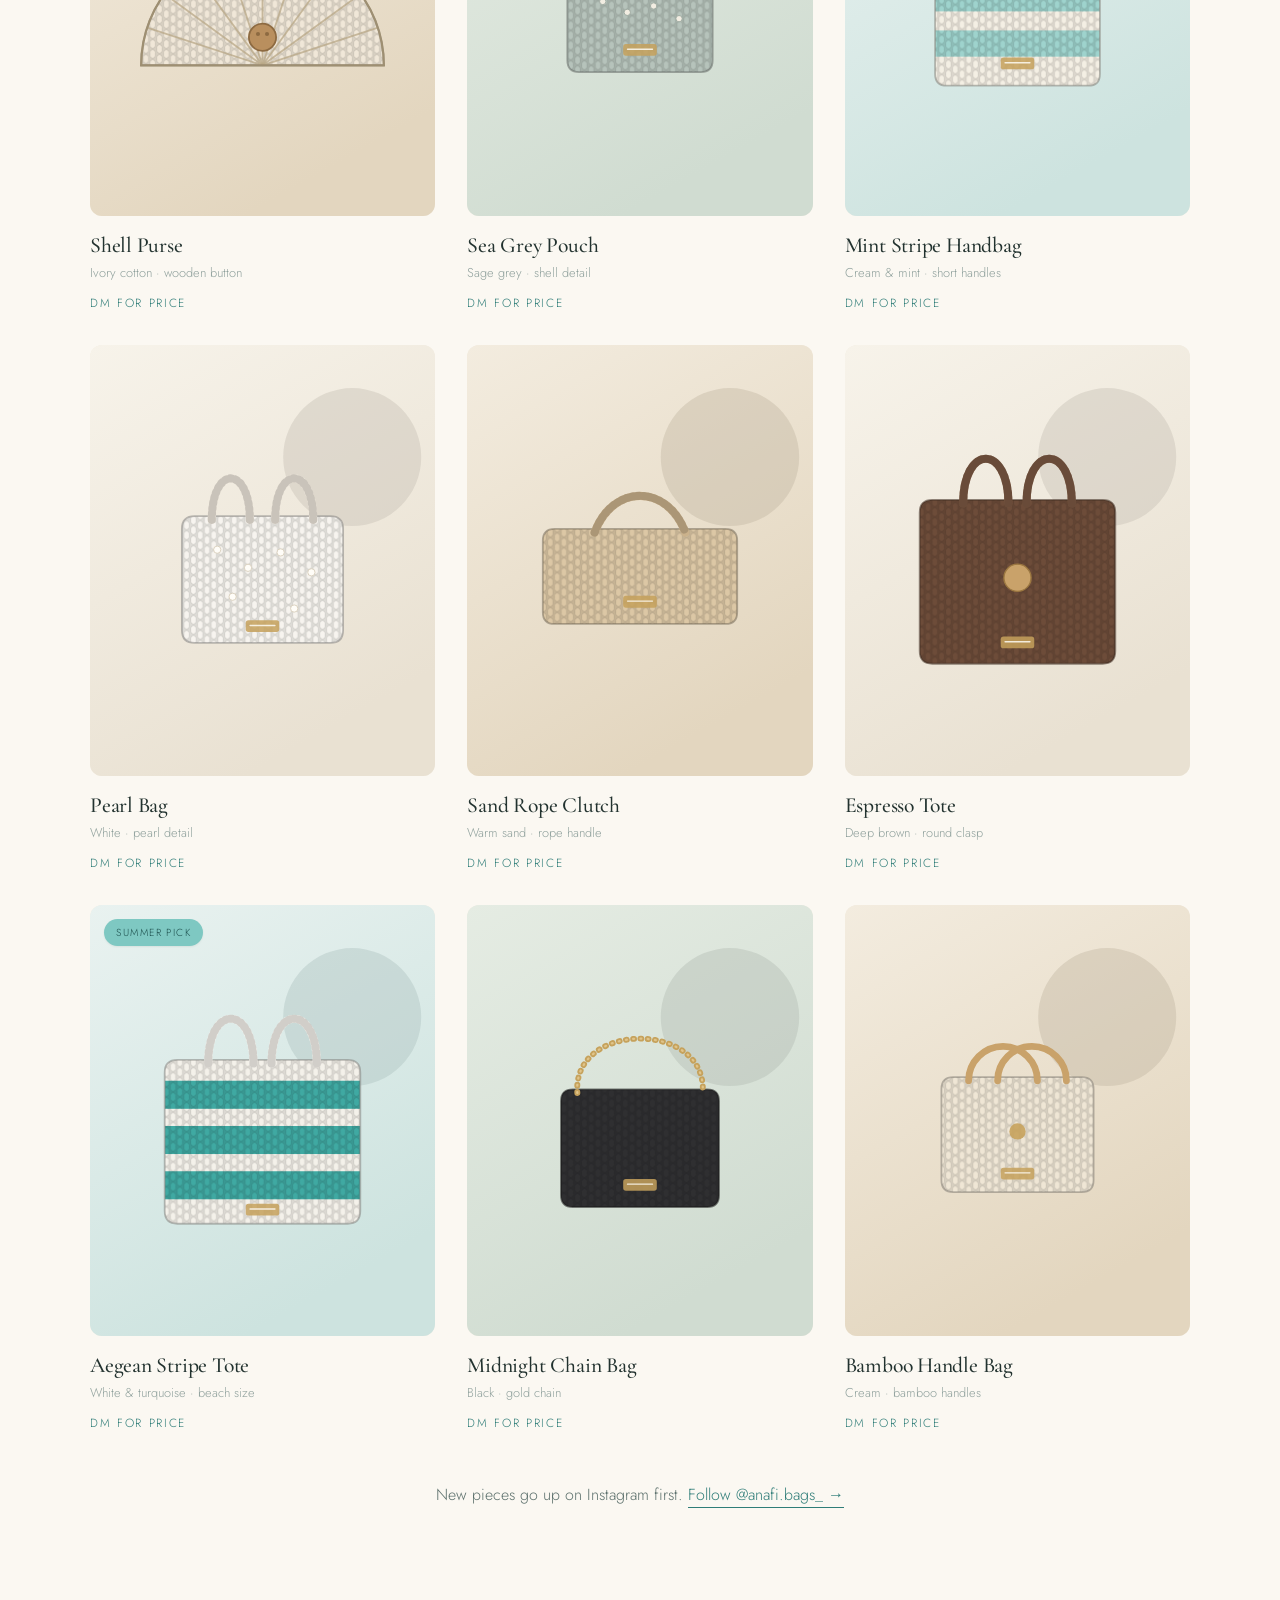
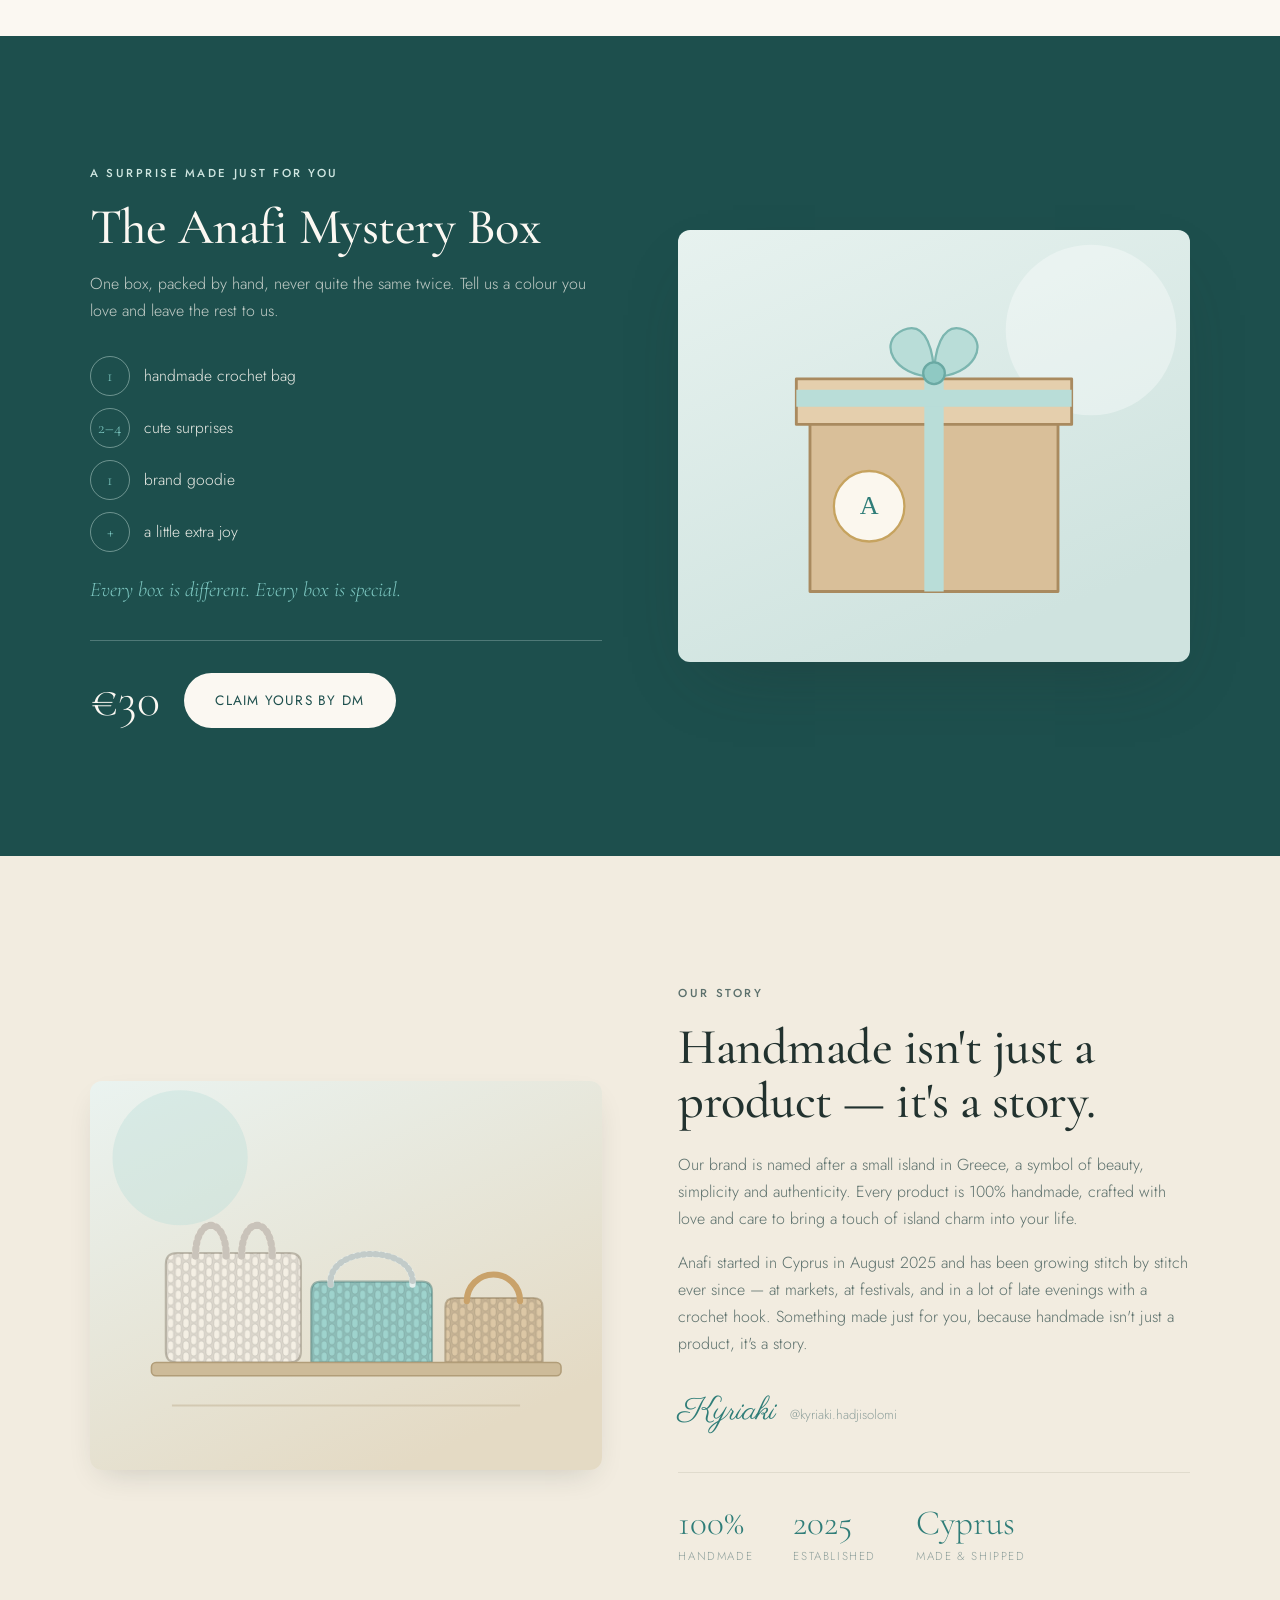
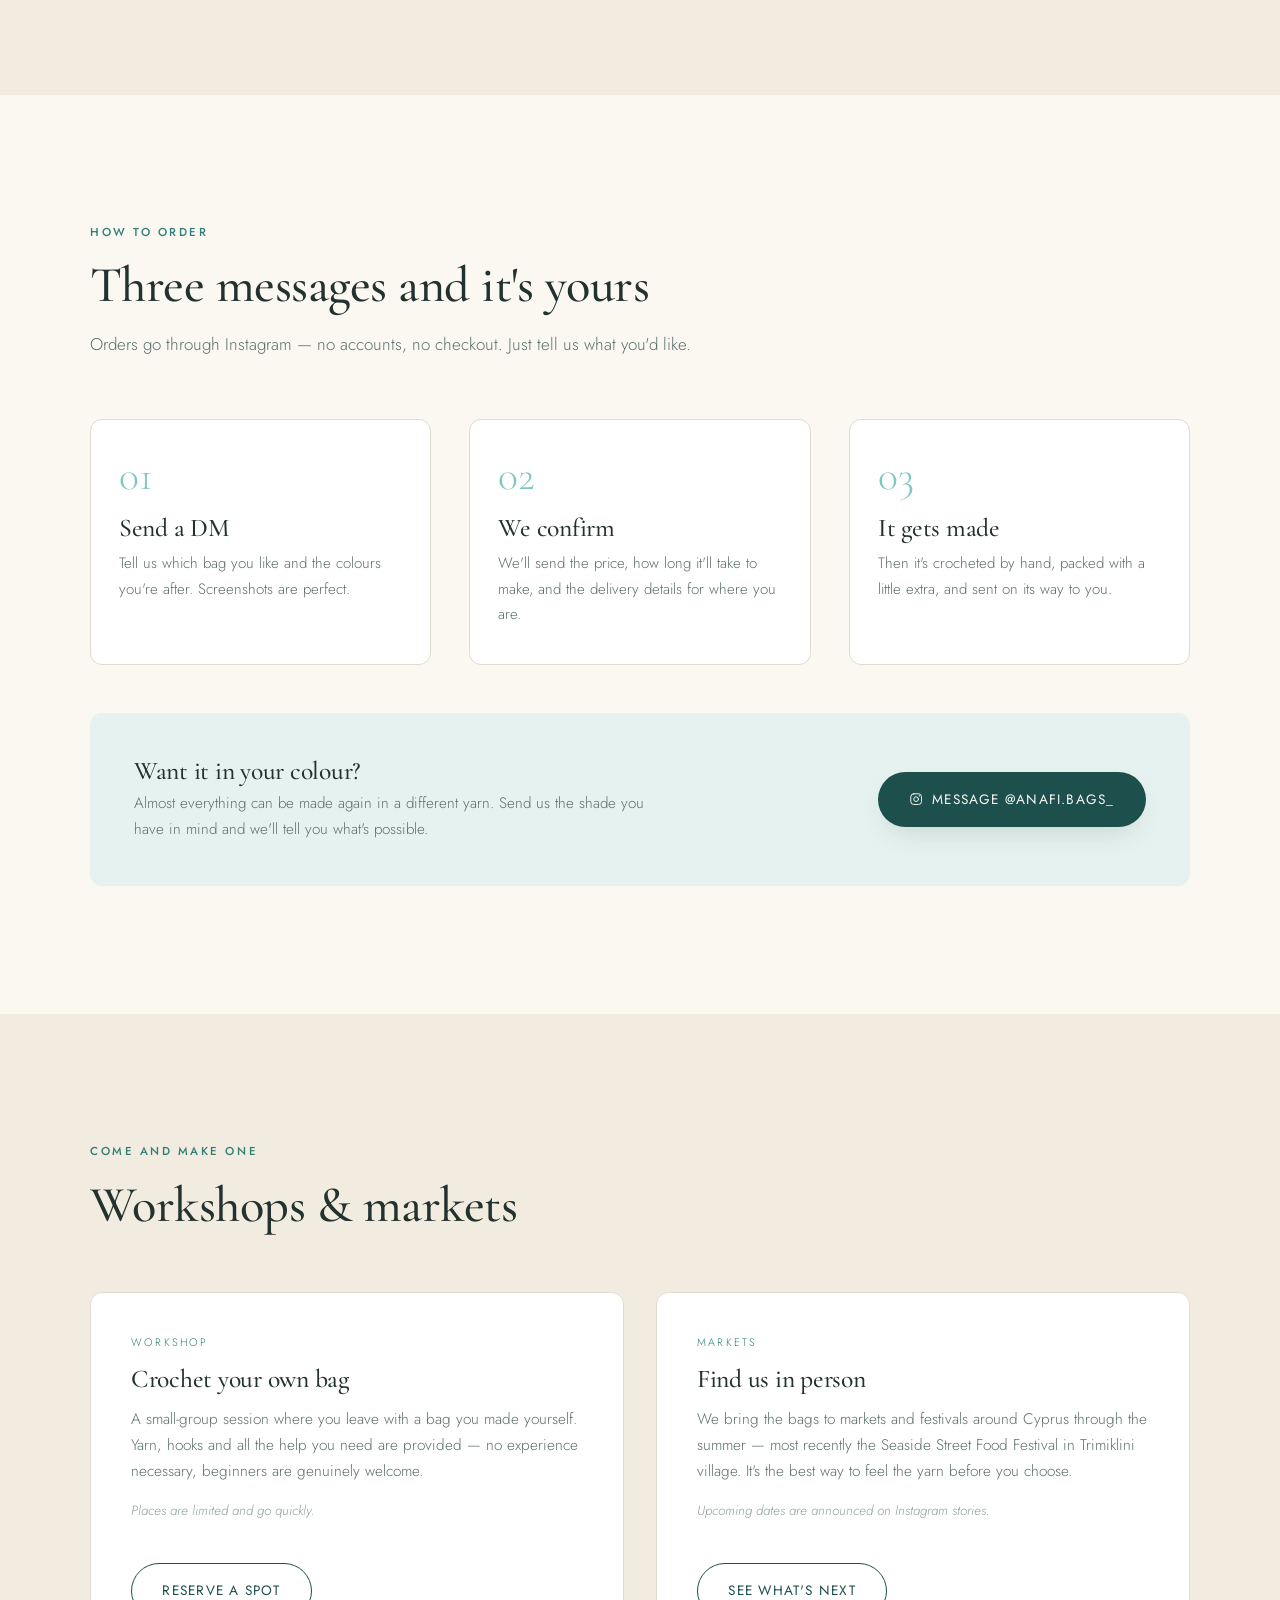
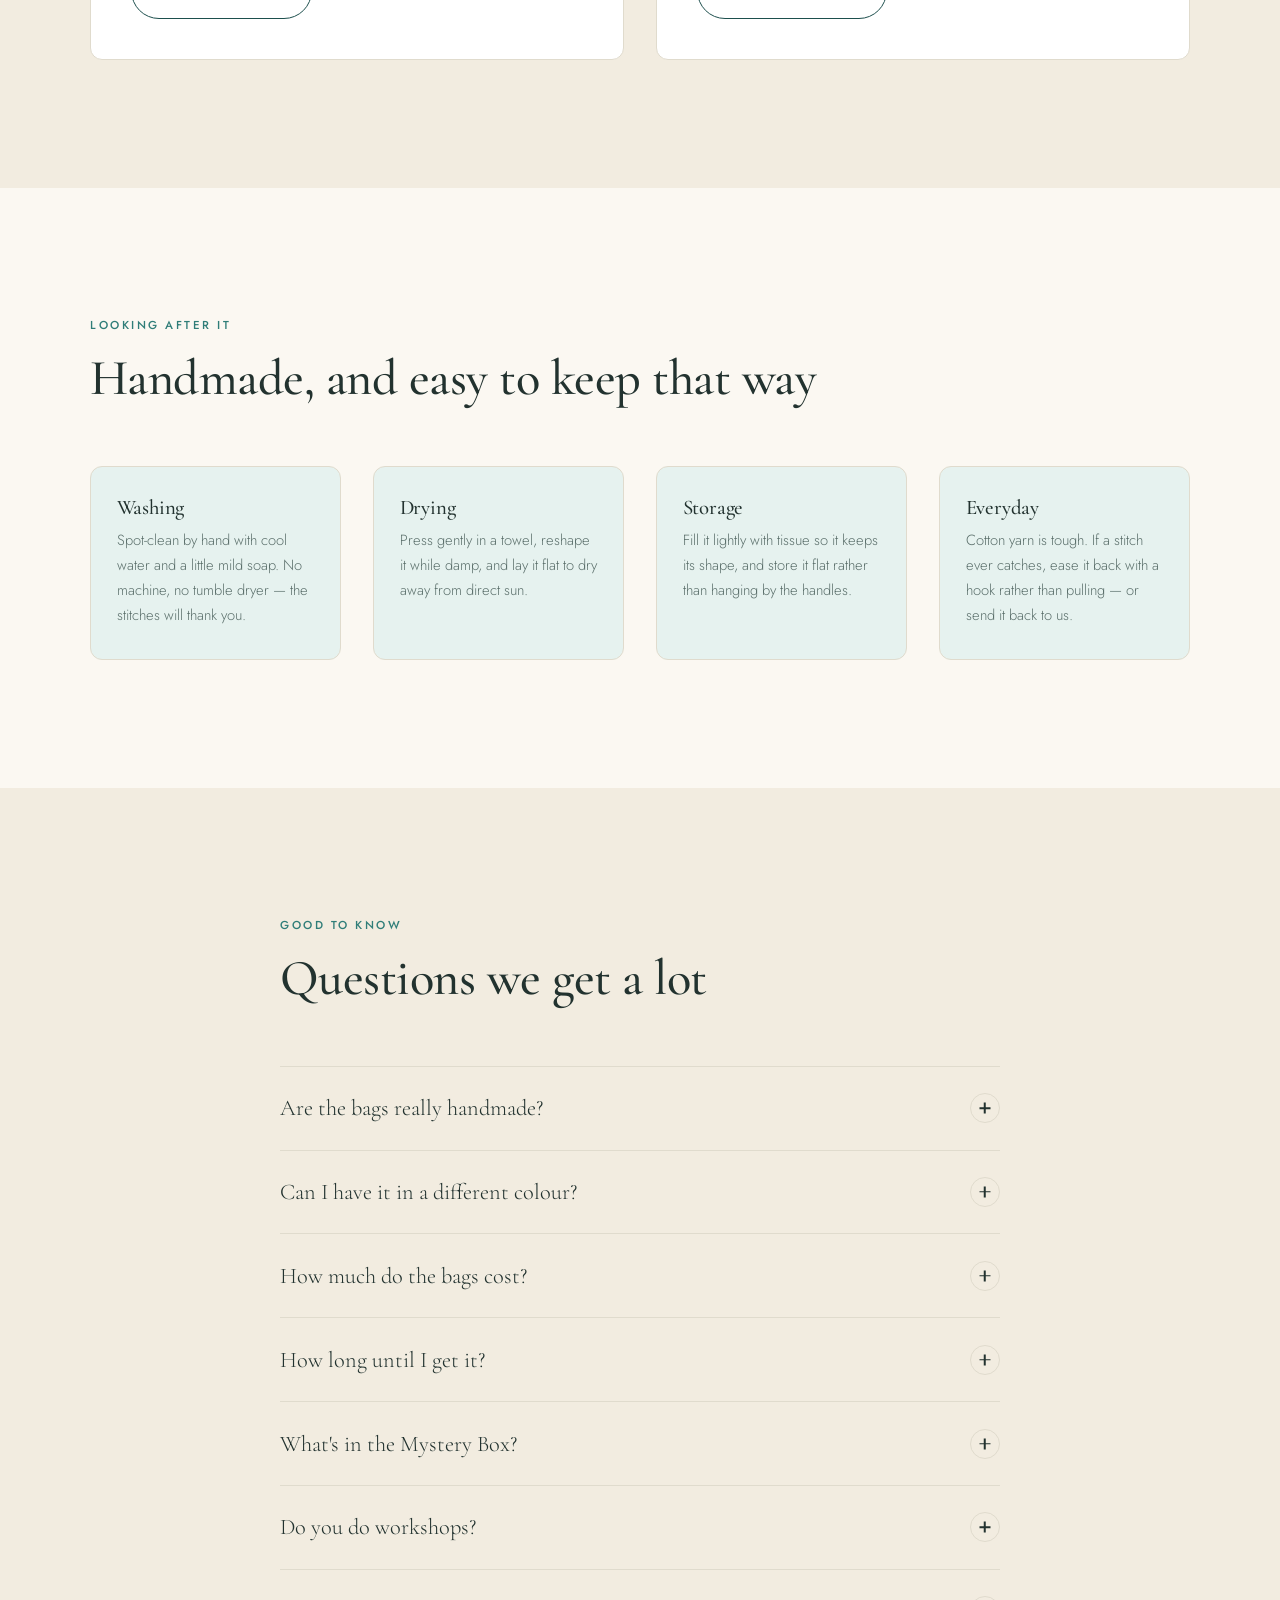
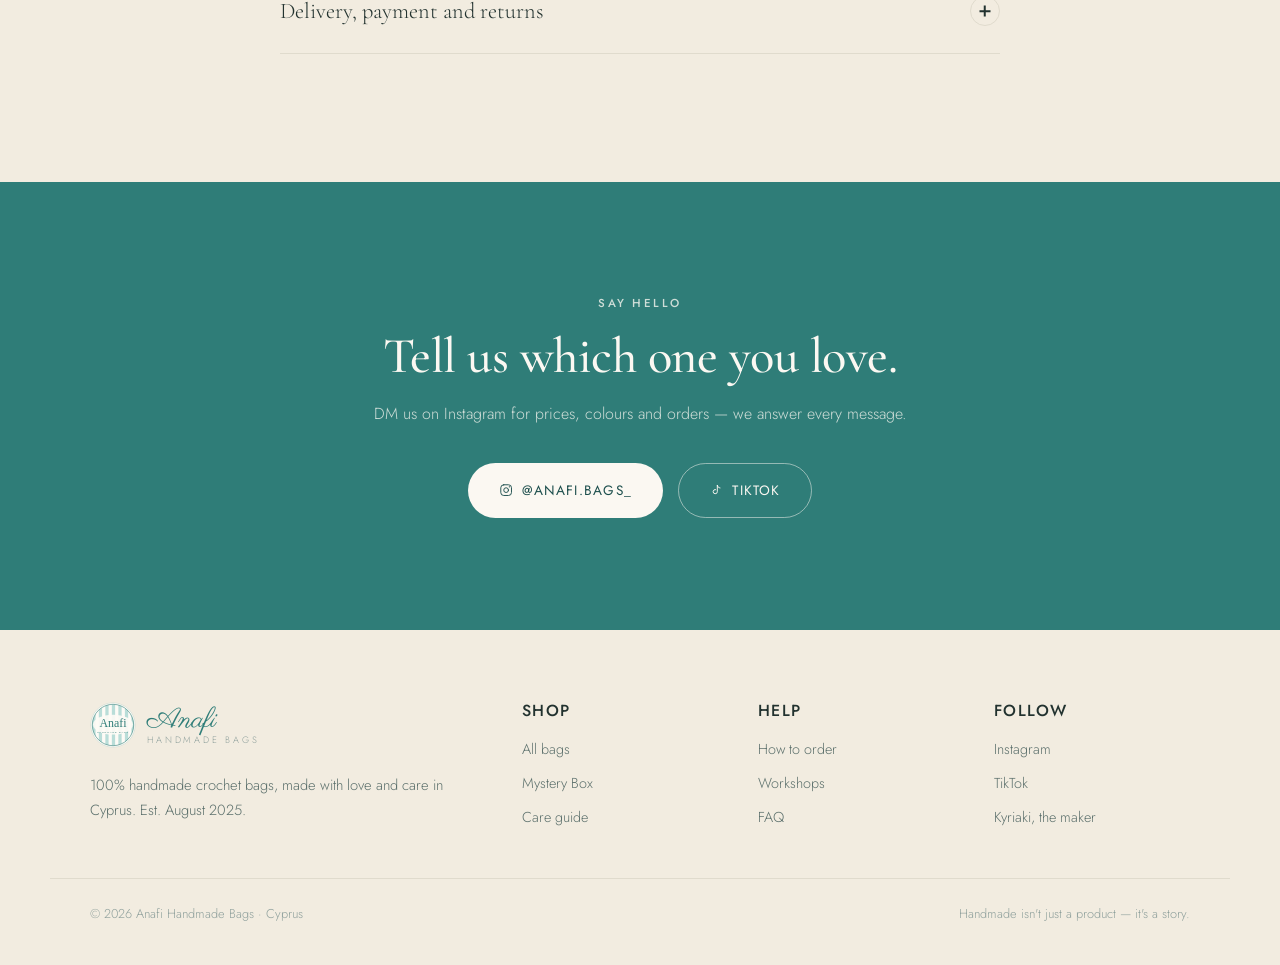
==== commit a9b34eb4: "Rebuild site around the real Anafi brand The first pass was built blind — Instagram is unreachable f" ====
--- a/index.html
+++ b/index.html
@@ -3,17 +3,17 @@
 <head>
 <meta charset="utf-8">
 <meta name="viewport" content="width=device-width, initial-scale=1">
-<title>Anafi Bags — Handpicked bags, made for everyday</title>
-<meta name="description" content="Anafi Bags is a small independent bag store. Totes, shoulder bags, crossbodies and evening pieces — chosen one at a time, shipped straight to your door.">
+<title>Anafi — Handmade Crochet Bags, Cyprus</title>
+<meta name="description" content="Anafi makes 100% handmade crochet bags in Cyprus. Named after a small Greek island — a symbol of beauty, simplicity and authenticity. DM to order.">
 <link rel="icon" href="assets/img/favicon.svg" type="image/svg+xml">
 <meta property="og:type" content="website">
-<meta property="og:title" content="Anafi Bags — Handpicked bags, made for everyday">
-<meta property="og:description" content="Totes, shoulder bags, crossbodies and evening pieces — chosen one at a time, shipped straight to your door.">
+<meta property="og:title" content="Anafi — Handmade Crochet Bags, Cyprus">
+<meta property="og:description" content="100% handmade crochet bags, made with love and care in Cyprus. Because handmade isn't just a product — it's a story.">
 <meta property="og:image" content="assets/img/hero.svg">
 <meta name="twitter:card" content="summary_large_image">
 <link rel="preconnect" href="https://fonts.googleapis.com">
 <link rel="preconnect" href="https://fonts.gstatic.com" crossorigin>
-<link href="https://fonts.googleapis.com/css2?family=Cormorant+Garamond:wght@400;500;600&family=Jost:wght@300;400;500&display=swap" rel="stylesheet">
+<link href="https://fonts.googleapis.com/css2?family=Cormorant+Garamond:wght@400;500;600&family=Jost:wght@300;400;500&family=Parisienne&display=swap" rel="stylesheet">
 <link rel="stylesheet" href="assets/css/styles.css">
 </head>
 <body>
@@ -22,23 +22,23 @@
 
 <header class="site-header" id="siteHeader">
   <div class="wrap header-inner">
-    <a class="brand" href="#top">
-      <span class="brand-mark" aria-hidden="true">A</span>
+    <a class="brand" href="#top" aria-label="Anafi — handmade bags, home">
+      <img class="brand-logo" src="assets/img/logo.svg" alt="" width="240" height="240">
       <span class="brand-text">
-        <span class="brand-name">Anafi Bags</span>
-        <span class="brand-sub">bag store</span>
+        <span class="brand-name">Anafi</span>
+        <span class="brand-sub">handmade bags</span>
       </span>
     </a>
 
     <nav class="nav" id="nav" aria-label="Main">
-      <a href="#collection">Collection</a>
+      <a href="#collection">Bags</a>
+      <a href="#mystery">Mystery Box</a>
+      <a href="#workshops">Workshops</a>
       <a href="#story">Our story</a>
-      <a href="#order">How to order</a>
-      <a href="#care">Care</a>
       <a href="#faq">FAQ</a>
       <a class="nav-cta" href="https://www.instagram.com/anafi.bags_/" target="_blank" rel="noopener">
         <svg class="ico" viewBox="0 0 24 24" aria-hidden="true"><rect x="3" y="3" width="18" height="18" rx="5"/><circle cx="12" cy="12" r="4"/><circle cx="17.5" cy="6.5" r="1.2" fill="currentColor" stroke="none"/></svg>
-        Message us
+        DM to order
       </a>
     </nav>
 
@@ -54,29 +54,29 @@
   <section class="hero" id="top">
     <div class="wrap hero-grid">
       <div class="hero-copy reveal">
-        <p class="eyebrow">Independent bag store</p>
-        <h1>Bags you'll<br>reach for<br><em>every day.</em></h1>
+        <p class="eyebrow">Handmade in Cyprus · Est. 2025</p>
+        <h1>Every bag is<br>crocheted<br><em>by hand.</em></h1>
         <p class="lede">
-          A small, carefully kept collection — totes for long days, crossbodies for
-          light ones, and a few evening pieces worth dressing up for. Every bag is
-          chosen by hand, one at a time.
+          Anafi is named after a small island in Greece — a symbol of beauty,
+          simplicity and authenticity. Every piece is 100% handmade, crafted with
+          love and care to bring a touch of island charm into your life.
         </p>
         <div class="hero-actions">
-          <a class="btn btn-primary" href="#collection">See the collection</a>
-          <a class="btn btn-ghost" href="https://www.instagram.com/anafi.bags_/" target="_blank" rel="noopener">Order on Instagram</a>
+          <a class="btn btn-primary" href="#collection">See the bags</a>
+          <a class="btn btn-ghost" href="https://www.instagram.com/anafi.bags_/" target="_blank" rel="noopener">DM to order</a>
         </div>
         <ul class="hero-points">
-          <li>Limited pieces, restocked rarely</li>
-          <li>Island-wide delivery in 1–3 days</li>
-          <li>Ask us anything by DM</li>
+          <li>100% handmade</li>
+          <li>Made to order, in your colours</li>
+          <li>Based in Cyprus</li>
         </ul>
       </div>
 
       <div class="hero-media reveal">
-        <img src="assets/img/hero.svg" alt="Anafi Bags signature tote" width="900" height="1150" loading="eager">
+        <img src="assets/img/hero.svg" alt="An Anafi handmade crochet bag" width="900" height="1150" loading="eager">
         <div class="hero-badge">
-          <span class="hero-badge-num">New</span>
-          <span class="hero-badge-txt">season<br>drop</span>
+          <span class="hero-badge-script">Anafi</span>
+          <span class="hero-badge-txt">handmade<br>with love</span>
         </div>
       </div>
     </div>
@@ -85,8 +85,8 @@
   <!-- ───────────────────────── Marquee ───────────────────────── -->
   <div class="marquee" aria-hidden="true">
     <div class="marquee-track">
-      <span>Totes</span><span>•</span><span>Shoulder bags</span><span>•</span><span>Crossbodies</span><span>•</span><span>Bucket bags</span><span>•</span><span>Evening</span><span>•</span><span>Backpacks</span><span>•</span>
-      <span>Totes</span><span>•</span><span>Shoulder bags</span><span>•</span><span>Crossbodies</span><span>•</span><span>Bucket bags</span><span>•</span><span>Evening</span><span>•</span><span>Backpacks</span><span>•</span>
+      <span>100% handmade</span><span>✿</span><span>Crochet bags</span><span>✿</span><span>Made to order</span><span>✿</span><span>Your colours</span><span>✿</span><span>Made in Cyprus</span><span>✿</span>
+      <span>100% handmade</span><span>✿</span><span>Crochet bags</span><span>✿</span><span>Made to order</span><span>✿</span><span>Your colours</span><span>✿</span><span>Made in Cyprus</span><span>✿</span>
     </div>
   </div>
 
@@ -94,121 +94,169 @@
   <section class="section" id="collection">
     <div class="wrap">
       <div class="section-head reveal">
-        <p class="eyebrow">The collection</p>
-        <h2>What's in store right now</h2>
+        <p class="eyebrow">The bags</p>
+        <h2>Crocheted one at a time</h2>
         <p class="section-lede">
-          Small batches, so pieces come and go. If something is sold out, send us a
-          message — we'll tell you when it's back.
-        </p>
-      </div>
-
-      <div class="filters reveal" role="group" aria-label="Filter bags by category">
+          Every bag is made by hand, so no two come out exactly alike — and most
+          can be made again in the colour you want. Send a message for prices and
+          what's ready to go.
+        </p>
+      </div>
+
+      <div class="filters reveal" role="group" aria-label="Filter bags by type">
         <button type="button" class="filter is-active" data-filter="all" aria-pressed="true">All</button>
         <button type="button" class="filter" data-filter="totes" aria-pressed="false">Totes</button>
-        <button type="button" class="filter" data-filter="shoulder" aria-pressed="false">Shoulder</button>
-        <button type="button" class="filter" data-filter="crossbody" aria-pressed="false">Crossbody</button>
-        <button type="button" class="filter" data-filter="evening" aria-pressed="false">Evening</button>
-        <button type="button" class="filter" data-filter="backpacks" aria-pressed="false">Backpacks</button>
+        <button type="button" class="filter" data-filter="handbags" aria-pressed="false">Handbags</button>
+        <button type="button" class="filter" data-filter="clutches" aria-pressed="false">Clutches</button>
+        <button type="button" class="filter" data-filter="pouches" aria-pressed="false">Pouches</button>
       </div>
 
       <div class="grid products" id="productGrid" aria-live="polite">
 
+        <article class="card reveal" data-category="clutches"
+                 data-name="Shell Purse"
+                 data-desc="A little scallop-shaped purse worked in ivory cotton yarn, finished with a wooden button. Small enough for a phone, cards and a lipstick — the one people pick up first at markets."
+                 data-meta="Cotton yarn · Wooden button · Made to order in your colour"
+                 data-img="assets/img/product-01.svg">
+          <div class="card-media">
+            <img src="assets/img/product-01.svg" alt="Ivory scallop-shaped crochet shell purse with a wooden button" width="800" height="1000" loading="lazy">
+            <span class="tag tag-hot">Favourite</span>
+            <button class="card-quick" type="button">Quick look</button>
+          </div>
+          <div class="card-body">
+            <h3>Shell Purse</h3>
+            <p class="card-meta">Ivory cotton · wooden button</p>
+            <p class="card-price">DM for price</p>
+          </div>
+        </article>
+
+        <article class="card reveal" data-category="pouches"
+                 data-name="Sea Grey Pouch"
+                 data-desc="A soft grey-green pouch with a braided handle and little hand-sewn shells across the front. Made to be thrown in a beach bag or carried on its own."
+                 data-meta="Cotton yarn · Braided handle · Hand-sewn shell detail"
+                 data-img="assets/img/product-02.svg">
+          <div class="card-media">
+            <img src="assets/img/product-02.svg" alt="Sage grey crochet pouch with a braided handle and shell details" width="800" height="1000" loading="lazy">
+            <button class="card-quick" type="button">Quick look</button>
+          </div>
+          <div class="card-body">
+            <h3>Sea Grey Pouch</h3>
+            <p class="card-meta">Sage grey · shell detail</p>
+            <p class="card-price">DM for price</p>
+          </div>
+        </article>
+
+        <article class="card reveal" data-category="handbags"
+                 data-name="Mint Stripe Handbag"
+                 data-desc="Cream and soft mint stripes with two rounded handles — the shape that goes to every summer market with us. Sits neatly in the hand or over the wrist."
+                 data-meta="Cotton yarn · Two short handles · Stripes in your colours"
+                 data-img="assets/img/product-03.svg">
+          <div class="card-media">
+            <img src="assets/img/product-03.svg" alt="Cream and mint striped crochet handbag with two short handles" width="800" height="1000" loading="lazy">
+            <span class="tag tag-new">New</span>
+            <button class="card-quick" type="button">Quick look</button>
+          </div>
+          <div class="card-body">
+            <h3>Mint Stripe Handbag</h3>
+            <p class="card-meta">Cream &amp; mint · short handles</p>
+            <p class="card-price">DM for price</p>
+          </div>
+        </article>
+
+        <article class="card reveal" data-category="handbags"
+                 data-name="Pearl Bag"
+                 data-desc="Chunky white crochet scattered with sewn-on pearls, on soft rope handles. Our dressiest everyday bag — it has been to more than one wedding."
+                 data-meta="Cotton yarn · Sewn pearl detail · Rope handles"
+                 data-img="assets/img/product-04.svg">
+          <div class="card-media">
+            <img src="assets/img/product-04.svg" alt="White chunky crochet bag with sewn pearl details and rope handles" width="800" height="1000" loading="lazy">
+            <button class="card-quick" type="button">Quick look</button>
+          </div>
+          <div class="card-body">
+            <h3>Pearl Bag</h3>
+            <p class="card-meta">White · pearl detail</p>
+            <p class="card-price">DM for price</p>
+          </div>
+        </article>
+
+        <article class="card reveal" data-category="clutches"
+                 data-name="Sand Rope Clutch"
+                 data-desc="A wide, soft clutch in warm sand with a single rope handle over the top. Holds far more than it looks like it will."
+                 data-meta="Cotton yarn · Single rope handle · Made to order"
+                 data-img="assets/img/product-05.svg">
+          <div class="card-media">
+            <img src="assets/img/product-05.svg" alt="Sand-coloured chunky crochet clutch with a rope handle" width="800" height="1000" loading="lazy">
+            <button class="card-quick" type="button">Quick look</button>
+          </div>
+          <div class="card-body">
+            <h3>Sand Rope Clutch</h3>
+            <p class="card-meta">Warm sand · rope handle</p>
+            <p class="card-price">DM for price</p>
+          </div>
+        </article>
+
         <article class="card reveal" data-category="totes"
-                 data-name="Kyma Tote" data-price="€58"
-                 data-desc="A roomy everyday tote in soft grain leather. Fits a 14&quot; laptop, a water bottle and the rest of it. Interior zip pocket and a magnetic top closure."
-                 data-meta="38 × 30 × 12 cm · Soft grain leather · Sand, Black, Olive"
-                 data-img="assets/img/product-01.svg">
-          <div class="card-media">
-            <img src="assets/img/product-01.svg" alt="Kyma Tote" width="800" height="1000" loading="lazy">
-            <span class="tag tag-new">New in</span>
-            <button class="card-quick" type="button">Quick look</button>
-          </div>
-          <div class="card-body">
-            <h3>Kyma Tote</h3>
-            <p class="card-meta">Soft grain leather · 3 colours</p>
-            <p class="card-price">€58</p>
-          </div>
-        </article>
-
-        <article class="card reveal" data-category="shoulder"
-                 data-name="Aura Shoulder Bag" data-price="€64"
-                 data-desc="A structured shoulder bag with a fold-over flap and a slim adjustable strap. Sits neatly under the arm and holds far more than it looks."
-                 data-meta="26 × 18 × 9 cm · Pebbled leather · Cognac, Black"
-                 data-img="assets/img/product-02.svg">
-          <div class="card-media">
-            <img src="assets/img/product-02.svg" alt="Aura Shoulder Bag" width="800" height="1000" loading="lazy">
-            <button class="card-quick" type="button">Quick look</button>
-          </div>
-          <div class="card-body">
-            <h3>Aura Shoulder Bag</h3>
-            <p class="card-meta">Pebbled leather · 2 colours</p>
-            <p class="card-price">€64</p>
-          </div>
-        </article>
-
-        <article class="card reveal" data-category="crossbody"
-                 data-name="Nisi Crossbody" data-price="€46"
-                 data-desc="Small, light and hands-free. Phone, cards, keys and a lipstick — nothing more, which is the point. Long strap, adjustable to the hip."
-                 data-meta="20 × 15 × 6 cm · Vegan leather · Cream, Tan, Black"
-                 data-img="assets/img/product-03.svg">
-          <div class="card-media">
-            <img src="assets/img/product-03.svg" alt="Nisi Crossbody" width="800" height="1000" loading="lazy">
-            <span class="tag tag-hot">Bestseller</span>
-            <button class="card-quick" type="button">Quick look</button>
-          </div>
-          <div class="card-body">
-            <h3>Nisi Crossbody</h3>
-            <p class="card-meta">Vegan leather · 3 colours</p>
-            <p class="card-price">€46</p>
-          </div>
-        </article>
-
-        <article class="card reveal" data-category="shoulder"
-                 data-name="Ammos Bucket Bag" data-price="€52"
-                 data-desc="A relaxed bucket shape with a drawstring top and a lined interior. Slouches beautifully once you've carried it a few weeks."
-                 data-meta="24 × 28 × 14 cm · Suede-touch finish · Sand, Chocolate"
-                 data-img="assets/img/product-04.svg">
-          <div class="card-media">
-            <img src="assets/img/product-04.svg" alt="Ammos Bucket Bag" width="800" height="1000" loading="lazy">
-            <button class="card-quick" type="button">Quick look</button>
-          </div>
-          <div class="card-body">
-            <h3>Ammos Bucket Bag</h3>
-            <p class="card-meta">Suede-touch · 2 colours</p>
-            <p class="card-price">€52</p>
-          </div>
-        </article>
-
-        <article class="card reveal" data-category="evening"
-                 data-name="Selini Clutch" data-price="€38"
-                 data-desc="An envelope clutch with a soft gold clasp and a hidden chain, so it works held or worn. Made for dinners that run late."
-                 data-meta="27 × 15 × 4 cm · Satin finish · Ivory, Deep green"
-                 data-img="assets/img/product-05.svg">
-          <div class="card-media">
-            <img src="assets/img/product-05.svg" alt="Selini Clutch" width="800" height="1000" loading="lazy">
-            <span class="tag tag-low">Few left</span>
-            <button class="card-quick" type="button">Quick look</button>
-          </div>
-          <div class="card-body">
-            <h3>Selini Clutch</h3>
-            <p class="card-meta">Satin finish · 2 colours</p>
-            <p class="card-price">€38</p>
-          </div>
-        </article>
-
-        <article class="card reveal" data-category="backpacks"
-                 data-name="Thalassa Backpack" data-price="€72"
-                 data-desc="A soft-body backpack with a flap closure, padded straps and a sleeve for a laptop. Our pick for travel days and long commutes."
-                 data-meta="30 × 40 × 14 cm · Water-repellent canvas & leather trim · Black, Stone"
+                 data-name="Espresso Tote"
+                 data-desc="Deep brown chunky crochet with a round clasp at the front and generous handles. The one for market days, books and everything else."
+                 data-meta="Cotton yarn · Round clasp · Roomy everyday shape"
                  data-img="assets/img/product-06.svg">
           <div class="card-media">
-            <img src="assets/img/product-06.svg" alt="Thalassa Backpack" width="800" height="1000" loading="lazy">
-            <button class="card-quick" type="button">Quick look</button>
-          </div>
-          <div class="card-body">
-            <h3>Thalassa Backpack</h3>
-            <p class="card-meta">Canvas & leather · 2 colours</p>
-            <p class="card-price">€72</p>
+            <img src="assets/img/product-06.svg" alt="Dark brown chunky crochet tote with a round clasp" width="800" height="1000" loading="lazy">
+            <button class="card-quick" type="button">Quick look</button>
+          </div>
+          <div class="card-body">
+            <h3>Espresso Tote</h3>
+            <p class="card-meta">Deep brown · round clasp</p>
+            <p class="card-price">DM for price</p>
+          </div>
+        </article>
+
+        <article class="card reveal" data-category="totes"
+                 data-name="Aegean Stripe Tote"
+                 data-desc="White and turquoise stripes, straight off the water the brand is named for. Big enough for a towel, a book and a bottle of water."
+                 data-meta="Cotton yarn · Beach-sized · Stripes in your colours"
+                 data-img="assets/img/product-07.svg">
+          <div class="card-media">
+            <img src="assets/img/product-07.svg" alt="White and turquoise striped crochet tote" width="800" height="1000" loading="lazy">
+            <span class="tag tag-hot">Summer pick</span>
+            <button class="card-quick" type="button">Quick look</button>
+          </div>
+          <div class="card-body">
+            <h3>Aegean Stripe Tote</h3>
+            <p class="card-meta">White &amp; turquoise · beach size</p>
+            <p class="card-price">DM for price</p>
+          </div>
+        </article>
+
+        <article class="card reveal" data-category="handbags"
+                 data-name="Midnight Chain Bag"
+                 data-desc="Black crochet on a gold chain — the evening one. Wear the chain long or doubled short, whichever the night calls for."
+                 data-meta="Cotton yarn · Gold chain strap · Evening shape"
+                 data-img="assets/img/product-08.svg">
+          <div class="card-media">
+            <img src="assets/img/product-08.svg" alt="Black crochet bag with a gold chain strap" width="800" height="1000" loading="lazy">
+            <button class="card-quick" type="button">Quick look</button>
+          </div>
+          <div class="card-body">
+            <h3>Midnight Chain Bag</h3>
+            <p class="card-meta">Black · gold chain</p>
+            <p class="card-price">DM for price</p>
+          </div>
+        </article>
+
+        <article class="card reveal" data-category="handbags"
+                 data-name="Bamboo Handle Bag"
+                 data-desc="Cream crochet finished with round bamboo handles and gold hardware. Structured, a little bit dressed up, and light to carry."
+                 data-meta="Cotton yarn · Round bamboo handles · Gold hardware"
+                 data-img="assets/img/product-09.svg">
+          <div class="card-media">
+            <img src="assets/img/product-09.svg" alt="Cream crochet bag with round bamboo handles" width="800" height="1000" loading="lazy">
+            <button class="card-quick" type="button">Quick look</button>
+          </div>
+          <div class="card-body">
+            <h3>Bamboo Handle Bag</h3>
+            <p class="card-meta">Cream · bamboo handles</p>
+            <p class="card-price">DM for price</p>
           </div>
         </article>
 
@@ -217,9 +265,37 @@
       <p class="grid-empty" id="gridEmpty" hidden>Nothing in this category right now — try another, or ask us on Instagram.</p>
 
       <p class="collection-foot reveal">
-        More pieces go up on Instagram first.
+        New pieces go up on Instagram first.
         <a href="https://www.instagram.com/anafi.bags_/" target="_blank" rel="noopener">Follow @anafi.bags_ →</a>
       </p>
+    </div>
+  </section>
+
+  <!-- ───────────────────────── Mystery Box ───────────────────────── -->
+  <section class="section mystery" id="mystery">
+    <div class="wrap mystery-grid">
+      <div class="mystery-copy reveal">
+        <p class="eyebrow eyebrow-light">A surprise made just for you</p>
+        <h2>The Anafi Mystery Box</h2>
+        <p class="mystery-lede">
+          One box, packed by hand, never quite the same twice. Tell us a colour you
+          love and leave the rest to us.
+        </p>
+        <ul class="mystery-list">
+          <li><span>1</span> handmade crochet bag</li>
+          <li><span>2–4</span> cute surprises</li>
+          <li><span>1</span> brand goodie</li>
+          <li><span>+</span> a little extra joy</li>
+        </ul>
+        <p class="mystery-note">Every box is different. Every box is special.</p>
+        <div class="mystery-actions">
+          <span class="mystery-price">€30</span>
+          <a class="btn btn-light" href="https://www.instagram.com/anafi.bags_/" target="_blank" rel="noopener">Claim yours by DM</a>
+        </div>
+      </div>
+      <div class="mystery-media reveal">
+        <img src="assets/img/mystery-box.svg" alt="The Anafi mystery box, tied with a mint ribbon" width="900" height="760" loading="lazy">
+      </div>
     </div>
   </section>
 
@@ -227,25 +303,30 @@
   <section class="section section-alt" id="story">
     <div class="wrap story-grid">
       <div class="story-media reveal">
-        <img src="assets/img/atelier.svg" alt="Bags being prepared for shipping" width="1000" height="760" loading="lazy">
+        <img src="assets/img/story.svg" alt="A shelf of finished Anafi bags" width="1000" height="760" loading="lazy">
       </div>
       <div class="story-copy reveal">
         <p class="eyebrow">Our story</p>
-        <h2>It started with one bag that wouldn't wear out.</h2>
+        <h2>Handmade isn't just a product — it's a story.</h2>
         <p>
-          Anafi Bags began the way most small shops do — with a search for one good
-          bag and a lot of disappointment along the way. Everything was either too
-          precious to use or fell apart by winter.
+          Our brand is named after a small island in Greece, a symbol of beauty,
+          simplicity and authenticity. Every product is 100% handmade, crafted with
+          love and care to bring a touch of island charm into your life.
         </p>
         <p>
-          So we started sourcing ourselves: a handful of makers, small runs, honest
-          materials, and prices that don't pretend. Every piece we list is one we'd
-          carry ourselves, and we say no to a lot more than we say yes to.
+          Anafi started in Cyprus in August 2025 and has been growing stitch by
+          stitch ever since — at markets, at festivals, and in a lot of late
+          evenings with a crochet hook. Something made just for you, because
+          handmade isn't just a product, it's a story.
+        </p>
+        <p class="story-sign">
+          <span class="script">Kyriaki</span>
+          <a href="https://www.instagram.com/kyriaki.hadjisolomi/" target="_blank" rel="noopener">@kyriaki.hadjisolomi</a>
         </p>
         <div class="stats">
-          <div class="stat"><span class="stat-num">300+</span><span class="stat-lbl">bags delivered</span></div>
-          <div class="stat"><span class="stat-num">12</span><span class="stat-lbl">pieces in store</span></div>
-          <div class="stat"><span class="stat-num">1–3</span><span class="stat-lbl">day delivery</span></div>
+          <div class="stat"><span class="stat-num">100%</span><span class="stat-lbl">handmade</span></div>
+          <div class="stat"><span class="stat-num">2025</span><span class="stat-lbl">established</span></div>
+          <div class="stat"><span class="stat-num">Cyprus</span><span class="stat-lbl">made &amp; shipped</span></div>
         </div>
       </div>
     </div>
@@ -256,35 +337,35 @@
     <div class="wrap">
       <div class="section-head reveal">
         <p class="eyebrow">How to order</p>
-        <h2>Three messages and it's on its way</h2>
+        <h2>Three messages and it's yours</h2>
         <p class="section-lede">
-          We take orders straight through Instagram — no accounts, no checkout, no
-          fuss. Here's exactly how it goes.
+          Orders go through Instagram — no accounts, no checkout. Just tell us what
+          you'd like.
         </p>
       </div>
 
       <ol class="steps">
         <li class="step reveal">
           <span class="step-num">01</span>
-          <h3>Send us a DM</h3>
-          <p>Tell us which bag caught your eye and the colour you're after. Screenshots are perfect.</p>
+          <h3>Send a DM</h3>
+          <p>Tell us which bag you like and the colours you're after. Screenshots are perfect.</p>
         </li>
         <li class="step reveal">
           <span class="step-num">02</span>
-          <h3>We confirm & reserve</h3>
-          <p>We check stock, hold the piece for you for 24 hours, and send the total including delivery.</p>
+          <h3>We confirm</h3>
+          <p>We'll send the price, how long it'll take to make, and the delivery details for where you are.</p>
         </li>
         <li class="step reveal">
           <span class="step-num">03</span>
-          <h3>Pay & receive</h3>
-          <p>Bank transfer, Revolut, or cash on delivery. Then it ships the same or next working day.</p>
+          <h3>It gets made</h3>
+          <p>Then it's crocheted by hand, packed with a little extra, and sent on its way to you.</p>
         </li>
       </ol>
 
       <div class="order-cta reveal">
         <div>
-          <h3>Not sure which one?</h3>
-          <p>Tell us what you carry on a normal day and we'll point you to the right size. Genuinely — we like doing this.</p>
+          <h3>Want it in your colour?</h3>
+          <p>Almost everything can be made again in a different yarn. Send us the shade you have in mind and we'll tell you what's possible.</p>
         </div>
         <a class="btn btn-primary" href="https://www.instagram.com/anafi.bags_/" target="_blank" rel="noopener">
           <svg class="ico" viewBox="0 0 24 24" aria-hidden="true"><rect x="3" y="3" width="18" height="18" rx="5"/><circle cx="12" cy="12" r="4"/><circle cx="17.5" cy="6.5" r="1.2" fill="currentColor" stroke="none"/></svg>
@@ -294,36 +375,70 @@
     </div>
   </section>
 
-  <!-- ───────────────────────── Care ───────────────────────── -->
-  <section class="section section-alt" id="care">
+  <!-- ───────────────────────── Workshops & markets ───────────────────────── -->
+  <section class="section section-alt" id="workshops">
     <div class="wrap">
       <div class="section-head reveal">
-        <p class="eyebrow">Materials &amp; care</p>
-        <h2>Look after it and it'll look after you</h2>
+        <p class="eyebrow">Come and make one</p>
+        <h2>Workshops &amp; markets</h2>
+      </div>
+      <div class="grid two-up">
+        <div class="feature-card reveal">
+          <span class="feature-kicker">Workshop</span>
+          <h3>Crochet your own bag</h3>
+          <p>
+            A small-group session where you leave with a bag you made yourself.
+            Yarn, hooks and all the help you need are provided — no experience
+            necessary, beginners are genuinely welcome.
+          </p>
+          <p class="feature-meta">Places are limited and go quickly.</p>
+          <a class="btn btn-ghost" href="https://www.instagram.com/anafi.bags_/" target="_blank" rel="noopener">Reserve a spot</a>
+        </div>
+        <div class="feature-card reveal">
+          <span class="feature-kicker">Markets</span>
+          <h3>Find us in person</h3>
+          <p>
+            We bring the bags to markets and festivals around Cyprus through the
+            summer — most recently the Seaside Street Food Festival in Trimiklini
+            village. It's the best way to feel the yarn before you choose.
+          </p>
+          <p class="feature-meta">Upcoming dates are announced on Instagram stories.</p>
+          <a class="btn btn-ghost" href="https://www.instagram.com/anafi.bags_/" target="_blank" rel="noopener">See what's next</a>
+        </div>
+      </div>
+    </div>
+  </section>
+
+  <!-- ───────────────────────── Care ───────────────────────── -->
+  <section class="section" id="care">
+    <div class="wrap">
+      <div class="section-head reveal">
+        <p class="eyebrow">Looking after it</p>
+        <h2>Handmade, and easy to keep that way</h2>
       </div>
       <div class="grid care-grid">
         <div class="care-card reveal">
-          <h3>Leather</h3>
-          <p>Wipe with a dry cloth, condition twice a year, and keep it out of direct sun. Scuffs settle into character.</p>
+          <h3>Washing</h3>
+          <p>Spot-clean by hand with cool water and a little mild soap. No machine, no tumble dryer — the stitches will thank you.</p>
         </div>
         <div class="care-card reveal">
-          <h3>Canvas</h3>
-          <p>Spot-clean with mild soap and cold water. Air dry away from radiators — never in the machine.</p>
-        </div>
-        <div class="care-card reveal">
-          <h3>Suede finish</h3>
-          <p>Brush gently in one direction to lift the nap. Keep away from rain, or use a suede protector spray first.</p>
+          <h3>Drying</h3>
+          <p>Press gently in a towel, reshape it while damp, and lay it flat to dry away from direct sun.</p>
         </div>
         <div class="care-card reveal">
           <h3>Storage</h3>
-          <p>Stuff with tissue so the shape holds, and store upright in the dust bag that came with it.</p>
+          <p>Fill it lightly with tissue so it keeps its shape, and store it flat rather than hanging by the handles.</p>
+        </div>
+        <div class="care-card reveal">
+          <h3>Everyday</h3>
+          <p>Cotton yarn is tough. If a stitch ever catches, ease it back with a hook rather than pulling — or send it back to us.</p>
         </div>
       </div>
     </div>
   </section>
 
   <!-- ───────────────────────── FAQ ───────────────────────── -->
-  <section class="section" id="faq">
+  <section class="section section-alt" id="faq">
     <div class="wrap faq-wrap">
       <div class="section-head reveal">
         <p class="eyebrow">Good to know</p>
@@ -332,28 +447,32 @@
 
       <div class="accordion reveal">
         <details>
-          <summary>How long does delivery take?<span class="chev" aria-hidden="true"></span></summary>
-          <div class="acc-body"><p>Orders placed before 2pm ship the same working day. Local delivery lands in 1–3 days; elsewhere it's usually 3–7 days and we'll send you a tracking number either way.</p></div>
-        </details>
-        <details>
-          <summary>What does delivery cost?<span class="chev" aria-hidden="true"></span></summary>
-          <div class="acc-body"><p>A flat fee locally, and free on orders over €70. For anywhere else we quote you the exact cost in the DM before you pay anything.</p></div>
-        </details>
-        <details>
-          <summary>Can I return or exchange a bag?<span class="chev" aria-hidden="true"></span></summary>
-          <div class="acc-body"><p>Yes — within 14 days, unused and in its dust bag. Exchanges are free; for refunds the return postage is on you. Just message us first so we can expect it.</p></div>
-        </details>
-        <details>
-          <summary>How do I pay?<span class="chev" aria-hidden="true"></span></summary>
-          <div class="acc-body"><p>Bank transfer, Revolut, or cash on delivery for local orders. We'll send the details once your piece is reserved.</p></div>
-        </details>
-        <details>
-          <summary>Something sold out — will it come back?<span class="chev" aria-hidden="true"></span></summary>
-          <div class="acc-body"><p>Often, but not always: runs are small. Send us a message and we'll add you to the list for that piece and tell you the moment it lands.</p></div>
-        </details>
-        <details>
-          <summary>Do you take custom or wholesale orders?<span class="chev" aria-hidden="true"></span></summary>
-          <div class="acc-body"><p>For larger orders and gifting, yes — get in touch and tell us the quantity and the date you need them by.</p></div>
+          <summary>Are the bags really handmade?<span class="chev" aria-hidden="true"></span></summary>
+          <div class="acc-body"><p>Every single one, 100%, crocheted by hand here in Cyprus. That also means small differences between bags of the same design — that's the handmade part, not a fault.</p></div>
+        </details>
+        <details>
+          <summary>Can I have it in a different colour?<span class="chev" aria-hidden="true"></span></summary>
+          <div class="acc-body"><p>Usually yes. Send us the shade you have in mind and we'll tell you what we can get in that yarn. Custom colours take a little longer than something already made.</p></div>
+        </details>
+        <details>
+          <summary>How much do the bags cost?<span class="chev" aria-hidden="true"></span></summary>
+          <div class="acc-body"><p>Prices depend on the size and how much yarn and time a piece takes, so we quote each one in the DM. There's also a price list saved in our Instagram highlights.</p></div>
+        </details>
+        <details>
+          <summary>How long until I get it?<span class="chev" aria-hidden="true"></span></summary>
+          <div class="acc-body"><p>If it's already made, it goes out quickly. If we're making it for you, we'll give you a realistic date when you order — it depends on the design and how many are in the queue.</p></div>
+        </details>
+        <details>
+          <summary>What's in the Mystery Box?<span class="chev" aria-hidden="true"></span></summary>
+          <div class="acc-body"><p>A handmade crochet bag, two to four little surprises, a brand goodie and a bit of extra joy — €30. No two boxes are packed the same.</p></div>
+        </details>
+        <details>
+          <summary>Do you do workshops?<span class="chev" aria-hidden="true"></span></summary>
+          <div class="acc-body"><p>Yes — "Crochet your own bag" runs in small groups, with everything provided and no experience needed. Message us to be told about the next date.</p></div>
+        </details>
+        <details>
+          <summary>Delivery, payment and returns<span class="chev" aria-hidden="true"></span></summary>
+          <div class="acc-body"><p>The full details are in the "Our policy" highlight on our Instagram profile, and we'll confirm everything with you in the DM before you pay anything.</p></div>
         </details>
       </div>
     </div>
@@ -363,14 +482,17 @@
   <section class="cta-band" id="contact">
     <div class="wrap cta-inner reveal">
       <p class="eyebrow eyebrow-light">Say hello</p>
-      <h2>Your next bag is one message away.</h2>
-      <p>We answer DMs every day, usually within a couple of hours.</p>
+      <h2>Tell us which one you love.</h2>
+      <p>DM us on Instagram for prices, colours and orders — we answer every message.</p>
       <div class="cta-actions">
         <a class="btn btn-light" href="https://www.instagram.com/anafi.bags_/" target="_blank" rel="noopener">
           <svg class="ico" viewBox="0 0 24 24" aria-hidden="true"><rect x="3" y="3" width="18" height="18" rx="5"/><circle cx="12" cy="12" r="4"/><circle cx="17.5" cy="6.5" r="1.2" fill="currentColor" stroke="none"/></svg>
           @anafi.bags_
         </a>
-        <a class="btn btn-outline-light" href="mailto:hello@anafibags.com">hello@anafibags.com</a>
+        <a class="btn btn-outline-light" href="https://www.tiktok.com/@anafi.bags_" target="_blank" rel="noopener">
+          <svg class="ico" viewBox="0 0 24 24" aria-hidden="true"><path d="M14 4v10.5a3.5 3.5 0 1 1-3-3.46"/><path d="M14 4c.4 2.4 2 4 4.5 4.3"/></svg>
+          TikTok
+        </a>
       </div>
     </div>
   </section>
@@ -380,33 +502,34 @@
 <footer class="site-footer">
   <div class="wrap footer-grid">
     <div class="footer-brand">
-      <a class="brand" href="#top">
-        <span class="brand-mark" aria-hidden="true">A</span>
-        <span class="brand-text"><span class="brand-name">Anafi Bags</span></span>
+      <a class="brand" href="#top" aria-label="Anafi — handmade bags, home">
+        <img class="brand-logo" src="assets/img/logo.svg" alt="" width="240" height="240">
+        <span class="brand-text"><span class="brand-name">Anafi</span><span class="brand-sub">handmade bags</span></span>
       </a>
-      <p>Handpicked bags for everyday carry. Small batches, honest materials.</p>
+      <p>100% handmade crochet bags, made with love and care in Cyprus. Est. August 2025.</p>
     </div>
     <nav class="footer-col" aria-label="Shop">
       <h4>Shop</h4>
       <a href="#collection">All bags</a>
-      <a href="#collection">New in</a>
-      <a href="#care">Materials &amp; care</a>
+      <a href="#mystery">Mystery Box</a>
+      <a href="#care">Care guide</a>
     </nav>
     <nav class="footer-col" aria-label="Help">
       <h4>Help</h4>
       <a href="#order">How to order</a>
-      <a href="#faq">Delivery &amp; returns</a>
-      <a href="#contact">Contact</a>
+      <a href="#workshops">Workshops</a>
+      <a href="#faq">FAQ</a>
     </nav>
     <div class="footer-col">
       <h4>Follow</h4>
       <a href="https://www.instagram.com/anafi.bags_/" target="_blank" rel="noopener">Instagram</a>
-      <a href="mailto:hello@anafibags.com">Email us</a>
+      <a href="https://www.tiktok.com/@anafi.bags_" target="_blank" rel="noopener">TikTok</a>
+      <a href="https://www.instagram.com/kyriaki.hadjisolomi/" target="_blank" rel="noopener">Kyriaki, the maker</a>
     </div>
   </div>
   <div class="wrap footer-base">
-    <p>© <span id="year">2026</span> Anafi Bags. All rights reserved.</p>
-    <p>Made with care.</p>
+    <p>© <span id="year">2026</span> Anafi Handmade Bags · Cyprus</p>
+    <p>Handmade isn't just a product — it's a story.</p>
   </div>
 </footer>
 
@@ -418,11 +541,11 @@
     <div class="modal-media"><img id="modalImg" src="" alt=""></div>
     <div class="modal-body">
       <h3 id="modalTitle"></h3>
-      <p class="modal-price" id="modalPrice"></p>
+      <p class="modal-price">DM for price</p>
       <p class="modal-desc" id="modalDesc"></p>
       <p class="modal-meta" id="modalMeta"></p>
       <a class="btn btn-primary" id="modalCta" href="https://www.instagram.com/anafi.bags_/" target="_blank" rel="noopener">Ask about this bag</a>
-      <p class="modal-note">Orders are taken by Instagram DM — we'll confirm stock and colour with you.</p>
+      <p class="modal-note">Orders are taken by Instagram DM — we'll confirm the price, colour and timing with you.</p>
     </div>
   </div>
 </div>
--- a/assets/css/styles.css
+++ b/assets/css/styles.css
@@ -1,33 +1,40 @@
 /* ==========================================================================
-   Anafi Bags — stylesheet
+   Anafi — Handmade Bags · stylesheet
    Sections: tokens · base · buttons · header · hero · marquee · collection
-             story · steps · care · faq · cta · footer · modal · responsive
+             mystery · story · steps · features · care · faq · cta · footer
+             modal · responsive
    ========================================================================== */
 
 /* ── Tokens ─────────────────────────────────────────────────────────────── */
 :root {
-  --bone:        #faf7f2;
-  --bone-deep:   #f2ece2;
-  --ink:         #2f2620;
-  --ink-soft:    #6b5d51;
-  --ink-faint:   #9a8b7d;
-  --tan:         #b8895c;
-  --tan-deep:    #8a6a4d;
-  --gold:        #d8b48a;
-  --line:        #e3d9cb;
-  --white:       #ffffff;
+  /* Drawn from the logo: mint stripes, deep teal script, cream ground. */
+  --cream:      #fbf8f2;
+  --cream-deep: #f2ece0;
+  --foam:       #cfe6e1;
+  --foam-soft:  #e6f2ef;
+  --sea:        #7ec8c2;
+  --sea-deep:   #2f7d78;
+  --sea-ink:    #1d4f4d;
+  --sand:       #e2d5bd;
+  --ink:        #22322f;
+  --ink-soft:   #5c706c;
+  --ink-faint:  #8fa09c;
+  --gold:       #c6a25c;
+  --line:       #e0dbcd;
+  --white:      #ffffff;
 
   --font-display: "Cormorant Garamond", Georgia, "Times New Roman", serif;
   --font-body:    "Jost", -apple-system, BlinkMacSystemFont, "Segoe UI", Helvetica, Arial, sans-serif;
-
-  --wrap:    1180px;
-  --gutter:  clamp(1.25rem, 4vw, 2.5rem);
-  --radius:  4px;
-  --radius-lg: 10px;
-
-  --shadow-sm: 0 1px 2px rgba(47, 38, 32, .06);
-  --shadow-md: 0 12px 30px -12px rgba(47, 38, 32, .18);
-  --shadow-lg: 0 30px 70px -30px rgba(47, 38, 32, .35);
+  --font-script:  "Parisienne", "Brush Script MT", cursive;
+
+  --wrap:      1180px;
+  --gutter:    clamp(1.25rem, 4vw, 2.5rem);
+  --radius:    4px;
+  --radius-lg: 12px;
+
+  --shadow-sm: 0 1px 2px rgba(34, 50, 47, .07);
+  --shadow-md: 0 12px 30px -12px rgba(34, 50, 47, .2);
+  --shadow-lg: 0 30px 70px -30px rgba(34, 50, 47, .38);
 
   --ease: cubic-bezier(.22, .61, .36, 1);
 }
@@ -43,7 +50,7 @@
 
 body {
   margin: 0;
-  background: var(--bone);
+  background: var(--cream);
   color: var(--ink);
   font-family: var(--font-body);
   font-weight: 300;
@@ -62,8 +69,8 @@
   margin: 0;
 }
 
-h1 { font-size: clamp(3rem, 7.5vw, 5.25rem); }
-h2 { font-size: clamp(2.1rem, 4.4vw, 3.25rem); }
+h1 { font-size: clamp(2.9rem, 7vw, 5rem); }
+h2 { font-size: clamp(2.05rem, 4.3vw, 3.15rem); }
 h3 { font-size: clamp(1.3rem, 2vw, 1.6rem); }
 h4 { font-size: 1rem; font-family: var(--font-body); font-weight: 500; letter-spacing: .08em; text-transform: uppercase; }
 
@@ -72,7 +79,9 @@
 
 a { color: inherit; text-decoration: none; }
 
-em { font-style: italic; color: var(--tan-deep); }
+em { font-style: italic; color: var(--sea-deep); }
+
+.script { font-family: var(--font-script); font-style: normal; }
 
 .wrap {
   width: 100%;
@@ -82,35 +91,35 @@
 }
 
 .section { padding: clamp(4.5rem, 10vw, 8rem) 0; }
-.section-alt { background: var(--bone-deep); }
+.section-alt { background: var(--cream-deep); }
 
 .eyebrow {
   font-size: .72rem;
   letter-spacing: .22em;
   text-transform: uppercase;
   font-weight: 500;
-  color: var(--tan-deep);
+  color: var(--sea-deep);
   margin-bottom: 1rem;
 }
-.eyebrow-light { color: var(--gold); }
+.eyebrow-light { color: var(--foam); }
 
 .section-head { max-width: 46rem; margin-bottom: clamp(2.5rem, 5vw, 3.75rem); }
 .section-lede { color: var(--ink-soft); font-size: 1.06rem; margin-top: 1.1rem; max-width: 38rem; }
 
 .skip-link {
   position: absolute; left: -9999px; top: 0;
-  background: var(--ink); color: var(--bone);
+  background: var(--sea-ink); color: var(--cream);
   padding: .75rem 1.25rem; z-index: 200;
 }
 .skip-link:focus { left: 0; }
 
 :focus-visible {
-  outline: 2px solid var(--tan-deep);
+  outline: 2px solid var(--sea-deep);
   outline-offset: 3px;
   border-radius: 2px;
 }
 
-.ico { width: 1.05em; height: 1.05em; fill: none; stroke: currentColor; stroke-width: 1.6; flex: none; }
+.ico { width: 1.05em; height: 1.05em; fill: none; stroke: currentColor; stroke-width: 1.6; stroke-linecap: round; stroke-linejoin: round; flex: none; }
 
 /* ── Buttons ────────────────────────────────────────────────────────────── */
 .btn {
@@ -121,6 +130,7 @@
   padding: .95rem 1.9rem;
   border: 1px solid transparent;
   border-radius: 999px;
+  font-family: inherit;
   font-size: .85rem;
   font-weight: 400;
   letter-spacing: .09em;
@@ -131,24 +141,24 @@
 }
 .btn:hover { transform: translateY(-2px); }
 
-.btn-primary { background: var(--ink); color: var(--bone); box-shadow: var(--shadow-md); }
-.btn-primary:hover { background: var(--tan-deep); }
-
-.btn-ghost { border-color: var(--ink); color: var(--ink); }
-.btn-ghost:hover { background: var(--ink); color: var(--bone); }
-
-.btn-light { background: var(--bone); color: var(--ink); }
-.btn-light:hover { background: var(--gold); }
-
-.btn-outline-light { border-color: rgba(250, 247, 242, .45); color: var(--bone); }
-.btn-outline-light:hover { border-color: var(--bone); background: rgba(250, 247, 242, .1); }
+.btn-primary { background: var(--sea-ink); color: var(--cream); box-shadow: var(--shadow-md); }
+.btn-primary:hover { background: var(--sea-deep); }
+
+.btn-ghost { border-color: var(--sea-ink); color: var(--sea-ink); }
+.btn-ghost:hover { background: var(--sea-ink); color: var(--cream); }
+
+.btn-light { background: var(--cream); color: var(--sea-ink); }
+.btn-light:hover { background: var(--sea); color: var(--sea-ink); }
+
+.btn-outline-light { border-color: rgba(251, 248, 242, .5); color: var(--cream); }
+.btn-outline-light:hover { border-color: var(--cream); background: rgba(251, 248, 242, .12); }
 
 /* ── Header ─────────────────────────────────────────────────────────────── */
 .site-header {
   position: sticky;
   top: 0;
   z-index: 100;
-  background: rgba(250, 247, 242, .82);
+  background: rgba(251, 248, 242, .84);
   backdrop-filter: blur(14px);
   -webkit-backdrop-filter: blur(14px);
   border-bottom: 1px solid transparent;
@@ -161,27 +171,20 @@
   align-items: center;
   justify-content: space-between;
   gap: 1.5rem;
-  min-height: 76px;
+  min-height: 78px;
 }
 
 .brand { display: inline-flex; align-items: center; gap: .7rem; }
-.brand-mark {
-  display: grid;
-  place-items: center;
-  width: 38px; height: 38px;
-  border-radius: 10px;
-  background: var(--ink);
-  color: var(--gold);
-  font-family: var(--font-display);
-  font-size: 1.35rem;
-  line-height: 1;
-  padding-bottom: 2px;
-}
-.brand-text { display: flex; flex-direction: column; line-height: 1.1; }
-.brand-name { font-family: var(--font-display); font-size: 1.4rem; letter-spacing: .01em; }
-.brand-sub { font-size: .6rem; letter-spacing: .28em; text-transform: uppercase; color: var(--ink-faint); }
-
-.nav { display: flex; align-items: center; gap: 2rem; }
+.brand-logo { width: 46px; height: 46px; border-radius: 50%; }
+.brand-text { display: flex; flex-direction: column; line-height: 1.05; }
+.brand-name {
+  font-family: var(--font-script);
+  font-size: 1.75rem;
+  color: var(--sea-deep);
+}
+.brand-sub { font-size: .58rem; letter-spacing: .3em; text-transform: uppercase; color: var(--ink-faint); }
+
+.nav { display: flex; align-items: center; gap: 1.85rem; }
 .nav > a {
   font-size: .84rem;
   letter-spacing: .04em;
@@ -195,7 +198,7 @@
   position: absolute;
   left: 0; bottom: 0;
   width: 100%; height: 1px;
-  background: var(--tan-deep);
+  background: var(--sea-deep);
   transform: scaleX(0);
   transform-origin: right;
   transition: transform .35s var(--ease);
@@ -208,13 +211,13 @@
   align-items: center;
   gap: .5rem;
   padding: .6rem 1.2rem !important;
-  border: 1px solid var(--ink);
+  border: 1px solid var(--sea-ink);
   border-radius: 999px;
-  color: var(--ink) !important;
+  color: var(--sea-ink) !important;
   transition: background-color .3s var(--ease), color .3s var(--ease);
 }
 .nav-cta::after { display: none; }
-.nav-cta:hover { background: var(--ink); color: var(--bone) !important; }
+.nav-cta:hover { background: var(--sea-ink); color: var(--cream) !important; }
 
 .burger {
   display: none;
@@ -250,18 +253,17 @@
 }
 
 .hero h1 { margin-bottom: 1.6rem; }
-.lede { font-size: 1.12rem; color: var(--ink-soft); max-width: 34rem; }
+.lede { font-size: 1.1rem; color: var(--ink-soft); max-width: 34rem; }
 
 .hero-actions { display: flex; flex-wrap: wrap; gap: .9rem; margin: 2.2rem 0 2.5rem; }
 
 .hero-points {
   list-style: none;
-  margin: 0; padding: 0;
+  margin: 0; padding: 1.5rem 0 0;
   display: flex;
   flex-wrap: wrap;
   gap: .6rem 1.75rem;
   border-top: 1px solid var(--line);
-  padding-top: 1.5rem;
 }
 .hero-points li {
   position: relative;
@@ -273,9 +275,9 @@
   content: "";
   position: absolute;
   left: 0; top: .68em;
-  width: 5px; height: 5px;
+  width: 6px; height: 6px;
   border-radius: 50%;
-  background: var(--tan);
+  background: var(--sea);
 }
 
 .hero-media { position: relative; }
@@ -290,44 +292,39 @@
   bottom: 2.5rem;
   display: flex;
   align-items: center;
-  gap: .6rem;
-  background: var(--ink);
-  color: var(--bone);
-  padding: .9rem 1.3rem;
+  gap: .7rem;
+  background: var(--sea-ink);
+  color: var(--cream);
+  padding: .85rem 1.3rem;
   border-radius: var(--radius-lg);
   box-shadow: var(--shadow-md);
 }
-.hero-badge-num { font-family: var(--font-display); font-size: 1.7rem; color: var(--gold); line-height: 1; }
-.hero-badge-txt { font-size: .62rem; letter-spacing: .18em; text-transform: uppercase; line-height: 1.35; }
+.hero-badge-script { font-family: var(--font-script); font-size: 1.9rem; color: var(--sea); line-height: 1; }
+.hero-badge-txt { font-size: .62rem; letter-spacing: .18em; text-transform: uppercase; line-height: 1.4; }
 
 /* ── Marquee ────────────────────────────────────────────────────────────── */
 .marquee {
   border-block: 1px solid var(--line);
-  background: var(--bone-deep);
+  background: var(--foam-soft);
   overflow: hidden;
-  padding: 1.1rem 0;
+  padding: 1.05rem 0;
 }
 .marquee-track {
   display: flex;
   gap: 2.5rem;
   width: max-content;
-  animation: slide 38s linear infinite;
+  animation: slide 40s linear infinite;
 }
 .marquee-track span {
   font-family: var(--font-display);
   font-size: 1.4rem;
-  color: var(--ink-soft);
+  color: var(--sea-deep);
   white-space: nowrap;
 }
 @keyframes slide { to { transform: translateX(-50%); } }
 
 /* ── Collection ─────────────────────────────────────────────────────────── */
-.filters {
-  display: flex;
-  flex-wrap: wrap;
-  gap: .55rem;
-  margin-bottom: 2.5rem;
-}
+.filters { display: flex; flex-wrap: wrap; gap: .55rem; margin-bottom: 2.5rem; }
 .filter {
   padding: .55rem 1.15rem;
   border: 1px solid var(--line);
@@ -340,11 +337,12 @@
   cursor: pointer;
   transition: all .25s var(--ease);
 }
-.filter:hover { border-color: var(--tan); color: var(--ink); }
-.filter.is-active { background: var(--ink); border-color: var(--ink); color: var(--bone); }
+.filter:hover { border-color: var(--sea); color: var(--ink); }
+.filter.is-active { background: var(--sea-ink); border-color: var(--sea-ink); color: var(--cream); }
 
 .grid { display: grid; gap: clamp(1.25rem, 2.5vw, 2rem); }
 .products { grid-template-columns: repeat(3, 1fr); }
+.two-up { grid-template-columns: repeat(2, 1fr); }
 
 .card { transition: opacity .35s var(--ease), transform .35s var(--ease); }
 .card[hidden] { display: none; }
@@ -353,7 +351,7 @@
   position: relative;
   overflow: hidden;
   border-radius: var(--radius-lg);
-  background: var(--bone-deep);
+  background: var(--cream-deep);
   aspect-ratio: 4 / 5;
 }
 .card-media img {
@@ -368,15 +366,15 @@
   top: .9rem; left: .9rem;
   padding: .3rem .75rem;
   border-radius: 999px;
-  background: var(--bone);
+  background: var(--cream);
+  color: var(--sea-deep);
   font-size: .64rem;
   letter-spacing: .14em;
   text-transform: uppercase;
   box-shadow: var(--shadow-sm);
 }
-.tag-new  { background: var(--ink); color: var(--bone); }
-.tag-hot  { background: var(--gold); color: var(--ink); }
-.tag-low  { background: var(--bone); color: var(--tan-deep); }
+.tag-new { background: var(--sea-ink); color: var(--cream); }
+.tag-hot { background: var(--sea); color: var(--sea-ink); }
 
 .card-quick {
   position: absolute;
@@ -384,9 +382,9 @@
   padding: .8rem;
   border: none;
   border-radius: 999px;
-  background: rgba(250, 247, 242, .94);
+  background: rgba(251, 248, 242, .94);
   backdrop-filter: blur(6px);
-  color: var(--ink);
+  color: var(--sea-ink);
   font-family: inherit;
   font-size: .74rem;
   letter-spacing: .12em;
@@ -398,18 +396,78 @@
 }
 .card:hover .card-quick,
 .card-quick:focus-visible { opacity: 1; transform: translateY(0); }
-.card-quick:hover { background: var(--bone); }
+.card-quick:hover { background: var(--cream); }
 
 .card-body { padding-top: 1.1rem; }
 .card-body h3 { font-size: 1.35rem; }
 .card-meta { font-size: .8rem; color: var(--ink-faint); margin: .3rem 0 .55rem; }
-.card-price { font-family: var(--font-display); font-size: 1.25rem; color: var(--tan-deep); margin: 0; }
+.card-price {
+  margin: 0;
+  font-size: .74rem;
+  letter-spacing: .14em;
+  text-transform: uppercase;
+  color: var(--sea-deep);
+}
 
 .grid-empty { text-align: center; color: var(--ink-faint); padding: 3rem 0 0; }
 
 .collection-foot { margin-top: 3rem; text-align: center; color: var(--ink-soft); }
-.collection-foot a { color: var(--tan-deep); border-bottom: 1px solid currentColor; padding-bottom: 1px; }
+.collection-foot a { color: var(--sea-deep); border-bottom: 1px solid currentColor; padding-bottom: 1px; }
 .collection-foot a:hover { color: var(--ink); }
+
+/* ── Mystery box ────────────────────────────────────────────────────────── */
+.mystery { background: var(--sea-ink); color: var(--cream); }
+.mystery-grid {
+  display: grid;
+  grid-template-columns: 1fr 1fr;
+  gap: clamp(2.5rem, 6vw, 5rem);
+  align-items: center;
+}
+.mystery h2 { margin-bottom: 1rem; }
+.mystery-lede { color: rgba(251, 248, 242, .75); max-width: 32rem; }
+
+.mystery-list {
+  list-style: none;
+  margin: 2rem 0 1.25rem;
+  padding: 0;
+  display: grid;
+  gap: .75rem;
+}
+.mystery-list li {
+  display: flex;
+  align-items: center;
+  gap: .9rem;
+  font-size: .98rem;
+  color: rgba(251, 248, 242, .92);
+}
+.mystery-list span {
+  display: grid;
+  place-items: center;
+  flex: none;
+  width: 40px; height: 40px;
+  border: 1px solid rgba(207, 230, 225, .45);
+  border-radius: 50%;
+  font-family: var(--font-display);
+  font-size: 1.05rem;
+  color: var(--sea);
+}
+.mystery-note {
+  font-family: var(--font-display);
+  font-size: 1.3rem;
+  font-style: italic;
+  color: var(--sea);
+}
+.mystery-actions {
+  display: flex;
+  flex-wrap: wrap;
+  align-items: center;
+  gap: 1.5rem;
+  margin-top: 2rem;
+  padding-top: 2rem;
+  border-top: 1px solid rgba(207, 230, 225, .28);
+}
+.mystery-price { font-family: var(--font-display); font-size: 3rem; line-height: 1; color: var(--cream); }
+.mystery-media img { width: 100%; border-radius: var(--radius-lg); box-shadow: var(--shadow-lg); }
 
 /* ── Story ──────────────────────────────────────────────────────────────── */
 .story-grid {
@@ -422,17 +480,27 @@
 .story-copy h2 { margin-bottom: 1.4rem; }
 .story-copy p { color: var(--ink-soft); }
 
+.story-sign {
+  display: flex;
+  align-items: baseline;
+  gap: .85rem;
+  margin-top: 1.75rem;
+}
+.story-sign .script { font-size: 2rem; color: var(--sea-deep); }
+.story-sign a { font-size: .82rem; color: var(--ink-faint); transition: color .25s var(--ease); }
+.story-sign a:hover { color: var(--sea-deep); }
+
 .stats {
   display: flex;
   flex-wrap: wrap;
   gap: 2.5rem;
-  margin-top: 2.5rem;
+  margin-top: 2rem;
   padding-top: 2rem;
   border-top: 1px solid var(--line);
 }
 .stat { display: flex; flex-direction: column; }
-.stat-num { font-family: var(--font-display); font-size: 2.4rem; line-height: 1; color: var(--ink); }
-.stat-lbl { font-size: .74rem; letter-spacing: .14em; text-transform: uppercase; color: var(--ink-faint); margin-top: .45rem; }
+.stat-num { font-family: var(--font-display); font-size: 2.2rem; line-height: 1; color: var(--sea-deep); }
+.stat-lbl { font-size: .72rem; letter-spacing: .14em; text-transform: uppercase; color: var(--ink-faint); margin-top: .45rem; }
 
 /* ── Steps ──────────────────────────────────────────────────────────────── */
 .steps {
@@ -443,7 +511,6 @@
   gap: clamp(1.25rem, 3vw, 2.5rem);
 }
 .step {
-  position: relative;
   padding: 2.25rem 1.75rem;
   background: var(--white);
   border: 1px solid var(--line);
@@ -456,7 +523,7 @@
   font-family: var(--font-display);
   font-size: 2.6rem;
   line-height: 1;
-  color: var(--gold);
+  color: var(--sea);
   margin-bottom: 1rem;
 }
 .step h3 { margin-bottom: .6rem; }
@@ -470,17 +537,45 @@
   gap: 1.75rem;
   margin-top: 3rem;
   padding: clamp(1.75rem, 4vw, 2.75rem);
-  background: var(--bone-deep);
+  background: var(--foam-soft);
   border-radius: var(--radius-lg);
 }
 .order-cta h3 { margin-bottom: .4rem; }
 .order-cta p { color: var(--ink-soft); max-width: 34rem; font-size: .95rem; }
+
+/* ── Feature cards (workshops & markets) ────────────────────────────────── */
+.feature-card {
+  display: flex;
+  flex-direction: column;
+  align-items: flex-start;
+  padding: clamp(1.75rem, 3.5vw, 2.5rem);
+  background: var(--white);
+  border: 1px solid var(--line);
+  border-radius: var(--radius-lg);
+  transition: transform .35s var(--ease), box-shadow .35s var(--ease);
+}
+.feature-card:hover { transform: translateY(-4px); box-shadow: var(--shadow-md); }
+.feature-kicker {
+  font-size: .68rem;
+  letter-spacing: .2em;
+  text-transform: uppercase;
+  color: var(--sea-deep);
+  margin-bottom: .85rem;
+}
+.feature-card h3 { margin-bottom: .8rem; }
+.feature-card p { color: var(--ink-soft); font-size: .96rem; }
+.feature-meta {
+  font-size: .84rem !important;
+  color: var(--ink-faint) !important;
+  font-style: italic;
+}
+.feature-card .btn { margin-top: 1.5rem; }
 
 /* ── Care ───────────────────────────────────────────────────────────────── */
 .care-grid { grid-template-columns: repeat(4, 1fr); }
 .care-card {
   padding: 1.9rem 1.6rem;
-  background: var(--white);
+  background: var(--foam-soft);
   border-radius: var(--radius-lg);
   border: 1px solid var(--line);
   transition: transform .35s var(--ease), box-shadow .35s var(--ease);
@@ -506,7 +601,7 @@
   transition: color .25s var(--ease);
 }
 .accordion summary::-webkit-details-marker { display: none; }
-.accordion summary:hover { color: var(--tan-deep); }
+.accordion summary:hover { color: var(--sea-deep); }
 
 .chev {
   position: relative;
@@ -514,7 +609,7 @@
   width: 30px; height: 30px;
   border: 1px solid var(--line);
   border-radius: 50%;
-  transition: transform .3s var(--ease), border-color .3s var(--ease);
+  transition: border-color .3s var(--ease);
 }
 .chev::before, .chev::after {
   content: "";
@@ -526,7 +621,7 @@
   transition: transform .3s var(--ease);
 }
 .chev::after { transform: translate(-50%, -50%) rotate(90deg); }
-details[open] .chev { border-color: var(--tan); }
+details[open] .chev { border-color: var(--sea); }
 details[open] .chev::after { transform: translate(-50%, -50%) rotate(0deg); }
 
 .acc-body { padding-bottom: 1.5rem; color: var(--ink-soft); max-width: 62ch; }
@@ -535,18 +630,18 @@
 
 /* ── CTA band ───────────────────────────────────────────────────────────── */
 .cta-band {
-  background: var(--ink);
-  color: var(--bone);
+  background: var(--sea-deep);
+  color: var(--cream);
   padding: clamp(4rem, 9vw, 7rem) 0;
   text-align: center;
 }
 .cta-inner { max-width: 46rem; margin-inline: auto; }
 .cta-band h2 { margin-bottom: 1rem; }
-.cta-band p { color: rgba(250, 247, 242, .72); }
+.cta-band p { color: rgba(251, 248, 242, .78); }
 .cta-actions { display: flex; flex-wrap: wrap; gap: .9rem; justify-content: center; margin-top: 2.25rem; }
 
 /* ── Footer ─────────────────────────────────────────────────────────────── */
-.site-footer { background: var(--bone-deep); padding-top: clamp(3rem, 6vw, 4.5rem); }
+.site-footer { background: var(--cream-deep); padding-top: clamp(3rem, 6vw, 4.5rem); }
 .footer-grid {
   display: grid;
   grid-template-columns: 2fr 1fr 1fr 1fr;
@@ -557,7 +652,7 @@
 .footer-col { display: flex; flex-direction: column; gap: .6rem; }
 .footer-col h4 { color: var(--ink); margin-bottom: .5rem; }
 .footer-col a { font-size: .9rem; color: var(--ink-soft); transition: color .25s var(--ease); }
-.footer-col a:hover { color: var(--tan-deep); }
+.footer-col a:hover { color: var(--sea-deep); }
 
 .footer-base {
   display: flex;
@@ -583,7 +678,7 @@
 .modal-backdrop {
   position: absolute;
   inset: 0;
-  background: rgba(47, 38, 32, .55);
+  background: rgba(29, 79, 77, .55);
   backdrop-filter: blur(4px);
   animation: fadeIn .25s var(--ease);
 }
@@ -596,19 +691,25 @@
   width: min(880px, 100%);
   max-height: 88vh;
   overflow: auto;
-  background: var(--bone);
+  background: var(--cream);
   border-radius: var(--radius-lg);
   box-shadow: var(--shadow-lg);
   animation: pop .35s var(--ease);
 }
 @keyframes pop { from { opacity: 0; transform: translateY(16px) scale(.98); } to { opacity: 1; transform: none; } }
 
-.modal-media { background: var(--bone-deep); }
+.modal-media { background: var(--cream-deep); }
 .modal-media img { width: 100%; height: 100%; object-fit: cover; object-position: center 68%; }
 
 .modal-body { padding: clamp(1.75rem, 4vw, 2.75rem); }
 .modal-body h3 { font-size: clamp(1.7rem, 3vw, 2.2rem); }
-.modal-price { font-family: var(--font-display); font-size: 1.5rem; color: var(--tan-deep); margin: .35rem 0 1.1rem; }
+.modal-price {
+  margin: .5rem 0 1.1rem;
+  font-size: .74rem;
+  letter-spacing: .14em;
+  text-transform: uppercase;
+  color: var(--sea-deep);
+}
 .modal-desc { color: var(--ink-soft); }
 .modal-meta {
   margin: 1.25rem 0 1.75rem;
@@ -626,7 +727,7 @@
   width: 38px; height: 38px;
   border: none;
   border-radius: 50%;
-  background: var(--bone);
+  background: var(--cream);
   color: var(--ink);
   font-size: 1.5rem;
   line-height: 1;
@@ -634,7 +735,7 @@
   box-shadow: var(--shadow-sm);
   transition: background-color .25s var(--ease);
 }
-.modal-close:hover { background: var(--gold); }
+.modal-close:hover { background: var(--sea); }
 
 body.no-scroll { overflow: hidden; }
 
@@ -648,24 +749,25 @@
 
 /* ── Responsive ─────────────────────────────────────────────────────────── */
 @media (max-width: 1024px) {
-  .products     { grid-template-columns: repeat(2, 1fr); }
-  .care-grid    { grid-template-columns: repeat(2, 1fr); }
-  .footer-grid  { grid-template-columns: 1fr 1fr; }
-}
-
-@media (max-width: 860px) {
+  .products    { grid-template-columns: repeat(2, 1fr); }
+  .care-grid   { grid-template-columns: repeat(2, 1fr); }
+  .footer-grid { grid-template-columns: 1fr 1fr; }
+  .nav         { gap: 1.35rem; }
+}
+
+@media (max-width: 900px) {
   html { scroll-padding-top: 80px; }
 
   .burger { display: flex; }
 
   .nav {
     position: fixed;
-    inset: 76px 0 auto;
+    inset: 78px 0 auto;
     flex-direction: column;
     align-items: stretch;
     gap: 0;
     padding: 1rem var(--gutter) 2rem;
-    background: var(--bone);
+    background: var(--cream);
     border-bottom: 1px solid var(--line);
     box-shadow: var(--shadow-md);
     transform: translateY(-12px);
@@ -678,12 +780,13 @@
   .nav > a::after { display: none; }
   .nav-cta { margin-top: 1.25rem; justify-content: center; border-bottom: none !important; }
 
-  .hero-grid, .story-grid { grid-template-columns: 1fr; }
+  .hero-grid, .story-grid, .mystery-grid { grid-template-columns: 1fr; }
   .hero-media { order: -1; max-width: 420px; margin-inline: auto; }
   .hero-media img { border-radius: 200px 200px var(--radius-lg) var(--radius-lg); }
   .hero-badge { left: auto; right: -.5rem; bottom: 1.5rem; }
-
-  .steps { grid-template-columns: 1fr; }
+  .mystery-media { order: -1; }
+
+  .steps, .two-up { grid-template-columns: 1fr; }
   .order-cta { flex-direction: column; align-items: flex-start; }
 
   .modal-panel { grid-template-columns: 1fr; }
@@ -697,7 +800,7 @@
   .stats       { gap: 1.75rem; }
   .card-quick  { opacity: 1; transform: none; }
   .btn         { width: 100%; }
-  .hero-actions .btn, .cta-actions .btn { flex: 1 1 100%; }
+  .hero-actions .btn, .cta-actions .btn, .mystery-actions .btn { flex: 1 1 100%; }
 }
 
 @media (prefers-reduced-motion: reduce) {
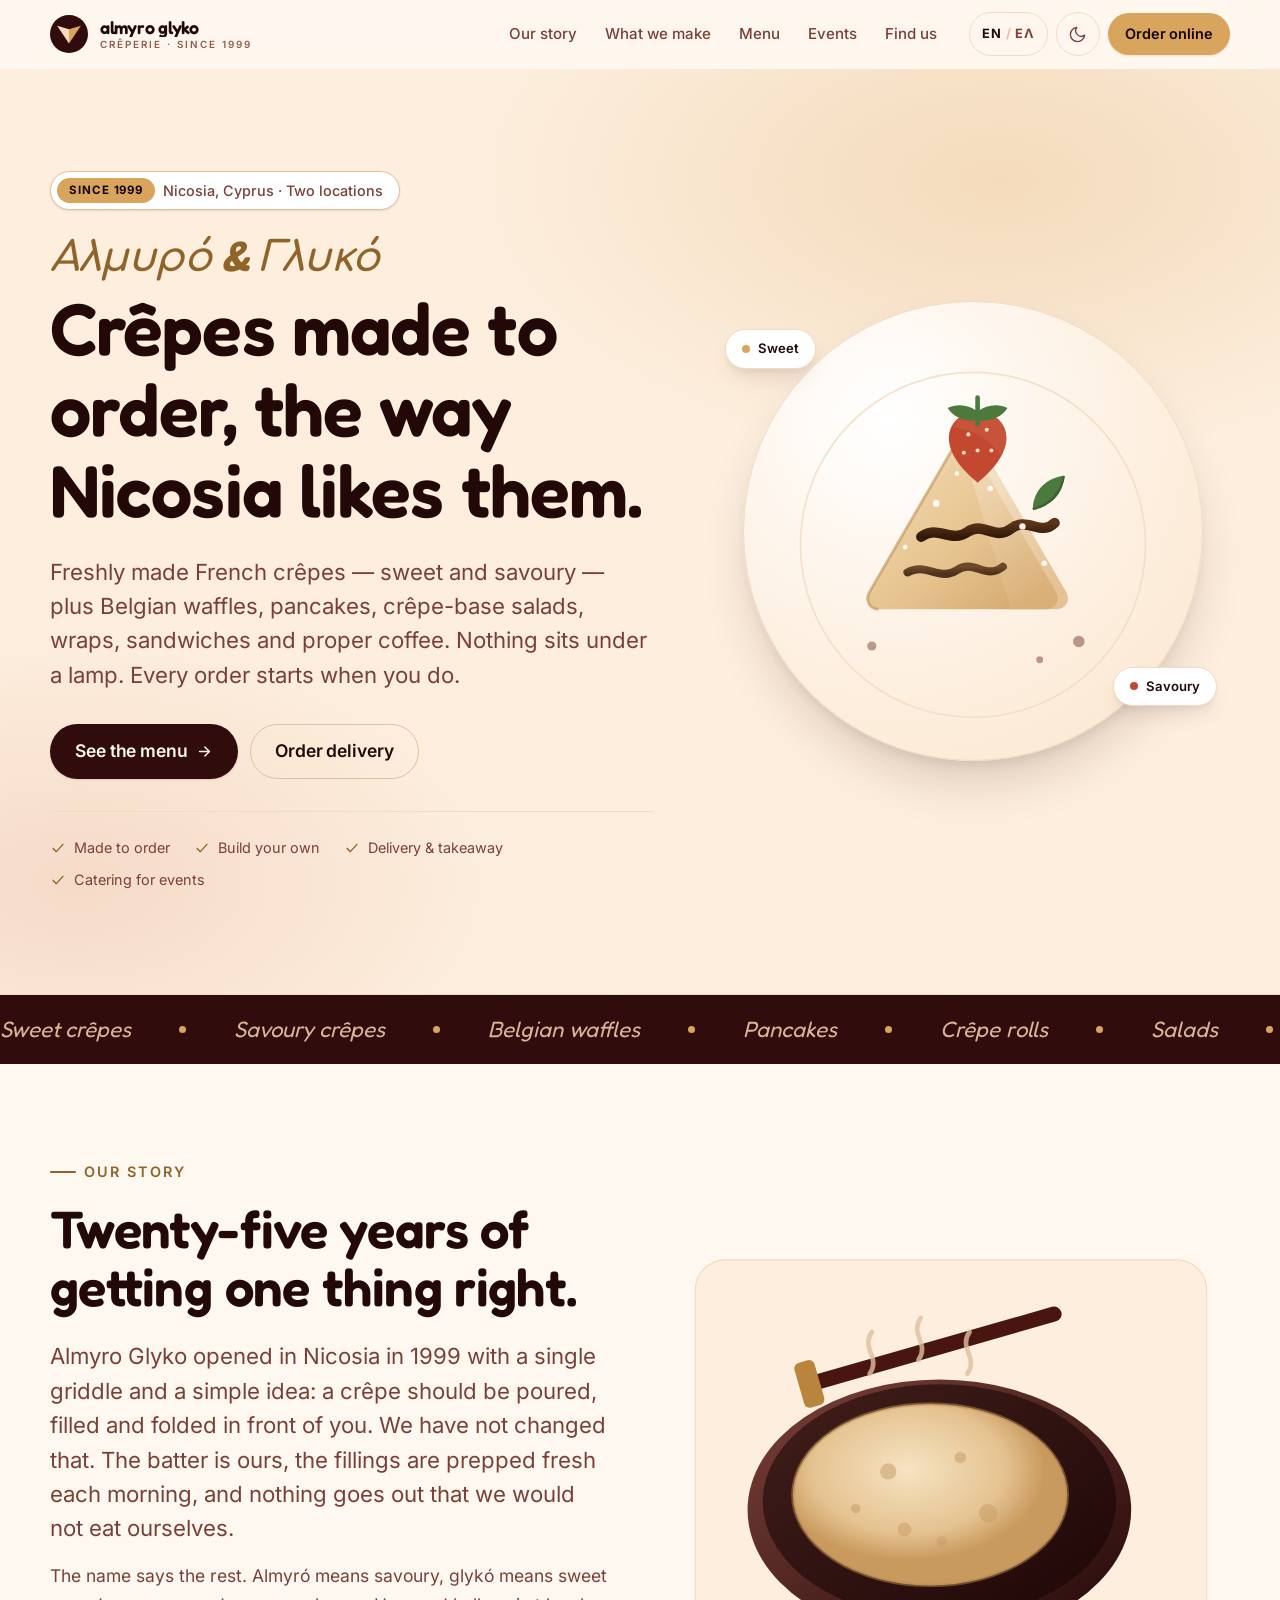
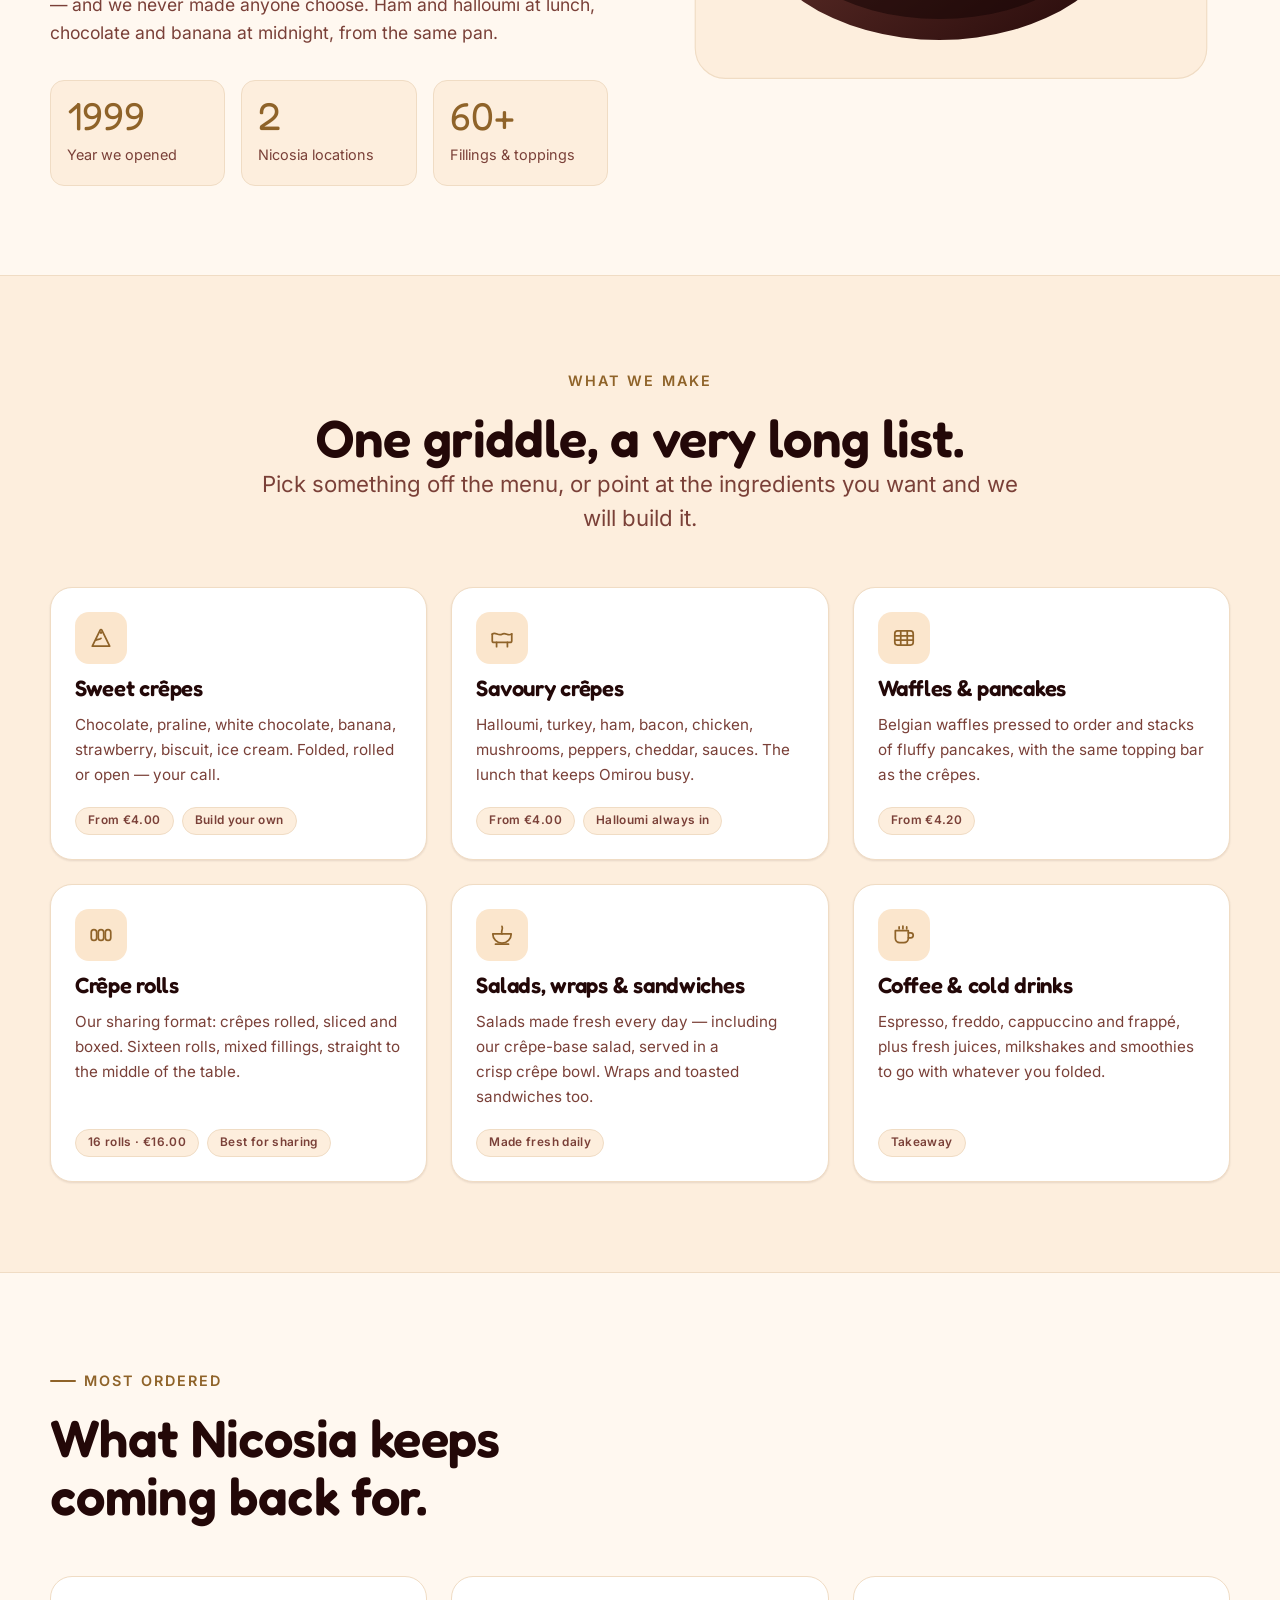
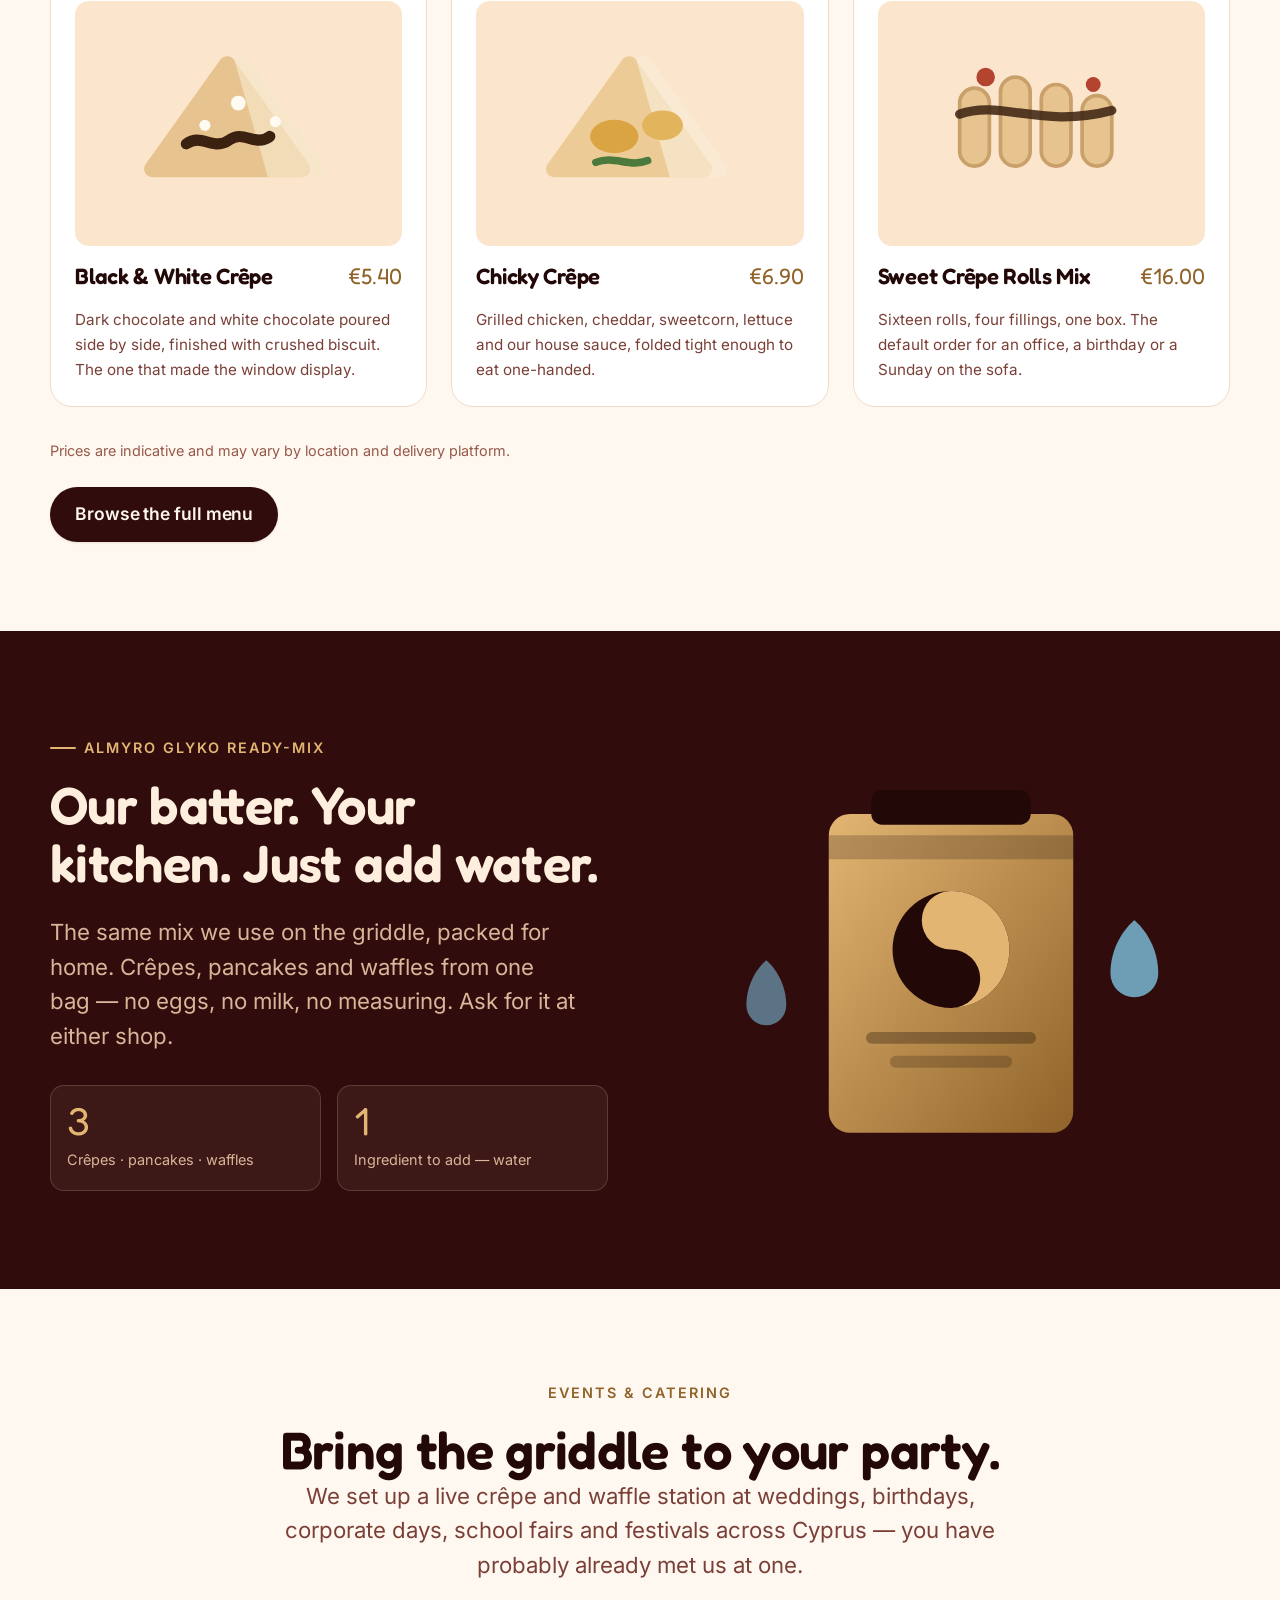
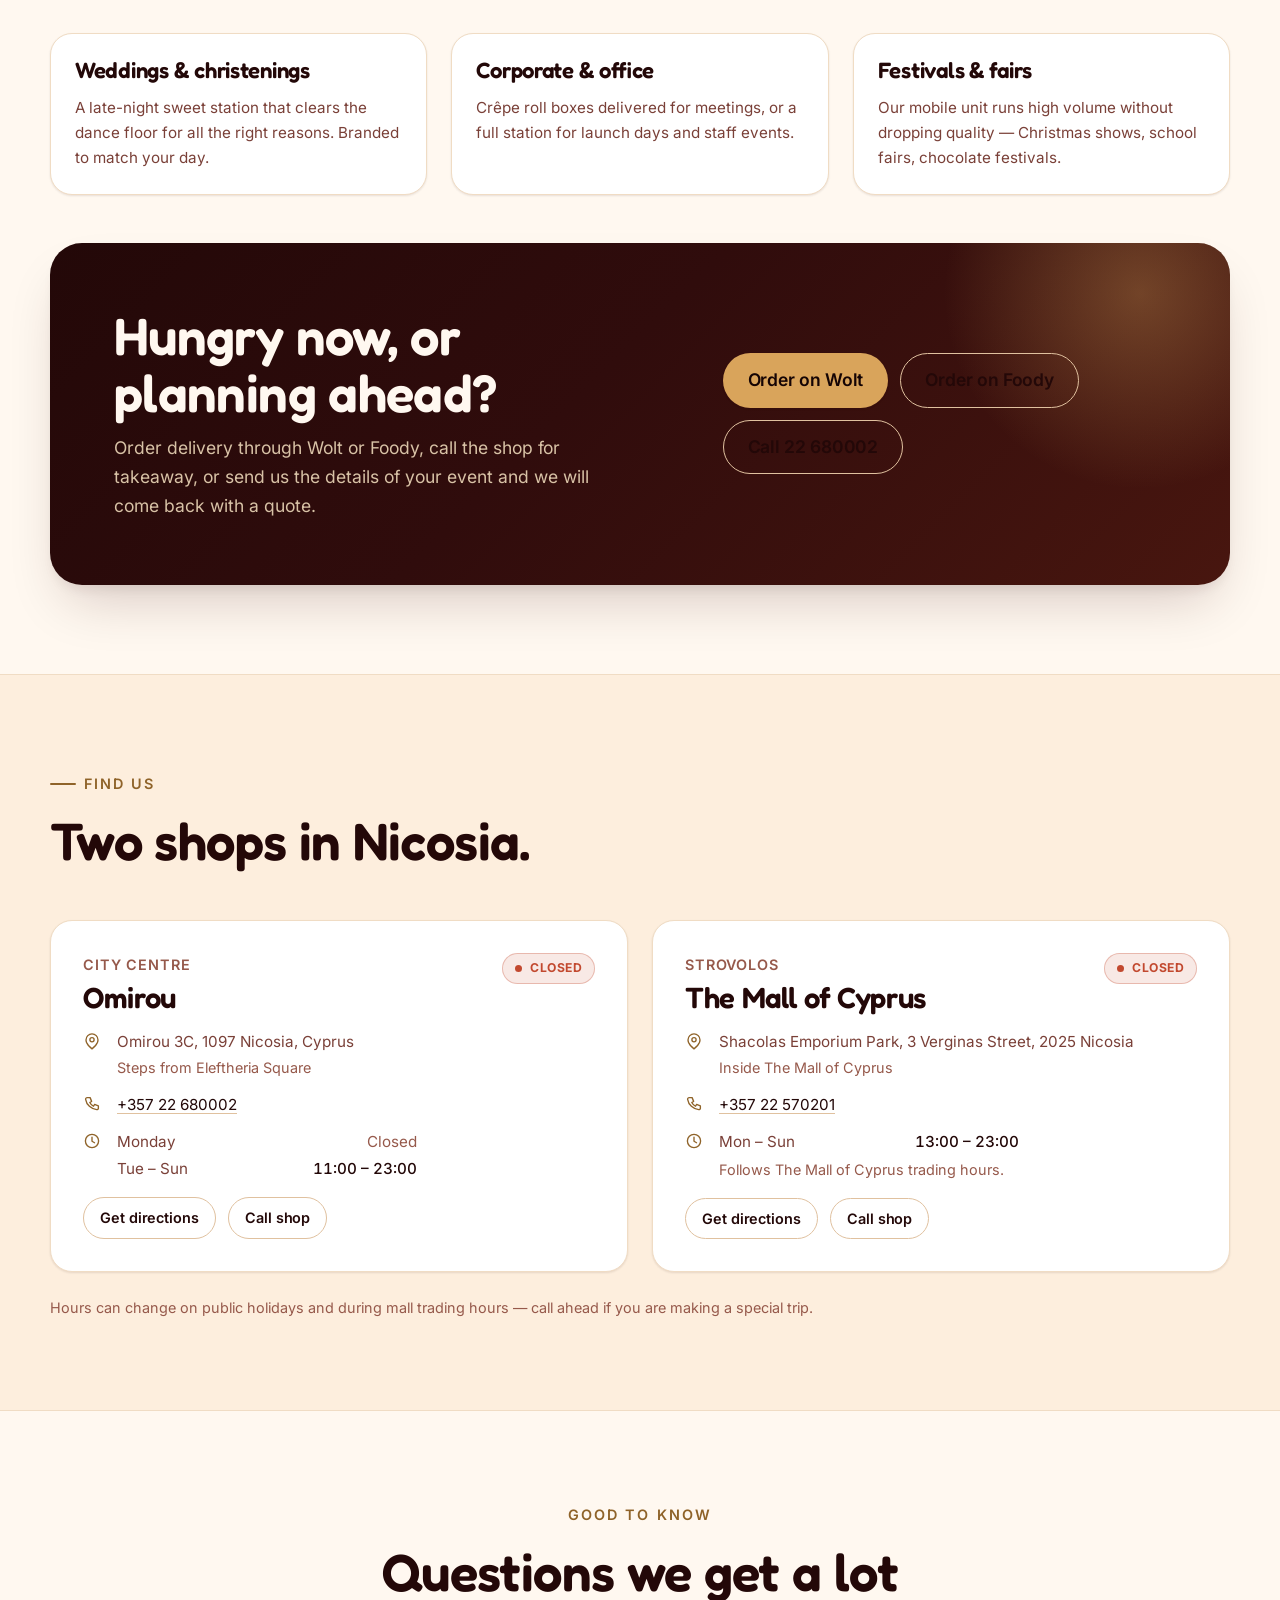
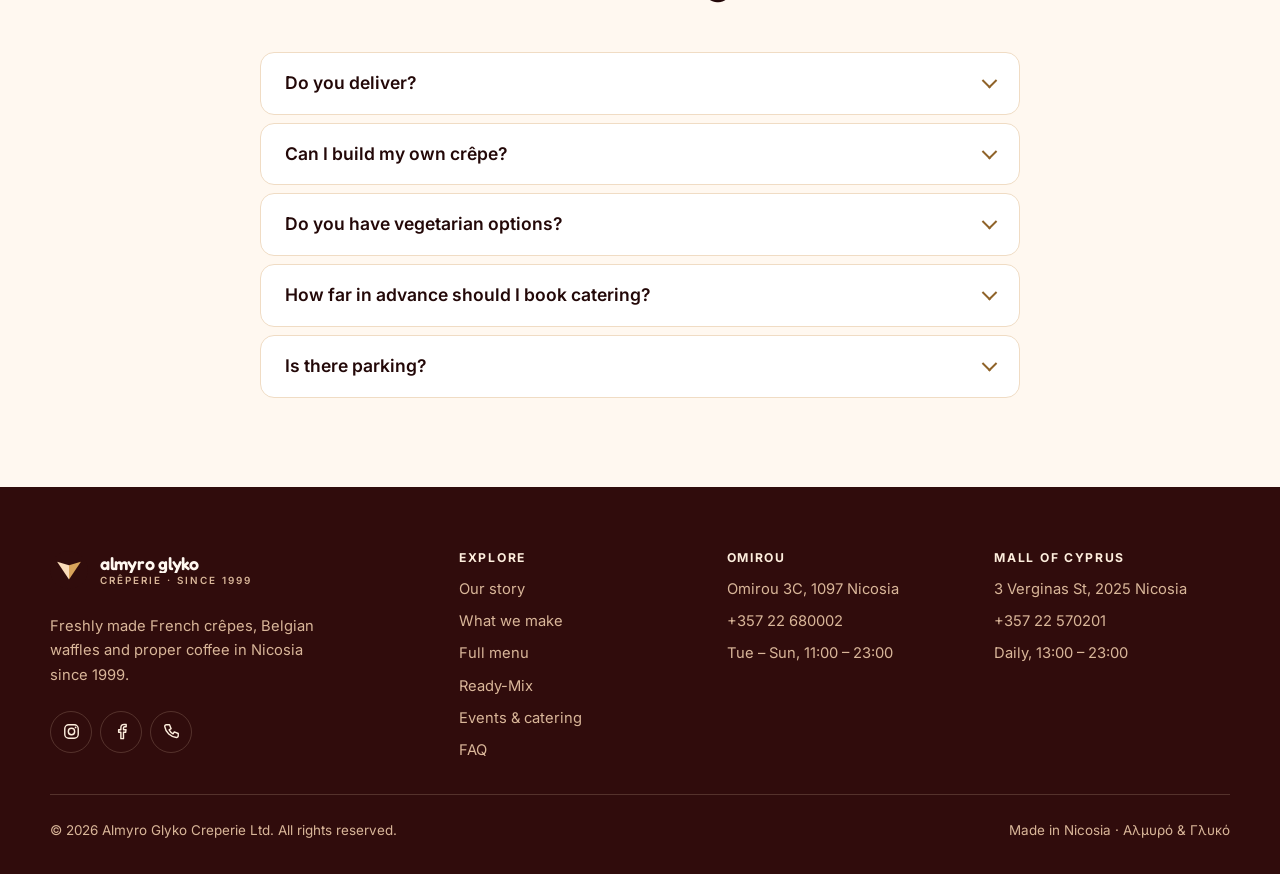
==== commit b355628e: "Merge 8e55490c2bd26cc3b45713f34a65aa0ab540428c into b26bc72135d112ca8d17d06ebcffcf448ad2a908" ====
--- a/index.html
+++ b/index.html
@@ -1,555 +1,784 @@
 <!DOCTYPE html>
-<html lang="en">
+<html lang="en" data-lang="en">
 <head>
 <meta charset="utf-8">
 <meta name="viewport" content="width=device-width, initial-scale=1">
-<title>Anafi — Handmade Crochet Bags, Cyprus</title>
-<meta name="description" content="Anafi makes 100% handmade crochet bags in Cyprus. Named after a small Greek island — a symbol of beauty, simplicity and authenticity. DM to order.">
-<link rel="icon" href="assets/img/favicon.svg" type="image/svg+xml">
-<meta property="og:type" content="website">
-<meta property="og:title" content="Anafi — Handmade Crochet Bags, Cyprus">
-<meta property="og:description" content="100% handmade crochet bags, made with love and care in Cyprus. Because handmade isn't just a product — it's a story.">
-<meta property="og:image" content="assets/img/hero.svg">
+<title>Almyro Glyko — Crêperie in Nicosia | Sweet &amp; Savoury Crêpes Since 1999</title>
+<meta name="description" content="Almyro Glyko is a Nicosia crêperie serving freshly made French sweet and savoury crêpes, Belgian waffles, pancakes, crêpe-base salads, wraps and coffee since 1999. Two locations: Omirou Street and The Mall of Cyprus.">
+<meta name="theme-color" content="#300c0c" media="(prefers-color-scheme: light)">
+<meta name="theme-color" content="#150404" media="(prefers-color-scheme: dark)">
+<link rel="canonical" href="https://www.almyroglyko.com/">
+<link rel="alternate" hreflang="en" href="https://www.almyroglyko.com/">
+<link rel="alternate" hreflang="el" href="https://www.almyroglyko.com/">
+<link rel="alternate" hreflang="x-default" href="https://www.almyroglyko.com/">
+
+<meta property="og:type" content="restaurant.restaurant">
+<meta property="og:site_name" content="Almyro Glyko">
+<meta property="og:locale" content="en_GB">
+<meta property="og:locale:alternate" content="el_CY">
+<meta property="og:title" content="Almyro Glyko — Crêperie in Nicosia Since 1999">
+<meta property="og:description" content="Freshly made French sweet &amp; savoury crêpes, Belgian waffles, pancakes, salads, wraps and coffee. Two locations in Nicosia.">
+<meta property="og:url" content="https://www.almyroglyko.com/">
+<meta property="og:image" content="https://www.almyroglyko.com/assets/img/og.jpg">
+<meta property="og:image:alt" content="The Almyro Glyko crêperie logo — a cream and gold heart on a deep oxblood circle.">
 <meta name="twitter:card" content="summary_large_image">
-<link rel="preconnect" href="https://fonts.googleapis.com">
-<link rel="preconnect" href="https://fonts.gstatic.com" crossorigin>
-<link href="https://fonts.googleapis.com/css2?family=Cormorant+Garamond:wght@400;500;600&family=Jost:wght@300;400;500&family=Parisienne&display=swap" rel="stylesheet">
-<link rel="stylesheet" href="assets/css/styles.css">
+<meta name="twitter:title" content="Almyro Glyko — Crêperie in Nicosia Since 1999">
+<meta name="twitter:description" content="Freshly made French sweet &amp; savoury crêpes, Belgian waffles, pancakes, salads, wraps and coffee.">
+<meta name="twitter:image" content="https://www.almyroglyko.com/assets/img/og.jpg">
+
+<link rel="icon" href="/favicon.svg" type="image/svg+xml">
+<link rel="apple-touch-icon" href="/favicon.svg">
+<link rel="manifest" href="/site.webmanifest">
+
+<link rel="preload" href="/assets/fonts/fredoka-latin-X7n64b87HvSqjb_WIi2yDCRwoQ_k7367_DWu89U.woff2" as="font" type="font/woff2" crossorigin>
+<link rel="preload" href="/assets/fonts/inter-latin-UcC73FwrK3iLTeHuS_nVMrMxCp50SjIa1ZL7.woff2" as="font" type="font/woff2" crossorigin>
+<link rel="stylesheet" href="/assets/css/fonts.css">
+<link rel="stylesheet" href="/assets/css/styles.css">
+
+<script>
+  // Applied before paint so the chosen theme/language never flashes.
+  (function () {
+    document.documentElement.classList.add("js");
+    try {
+      var t = localStorage.getItem("ag-theme");
+      if (t === "dark" || t === "light") document.documentElement.dataset.theme = t;
+      var l = localStorage.getItem("ag-lang");
+      if (l === "el" || l === "en") {
+        document.documentElement.dataset.lang = l;
+        document.documentElement.lang = l;
+      }
+    } catch (e) {}
+  })();
+</script>
+
+<script type="application/ld+json">
+{
+  "@context": "https://schema.org",
+  "@graph": [
+    {
+      "@type": "Organization",
+      "@id": "https://www.almyroglyko.com/#org",
+      "name": "Almyro Glyko Creperie",
+      "alternateName": "Αλμυρό Γλυκό",
+      "url": "https://www.almyroglyko.com/",
+      "foundingDate": "1999",
+      "sameAs": [
+        "https://www.instagram.com/almyroglyko/",
+        "https://www.facebook.com/AlmyroGlykoCreperie/"
+      ]
+    },
+    {
+      "@type": "Restaurant",
+      "@id": "https://www.almyroglyko.com/#omirou",
+      "name": "Almyro Glyko — Omirou (City Centre)",
+      "parentOrganization": { "@id": "https://www.almyroglyko.com/#org" },
+      "url": "https://www.almyroglyko.com/",
+      "telephone": "+35722680002",
+      "servesCuisine": ["Crêperie", "French", "Cafe"],
+      "priceRange": "€€",
+      "acceptsReservations": "False",
+      "hasMenu": "https://www.almyroglyko.com/menu.html",
+      "address": {
+        "@type": "PostalAddress",
+        "streetAddress": "Omirou 3C",
+        "addressLocality": "Nicosia",
+        "postalCode": "1097",
+        "addressCountry": "CY"
+      },
+      "openingHoursSpecification": [
+        {
+          "@type": "OpeningHoursSpecification",
+          "dayOfWeek": ["Tuesday","Wednesday","Thursday","Friday","Saturday","Sunday"],
+          "opens": "11:00",
+          "closes": "23:00"
+        }
+      ]
+    },
+    {
+      "@type": "Restaurant",
+      "@id": "https://www.almyroglyko.com/#mall",
+      "name": "Almyro Glyko — The Mall of Cyprus",
+      "parentOrganization": { "@id": "https://www.almyroglyko.com/#org" },
+      "url": "https://www.almyroglyko.com/",
+      "telephone": "+35722570201",
+      "servesCuisine": ["Crêperie", "French", "Cafe"],
+      "priceRange": "€€",
+      "hasMenu": "https://www.almyroglyko.com/menu.html",
+      "address": {
+        "@type": "PostalAddress",
+        "streetAddress": "The Mall of Cyprus, Shacolas Emporium Park, 3 Verginas Street",
+        "addressLocality": "Strovolos, Nicosia",
+        "postalCode": "2025",
+        "addressCountry": "CY"
+      },
+      "openingHoursSpecification": [
+        {
+          "@type": "OpeningHoursSpecification",
+          "dayOfWeek": ["Monday","Tuesday","Wednesday","Thursday","Friday","Saturday","Sunday"],
+          "opens": "13:00",
+          "closes": "23:00"
+        }
+      ]
+    }
+  ]
+}
+</script>
 </head>
+
 <body>
-
-<a class="skip-link" href="#main">Skip to content</a>
-
-<header class="site-header" id="siteHeader">
-  <div class="wrap header-inner">
-    <a class="brand" href="#top" aria-label="Anafi — handmade bags, home">
-      <img class="brand-logo" src="assets/img/logo.svg" alt="" width="240" height="240">
-      <span class="brand-text">
-        <span class="brand-name">Anafi</span>
-        <span class="brand-sub">handmade bags</span>
+<a class="skip-link" href="#main" data-en="Skip to content" data-el="Μετάβαση στο περιεχόμενο">Skip to content</a>
+
+<!-- ====================== HEADER ====================== -->
+<header class="header" id="header">
+  <div class="wrap header__inner">
+    <a class="brand" href="/" aria-label="Almyro Glyko — home">
+      <svg class="brand__mark" viewBox="0 0 64 64" role="img" aria-hidden="true" focusable="false">
+        <circle cx="32" cy="32" r="32" fill="#300c0c"/>
+        <path d="M12 18 32 24 32 48Z" fill="#fadcba"/>
+        <path d="M32 24 52 18 32 48Z" fill="#d9a45b"/>
+      </svg>
+      <span class="brand__text">
+        <span class="brand__name">Almyro Glyko</span>
+        <span class="brand__tag" data-en="Crêperie · Since 1999" data-el="Κρεπερί · Από το 1999">Crêperie · Since 1999</span>
       </span>
     </a>
 
-    <nav class="nav" id="nav" aria-label="Main">
-      <a href="#collection">Bags</a>
-      <a href="#mystery">Mystery Box</a>
-      <a href="#workshops">Workshops</a>
-      <a href="#story">Our story</a>
-      <a href="#faq">FAQ</a>
-      <a class="nav-cta" href="https://www.instagram.com/anafi.bags_/" target="_blank" rel="noopener">
-        <svg class="ico" viewBox="0 0 24 24" aria-hidden="true"><rect x="3" y="3" width="18" height="18" rx="5"/><circle cx="12" cy="12" r="4"/><circle cx="17.5" cy="6.5" r="1.2" fill="currentColor" stroke="none"/></svg>
-        DM to order
-      </a>
+    <nav class="nav" aria-label="Main">
+      <ul class="nav__list">
+        <li><a class="nav__link" href="#story" data-en="Our story" data-el="Η ιστορία μας">Our story</a></li>
+        <li><a class="nav__link" href="#kitchen" data-en="What we make" data-el="Τι φτιάχνουμε">What we make</a></li>
+        <li><a class="nav__link" href="/menu.html" data-en="Menu" data-el="Μενού">Menu</a></li>
+        <li><a class="nav__link" href="#events" data-en="Events" data-el="Εκδηλώσεις">Events</a></li>
+        <li><a class="nav__link" href="#find-us" data-en="Find us" data-el="Πού θα μας βρείτε">Find us</a></li>
+      </ul>
     </nav>
 
-    <button class="burger" id="burger" aria-label="Open menu" aria-expanded="false" aria-controls="nav">
-      <span></span><span></span><span></span>
-    </button>
+    <div class="header__actions">
+      <button class="icon-btn lang-toggle" type="button" id="lang-toggle" aria-label="Switch language to Greek">
+        <span class="lang-toggle__on" data-lang-en>EN</span><span class="lang-toggle__sep">/</span><span data-lang-el>ΕΛ</span>
+      </button>
+
+      <button class="icon-btn" type="button" id="theme-toggle" aria-label="Switch to dark theme">
+        <svg class="theme-toggle__moon" width="19" height="19" viewBox="0 0 24 24" fill="none" stroke="currentColor" stroke-width="1.7" stroke-linecap="round" stroke-linejoin="round" aria-hidden="true"><path d="M21 12.8A9 9 0 1 1 11.2 3a7 7 0 0 0 9.8 9.8Z"/></svg>
+        <svg class="theme-toggle__sun" width="19" height="19" viewBox="0 0 24 24" fill="none" stroke="currentColor" stroke-width="1.7" stroke-linecap="round" stroke-linejoin="round" aria-hidden="true"><circle cx="12" cy="12" r="4.2"/><path d="M12 2v2.2M12 19.8V22M4.2 4.2l1.6 1.6M18.2 18.2l1.6 1.6M2 12h2.2M19.8 12H22M4.2 19.8l1.6-1.6M18.2 5.8l1.6-1.6"/></svg>
+      </button>
+
+      <a class="btn btn--accent btn--sm header__cta" href="#order" data-en="Order online" data-el="Παραγγελία online">Order online</a>
+
+      <button class="icon-btn menu-btn" type="button" id="menu-btn" aria-label="Open menu" aria-expanded="false" aria-controls="drawer">
+        <svg width="20" height="20" viewBox="0 0 24 24" fill="none" stroke="currentColor" stroke-width="1.9" stroke-linecap="round" aria-hidden="true"><path d="M3.5 7h17M3.5 12h17M3.5 17h17"/></svg>
+      </button>
+    </div>
   </div>
 </header>
 
+<!-- ====================== MOBILE DRAWER ====================== -->
+<div class="drawer" id="drawer" data-open="false" role="dialog" aria-modal="true" aria-label="Site menu">
+  <div class="wrap">
+    <div class="drawer__top">
+      <span class="brand__name">Almyro Glyko</span>
+      <button class="icon-btn" type="button" id="drawer-close" aria-label="Close menu">
+        <svg width="20" height="20" viewBox="0 0 24 24" fill="none" stroke="currentColor" stroke-width="1.9" stroke-linecap="round" aria-hidden="true"><path d="M6 6l12 12M18 6L6 18"/></svg>
+      </button>
+    </div>
+    <ul class="drawer__list">
+      <li><a class="drawer__link" href="#story" data-en="Our story" data-el="Η ιστορία μας">Our story</a></li>
+      <li><a class="drawer__link" href="#kitchen" data-en="What we make" data-el="Τι φτιάχνουμε">What we make</a></li>
+      <li><a class="drawer__link" href="/menu.html" data-en="Menu" data-el="Μενού">Menu</a></li>
+      <li><a class="drawer__link" href="#ready-mix" data-en="Ready-Mix" data-el="Ready-Mix">Ready-Mix</a></li>
+      <li><a class="drawer__link" href="#events" data-en="Events &amp; catering" data-el="Εκδηλώσεις &amp; catering">Events &amp; catering</a></li>
+      <li><a class="drawer__link" href="#find-us" data-en="Find us" data-el="Πού θα μας βρείτε">Find us</a></li>
+    </ul>
+    <a class="btn btn--accent" href="#order" data-en="Order online" data-el="Παραγγελία online">Order online</a>
+  </div>
+</div>
+
 <main id="main">
 
-  <!-- ───────────────────────── Hero ───────────────────────── -->
-  <section class="hero" id="top">
-    <div class="wrap hero-grid">
-      <div class="hero-copy reveal">
-        <p class="eyebrow">Handmade in Cyprus · Est. 2025</p>
-        <h1>Every bag is<br>crocheted<br><em>by hand.</em></h1>
-        <p class="lede">
-          Anafi is named after a small island in Greece — a symbol of beauty,
-          simplicity and authenticity. Every piece is 100% handmade, crafted with
-          love and care to bring a touch of island charm into your life.
+  <!-- ====================== HERO ====================== -->
+  <section class="hero">
+    <div class="hero__bg" aria-hidden="true"></div>
+    <div class="wrap hero__grid">
+      <div>
+        <p class="hero__badge">
+          <b data-en="Since 1999" data-el="Από το 1999">Since 1999</b>
+          <span data-en="Nicosia, Cyprus · Two locations" data-el="Λευκωσία, Κύπρος · Δύο καταστήματα">Nicosia, Cyprus · Two locations</span>
         </p>
-        <div class="hero-actions">
-          <a class="btn btn-primary" href="#collection">See the bags</a>
-          <a class="btn btn-ghost" href="https://www.instagram.com/anafi.bags_/" target="_blank" rel="noopener">DM to order</a>
+
+        <h1>
+          <span class="u-greek" lang="el">Αλμυρό &amp; Γλυκό</span>
+          <span data-en="Crêpes made to order, the way Nicosia likes them." data-el="Κρέπες φτιαγμένες τη στιγμή, όπως τις θέλει η Λευκωσία.">Crêpes made to order, the way Nicosia likes them.</span>
+        </h1>
+
+        <p class="lede hero__lede" data-en="Freshly made French crêpes — sweet and savoury — plus Belgian waffles, pancakes, crêpe-base salads, wraps, sandwiches and proper coffee. Nothing sits under a lamp. Every order starts when you do." data-el="Φρεσκοφτιαγμένες γαλλικές κρέπες — αλμυρές και γλυκές — μαζί με βελγικές βάφλες, pancakes, σαλάτες σε βάση κρέπας, wraps, σάντουιτς και σωστό καφέ. Τίποτα δεν περιμένει έτοιμο. Κάθε παραγγελία ξεκινά μαζί σας.">Freshly made French crêpes — sweet and savoury — plus Belgian waffles, pancakes, crêpe-base salads, wraps, sandwiches and proper coffee. Nothing sits under a lamp. Every order starts when you do.</p>
+
+        <div class="btn-row">
+          <a class="btn btn--primary" href="/menu.html">
+            <span data-en="See the menu" data-el="Δείτε το μενού">See the menu</span>
+            <svg width="17" height="17" viewBox="0 0 24 24" fill="none" stroke="currentColor" stroke-width="2" stroke-linecap="round" stroke-linejoin="round" aria-hidden="true"><path d="M5 12h13M12.5 5.5 19 12l-6.5 6.5"/></svg>
+          </a>
+          <a class="btn btn--ghost" href="#order" data-en="Order delivery" data-el="Παραγγελία delivery">Order delivery</a>
         </div>
-        <ul class="hero-points">
-          <li>100% handmade</li>
-          <li>Made to order, in your colours</li>
-          <li>Based in Cyprus</li>
+
+        <ul class="hero__meta">
+          <li>
+            <svg width="16" height="16" viewBox="0 0 24 24" fill="none" stroke="currentColor" stroke-width="2" stroke-linecap="round" stroke-linejoin="round" aria-hidden="true"><path d="m4.5 12.5 5 5 10-11"/></svg>
+            <span data-en="Made to order" data-el="Φτιάχνεται τη στιγμή">Made to order</span>
+          </li>
+          <li>
+            <svg width="16" height="16" viewBox="0 0 24 24" fill="none" stroke="currentColor" stroke-width="2" stroke-linecap="round" stroke-linejoin="round" aria-hidden="true"><path d="m4.5 12.5 5 5 10-11"/></svg>
+            <span data-en="Build your own" data-el="Φτιάξε το δικό σου">Build your own</span>
+          </li>
+          <li>
+            <svg width="16" height="16" viewBox="0 0 24 24" fill="none" stroke="currentColor" stroke-width="2" stroke-linecap="round" stroke-linejoin="round" aria-hidden="true"><path d="m4.5 12.5 5 5 10-11"/></svg>
+            <span data-en="Delivery &amp; takeaway" data-el="Delivery &amp; takeaway">Delivery &amp; takeaway</span>
+          </li>
+          <li>
+            <svg width="16" height="16" viewBox="0 0 24 24" fill="none" stroke="currentColor" stroke-width="2" stroke-linecap="round" stroke-linejoin="round" aria-hidden="true"><path d="m4.5 12.5 5 5 10-11"/></svg>
+            <span data-en="Catering for events" data-el="Catering για εκδηλώσεις">Catering for events</span>
+          </li>
         </ul>
       </div>
 
-      <div class="hero-media reveal">
-        <img src="assets/img/hero.svg" alt="An Anafi handmade crochet bag" width="900" height="1150" loading="eager">
-        <div class="hero-badge">
-          <span class="hero-badge-script">Anafi</span>
-          <span class="hero-badge-txt">handmade<br>with love</span>
+      <div class="hero__art">
+        <div class="hero__plate" aria-hidden="true"></div>
+        <svg viewBox="0 0 400 400" role="img" aria-labelledby="hero-art-title">
+          <title id="hero-art-title">Illustration of a folded crêpe drizzled with chocolate, with a strawberry and a mint leaf</title>
+          <defs>
+            <linearGradient id="crepeG" x1="0" y1="0" x2="1" y2="1">
+              <stop offset="0%" stop-color="#f3dcb8"/>
+              <stop offset="55%" stop-color="#e7c48f"/>
+              <stop offset="100%" stop-color="#cfa269"/>
+            </linearGradient>
+            <linearGradient id="crepeG2" x1="0" y1="0" x2="0.5" y2="1">
+              <stop offset="0%" stop-color="#f7e7cb"/>
+              <stop offset="100%" stop-color="#dcb37c"/>
+            </linearGradient>
+            <linearGradient id="sauceG" x1="0" y1="0" x2="0" y2="1">
+              <stop offset="0%" stop-color="#5b3418"/>
+              <stop offset="100%" stop-color="#33190a"/>
+            </linearGradient>
+          </defs>
+
+          <!-- plate rim -->
+          <circle cx="200" cy="212" r="150" fill="none" stroke="var(--line)" stroke-width="1.5" opacity=".8"/>
+
+          <!-- crepe: folded triangle stack -->
+          <path d="M118 268c-8 0-12-8-8-15l72-124c4-7 14-7 18 0l72 124c4 7 0 15-8 15Z" fill="url(#crepeG)"/>
+          <path d="M191 129c4-7 14-7 18 0l72 124c4 7 0 15-8 15h-40Z" fill="url(#crepeG2)" opacity=".75"/>
+          <path d="M118 268c-8 0-12-8-8-15l72-124c4-7 14-7 18 0" fill="none" stroke="#b98b52" stroke-width="2.5" stroke-linejoin="round" opacity=".55"/>
+
+          <!-- chocolate drizzle -->
+          <path d="M155 205c14-11 26 6 40-4s24 8 38-3 26 7 38-5" fill="none" stroke="url(#sauceG)" stroke-width="9" stroke-linecap="round"/>
+          <path d="M143 236c16-9 28 8 43-2s25 9 40-3" fill="none" stroke="url(#sauceG)" stroke-width="7" stroke-linecap="round" opacity=".85"/>
+
+          <!-- powdered sugar -->
+          <g fill="#fffaf2" opacity=".95">
+            <circle cx="168" cy="176" r="3"/><circle cx="215" cy="163" r="2.4"/>
+            <circle cx="243" cy="196" r="2.8"/><circle cx="186" cy="150" r="2"/>
+            <circle cx="262" cy="228" r="2.4"/><circle cx="141" cy="214" r="2"/>
+          </g>
+
+          <!-- strawberry -->
+          <path d="M204 96c14 0 25 10 25 23 0 16-14 30-25 39-11-9-25-23-25-39 0-13 11-23 25-23Z" fill="var(--berry-500)"/>
+          <path d="M204 96c14 0 25 10 25 23 0 6-2 11-5 16-8-14-24-24-42-25 4-8 12-14 22-14Z" fill="#c9553f" opacity=".8"/>
+          <g fill="#ffe9c9" opacity=".9">
+            <circle cx="196" cy="116" r="1.8"/><circle cx="212" cy="112" r="1.8"/>
+            <circle cx="204" cy="130" r="1.8"/><circle cx="216" cy="130" r="1.8"/><circle cx="192" cy="132" r="1.8"/>
+          </g>
+          <path d="M204 96c-8-6-18-7-26-3 5 8 15 12 26 11Zm0 0c8-6 18-7 26-3-5 8-15 12-26 11Z" fill="#4b7a3c"/>
+          <path d="M204 107V84" stroke="#4b7a3c" stroke-width="4" stroke-linecap="round"/>
+
+          <!-- mint -->
+          <path d="M279 152c-16 2-27 14-27 29 16-2 27-14 27-29Z" fill="#4b7a3c"/>
+          <path d="M279 152c-2 15-13 26-27 29" stroke="#3a6130" stroke-width="2" fill="none"/>
+
+          <!-- crumbs -->
+          <g fill="var(--maroon-500)" opacity=".5">
+            <circle cx="112" cy="300" r="4"/><circle cx="292" cy="296" r="5"/><circle cx="258" cy="312" r="3"/>
+          </g>
+        </svg>
+
+        <span class="hero__chip hero__chip--a"><i aria-hidden="true"></i><span data-en="Sweet" data-el="Γλυκό">Sweet</span></span>
+        <span class="hero__chip hero__chip--b"><i aria-hidden="true"></i><span data-en="Savoury" data-el="Αλμυρό">Savoury</span></span>
+      </div>
+    </div>
+  </section>
+
+  <!-- ====================== MARQUEE ====================== -->
+  <div class="strip" aria-hidden="true">
+    <div class="strip__track">
+      <div class="strip__item">Sweet crêpes</div>
+      <div class="strip__item">Savoury crêpes</div>
+      <div class="strip__item">Belgian waffles</div>
+      <div class="strip__item">Pancakes</div>
+      <div class="strip__item">Crêpe rolls</div>
+      <div class="strip__item">Salads</div>
+      <div class="strip__item">Wraps</div>
+      <div class="strip__item">Coffee</div>
+      <div class="strip__item">Sweet crêpes</div>
+      <div class="strip__item">Savoury crêpes</div>
+      <div class="strip__item">Belgian waffles</div>
+      <div class="strip__item">Pancakes</div>
+      <div class="strip__item">Crêpe rolls</div>
+      <div class="strip__item">Salads</div>
+      <div class="strip__item">Wraps</div>
+      <div class="strip__item">Coffee</div>
+    </div>
+  </div>
+
+  <!-- ====================== STORY ====================== -->
+  <section class="section" id="story">
+    <div class="wrap split">
+      <div class="reveal">
+        <p class="eyebrow" data-en="Our story" data-el="Η ιστορία μας">Our story</p>
+        <h2 data-en="Twenty-five years of getting one thing right." data-el="Είκοσι πέντε χρόνια σε ένα πράγμα, σωστά.">Twenty-five years of getting one thing right.</h2>
+        <p class="lede" style="margin-top: var(--sp-5)" data-en="Almyro Glyko opened in Nicosia in 1999 with a single griddle and a simple idea: a crêpe should be poured, filled and folded in front of you. We have not changed that. The batter is ours, the fillings are prepped fresh each morning, and nothing goes out that we would not eat ourselves." data-el="Το Αλμυρό Γλυκό άνοιξε στη Λευκωσία το 1999 με μία πλάκα και μια απλή ιδέα: η κρέπα πρέπει να ψήνεται, να γεμίζει και να διπλώνεται μπροστά σου. Αυτό δεν το αλλάξαμε. Ο χυλός είναι δικός μας, οι γεμίσεις ετοιμάζονται φρέσκες κάθε πρωί, και δεν βγαίνει τίποτα που δεν θα τρώγαμε κι εμείς.">Almyro Glyko opened in Nicosia in 1999 with a single griddle and a simple idea: a crêpe should be poured, filled and folded in front of you. We have not changed that. The batter is ours, the fillings are prepped fresh each morning, and nothing goes out that we would not eat ourselves.</p>
+        <p style="margin-top: var(--sp-4); color: var(--text-muted)" data-en="The name says the rest. Almyró means savoury, glykó means sweet — and we never made anyone choose. Ham and halloumi at lunch, chocolate and banana at midnight, from the same pan." data-el="Το όνομα τα λέει όλα. Αλμυρό και γλυκό — και ποτέ δεν βάλαμε κανέναν να διαλέξει. Ζαμπόν με χαλλούμι το μεσημέρι, σοκολάτα με μπανάνα τα μεσάνυχτα, από το ίδιο τηγάνι.">The name says the rest. <em lang="el">Almyró</em> means savoury, <em lang="el">glykó</em> means sweet — and we never made anyone choose. Ham and halloumi at lunch, chocolate and banana at midnight, from the same pan.</p>
+
+        <div class="stats">
+          <div class="stat">
+            <span class="stat__num">1999</span>
+            <span class="stat__label" data-en="Year we opened" data-el="Χρονιά που ανοίξαμε">Year we opened</span>
+          </div>
+          <div class="stat">
+            <span class="stat__num">2</span>
+            <span class="stat__label" data-en="Nicosia locations" data-el="Καταστήματα στη Λευκωσία">Nicosia locations</span>
+          </div>
+          <div class="stat">
+            <span class="stat__num">60+</span>
+            <span class="stat__label" data-en="Fillings &amp; toppings" data-el="Γεμίσεις &amp; toppings">Fillings &amp; toppings</span>
+          </div>
         </div>
       </div>
+
+      <div class="reveal" aria-hidden="true">
+        <svg viewBox="0 0 480 420" style="width:100%;height:auto">
+          <defs>
+            <linearGradient id="panG" x1="0" y1="0" x2="1" y2="1">
+              <stop offset="0%" stop-color="var(--maroon-500)"/>
+              <stop offset="100%" stop-color="var(--maroon-800)"/>
+            </linearGradient>
+            <radialGradient id="batterG" cx="42%" cy="36%">
+              <stop offset="0%" stop-color="#f6e3c2"/>
+              <stop offset="70%" stop-color="#e5c391"/>
+              <stop offset="100%" stop-color="#c99a5e"/>
+            </radialGradient>
+          </defs>
+          <rect x="20" y="30" width="440" height="360" rx="26" fill="var(--bg-sunken)" stroke="var(--line)"/>
+          <!-- griddle -->
+          <ellipse cx="230" cy="245" rx="165" ry="112" fill="url(#panG)"/>
+          <ellipse cx="230" cy="238" rx="152" ry="101" fill="var(--maroon-900)" opacity=".55"/>
+          <!-- batter -->
+          <ellipse cx="222" cy="232" rx="118" ry="78" fill="url(#batterG)"/>
+          <ellipse cx="222" cy="232" rx="118" ry="78" fill="none" stroke="#b98b52" stroke-width="3" opacity=".5"/>
+          <!-- bubbles -->
+          <g fill="#c9a06a" opacity=".55">
+            <circle cx="186" cy="212" r="7"/><circle cx="248" cy="200" r="5"/>
+            <circle cx="272" cy="248" r="8"/><circle cx="200" cy="262" r="6"/>
+            <circle cx="158" cy="244" r="4"/><circle cx="232" cy="272" r="4.5"/>
+          </g>
+          <!-- rateau (spreader) -->
+          <g>
+            <rect x="112" y="132" width="230" height="13" rx="6.5" transform="rotate(-16 112 132)" fill="var(--maroon-600)"/>
+            <rect x="104" y="120" width="18" height="40" rx="5" transform="rotate(-16 104 120)" fill="var(--gold-600)"/>
+          </g>
+          <!-- steam -->
+          <g stroke="var(--line-strong)" stroke-width="4" stroke-linecap="round" fill="none" opacity=".8">
+            <path d="M170 128c10-14-8-22 2-36"/>
+            <path d="M212 116c10-14-8-22 2-36"/>
+            <path d="M254 128c10-14-8-22 2-36"/>
+          </g>
+        </svg>
+      </div>
     </div>
   </section>
 
-  <!-- ───────────────────────── Marquee ───────────────────────── -->
-  <div class="marquee" aria-hidden="true">
-    <div class="marquee-track">
-      <span>100% handmade</span><span>✿</span><span>Crochet bags</span><span>✿</span><span>Made to order</span><span>✿</span><span>Your colours</span><span>✿</span><span>Made in Cyprus</span><span>✿</span>
-      <span>100% handmade</span><span>✿</span><span>Crochet bags</span><span>✿</span><span>Made to order</span><span>✿</span><span>Your colours</span><span>✿</span><span>Made in Cyprus</span><span>✿</span>
-    </div>
-  </div>
-
-  <!-- ───────────────────────── Collection ───────────────────────── -->
-  <section class="section" id="collection">
+  <!-- ====================== WHAT WE MAKE ====================== -->
+  <section class="section section--sunken" id="kitchen">
     <div class="wrap">
-      <div class="section-head reveal">
-        <p class="eyebrow">The bags</p>
-        <h2>Crocheted one at a time</h2>
-        <p class="section-lede">
-          Every bag is made by hand, so no two come out exactly alike — and most
-          can be made again in the colour you want. Send a message for prices and
-          what's ready to go.
-        </p>
-      </div>
-
-      <div class="filters reveal" role="group" aria-label="Filter bags by type">
-        <button type="button" class="filter is-active" data-filter="all" aria-pressed="true">All</button>
-        <button type="button" class="filter" data-filter="totes" aria-pressed="false">Totes</button>
-        <button type="button" class="filter" data-filter="handbags" aria-pressed="false">Handbags</button>
-        <button type="button" class="filter" data-filter="clutches" aria-pressed="false">Clutches</button>
-        <button type="button" class="filter" data-filter="pouches" aria-pressed="false">Pouches</button>
-      </div>
-
-      <div class="grid products" id="productGrid" aria-live="polite">
-
-        <article class="card reveal" data-category="clutches"
-                 data-name="Shell Purse"
-                 data-desc="A little scallop-shaped purse worked in ivory cotton yarn, finished with a wooden button. Small enough for a phone, cards and a lipstick — the one people pick up first at markets."
-                 data-meta="Cotton yarn · Wooden button · Made to order in your colour"
-                 data-img="assets/img/product-01.svg">
-          <div class="card-media">
-            <img src="assets/img/product-01.svg" alt="Ivory scallop-shaped crochet shell purse with a wooden button" width="800" height="1000" loading="lazy">
-            <span class="tag tag-hot">Favourite</span>
-            <button class="card-quick" type="button">Quick look</button>
-          </div>
-          <div class="card-body">
-            <h3>Shell Purse</h3>
-            <p class="card-meta">Ivory cotton · wooden button</p>
-            <p class="card-price">DM for price</p>
+      <div class="section-head section-head--center">
+        <p class="eyebrow" data-en="What we make" data-el="Τι φτιάχνουμε">What we make</p>
+        <h2 data-en="One griddle, a very long list." data-el="Μία πλάκα, μια πολύ μεγάλη λίστα.">One griddle, a very long list.</h2>
+        <p class="lede" style="margin-inline:auto" data-en="Pick something off the menu, or point at the ingredients you want and we will build it." data-el="Διαλέξτε από το μενού ή δείξτε μας τα υλικά που θέλετε και το φτιάχνουμε.">Pick something off the menu, or point at the ingredients you want and we will build it.</p>
+      </div>
+
+      <ul class="grid grid--3">
+        <li class="card reveal">
+          <span class="card__icon" aria-hidden="true">
+            <svg width="26" height="26" viewBox="0 0 24 24" fill="none" stroke="currentColor" stroke-width="1.6" stroke-linecap="round" stroke-linejoin="round"><path d="M4 19.5 11.1 4.9a1 1 0 0 1 1.8 0L20 19.5Z"/><path d="M7.4 14c1.6-1.4 3-.2 4.6-1.6"/><circle cx="12" cy="7" r="1.2" fill="currentColor" stroke="none"/></svg>
+          </span>
+          <h3 data-en="Sweet crêpes" data-el="Γλυκές κρέπες">Sweet crêpes</h3>
+          <p data-en="Chocolate, praline, white chocolate, banana, strawberry, biscuit, ice cream. Folded, rolled or open — your call." data-el="Σοκολάτα, πραλίνα, λευκή σοκολάτα, μπανάνα, φράουλα, μπισκότο, παγωτό. Διπλωμένη, ρολό ή ανοιχτή — όπως τη θέλετε.">Chocolate, praline, white chocolate, banana, strawberry, biscuit, ice cream. Folded, rolled or open — your call.</p>
+          <div class="card__tags"><span class="tag" data-en="From €4.00" data-el="Από €4.00">From €4.00</span><span class="tag" data-en="Build your own" data-el="Φτιάξε το δικό σου">Build your own</span></div>
+        </li>
+
+        <li class="card reveal">
+          <span class="card__icon" aria-hidden="true">
+            <svg width="26" height="26" viewBox="0 0 24 24" fill="none" stroke="currentColor" stroke-width="1.6" stroke-linecap="round" stroke-linejoin="round"><path d="M3 8.5c3-2.5 5.5 2 9 0s5.7 2.4 9-.3"/><path d="M3 8.5v6c0 .9.7 1.6 1.6 1.6h14.8c.9 0 1.6-.7 1.6-1.6v-6"/><path d="M7 16.1V20M17 16.1V20"/></svg>
+          </span>
+          <h3 data-en="Savoury crêpes" data-el="Αλμυρές κρέπες">Savoury crêpes</h3>
+          <p data-en="Halloumi, turkey, ham, bacon, chicken, mushrooms, peppers, cheddar, sauces. The lunch that keeps Omirou busy." data-el="Χαλλούμι, γαλοπούλα, ζαμπόν, μπέικον, κοτόπουλο, μανιτάρια, πιπεριές, τσένταρ, σάλτσες. Το μεσημεριανό που κρατά την Ομήρου γεμάτη.">Halloumi, turkey, ham, bacon, chicken, mushrooms, peppers, cheddar, sauces. The lunch that keeps Omirou busy.</p>
+          <div class="card__tags"><span class="tag" data-en="From €4.00" data-el="Από €4.00">From €4.00</span><span class="tag" data-en="Halloumi always in" data-el="Πάντα με χαλλούμι">Halloumi always in</span></div>
+        </li>
+
+        <li class="card reveal">
+          <span class="card__icon" aria-hidden="true">
+            <svg width="26" height="26" viewBox="0 0 24 24" fill="none" stroke="currentColor" stroke-width="1.6" stroke-linejoin="round"><rect x="3.5" y="5.5" width="17" height="13" rx="2.5"/><path d="M9 5.5v13M15 5.5v13M3.5 10h17M3.5 14h17"/></svg>
+          </span>
+          <h3 data-en="Waffles &amp; pancakes" data-el="Βάφλες &amp; pancakes">Waffles &amp; pancakes</h3>
+          <p data-en="Belgian waffles pressed to order and stacks of fluffy pancakes, with the same topping bar as the crêpes." data-el="Βελγικές βάφλες που ψήνονται τη στιγμή και στοίβες από αφράτα pancakes, με τα ίδια toppings όπως οι κρέπες.">Belgian waffles pressed to order and stacks of fluffy pancakes, with the same topping bar as the crêpes.</p>
+          <div class="card__tags"><span class="tag" data-en="From €4.20" data-el="Από €4.20">From €4.20</span></div>
+        </li>
+
+        <li class="card reveal">
+          <span class="card__icon" aria-hidden="true">
+            <svg width="26" height="26" viewBox="0 0 24 24" fill="none" stroke="currentColor" stroke-width="1.6" stroke-linecap="round" stroke-linejoin="round"><rect x="3" y="7" width="5" height="10" rx="2.5"/><rect x="9.5" y="7" width="5" height="10" rx="2.5"/><rect x="16" y="7" width="5" height="10" rx="2.5"/></svg>
+          </span>
+          <h3 data-en="Crêpe rolls" data-el="Crêpe rolls">Crêpe rolls</h3>
+          <p data-en="Our sharing format: crêpes rolled, sliced and boxed. Sixteen rolls, mixed fillings, straight to the middle of the table." data-el="Το format για μοίρασμα: κρέπες σε ρολό, κομμένες και συσκευασμένες. Δεκαέξι ρολά, ανάμεικτες γεμίσεις, στη μέση του τραπεζιού.">Our sharing format: crêpes rolled, sliced and boxed. Sixteen rolls, mixed fillings, straight to the middle of the table.</p>
+          <div class="card__tags"><span class="tag" data-en="16 rolls · €16.00" data-el="16 ρολά · €16.00">16 rolls · €16.00</span><span class="tag" data-en="Best for sharing" data-el="Ιδανικό για μοίρασμα">Best for sharing</span></div>
+        </li>
+
+        <li class="card reveal">
+          <span class="card__icon" aria-hidden="true">
+            <svg width="26" height="26" viewBox="0 0 24 24" fill="none" stroke="currentColor" stroke-width="1.6" stroke-linecap="round" stroke-linejoin="round"><path d="M3.5 11h17a8.5 8.5 0 0 1-17 0Z"/><path d="M12 11c-1.5-3 1.5-4 0-7"/><path d="M6 20.5h12"/></svg>
+          </span>
+          <h3 data-en="Salads, wraps &amp; sandwiches" data-el="Σαλάτες, wraps &amp; σάντουιτς">Salads, wraps &amp; sandwiches</h3>
+          <p data-en="Salads made fresh every day — including our crêpe-base salad, served in a crisp crêpe bowl. Wraps and toasted sandwiches too." data-el="Σαλάτες φρέσκες κάθε μέρα — μαζί με τη σαλάτα σε βάση κρέπας, σερβιρισμένη σε τραγανό μπολ από κρέπα. Επίσης wraps και τοστ.">Salads made fresh every day — including our crêpe-base salad, served in a crisp crêpe bowl. Wraps and toasted sandwiches too.</p>
+          <div class="card__tags"><span class="tag" data-en="Made fresh daily" data-el="Φρέσκα κάθε μέρα">Made fresh daily</span></div>
+        </li>
+
+        <li class="card reveal">
+          <span class="card__icon" aria-hidden="true">
+            <svg width="26" height="26" viewBox="0 0 24 24" fill="none" stroke="currentColor" stroke-width="1.6" stroke-linecap="round" stroke-linejoin="round"><path d="M4 8h12v7a4 4 0 0 1-4 4H8a4 4 0 0 1-4-4Z"/><path d="M16 10h2.2a2.3 2.3 0 0 1 0 4.6H16"/><path d="M7.5 4.5v1.8M11 3.8v2.5M14.5 4.5v1.8"/></svg>
+          </span>
+          <h3 data-en="Coffee &amp; cold drinks" data-el="Καφές &amp; κρύα ροφήματα">Coffee &amp; cold drinks</h3>
+          <p data-en="Espresso, freddo, cappuccino and frappé, plus fresh juices, milkshakes and smoothies to go with whatever you folded." data-el="Espresso, freddo, cappuccino και φραπέ, μαζί με φρέσκους χυμούς, milkshakes και smoothies για ό,τι κι αν διαλέξατε.">Espresso, freddo, cappuccino and frappé, plus fresh juices, milkshakes and smoothies to go with whatever you folded.</p>
+          <div class="card__tags"><span class="tag" data-en="Takeaway" data-el="Takeaway">Takeaway</span></div>
+        </li>
+      </ul>
+    </div>
+  </section>
+
+  <!-- ====================== SIGNATURES ====================== -->
+  <section class="section" id="signatures">
+    <div class="wrap">
+      <div class="section-head">
+        <p class="eyebrow" data-en="Most ordered" data-el="Τα πιο δημοφιλή">Most ordered</p>
+        <h2 data-en="What Nicosia keeps coming back for." data-el="Αυτά που ζητά ξανά και ξανά η Λευκωσία.">What Nicosia keeps coming back for.</h2>
+      </div>
+
+      <ul class="grid grid--3">
+        <li class="signature reveal">
+          <div class="signature__art" aria-hidden="true">
+            <svg viewBox="0 0 120 90"><path d="M14 74c-4 0-6-4-4-7l40-56c2-3 6-3 8 0l40 56c2 3 0 7-4 7Z" fill="#e7c48f"/><path d="M58 11c2-3 6-3 8 0l40 56c2 3 0 7-4 7H76Z" fill="#f7e7cb" opacity=".7"/><path d="M32 56c8-6 15 4 23-2s14 4 22-2" stroke="#3b2110" stroke-width="6" fill="none" stroke-linecap="round"/><circle cx="60" cy="34" r="4" fill="#fffaf2"/><circle cx="42" cy="46" r="3" fill="#fffaf2"/><circle cx="80" cy="44" r="3" fill="#fffaf2"/></svg>
+          </div>
+          <div class="signature__head">
+            <h3 data-en="Black &amp; White Crêpe" data-el="Black &amp; White Crêpe">Black &amp; White Crêpe</h3>
+            <span class="price">€5.40</span>
+          </div>
+          <p data-en="Dark chocolate and white chocolate poured side by side, finished with crushed biscuit. The one that made the window display." data-el="Μαύρη και λευκή σοκολάτα δίπλα-δίπλα, με θρυμματισμένο μπισκότο. Αυτή που έγινε βιτρίνα.">Dark chocolate and white chocolate poured side by side, finished with crushed biscuit. The one that made the window display.</p>
+        </li>
+
+        <li class="signature reveal">
+          <div class="signature__art" aria-hidden="true">
+            <svg viewBox="0 0 120 90"><path d="M14 74c-4 0-6-4-4-7l40-56c2-3 6-3 8 0l40 56c2 3 0 7-4 7Z" fill="#eccb96"/><path d="M58 11c2-3 6-3 8 0l40 56c2 3 0 7-4 7H76Z" fill="#f9edd6" opacity=".7"/><ellipse cx="46" cy="52" rx="13" ry="9" fill="#d9a441"/><ellipse cx="72" cy="46" rx="11" ry="8" fill="#e2b45c"/><path d="M36 66c10-4 18 3 28-1" stroke="#4b7a3c" stroke-width="4" fill="none" stroke-linecap="round"/></svg>
+          </div>
+          <div class="signature__head">
+            <h3 data-en="Chicky Crêpe" data-el="Chicky Crêpe">Chicky Crêpe</h3>
+            <span class="price">€6.90</span>
+          </div>
+          <p data-en="Grilled chicken, cheddar, sweetcorn, lettuce and our house sauce, folded tight enough to eat one-handed." data-el="Ψητό κοτόπουλο, τσένταρ, καλαμπόκι, μαρούλι και σάλτσα του καταστήματος, διπλωμένη ώστε να τρώγεται με το ένα χέρι.">Grilled chicken, cheddar, sweetcorn, lettuce and our house sauce, folded tight enough to eat one-handed.</p>
+        </li>
+
+        <li class="signature reveal">
+          <div class="signature__art" aria-hidden="true">
+            <svg viewBox="0 0 120 90"><g fill="#e7c48f" stroke="#c9a06a" stroke-width="2"><rect x="16" y="26" width="16" height="42" rx="8"/><rect x="38" y="20" width="16" height="48" rx="8"/><rect x="60" y="24" width="16" height="44" rx="8"/><rect x="82" y="30" width="16" height="38" rx="8"/></g><path d="M16 40c22-8 44 8 82-2" stroke="#3b2110" stroke-width="5" fill="none" stroke-linecap="round" opacity=".85"/><circle cx="30" cy="20" r="5" fill="#b4432f"/><circle cx="88" cy="24" r="4" fill="#b4432f"/></svg>
+          </div>
+          <div class="signature__head">
+            <h3 data-en="Sweet Crêpe Rolls Mix" data-el="Sweet Crêpe Rolls Mix">Sweet Crêpe Rolls Mix</h3>
+            <span class="price">€16.00</span>
+          </div>
+          <p data-en="Sixteen rolls, four fillings, one box. The default order for an office, a birthday or a Sunday on the sofa." data-el="Δεκαέξι ρολά, τέσσερις γεμίσεις, ένα κουτί. Η προεπιλογή για το γραφείο, τα γενέθλια ή μια Κυριακή στον καναπέ.">Sixteen rolls, four fillings, one box. The default order for an office, a birthday or a Sunday on the sofa.</p>
+        </li>
+      </ul>
+
+      <p class="note" style="margin-top: var(--sp-6)" data-en="Prices are indicative and may vary by location and delivery platform." data-el="Οι τιμές είναι ενδεικτικές και ενδέχεται να διαφέρουν ανά κατάστημα και πλατφόρμα delivery.">Prices are indicative and may vary by location and delivery platform.</p>
+
+      <div class="btn-row" style="margin-top: var(--sp-5)">
+        <a class="btn btn--primary" href="/menu.html" data-en="Browse the full menu" data-el="Δείτε ολόκληρο το μενού">Browse the full menu</a>
+      </div>
+    </div>
+  </section>
+
+  <!-- ====================== READY MIX ====================== -->
+  <section class="section section--inverse" id="ready-mix">
+    <div class="wrap split split--reverse">
+      <div class="reveal" aria-hidden="true">
+        <svg viewBox="0 0 420 360" style="width:100%;height:auto">
+          <defs>
+            <linearGradient id="bagG" x1="0" y1="0" x2="1" y2="1">
+              <stop offset="0%" stop-color="var(--gold-400)"/>
+              <stop offset="100%" stop-color="var(--gold-700)"/>
+            </linearGradient>
+          </defs>
+          <rect x="118" y="70" width="184" height="240" rx="16" fill="url(#bagG)"/>
+          <path d="M118 86h184v18H118z" fill="rgba(28,16,9,.22)"/>
+          <rect x="150" y="52" width="120" height="26" rx="8" fill="var(--maroon-800)"/>
+          <circle cx="210" cy="172" r="44" fill="var(--maroon-800)"/>
+          <path d="M210 128a44 44 0 0 1 0 88 22 22 0 0 0 0-44 22 22 0 0 1 0-44Z" fill="var(--gold-400)"/>
+          <rect x="146" y="234" width="128" height="9" rx="4.5" fill="rgba(28,16,9,.32)"/>
+          <rect x="164" y="252" width="92" height="9" rx="4.5" fill="rgba(28,16,9,.22)"/>
+          <path d="M330 190c0-26 18-40 18-40s18 14 18 40a18 18 0 0 1-36 0Z" fill="#79b7d4" opacity=".85"/>
+          <path d="M56 214c0-22 15-34 15-34s15 12 15 34a15 15 0 0 1-30 0Z" fill="#79b7d4" opacity=".6"/>
+        </svg>
+      </div>
+
+      <div class="reveal">
+        <p class="eyebrow" data-en="Almyro Glyko Ready-Mix" data-el="Almyro Glyko Ready-Mix">Almyro Glyko Ready-Mix</p>
+        <h2 data-en="Our batter. Your kitchen. Just add water." data-el="Ο δικός μας χυλός. Στη δική σας κουζίνα. Απλά προσθέστε νερό.">Our batter. Your kitchen. Just add water.</h2>
+        <p class="lede" style="margin-top: var(--sp-5)" data-en="The same mix we use on the griddle, packed for home. Crêpes, pancakes and waffles from one bag — no eggs, no milk, no measuring. Ask for it at either shop." data-el="Το ίδιο μείγμα που χρησιμοποιούμε στην πλάκα, συσκευασμένο για το σπίτι. Κρέπες, pancakes και βάφλες από μία σακούλα — χωρίς αυγά, χωρίς γάλα, χωρίς ζύγισμα. Ζητήστε το σε οποιοδήποτε κατάστημα.">The same mix we use on the griddle, packed for home. Crêpes, pancakes and waffles from one bag — no eggs, no milk, no measuring. Ask for it at either shop.</p>
+        <div class="stats">
+          <div class="stat"><span class="stat__num">3</span><span class="stat__label" data-en="Crêpes · pancakes · waffles" data-el="Κρέπες · pancakes · βάφλες">Crêpes · pancakes · waffles</span></div>
+          <div class="stat"><span class="stat__num">1</span><span class="stat__label" data-en="Ingredient to add — water" data-el="Ένα υλικό — νερό">Ingredient to add — water</span></div>
+        </div>
+      </div>
+    </div>
+  </section>
+
+  <!-- ====================== EVENTS ====================== -->
+  <section class="section" id="events">
+    <div class="wrap">
+      <div class="section-head section-head--center">
+        <p class="eyebrow" data-en="Events &amp; catering" data-el="Εκδηλώσεις &amp; catering">Events &amp; catering</p>
+        <h2 data-en="Bring the griddle to your party." data-el="Φέρτε την πλάκα στο πάρτι σας.">Bring the griddle to your party.</h2>
+        <p class="lede" style="margin-inline:auto" data-en="We set up a live crêpe and waffle station at weddings, birthdays, corporate days, school fairs and festivals across Cyprus — you have probably already met us at one." data-el="Στήνουμε live σταθμό κρέπας και βάφλας σε γάμους, γενέθλια, εταιρικές εκδηλώσεις, σχολικά παζαράκια και φεστιβάλ σε όλη την Κύπρο — μάλλον μας έχετε ήδη συναντήσει σε κάποιο.">We set up a live crêpe and waffle station at weddings, birthdays, corporate days, school fairs and festivals across Cyprus — you have probably already met us at one.</p>
+      </div>
+
+      <ul class="grid grid--3" style="margin-bottom: var(--sp-7)">
+        <li class="card reveal">
+          <h3 data-en="Weddings &amp; christenings" data-el="Γάμοι &amp; βαφτίσεις">Weddings &amp; christenings</h3>
+          <p data-en="A late-night sweet station that clears the dance floor for all the right reasons. Branded to match your day." data-el="Ένας γλυκός σταθμός για αργά το βράδυ, που αδειάζει την πίστα για τους σωστούς λόγους. Προσαρμοσμένος στο ύφος της ημέρας σας.">A late-night sweet station that clears the dance floor for all the right reasons. Branded to match your day.</p>
+        </li>
+        <li class="card reveal">
+          <h3 data-en="Corporate &amp; office" data-el="Εταιρικά &amp; γραφείο">Corporate &amp; office</h3>
+          <p data-en="Crêpe roll boxes delivered for meetings, or a full station for launch days and staff events." data-el="Κουτιά με crêpe rolls για συσκέψεις ή πλήρης σταθμός για launch days και εταιρικές εκδηλώσεις.">Crêpe roll boxes delivered for meetings, or a full station for launch days and staff events.</p>
+        </li>
+        <li class="card reveal">
+          <h3 data-en="Festivals &amp; fairs" data-el="Φεστιβάλ &amp; παζαράκια">Festivals &amp; fairs</h3>
+          <p data-en="Our mobile unit runs high volume without dropping quality — Christmas shows, school fairs, chocolate festivals." data-el="Η κινητή μας μονάδα βγάζει μεγάλο όγκο χωρίς να πέφτει η ποιότητα — χριστουγεννιάτικα shows, σχολικά παζαράκια, φεστιβάλ σοκολάτας.">Our mobile unit runs high volume without dropping quality — Christmas shows, school fairs, chocolate festivals.</p>
+        </li>
+      </ul>
+
+      <div class="order-band" id="order">
+        <div>
+          <h2 data-en="Hungry now, or planning ahead?" data-el="Πεινάτε τώρα ή οργανώνετε κάτι;">Hungry now, or planning ahead?</h2>
+          <p data-en="Order delivery through Wolt or Foody, call the shop for takeaway, or send us the details of your event and we will come back with a quote." data-el="Παραγγείλετε delivery μέσω Wolt ή Foody, καλέστε το κατάστημα για takeaway, ή στείλτε μας τις λεπτομέρειες της εκδήλωσής σας και θα επανέλθουμε με προσφορά.">Order delivery through Wolt or Foody, call the shop for takeaway, or send us the details of your event and we will come back with a quote.</p>
+        </div>
+        <div class="btn-row">
+          <a class="btn btn--accent" href="https://wolt.com/en/cyp/nicosia/restaurant/almyro-glyko-center" rel="noopener">Order on Wolt</a>
+          <a class="btn btn--ghost" href="https://www.foody.com.cy/delivery/menu/almyro-glyko" rel="noopener">Order on Foody</a>
+          <a class="btn btn--ghost" href="tel:+35722680002" data-en="Call 22 680002" data-el="Καλέστε 22 680002">Call 22 680002</a>
+        </div>
+      </div>
+    </div>
+  </section>
+
+  <!-- ====================== FIND US ====================== -->
+  <section class="section section--sunken" id="find-us">
+    <div class="wrap">
+      <div class="section-head">
+        <p class="eyebrow" data-en="Find us" data-el="Πού θα μας βρείτε">Find us</p>
+        <h2 data-en="Two shops in Nicosia." data-el="Δύο καταστήματα στη Λευκωσία.">Two shops in Nicosia.</h2>
+      </div>
+
+      <div class="grid grid--2">
+        <!-- Data attributes drive the live open/closed badge. Format: day=HH:MM-HH:MM, "x" = closed -->
+        <article class="shop reveal" data-hours="mon=x;tue=11:00-23:00;wed=11:00-23:00;thu=11:00-23:00;fri=11:00-23:00;sat=11:00-23:00;sun=11:00-23:00">
+          <div class="shop__head">
+            <div>
+              <p class="shop__where" data-en="City centre" data-el="Κέντρο">City centre</p>
+              <h3>Omirou</h3>
+            </div>
+            <span class="open-badge" data-open-badge hidden></span>
+          </div>
+
+          <div class="shop__rows">
+            <p class="shop__row">
+              <svg width="18" height="18" viewBox="0 0 24 24" fill="none" stroke="currentColor" stroke-width="1.8" stroke-linecap="round" stroke-linejoin="round" aria-hidden="true"><path d="M20 10.5c0 5.6-8 12-8 12s-8-6.4-8-12a8 8 0 0 1 16 0Z"/><circle cx="12" cy="10.3" r="2.8"/></svg>
+              <span>Omirou 3C, 1097 Nicosia, Cyprus<br>
+                <span class="note" data-en="Steps from Eleftheria Square" data-el="Δίπλα στην Πλατεία Ελευθερίας">Steps from Eleftheria Square</span>
+              </span>
+            </p>
+            <p class="shop__row">
+              <svg width="18" height="18" viewBox="0 0 24 24" fill="none" stroke="currentColor" stroke-width="1.8" stroke-linecap="round" stroke-linejoin="round" aria-hidden="true"><path d="M6.5 3.5h3l2 5-2.5 1.5a12 12 0 0 0 5 5L15.5 12.5l5 2v3a2 2 0 0 1-2.2 2A16.5 16.5 0 0 1 3.5 5.7a2 2 0 0 1 2-2.2Z"/></svg>
+              <a href="tel:+35722680002">+357 22 680002</a>
+            </p>
+            <div class="shop__row">
+              <svg width="18" height="18" viewBox="0 0 24 24" fill="none" stroke="currentColor" stroke-width="1.8" stroke-linecap="round" stroke-linejoin="round" aria-hidden="true"><circle cx="12" cy="12" r="8.8"/><path d="M12 7v5.3l3.4 2"/></svg>
+              <dl class="hours">
+                <div class="is-closed"><dt data-en="Monday" data-el="Δευτέρα">Monday</dt><dd data-en="Closed" data-el="Κλειστά">Closed</dd></div>
+                <div><dt data-en="Tue – Sun" data-el="Τρί – Κυρ">Tue – Sun</dt><dd>11:00 – 23:00</dd></div>
+              </dl>
+            </div>
+          </div>
+
+          <div class="btn-row">
+            <a class="btn btn--ghost btn--sm" href="https://www.google.com/maps/search/?api=1&amp;query=Almyro+Glyko+Omirou+3C+Nicosia" rel="noopener" data-en="Get directions" data-el="Οδηγίες">Get directions</a>
+            <a class="btn btn--ghost btn--sm" href="tel:+35722680002" data-en="Call shop" data-el="Καλέστε">Call shop</a>
           </div>
         </article>
 
-        <article class="card reveal" data-category="pouches"
-                 data-name="Sea Grey Pouch"
-                 data-desc="A soft grey-green pouch with a braided handle and little hand-sewn shells across the front. Made to be thrown in a beach bag or carried on its own."
-                 data-meta="Cotton yarn · Braided handle · Hand-sewn shell detail"
-                 data-img="assets/img/product-02.svg">
-          <div class="card-media">
-            <img src="assets/img/product-02.svg" alt="Sage grey crochet pouch with a braided handle and shell details" width="800" height="1000" loading="lazy">
-            <button class="card-quick" type="button">Quick look</button>
-          </div>
-          <div class="card-body">
-            <h3>Sea Grey Pouch</h3>
-            <p class="card-meta">Sage grey · shell detail</p>
-            <p class="card-price">DM for price</p>
+        <article class="shop reveal" data-hours="mon=13:00-23:00;tue=13:00-23:00;wed=13:00-23:00;thu=13:00-23:00;fri=13:00-23:00;sat=13:00-23:00;sun=13:00-23:00">
+          <div class="shop__head">
+            <div>
+              <p class="shop__where" data-en="Strovolos" data-el="Στρόβολος">Strovolos</p>
+              <h3>The Mall of Cyprus</h3>
+            </div>
+            <span class="open-badge" data-open-badge hidden></span>
+          </div>
+
+          <div class="shop__rows">
+            <p class="shop__row">
+              <svg width="18" height="18" viewBox="0 0 24 24" fill="none" stroke="currentColor" stroke-width="1.8" stroke-linecap="round" stroke-linejoin="round" aria-hidden="true"><path d="M20 10.5c0 5.6-8 12-8 12s-8-6.4-8-12a8 8 0 0 1 16 0Z"/><circle cx="12" cy="10.3" r="2.8"/></svg>
+              <span>Shacolas Emporium Park, 3 Verginas Street, 2025 Nicosia<br>
+                <span class="note" data-en="Inside The Mall of Cyprus" data-el="Μέσα στο The Mall of Cyprus">Inside The Mall of Cyprus</span>
+              </span>
+            </p>
+            <p class="shop__row">
+              <svg width="18" height="18" viewBox="0 0 24 24" fill="none" stroke="currentColor" stroke-width="1.8" stroke-linecap="round" stroke-linejoin="round" aria-hidden="true"><path d="M6.5 3.5h3l2 5-2.5 1.5a12 12 0 0 0 5 5L15.5 12.5l5 2v3a2 2 0 0 1-2.2 2A16.5 16.5 0 0 1 3.5 5.7a2 2 0 0 1 2-2.2Z"/></svg>
+              <a href="tel:+35722570201">+357 22 570201</a>
+            </p>
+            <div class="shop__row">
+              <svg width="18" height="18" viewBox="0 0 24 24" fill="none" stroke="currentColor" stroke-width="1.8" stroke-linecap="round" stroke-linejoin="round" aria-hidden="true"><circle cx="12" cy="12" r="8.8"/><path d="M12 7v5.3l3.4 2"/></svg>
+              <div>
+                <dl class="hours">
+                  <div><dt data-en="Mon – Sun" data-el="Δευ – Κυρ">Mon – Sun</dt><dd>13:00 – 23:00</dd></div>
+                </dl>
+                <p class="note" style="margin-top: var(--sp-1)" data-en="Follows The Mall of Cyprus trading hours." data-el="Ακολουθεί το ωράριο λειτουργίας του The Mall of Cyprus.">Follows The Mall of Cyprus trading hours.</p>
+              </div>
+            </div>
+          </div>
+
+          <div class="btn-row">
+            <a class="btn btn--ghost btn--sm" href="https://www.google.com/maps/search/?api=1&amp;query=Almyro+Glyko+The+Mall+of+Cyprus" rel="noopener" data-en="Get directions" data-el="Οδηγίες">Get directions</a>
+            <a class="btn btn--ghost btn--sm" href="tel:+35722570201" data-en="Call shop" data-el="Καλέστε">Call shop</a>
           </div>
         </article>
-
-        <article class="card reveal" data-category="handbags"
-                 data-name="Mint Stripe Handbag"
-                 data-desc="Cream and soft mint stripes with two rounded handles — the shape that goes to every summer market with us. Sits neatly in the hand or over the wrist."
-                 data-meta="Cotton yarn · Two short handles · Stripes in your colours"
-                 data-img="assets/img/product-03.svg">
-          <div class="card-media">
-            <img src="assets/img/product-03.svg" alt="Cream and mint striped crochet handbag with two short handles" width="800" height="1000" loading="lazy">
-            <span class="tag tag-new">New</span>
-            <button class="card-quick" type="button">Quick look</button>
-          </div>
-          <div class="card-body">
-            <h3>Mint Stripe Handbag</h3>
-            <p class="card-meta">Cream &amp; mint · short handles</p>
-            <p class="card-price">DM for price</p>
-          </div>
-        </article>
-
-        <article class="card reveal" data-category="handbags"
-                 data-name="Pearl Bag"
-                 data-desc="Chunky white crochet scattered with sewn-on pearls, on soft rope handles. Our dressiest everyday bag — it has been to more than one wedding."
-                 data-meta="Cotton yarn · Sewn pearl detail · Rope handles"
-                 data-img="assets/img/product-04.svg">
-          <div class="card-media">
-            <img src="assets/img/product-04.svg" alt="White chunky crochet bag with sewn pearl details and rope handles" width="800" height="1000" loading="lazy">
-            <button class="card-quick" type="button">Quick look</button>
-          </div>
-          <div class="card-body">
-            <h3>Pearl Bag</h3>
-            <p class="card-meta">White · pearl detail</p>
-            <p class="card-price">DM for price</p>
-          </div>
-        </article>
-
-        <article class="card reveal" data-category="clutches"
-                 data-name="Sand Rope Clutch"
-                 data-desc="A wide, soft clutch in warm sand with a single rope handle over the top. Holds far more than it looks like it will."
-                 data-meta="Cotton yarn · Single rope handle · Made to order"
-                 data-img="assets/img/product-05.svg">
-          <div class="card-media">
-            <img src="assets/img/product-05.svg" alt="Sand-coloured chunky crochet clutch with a rope handle" width="800" height="1000" loading="lazy">
-            <button class="card-quick" type="button">Quick look</button>
-          </div>
-          <div class="card-body">
-            <h3>Sand Rope Clutch</h3>
-            <p class="card-meta">Warm sand · rope handle</p>
-            <p class="card-price">DM for price</p>
-          </div>
-        </article>
-
-        <article class="card reveal" data-category="totes"
-                 data-name="Espresso Tote"
-                 data-desc="Deep brown chunky crochet with a round clasp at the front and generous handles. The one for market days, books and everything else."
-                 data-meta="Cotton yarn · Round clasp · Roomy everyday shape"
-                 data-img="assets/img/product-06.svg">
-          <div class="card-media">
-            <img src="assets/img/product-06.svg" alt="Dark brown chunky crochet tote with a round clasp" width="800" height="1000" loading="lazy">
-            <button class="card-quick" type="button">Quick look</button>
-          </div>
-          <div class="card-body">
-            <h3>Espresso Tote</h3>
-            <p class="card-meta">Deep brown · round clasp</p>
-            <p class="card-price">DM for price</p>
-          </div>
-        </article>
-
-        <article class="card reveal" data-category="totes"
-                 data-name="Aegean Stripe Tote"
-                 data-desc="White and turquoise stripes, straight off the water the brand is named for. Big enough for a towel, a book and a bottle of water."
-                 data-meta="Cotton yarn · Beach-sized · Stripes in your colours"
-                 data-img="assets/img/product-07.svg">
-          <div class="card-media">
-            <img src="assets/img/product-07.svg" alt="White and turquoise striped crochet tote" width="800" height="1000" loading="lazy">
-            <span class="tag tag-hot">Summer pick</span>
-            <button class="card-quick" type="button">Quick look</button>
-          </div>
-          <div class="card-body">
-            <h3>Aegean Stripe Tote</h3>
-            <p class="card-meta">White &amp; turquoise · beach size</p>
-            <p class="card-price">DM for price</p>
-          </div>
-        </article>
-
-        <article class="card reveal" data-category="handbags"
-                 data-name="Midnight Chain Bag"
-                 data-desc="Black crochet on a gold chain — the evening one. Wear the chain long or doubled short, whichever the night calls for."
-                 data-meta="Cotton yarn · Gold chain strap · Evening shape"
-                 data-img="assets/img/product-08.svg">
-          <div class="card-media">
-            <img src="assets/img/product-08.svg" alt="Black crochet bag with a gold chain strap" width="800" height="1000" loading="lazy">
-            <button class="card-quick" type="button">Quick look</button>
-          </div>
-          <div class="card-body">
-            <h3>Midnight Chain Bag</h3>
-            <p class="card-meta">Black · gold chain</p>
-            <p class="card-price">DM for price</p>
-          </div>
-        </article>
-
-        <article class="card reveal" data-category="handbags"
-                 data-name="Bamboo Handle Bag"
-                 data-desc="Cream crochet finished with round bamboo handles and gold hardware. Structured, a little bit dressed up, and light to carry."
-                 data-meta="Cotton yarn · Round bamboo handles · Gold hardware"
-                 data-img="assets/img/product-09.svg">
-          <div class="card-media">
-            <img src="assets/img/product-09.svg" alt="Cream crochet bag with round bamboo handles" width="800" height="1000" loading="lazy">
-            <button class="card-quick" type="button">Quick look</button>
-          </div>
-          <div class="card-body">
-            <h3>Bamboo Handle Bag</h3>
-            <p class="card-meta">Cream · bamboo handles</p>
-            <p class="card-price">DM for price</p>
-          </div>
-        </article>
-
-      </div>
-
-      <p class="grid-empty" id="gridEmpty" hidden>Nothing in this category right now — try another, or ask us on Instagram.</p>
-
-      <p class="collection-foot reveal">
-        New pieces go up on Instagram first.
-        <a href="https://www.instagram.com/anafi.bags_/" target="_blank" rel="noopener">Follow @anafi.bags_ →</a>
-      </p>
+      </div>
+
+      <p class="note" style="margin-top: var(--sp-5)" data-en="Hours can change on public holidays and during mall trading hours — call ahead if you are making a special trip." data-el="Το ωράριο μπορεί να αλλάξει σε αργίες και ανάλογα με το ωράριο του mall — τηλεφωνήστε πριν έρθετε ειδικά.">Hours can change on public holidays and during mall trading hours — call ahead if you are making a special trip.</p>
     </div>
   </section>
 
-  <!-- ───────────────────────── Mystery Box ───────────────────────── -->
-  <section class="section mystery" id="mystery">
-    <div class="wrap mystery-grid">
-      <div class="mystery-copy reveal">
-        <p class="eyebrow eyebrow-light">A surprise made just for you</p>
-        <h2>The Anafi Mystery Box</h2>
-        <p class="mystery-lede">
-          One box, packed by hand, never quite the same twice. Tell us a colour you
-          love and leave the rest to us.
-        </p>
-        <ul class="mystery-list">
-          <li><span>1</span> handmade crochet bag</li>
-          <li><span>2–4</span> cute surprises</li>
-          <li><span>1</span> brand goodie</li>
-          <li><span>+</span> a little extra joy</li>
+  <!-- ====================== FAQ ====================== -->
+  <section class="section" id="faq">
+    <div class="wrap">
+      <div class="section-head section-head--center">
+        <p class="eyebrow" data-en="Good to know" data-el="Καλό να ξέρετε">Good to know</p>
+        <h2 data-en="Questions we get a lot" data-el="Συχνές ερωτήσεις">Questions we get a lot</h2>
+      </div>
+
+      <div class="faq">
+        <details>
+          <summary data-en="Do you deliver?" data-el="Κάνετε delivery;">Do you deliver?</summary>
+          <div class="faq__body" data-en="Yes — through Wolt and Foody across Nicosia, and directly from the Omirou shop by phone. Delivery hours are shorter than shop hours, so check the app for your address." data-el="Ναι — μέσω Wolt και Foody σε όλη τη Λευκωσία, καθώς και απευθείας από το κατάστημα της Ομήρου τηλεφωνικά. Το ωράριο delivery είναι πιο περιορισμένο από το ωράριο του καταστήματος, οπότε ελέγξτε την εφαρμογή για τη διεύθυνσή σας.">Yes — through Wolt and Foody across Nicosia, and directly from the Omirou shop by phone. Delivery hours are shorter than shop hours, so check the app for your address.</div>
+        </details>
+
+        <details>
+          <summary data-en="Can I build my own crêpe?" data-el="Μπορώ να φτιάξω τη δική μου κρέπα;">Can I build my own crêpe?</summary>
+          <div class="faq__body" data-en="That is the whole point. Start with a sweet or savoury base and add whatever you like from the counter — the price moves with the number of fillings, not with which ones you choose." data-el="Αυτό ακριβώς είναι το νόημα. Ξεκινήστε με γλυκιά ή αλμυρή βάση και προσθέστε ό,τι θέλετε από τον πάγκο — η τιμή αλλάζει με τον αριθμό των γεμίσεων, όχι με το ποιες θα διαλέξετε.">That is the whole point. Start with a sweet or savoury base and add whatever you like from the counter — the price moves with the number of fillings, not with which ones you choose.</div>
+        </details>
+
+        <details>
+          <summary data-en="Do you have vegetarian options?" data-el="Έχετε επιλογές για χορτοφάγους;">Do you have vegetarian options?</summary>
+          <div class="faq__body" data-en="Plenty. Every sweet crêpe, waffle and pancake is vegetarian, and the savoury side has halloumi, mushroom, vegetable and cheese combinations. Tell us about allergies when you order and we will tell you honestly what we can do — we work on shared surfaces." data-el="Πολλές. Όλες οι γλυκές κρέπες, οι βάφλες και τα pancakes είναι χορτοφαγικά, ενώ στις αλμυρές υπάρχουν συνδυασμοί με χαλλούμι, μανιτάρια, λαχανικά και τυριά. Πείτε μας για τυχόν αλλεργίες όταν παραγγέλνετε και θα σας πούμε ειλικρινά τι μπορούμε να κάνουμε — δουλεύουμε σε κοινές επιφάνειες.">Plenty. Every sweet crêpe, waffle and pancake is vegetarian, and the savoury side has halloumi, mushroom, vegetable and cheese combinations. Tell us about allergies when you order and we will tell you honestly what we can do — we work on shared surfaces.</div>
+        </details>
+
+        <details>
+          <summary data-en="How far in advance should I book catering?" data-el="Πόσο νωρίτερα να κλείσω catering;">How far in advance should I book catering?</summary>
+          <div class="faq__body" data-en="Two weeks is comfortable for a private party; a month or more for weddings and large corporate events, especially between May and September. Call the Omirou shop and ask for the events team." data-el="Δύο εβδομάδες είναι άνετα για ιδιωτικό πάρτι· ένας μήνας ή περισσότερο για γάμους και μεγάλες εταιρικές εκδηλώσεις, ειδικά από Μάιο έως Σεπτέμβριο. Καλέστε το κατάστημα της Ομήρου και ζητήστε το τμήμα εκδηλώσεων.">Two weeks is comfortable for a private party; a month or more for weddings and large corporate events, especially between May and September. Call the Omirou shop and ask for the events team.</div>
+        </details>
+
+        <details>
+          <summary data-en="Is there parking?" data-el="Υπάρχει πάρκινγκ;">Is there parking?</summary>
+          <div class="faq__body" data-en="At The Mall of Cyprus, yes — free and covered. At Omirou you are in the city centre, so the Eleftheria Square and Solomos Square public car parks are your best bet, both a short walk away." data-el="Στο The Mall of Cyprus, ναι — δωρεάν και στεγασμένο. Στην Ομήρου είστε στο κέντρο, οπότε τα δημόσια πάρκινγκ στην Πλατεία Ελευθερίας και στην Πλατεία Σολωμού είναι η καλύτερη επιλογή, και τα δύο με λίγα λεπτά περπάτημα.">At The Mall of Cyprus, yes — free and covered. At Omirou you are in the city centre, so the Eleftheria Square and Solomos Square public car parks are your best bet, both a short walk away.</div>
+        </details>
+      </div>
+    </div>
+  </section>
+</main>
+
+<!-- ====================== FOOTER ====================== -->
+<footer class="footer">
+  <div class="wrap">
+    <div class="footer__grid">
+      <div>
+        <a class="brand" href="/" aria-label="Almyro Glyko — home">
+          <svg class="brand__mark" viewBox="0 0 64 64" role="img" aria-hidden="true" focusable="false">
+            <circle cx="32" cy="32" r="32" fill="#300c0c"/>
+            <path d="M12 18 32 24 32 48Z" fill="#fadcba"/>
+            <path d="M32 24 52 18 32 48Z" fill="#d9a45b"/>
+          </svg>
+          <span class="brand__text">
+            <span class="brand__name">Almyro Glyko</span>
+            <span class="brand__tag" data-en="Crêperie · Since 1999" data-el="Κρεπερί · Από το 1999">Crêperie · Since 1999</span>
+          </span>
+        </a>
+        <p class="footer__about" data-en="Freshly made French crêpes, Belgian waffles and proper coffee in Nicosia since 1999." data-el="Φρεσκοφτιαγμένες γαλλικές κρέπες, βελγικές βάφλες και σωστός καφές στη Λευκωσία από το 1999.">Freshly made French crêpes, Belgian waffles and proper coffee in Nicosia since 1999.</p>
+
+        <div class="socials">
+          <a href="https://www.instagram.com/almyroglyko/" rel="noopener" aria-label="Almyro Glyko on Instagram">
+            <svg width="19" height="19" viewBox="0 0 24 24" fill="none" stroke="currentColor" stroke-width="1.8" aria-hidden="true"><rect x="3.5" y="3.5" width="17" height="17" rx="5"/><circle cx="12" cy="12" r="4"/><circle cx="17.2" cy="6.8" r="1.1" fill="currentColor" stroke="none"/></svg>
+          </a>
+          <a href="https://www.facebook.com/AlmyroGlykoCreperie/" rel="noopener" aria-label="Almyro Glyko on Facebook">
+            <svg width="19" height="19" viewBox="0 0 24 24" fill="none" stroke="currentColor" stroke-width="1.8" stroke-linecap="round" stroke-linejoin="round" aria-hidden="true"><path d="M14.5 21v-8h2.7l.5-3.2h-3.2V7.7c0-.9.3-1.6 1.7-1.6h1.7V3.2A22 22 0 0 0 15.4 3c-2.5 0-4.2 1.5-4.2 4.3v2.5H8.4V13h2.8v8Z"/></svg>
+          </a>
+          <a href="tel:+35722680002" aria-label="Call Almyro Glyko">
+            <svg width="19" height="19" viewBox="0 0 24 24" fill="none" stroke="currentColor" stroke-width="1.8" stroke-linecap="round" stroke-linejoin="round" aria-hidden="true"><path d="M6.5 3.5h3l2 5-2.5 1.5a12 12 0 0 0 5 5L15.5 12.5l5 2v3a2 2 0 0 1-2.2 2A16.5 16.5 0 0 1 3.5 5.7a2 2 0 0 1 2-2.2Z"/></svg>
+          </a>
+        </div>
+      </div>
+
+      <div>
+        <h3 data-en="Explore" data-el="Πλοήγηση">Explore</h3>
+        <ul class="footer__list">
+          <li><a href="#story" data-en="Our story" data-el="Η ιστορία μας">Our story</a></li>
+          <li><a href="#kitchen" data-en="What we make" data-el="Τι φτιάχνουμε">What we make</a></li>
+          <li><a href="/menu.html" data-en="Full menu" data-el="Ολόκληρο το μενού">Full menu</a></li>
+          <li><a href="#ready-mix" data-en="Ready-Mix" data-el="Ready-Mix">Ready-Mix</a></li>
+          <li><a href="#events" data-en="Events &amp; catering" data-el="Εκδηλώσεις &amp; catering">Events &amp; catering</a></li>
+          <li><a href="#faq" data-en="FAQ" data-el="Συχνές ερωτήσεις">FAQ</a></li>
         </ul>
-        <p class="mystery-note">Every box is different. Every box is special.</p>
-        <div class="mystery-actions">
-          <span class="mystery-price">€30</span>
-          <a class="btn btn-light" href="https://www.instagram.com/anafi.bags_/" target="_blank" rel="noopener">Claim yours by DM</a>
-        </div>
-      </div>
-      <div class="mystery-media reveal">
-        <img src="assets/img/mystery-box.svg" alt="The Anafi mystery box, tied with a mint ribbon" width="900" height="760" loading="lazy">
-      </div>
-    </div>
-  </section>
-
-  <!-- ───────────────────────── Story ───────────────────────── -->
-  <section class="section section-alt" id="story">
-    <div class="wrap story-grid">
-      <div class="story-media reveal">
-        <img src="assets/img/story.svg" alt="A shelf of finished Anafi bags" width="1000" height="760" loading="lazy">
-      </div>
-      <div class="story-copy reveal">
-        <p class="eyebrow">Our story</p>
-        <h2>Handmade isn't just a product — it's a story.</h2>
-        <p>
-          Our brand is named after a small island in Greece, a symbol of beauty,
-          simplicity and authenticity. Every product is 100% handmade, crafted with
-          love and care to bring a touch of island charm into your life.
-        </p>
-        <p>
-          Anafi started in Cyprus in August 2025 and has been growing stitch by
-          stitch ever since — at markets, at festivals, and in a lot of late
-          evenings with a crochet hook. Something made just for you, because
-          handmade isn't just a product, it's a story.
-        </p>
-        <p class="story-sign">
-          <span class="script">Kyriaki</span>
-          <a href="https://www.instagram.com/kyriaki.hadjisolomi/" target="_blank" rel="noopener">@kyriaki.hadjisolomi</a>
-        </p>
-        <div class="stats">
-          <div class="stat"><span class="stat-num">100%</span><span class="stat-lbl">handmade</span></div>
-          <div class="stat"><span class="stat-num">2025</span><span class="stat-lbl">established</span></div>
-          <div class="stat"><span class="stat-num">Cyprus</span><span class="stat-lbl">made &amp; shipped</span></div>
-        </div>
-      </div>
-    </div>
-  </section>
-
-  <!-- ───────────────────────── How to order ───────────────────────── -->
-  <section class="section" id="order">
-    <div class="wrap">
-      <div class="section-head reveal">
-        <p class="eyebrow">How to order</p>
-        <h2>Three messages and it's yours</h2>
-        <p class="section-lede">
-          Orders go through Instagram — no accounts, no checkout. Just tell us what
-          you'd like.
-        </p>
-      </div>
-
-      <ol class="steps">
-        <li class="step reveal">
-          <span class="step-num">01</span>
-          <h3>Send a DM</h3>
-          <p>Tell us which bag you like and the colours you're after. Screenshots are perfect.</p>
-        </li>
-        <li class="step reveal">
-          <span class="step-num">02</span>
-          <h3>We confirm</h3>
-          <p>We'll send the price, how long it'll take to make, and the delivery details for where you are.</p>
-        </li>
-        <li class="step reveal">
-          <span class="step-num">03</span>
-          <h3>It gets made</h3>
-          <p>Then it's crocheted by hand, packed with a little extra, and sent on its way to you.</p>
-        </li>
-      </ol>
-
-      <div class="order-cta reveal">
-        <div>
-          <h3>Want it in your colour?</h3>
-          <p>Almost everything can be made again in a different yarn. Send us the shade you have in mind and we'll tell you what's possible.</p>
-        </div>
-        <a class="btn btn-primary" href="https://www.instagram.com/anafi.bags_/" target="_blank" rel="noopener">
-          <svg class="ico" viewBox="0 0 24 24" aria-hidden="true"><rect x="3" y="3" width="18" height="18" rx="5"/><circle cx="12" cy="12" r="4"/><circle cx="17.5" cy="6.5" r="1.2" fill="currentColor" stroke="none"/></svg>
-          Message @anafi.bags_
-        </a>
-      </div>
-    </div>
-  </section>
-
-  <!-- ───────────────────────── Workshops & markets ───────────────────────── -->
-  <section class="section section-alt" id="workshops">
-    <div class="wrap">
-      <div class="section-head reveal">
-        <p class="eyebrow">Come and make one</p>
-        <h2>Workshops &amp; markets</h2>
-      </div>
-      <div class="grid two-up">
-        <div class="feature-card reveal">
-          <span class="feature-kicker">Workshop</span>
-          <h3>Crochet your own bag</h3>
-          <p>
-            A small-group session where you leave with a bag you made yourself.
-            Yarn, hooks and all the help you need are provided — no experience
-            necessary, beginners are genuinely welcome.
-          </p>
-          <p class="feature-meta">Places are limited and go quickly.</p>
-          <a class="btn btn-ghost" href="https://www.instagram.com/anafi.bags_/" target="_blank" rel="noopener">Reserve a spot</a>
-        </div>
-        <div class="feature-card reveal">
-          <span class="feature-kicker">Markets</span>
-          <h3>Find us in person</h3>
-          <p>
-            We bring the bags to markets and festivals around Cyprus through the
-            summer — most recently the Seaside Street Food Festival in Trimiklini
-            village. It's the best way to feel the yarn before you choose.
-          </p>
-          <p class="feature-meta">Upcoming dates are announced on Instagram stories.</p>
-          <a class="btn btn-ghost" href="https://www.instagram.com/anafi.bags_/" target="_blank" rel="noopener">See what's next</a>
-        </div>
-      </div>
-    </div>
-  </section>
-
-  <!-- ───────────────────────── Care ───────────────────────── -->
-  <section class="section" id="care">
-    <div class="wrap">
-      <div class="section-head reveal">
-        <p class="eyebrow">Looking after it</p>
-        <h2>Handmade, and easy to keep that way</h2>
-      </div>
-      <div class="grid care-grid">
-        <div class="care-card reveal">
-          <h3>Washing</h3>
-          <p>Spot-clean by hand with cool water and a little mild soap. No machine, no tumble dryer — the stitches will thank you.</p>
-        </div>
-        <div class="care-card reveal">
-          <h3>Drying</h3>
-          <p>Press gently in a towel, reshape it while damp, and lay it flat to dry away from direct sun.</p>
-        </div>
-        <div class="care-card reveal">
-          <h3>Storage</h3>
-          <p>Fill it lightly with tissue so it keeps its shape, and store it flat rather than hanging by the handles.</p>
-        </div>
-        <div class="care-card reveal">
-          <h3>Everyday</h3>
-          <p>Cotton yarn is tough. If a stitch ever catches, ease it back with a hook rather than pulling — or send it back to us.</p>
-        </div>
-      </div>
-    </div>
-  </section>
-
-  <!-- ───────────────────────── FAQ ───────────────────────── -->
-  <section class="section section-alt" id="faq">
-    <div class="wrap faq-wrap">
-      <div class="section-head reveal">
-        <p class="eyebrow">Good to know</p>
-        <h2>Questions we get a lot</h2>
-      </div>
-
-      <div class="accordion reveal">
-        <details>
-          <summary>Are the bags really handmade?<span class="chev" aria-hidden="true"></span></summary>
-          <div class="acc-body"><p>Every single one, 100%, crocheted by hand here in Cyprus. That also means small differences between bags of the same design — that's the handmade part, not a fault.</p></div>
-        </details>
-        <details>
-          <summary>Can I have it in a different colour?<span class="chev" aria-hidden="true"></span></summary>
-          <div class="acc-body"><p>Usually yes. Send us the shade you have in mind and we'll tell you what we can get in that yarn. Custom colours take a little longer than something already made.</p></div>
-        </details>
-        <details>
-          <summary>How much do the bags cost?<span class="chev" aria-hidden="true"></span></summary>
-          <div class="acc-body"><p>Prices depend on the size and how much yarn and time a piece takes, so we quote each one in the DM. There's also a price list saved in our Instagram highlights.</p></div>
-        </details>
-        <details>
-          <summary>How long until I get it?<span class="chev" aria-hidden="true"></span></summary>
-          <div class="acc-body"><p>If it's already made, it goes out quickly. If we're making it for you, we'll give you a realistic date when you order — it depends on the design and how many are in the queue.</p></div>
-        </details>
-        <details>
-          <summary>What's in the Mystery Box?<span class="chev" aria-hidden="true"></span></summary>
-          <div class="acc-body"><p>A handmade crochet bag, two to four little surprises, a brand goodie and a bit of extra joy — €30. No two boxes are packed the same.</p></div>
-        </details>
-        <details>
-          <summary>Do you do workshops?<span class="chev" aria-hidden="true"></span></summary>
-          <div class="acc-body"><p>Yes — "Crochet your own bag" runs in small groups, with everything provided and no experience needed. Message us to be told about the next date.</p></div>
-        </details>
-        <details>
-          <summary>Delivery, payment and returns<span class="chev" aria-hidden="true"></span></summary>
-          <div class="acc-body"><p>The full details are in the "Our policy" highlight on our Instagram profile, and we'll confirm everything with you in the DM before you pay anything.</p></div>
-        </details>
-      </div>
-    </div>
-  </section>
-
-  <!-- ───────────────────────── Contact ───────────────────────── -->
-  <section class="cta-band" id="contact">
-    <div class="wrap cta-inner reveal">
-      <p class="eyebrow eyebrow-light">Say hello</p>
-      <h2>Tell us which one you love.</h2>
-      <p>DM us on Instagram for prices, colours and orders — we answer every message.</p>
-      <div class="cta-actions">
-        <a class="btn btn-light" href="https://www.instagram.com/anafi.bags_/" target="_blank" rel="noopener">
-          <svg class="ico" viewBox="0 0 24 24" aria-hidden="true"><rect x="3" y="3" width="18" height="18" rx="5"/><circle cx="12" cy="12" r="4"/><circle cx="17.5" cy="6.5" r="1.2" fill="currentColor" stroke="none"/></svg>
-          @anafi.bags_
-        </a>
-        <a class="btn btn-outline-light" href="https://www.tiktok.com/@anafi.bags_" target="_blank" rel="noopener">
-          <svg class="ico" viewBox="0 0 24 24" aria-hidden="true"><path d="M14 4v10.5a3.5 3.5 0 1 1-3-3.46"/><path d="M14 4c.4 2.4 2 4 4.5 4.3"/></svg>
-          TikTok
-        </a>
-      </div>
-    </div>
-  </section>
-
-</main>
-
-<footer class="site-footer">
-  <div class="wrap footer-grid">
-    <div class="footer-brand">
-      <a class="brand" href="#top" aria-label="Anafi — handmade bags, home">
-        <img class="brand-logo" src="assets/img/logo.svg" alt="" width="240" height="240">
-        <span class="brand-text"><span class="brand-name">Anafi</span><span class="brand-sub">handmade bags</span></span>
-      </a>
-      <p>100% handmade crochet bags, made with love and care in Cyprus. Est. August 2025.</p>
-    </div>
-    <nav class="footer-col" aria-label="Shop">
-      <h4>Shop</h4>
-      <a href="#collection">All bags</a>
-      <a href="#mystery">Mystery Box</a>
-      <a href="#care">Care guide</a>
-    </nav>
-    <nav class="footer-col" aria-label="Help">
-      <h4>Help</h4>
-      <a href="#order">How to order</a>
-      <a href="#workshops">Workshops</a>
-      <a href="#faq">FAQ</a>
-    </nav>
-    <div class="footer-col">
-      <h4>Follow</h4>
-      <a href="https://www.instagram.com/anafi.bags_/" target="_blank" rel="noopener">Instagram</a>
-      <a href="https://www.tiktok.com/@anafi.bags_" target="_blank" rel="noopener">TikTok</a>
-      <a href="https://www.instagram.com/kyriaki.hadjisolomi/" target="_blank" rel="noopener">Kyriaki, the maker</a>
-    </div>
-  </div>
-  <div class="wrap footer-base">
-    <p>© <span id="year">2026</span> Anafi Handmade Bags · Cyprus</p>
-    <p>Handmade isn't just a product — it's a story.</p>
+      </div>
+
+      <div>
+        <h3 data-en="Omirou" data-el="Ομήρου">Omirou</h3>
+        <ul class="footer__list">
+          <li>Omirou 3C, 1097 Nicosia</li>
+          <li><a href="tel:+35722680002">+357 22 680002</a></li>
+          <li data-en="Tue – Sun, 11:00 – 23:00" data-el="Τρί – Κυρ, 11:00 – 23:00">Tue – Sun, 11:00 – 23:00</li>
+        </ul>
+      </div>
+
+      <div>
+        <h3 data-en="Mall of Cyprus" data-el="Mall of Cyprus">Mall of Cyprus</h3>
+        <ul class="footer__list">
+          <li>3 Verginas St, 2025 Nicosia</li>
+          <li><a href="tel:+35722570201">+357 22 570201</a></li>
+          <li data-en="Daily, 13:00 – 23:00" data-el="Καθημερινά, 13:00 – 23:00">Daily, 13:00 – 23:00</li>
+        </ul>
+      </div>
+    </div>
+
+    <div class="footer__bottom">
+      <p>&copy; <span id="year">2026</span> Almyro Glyko Creperie Ltd. <span data-en="All rights reserved." data-el="Με επιφύλαξη παντός δικαιώματος.">All rights reserved.</span></p>
+      <p data-en="Made in Nicosia · Αλμυρό &amp; Γλυκό" data-el="Φτιαγμένο στη Λευκωσία · Αλμυρό &amp; Γλυκό">Made in Nicosia · <span lang="el">Αλμυρό &amp; Γλυκό</span></p>
+    </div>
   </div>
 </footer>
 
-<!-- ───────────────────────── Quick look modal ───────────────────────── -->
-<div class="modal" id="modal" role="dialog" aria-modal="true" aria-labelledby="modalTitle" hidden>
-  <div class="modal-backdrop" data-close></div>
-  <div class="modal-panel" role="document">
-    <button class="modal-close" id="modalClose" aria-label="Close">&times;</button>
-    <div class="modal-media"><img id="modalImg" src="" alt=""></div>
-    <div class="modal-body">
-      <h3 id="modalTitle"></h3>
-      <p class="modal-price">DM for price</p>
-      <p class="modal-desc" id="modalDesc"></p>
-      <p class="modal-meta" id="modalMeta"></p>
-      <a class="btn btn-primary" id="modalCta" href="https://www.instagram.com/anafi.bags_/" target="_blank" rel="noopener">Ask about this bag</a>
-      <p class="modal-note">Orders are taken by Instagram DM — we'll confirm the price, colour and timing with you.</p>
-    </div>
-  </div>
-</div>
-
-<script src="assets/js/main.js"></script>
+<script src="/assets/js/main.js" defer></script>
 </body>
 </html>
--- a/assets/css/fonts.css
+++ b/assets/css/fonts.css
@@ -0,0 +1,61 @@
+/* ==========================================================================
+   Self-hosted brand fonts — no third-party request at runtime.
+   Fredoka matches the logo wordmark; Comfortaa carries Greek display
+   glyphs (Fredoka has none); Inter is the body face.
+   ========================================================================== */
+
+@font-face {
+  font-family: 'Fredoka';
+  font-style: normal;
+  font-weight: 400 700;
+  font-stretch: 100%;
+  font-display: swap;
+  src: url(/assets/fonts/fredoka-latin-ext-X7n64b87HvSqjb_WIi2yDCRwoQ_k7367_DWg89XyHw.woff2) format('woff2');
+  unicode-range: U+0100-02BA, U+02BD-02C5, U+02C7-02CC, U+02CE-02D7, U+02DD-02FF, U+0304, U+0308, U+0329, U+1D00-1DBF, U+1E00-1E9F, U+1EF2-1EFF, U+2020, U+20A0-20AB, U+20AD-20C0, U+2113, U+2C60-2C7F, U+A720-A7FF;
+}
+
+@font-face {
+  font-family: 'Fredoka';
+  font-style: normal;
+  font-weight: 400 700;
+  font-stretch: 100%;
+  font-display: swap;
+  src: url(/assets/fonts/fredoka-latin-X7n64b87HvSqjb_WIi2yDCRwoQ_k7367_DWu89U.woff2) format('woff2');
+  unicode-range: U+0000-00FF, U+0131, U+0152-0153, U+02BB-02BC, U+02C6, U+02DA, U+02DC, U+0304, U+0308, U+0329, U+2000-206F, U+20AC, U+2122, U+2191, U+2193, U+2212, U+2215, U+FEFF, U+FFFD;
+}
+
+@font-face {
+  font-family: 'Comfortaa';
+  font-style: normal;
+  font-weight: 400 700;
+  font-display: swap;
+  src: url(/assets/fonts/comfortaa-greek-1PtCg8LJRfWJmhDAuUsSQamb1W0lwk4S4WjMXL830efAesmwYSFoxBEM_I2udQ.woff2) format('woff2');
+  unicode-range: U+0370-0377, U+037A-037F, U+0384-038A, U+038C, U+038E-03A1, U+03A3-03FF;
+}
+
+@font-face {
+  font-family: 'Inter';
+  font-style: normal;
+  font-weight: 100 900;
+  font-display: swap;
+  src: url(/assets/fonts/inter-greek-UcC73FwrK3iLTeHuS_nVMrMxCp50SjIa1pL7SUc.woff2) format('woff2');
+  unicode-range: U+0370-0377, U+037A-037F, U+0384-038A, U+038C, U+038E-03A1, U+03A3-03FF;
+}
+
+@font-face {
+  font-family: 'Inter';
+  font-style: normal;
+  font-weight: 100 900;
+  font-display: swap;
+  src: url(/assets/fonts/inter-latin-ext-UcC73FwrK3iLTeHuS_nVMrMxCp50SjIa25L7SUc.woff2) format('woff2');
+  unicode-range: U+0100-02BA, U+02BD-02C5, U+02C7-02CC, U+02CE-02D7, U+02DD-02FF, U+0304, U+0308, U+0329, U+1D00-1DBF, U+1E00-1E9F, U+1EF2-1EFF, U+2020, U+20A0-20AB, U+20AD-20C0, U+2113, U+2C60-2C7F, U+A720-A7FF;
+}
+
+@font-face {
+  font-family: 'Inter';
+  font-style: normal;
+  font-weight: 100 900;
+  font-display: swap;
+  src: url(/assets/fonts/inter-latin-UcC73FwrK3iLTeHuS_nVMrMxCp50SjIa1ZL7.woff2) format('woff2');
+  unicode-range: U+0000-00FF, U+0131, U+0152-0153, U+02BB-02BC, U+02C6, U+02DA, U+02DC, U+0304, U+0308, U+0329, U+2000-206F, U+20AC, U+2122, U+2191, U+2193, U+2212, U+2215, U+FEFF, U+FFFD;
+}
--- a/assets/css/styles.css
+++ b/assets/css/styles.css
@@ -1,814 +1,1835 @@
 /* ==========================================================================
-   Anafi — Handmade Bags · stylesheet
-   Sections: tokens · base · buttons · header · hero · marquee · collection
-             mystery · story · steps · features · care · faq · cta · footer
-             modal · responsive
+   Almyro Glyko — design system
+   Palette sampled from the brand mark: deep oxblood ground, peachy cream
+   wordmark, caramel gold on the right half of the heart.
+   Change the four --brand-* primitives below to re-theme the entire site.
    ========================================================================== */
 
-/* ── Tokens ─────────────────────────────────────────────────────────────── */
+/* --------------------------------------------------------------------------
+   1. Tokens
+   -------------------------------------------------------------------------- */
+
 :root {
-  /* Drawn from the logo: mint stripes, deep teal script, cream ground. */
-  --cream:      #fbf8f2;
-  --cream-deep: #f2ece0;
-  --foam:       #cfe6e1;
-  --foam-soft:  #e6f2ef;
-  --sea:        #7ec8c2;
-  --sea-deep:   #2f7d78;
-  --sea-ink:    #1d4f4d;
-  --sand:       #e2d5bd;
-  --ink:        #22322f;
-  --ink-soft:   #5c706c;
-  --ink-faint:  #8fa09c;
-  --gold:       #c6a25c;
-  --line:       #e0dbcd;
-  --white:      #ffffff;
-
-  --font-display: "Cormorant Garamond", Georgia, "Times New Roman", serif;
-  --font-body:    "Jost", -apple-system, BlinkMacSystemFont, "Segoe UI", Helvetica, Arial, sans-serif;
-  --font-script:  "Parisienne", "Brush Script MT", cursive;
-
-  --wrap:      1180px;
-  --gutter:    clamp(1.25rem, 4vw, 2.5rem);
-  --radius:    4px;
-  --radius-lg: 12px;
-
-  --shadow-sm: 0 1px 2px rgba(34, 50, 47, .07);
-  --shadow-md: 0 12px 30px -12px rgba(34, 50, 47, .2);
-  --shadow-lg: 0 30px 70px -30px rgba(34, 50, 47, .38);
-
-  --ease: cubic-bezier(.22, .61, .36, 1);
-}
-
-/* ── Base ───────────────────────────────────────────────────────────────── */
-*, *::before, *::after { box-sizing: border-box; }
+  /* ---- Primitive palette (the only place raw colour lives) ----
+     Sampled straight off the logo: the circle ground, the wordmark,
+     and the gold half of the heart. */
+  --brand-maroon: #300c0c;
+  --brand-cream: #fadcba;
+  --brand-gold: #d9a45b;
+  --brand-berry: #c2492f;
+
+  --maroon-900: #150404;
+  --maroon-800: #230808;
+  --maroon-700: #300c0c;
+  --maroon-600: #48160f;
+  --maroon-500: #7a4038;
+  --maroon-400: #96594b;
+  --maroon-300: #b87f6f;
+
+  --cream-50: #fff8f0;
+  --cream-100: #fdeedd;
+  --cream-200: #fadcba;
+  --cream-300: #f0c79c;
+
+  --gold-300: #f0c288;
+  --gold-400: #e3b573;
+  --gold-500: #d9a45b;
+  --gold-600: #b9853e;
+  --gold-700: #8f6329;
+
+  --berry-500: #c2492f;
+  --berry-600: #9d3520;
+
+  /* ---- Semantic tokens: light (default) ---- */
+  --bg: var(--cream-50);
+  --bg-sunken: var(--cream-100);
+  --bg-raised: #ffffff;
+  --bg-inverse: var(--maroon-700);
+  --bg-accent-soft: #fbe6cd;
+
+  --text: var(--maroon-800);
+  --text-muted: var(--maroon-500);
+  --text-subtle: var(--maroon-400);
+  --text-on-inverse: var(--cream-100);
+  --text-on-inverse-muted: #d9b699;
+
+  --accent: var(--gold-700);
+  --accent-hover: var(--gold-600);
+  --accent-decor: var(--gold-500);
+  --accent-contrast: #ffffff;
+
+  /* The primary button is a dark pill on cream; in dark mode that would
+     vanish into the oxblood ground, so it flips to a cream pill. */
+  --btn-primary-bg: var(--maroon-700);
+  --btn-primary-bg-hover: var(--maroon-600);
+  --btn-primary-fg: var(--cream-50);
+
+  --line: #f0dcc4;
+  --line-strong: #e0c19f;
+  --line-inverse: rgba(250, 220, 186, 0.18);
+
+  --focus: var(--maroon-700);
+  --focus-inverse: var(--gold-300);
+
+  --shadow-sm: 0 1px 2px rgba(48, 12, 12, 0.06),
+    0 1px 3px rgba(48, 12, 12, 0.05);
+  --shadow-md: 0 4px 6px -2px rgba(48, 12, 12, 0.06),
+    0 12px 24px -8px rgba(48, 12, 12, 0.14);
+  --shadow-lg: 0 8px 12px -4px rgba(48, 12, 12, 0.08),
+    0 28px 56px -16px rgba(48, 12, 12, 0.2);
+
+  /* ---- Type ----
+     Fredoka is the closest free match to the logo's rounded geometric
+     wordmark; it has no Greek, so Comfortaa (same family of shapes)
+     picks up Greek glyphs behind it. */
+  --font-display: "Fredoka", "Comfortaa", "Trebuchet MS", ui-rounded,
+    "Segoe UI", system-ui, sans-serif;
+  --font-sans: "Inter", ui-sans-serif, system-ui, -apple-system,
+    "Segoe UI", Roboto, "Helvetica Neue", Arial, sans-serif;
+
+  --step--1: clamp(0.82rem, 0.79rem + 0.14vw, 0.9rem);
+  --step-0: clamp(1rem, 0.96rem + 0.18vw, 1.09rem);
+  --step-1: clamp(1.18rem, 1.1rem + 0.36vw, 1.42rem);
+  --step-2: clamp(1.42rem, 1.27rem + 0.7vw, 1.9rem);
+  --step-3: clamp(1.7rem, 1.44rem + 1.24vw, 2.55rem);
+  --step-4: clamp(2.05rem, 1.6rem + 2.1vw, 3.4rem);
+  --step-5: clamp(2.5rem, 1.72rem + 3.6vw, 4.75rem);
+
+  /* ---- Space (4px base) ---- */
+  --sp-1: 0.25rem;
+  --sp-2: 0.5rem;
+  --sp-3: 0.75rem;
+  --sp-4: 1rem;
+  --sp-5: 1.5rem;
+  --sp-6: 2rem;
+  --sp-7: 3rem;
+  --sp-8: 4rem;
+  --sp-9: 6rem;
+  --sp-10: 8rem;
+
+  /* ---- Shape & motion ---- */
+  --r-sm: 8px;
+  --r-md: 14px;
+  --r-lg: 22px;
+  --r-xl: 32px;
+  --r-full: 999px;
+
+  --ease: cubic-bezier(0.32, 0.72, 0.35, 1);
+  --dur: 200ms;
+
+  --wrap: 1180px;
+  --wrap-narrow: 760px;
+  --header-h: 68px;
+}
+
+/* ---- Semantic tokens: dark ---- */
+@media (prefers-color-scheme: dark) {
+  :root:not([data-theme="light"]) {
+    --bg: var(--maroon-900);
+    --bg-sunken: #0e0202;
+    --bg-raised: #250b0a;
+    --bg-inverse: #0b0202;
+    --bg-accent-soft: #3a1410;
+
+    --text: var(--cream-100);
+    --text-muted: #d3ae94;
+    --text-subtle: #b08a74;
+    --text-on-inverse: var(--cream-100);
+    --text-on-inverse-muted: #c49c80;
+
+    --accent: var(--gold-400);
+    --accent-hover: var(--gold-300);
+    --accent-decor: var(--gold-500);
+    --accent-contrast: var(--maroon-900);
+
+  --btn-primary-bg: var(--cream-200);
+  --btn-primary-bg-hover: var(--cream-100);
+  --btn-primary-fg: var(--maroon-900);
+
+    --line: rgba(250, 220, 186, 0.14);
+    --line-strong: rgba(250, 220, 186, 0.28);
+    --line-inverse: rgba(250, 220, 186, 0.15);
+
+    --focus: var(--gold-300);
+
+    --shadow-sm: 0 1px 2px rgba(0, 0, 0, 0.4);
+    --shadow-md: 0 12px 24px -8px rgba(0, 0, 0, 0.6);
+    --shadow-lg: 0 28px 56px -16px rgba(0, 0, 0, 0.7);
+  }
+}
+
+:root[data-theme="dark"] {
+  --bg: var(--maroon-900);
+  --bg-sunken: #0e0202;
+  --bg-raised: #250b0a;
+  --bg-inverse: #0b0202;
+  --bg-accent-soft: #3a1410;
+
+  --text: var(--cream-100);
+  --text-muted: #d3ae94;
+  --text-subtle: #b08a74;
+  --text-on-inverse: var(--cream-100);
+  --text-on-inverse-muted: #c49c80;
+
+  --accent: var(--gold-400);
+  --accent-hover: var(--gold-300);
+  --accent-decor: var(--gold-500);
+  --accent-contrast: var(--maroon-900);
+
+  --btn-primary-bg: var(--cream-200);
+  --btn-primary-bg-hover: var(--cream-100);
+  --btn-primary-fg: var(--maroon-900);
+
+  --line: rgba(250, 220, 186, 0.14);
+  --line-strong: rgba(250, 220, 186, 0.28);
+  --line-inverse: rgba(250, 220, 186, 0.15);
+
+  --focus: var(--gold-300);
+
+  --shadow-sm: 0 1px 2px rgba(0, 0, 0, 0.4);
+  --shadow-md: 0 12px 24px -8px rgba(0, 0, 0, 0.6);
+  --shadow-lg: 0 28px 56px -16px rgba(0, 0, 0, 0.7);
+}
+
+/* --------------------------------------------------------------------------
+   2. Base
+   -------------------------------------------------------------------------- */
+
+*,
+*::before,
+*::after {
+  box-sizing: border-box;
+}
+
+* {
+  margin: 0;
+}
 
 html {
+  -webkit-text-size-adjust: 100%;
   scroll-behavior: smooth;
-  scroll-padding-top: 92px;
-  -webkit-text-size-adjust: 100%;
+  scroll-padding-top: calc(var(--header-h) + var(--sp-4));
 }
 
 body {
-  margin: 0;
-  background: var(--cream);
-  color: var(--ink);
-  font-family: var(--font-body);
-  font-weight: 300;
-  font-size: 1rem;
-  line-height: 1.7;
+  min-height: 100dvh;
+  background: var(--bg);
+  color: var(--text);
+  font-family: var(--font-sans);
+  font-size: var(--step-0);
+  line-height: 1.65;
   -webkit-font-smoothing: antialiased;
-}
-
-img { display: block; max-width: 100%; height: auto; }
-
-h1, h2, h3, h4 {
+  text-rendering: optimizeLegibility;
+  font-feature-settings: "kern", "liga", "calt";
+}
+
+img,
+svg,
+picture {
+  display: block;
+  max-width: 100%;
+}
+
+h1,
+h2,
+h3,
+h4 {
   font-family: var(--font-display);
-  font-weight: 500;
-  line-height: 1.08;
-  letter-spacing: -0.01em;
-  margin: 0;
-}
-
-h1 { font-size: clamp(2.9rem, 7vw, 5rem); }
-h2 { font-size: clamp(2.05rem, 4.3vw, 3.15rem); }
-h3 { font-size: clamp(1.3rem, 2vw, 1.6rem); }
-h4 { font-size: 1rem; font-family: var(--font-body); font-weight: 500; letter-spacing: .08em; text-transform: uppercase; }
-
-p { margin: 0 0 1rem; }
-p:last-child { margin-bottom: 0; }
-
-a { color: inherit; text-decoration: none; }
-
-em { font-style: italic; color: var(--sea-deep); }
-
-.script { font-family: var(--font-script); font-style: normal; }
+  font-weight: 600;
+  line-height: 1.1;
+  letter-spacing: -0.012em;
+  text-wrap: balance;
+  color: var(--text);
+}
+
+h1 {
+  font-size: var(--step-5);
+}
+h2 {
+  font-size: var(--step-4);
+}
+h3 {
+  font-size: var(--step-2);
+}
+h4 {
+  font-size: var(--step-1);
+}
+
+p {
+  text-wrap: pretty;
+}
+
+a {
+  color: inherit;
+  text-decoration-thickness: 1px;
+  text-underline-offset: 3px;
+}
+
+ul,
+ol {
+  padding: 0;
+  list-style: none;
+}
+
+button,
+input,
+select {
+  font: inherit;
+  color: inherit;
+}
+
+:where(a, button, [tabindex]):focus-visible {
+  outline: 3px solid var(--focus);
+  outline-offset: 3px;
+  border-radius: var(--r-sm);
+}
+
+::selection {
+  background: var(--gold-500);
+  color: var(--maroon-900);
+}
+
+@media (prefers-reduced-motion: reduce) {
+  html {
+    scroll-behavior: auto;
+  }
+  *,
+  *::before,
+  *::after {
+    animation-duration: 0.001ms !important;
+    animation-iteration-count: 1 !important;
+    transition-duration: 0.001ms !important;
+  }
+}
+
+/* --------------------------------------------------------------------------
+   3. Layout primitives
+   -------------------------------------------------------------------------- */
 
 .wrap {
-  width: 100%;
-  max-width: var(--wrap);
+  width: min(100% - 2.5rem, var(--wrap));
   margin-inline: auto;
-  padding-inline: var(--gutter);
-}
-
-.section { padding: clamp(4.5rem, 10vw, 8rem) 0; }
-.section-alt { background: var(--cream-deep); }
+}
+
+@media (min-width: 48em) {
+  .wrap {
+    width: min(100% - 4rem, var(--wrap));
+  }
+}
+
+.section {
+  padding-block: clamp(var(--sp-8), 7vw, var(--sp-10));
+}
+
+.section--tight {
+  padding-block: clamp(var(--sp-7), 5vw, var(--sp-8));
+}
+
+.section--sunken {
+  background: var(--bg-sunken);
+  border-block: 1px solid var(--line);
+}
+
+.section--inverse {
+  background: var(--bg-inverse);
+  color: var(--text-on-inverse);
+}
+
+.section--inverse h2,
+.section--inverse h3 {
+  color: var(--text-on-inverse);
+}
+
+.skip-link {
+  position: absolute;
+  left: var(--sp-4);
+  top: var(--sp-2);
+  z-index: 200;
+  transform: translateY(-200%);
+  padding: var(--sp-3) var(--sp-5);
+  background: var(--maroon-800);
+  color: var(--cream-100);
+  border-radius: var(--r-full);
+  font-weight: 600;
+  text-decoration: none;
+  transition: transform var(--dur) var(--ease);
+}
+
+.skip-link:focus-visible {
+  transform: translateY(0);
+}
+
+/* --------------------------------------------------------------------------
+   4. Type helpers
+   -------------------------------------------------------------------------- */
 
 .eyebrow {
-  font-size: .72rem;
-  letter-spacing: .22em;
+  display: inline-flex;
+  align-items: center;
+  gap: var(--sp-2);
+  margin-bottom: var(--sp-4);
+  font-family: var(--font-sans);
+  font-size: var(--step--1);
+  font-weight: 600;
+  letter-spacing: 0.14em;
   text-transform: uppercase;
-  font-weight: 500;
-  color: var(--sea-deep);
-  margin-bottom: 1rem;
-}
-.eyebrow-light { color: var(--foam); }
-
-.section-head { max-width: 46rem; margin-bottom: clamp(2.5rem, 5vw, 3.75rem); }
-.section-lede { color: var(--ink-soft); font-size: 1.06rem; margin-top: 1.1rem; max-width: 38rem; }
-
-.skip-link {
-  position: absolute; left: -9999px; top: 0;
-  background: var(--sea-ink); color: var(--cream);
-  padding: .75rem 1.25rem; z-index: 200;
-}
-.skip-link:focus { left: 0; }
-
-:focus-visible {
-  outline: 2px solid var(--sea-deep);
-  outline-offset: 3px;
+  color: var(--accent);
+}
+
+.eyebrow::before {
+  content: "";
+  width: 26px;
+  height: 2px;
+  background: currentColor;
   border-radius: 2px;
 }
 
-.ico { width: 1.05em; height: 1.05em; fill: none; stroke: currentColor; stroke-width: 1.6; stroke-linecap: round; stroke-linejoin: round; flex: none; }
-
-/* ── Buttons ────────────────────────────────────────────────────────────── */
+.section--inverse .eyebrow {
+  color: var(--gold-400);
+}
+
+.lede {
+  font-size: var(--step-1);
+  line-height: 1.55;
+  color: var(--text-muted);
+  max-width: 58ch;
+}
+
+.section--inverse .lede,
+.section--inverse p {
+  color: var(--text-on-inverse-muted);
+}
+
+.section-head {
+  max-width: var(--wrap-narrow);
+  margin-bottom: clamp(var(--sp-6), 4vw, var(--sp-8));
+}
+
+.section-head--center {
+  margin-inline: auto;
+  text-align: center;
+}
+
+.section-head--center .eyebrow::before {
+  display: none;
+}
+
+/* --------------------------------------------------------------------------
+   5. Buttons
+   -------------------------------------------------------------------------- */
+
 .btn {
   display: inline-flex;
   align-items: center;
   justify-content: center;
-  gap: .55rem;
-  padding: .95rem 1.9rem;
+  gap: var(--sp-2);
+  min-height: 46px;
+  padding: var(--sp-3) var(--sp-5);
   border: 1px solid transparent;
-  border-radius: 999px;
-  font-family: inherit;
-  font-size: .85rem;
-  font-weight: 400;
-  letter-spacing: .09em;
-  text-transform: uppercase;
+  border-radius: var(--r-full);
+  background: none;
+  font-size: var(--step-0);
+  font-weight: 600;
+  letter-spacing: -0.005em;
+  text-decoration: none;
   cursor: pointer;
-  transition: transform .3s var(--ease), background-color .3s var(--ease),
-              color .3s var(--ease), border-color .3s var(--ease), box-shadow .3s var(--ease);
-}
-.btn:hover { transform: translateY(-2px); }
-
-.btn-primary { background: var(--sea-ink); color: var(--cream); box-shadow: var(--shadow-md); }
-.btn-primary:hover { background: var(--sea-deep); }
-
-.btn-ghost { border-color: var(--sea-ink); color: var(--sea-ink); }
-.btn-ghost:hover { background: var(--sea-ink); color: var(--cream); }
-
-.btn-light { background: var(--cream); color: var(--sea-ink); }
-.btn-light:hover { background: var(--sea); color: var(--sea-ink); }
-
-.btn-outline-light { border-color: rgba(251, 248, 242, .5); color: var(--cream); }
-.btn-outline-light:hover { border-color: var(--cream); background: rgba(251, 248, 242, .12); }
-
-/* ── Header ─────────────────────────────────────────────────────────────── */
-.site-header {
+  transition: background-color var(--dur) var(--ease),
+    border-color var(--dur) var(--ease), color var(--dur) var(--ease),
+    transform var(--dur) var(--ease), box-shadow var(--dur) var(--ease);
+}
+
+.btn:active {
+  transform: translateY(1px);
+}
+
+.btn svg {
+  flex: none;
+}
+
+.btn--primary {
+  background: var(--btn-primary-bg);
+  color: var(--btn-primary-fg);
+  box-shadow: var(--shadow-sm);
+}
+
+.btn--primary:hover {
+  background: var(--btn-primary-bg-hover);
+  box-shadow: var(--shadow-md);
+}
+
+.btn--accent {
+  background: var(--gold-500);
+  color: var(--maroon-900);
+  box-shadow: var(--shadow-sm);
+}
+
+.btn--accent:hover {
+  background: var(--gold-400);
+  box-shadow: var(--shadow-md);
+}
+
+.btn--ghost {
+  border-color: var(--line-strong);
+  color: var(--text);
+}
+
+.btn--ghost:hover {
+  border-color: var(--text);
+  background: var(--bg-accent-soft);
+}
+
+.section--inverse .btn--ghost {
+  border-color: var(--line-inverse);
+  color: var(--text-on-inverse);
+}
+
+.section--inverse .btn--ghost:hover {
+  border-color: var(--gold-400);
+  background: rgba(250, 220, 186, 0.08);
+}
+
+.btn--sm {
+  min-height: 40px;
+  padding: var(--sp-2) var(--sp-4);
+  font-size: var(--step--1);
+}
+
+.btn[aria-disabled="true"],
+.btn:disabled {
+  opacity: 0.5;
+  cursor: not-allowed;
+  pointer-events: none;
+}
+
+.btn-row {
+  display: flex;
+  flex-wrap: wrap;
+  gap: var(--sp-3);
+}
+
+/* --------------------------------------------------------------------------
+   6. Header
+   -------------------------------------------------------------------------- */
+
+.header {
   position: sticky;
   top: 0;
   z-index: 100;
-  background: rgba(251, 248, 242, .84);
-  backdrop-filter: blur(14px);
-  -webkit-backdrop-filter: blur(14px);
+  background: color-mix(in srgb, var(--bg) 88%, transparent);
+  backdrop-filter: saturate(180%) blur(14px);
+  -webkit-backdrop-filter: saturate(180%) blur(14px);
   border-bottom: 1px solid transparent;
-  transition: border-color .3s var(--ease), box-shadow .3s var(--ease);
-}
-.site-header.is-stuck { border-color: var(--line); box-shadow: var(--shadow-sm); }
-
-.header-inner {
+  transition: border-color var(--dur) var(--ease),
+    box-shadow var(--dur) var(--ease);
+}
+
+.header.is-stuck {
+  border-bottom-color: var(--line);
+  box-shadow: var(--shadow-sm);
+}
+
+.header__inner {
   display: flex;
   align-items: center;
-  justify-content: space-between;
-  gap: 1.5rem;
-  min-height: 78px;
-}
-
-.brand { display: inline-flex; align-items: center; gap: .7rem; }
-.brand-logo { width: 46px; height: 46px; border-radius: 50%; }
-.brand-text { display: flex; flex-direction: column; line-height: 1.05; }
-.brand-name {
-  font-family: var(--font-script);
-  font-size: 1.75rem;
-  color: var(--sea-deep);
-}
-.brand-sub { font-size: .58rem; letter-spacing: .3em; text-transform: uppercase; color: var(--ink-faint); }
-
-.nav { display: flex; align-items: center; gap: 1.85rem; }
-.nav > a {
-  font-size: .84rem;
-  letter-spacing: .04em;
-  color: var(--ink-soft);
-  position: relative;
-  padding: .25rem 0;
-  transition: color .25s var(--ease);
-}
-.nav > a::after {
-  content: "";
-  position: absolute;
-  left: 0; bottom: 0;
-  width: 100%; height: 1px;
-  background: var(--sea-deep);
-  transform: scaleX(0);
-  transform-origin: right;
-  transition: transform .35s var(--ease);
-}
-.nav > a:hover { color: var(--ink); }
-.nav > a:hover::after { transform: scaleX(1); transform-origin: left; }
-
-.nav-cta {
+  gap: var(--sp-3);
+  min-height: var(--header-h);
+  min-width: 0;
+}
+
+.brand {
   display: inline-flex;
   align-items: center;
-  gap: .5rem;
-  padding: .6rem 1.2rem !important;
-  border: 1px solid var(--sea-ink);
-  border-radius: 999px;
-  color: var(--sea-ink) !important;
-  transition: background-color .3s var(--ease), color .3s var(--ease);
-}
-.nav-cta::after { display: none; }
-.nav-cta:hover { background: var(--sea-ink); color: var(--cream) !important; }
-
-.burger {
+  gap: var(--sp-3);
+  text-decoration: none;
+  min-width: 0;
+}
+
+.brand__mark {
+  width: 38px;
+  height: 38px;
+  flex: none;
+}
+
+.brand__text {
+  display: flex;
+  flex-direction: column;
+  line-height: 1;
+  min-width: 0;
+}
+
+.brand__name {
+  font-family: var(--font-display);
+  font-size: 1.12rem;
+  font-weight: 600;
+  text-transform: lowercase;
+  letter-spacing: -0.015em;
+  color: var(--text);
+  white-space: nowrap;
+  overflow: hidden;
+  text-overflow: ellipsis;
+}
+
+.brand__tag {
+  font-size: 0.62rem;
+  font-weight: 600;
+  letter-spacing: 0.2em;
+  text-transform: uppercase;
+  color: var(--text-subtle);
+  margin-top: 3px;
+}
+
+.nav {
   display: none;
-  flex-direction: column;
+  margin-inline-start: auto;
+}
+
+.nav__list {
+  display: flex;
+  align-items: center;
+  gap: var(--sp-1);
+}
+
+.nav__link {
+  display: inline-block;
+  padding: var(--sp-2) var(--sp-3);
+  border-radius: var(--r-full);
+  font-size: 0.94rem;
+  font-weight: 500;
+  color: var(--text-muted);
+  text-decoration: none;
+  transition: color var(--dur) var(--ease),
+    background-color var(--dur) var(--ease);
+}
+
+.nav__link:hover {
+  color: var(--text);
+  background: var(--bg-accent-soft);
+}
+
+.nav__link[aria-current="page"] {
+  color: var(--text);
+  font-weight: 600;
+}
+
+.header__actions {
+  display: flex;
+  align-items: center;
+  gap: var(--sp-2);
+  margin-inline-start: auto;
+  flex: none;
+}
+
+.nav + .header__actions {
+  margin-inline-start: var(--sp-2);
+}
+
+.icon-btn {
+  display: inline-flex;
+  align-items: center;
   justify-content: center;
-  gap: 5px;
-  width: 42px; height: 42px;
-  padding: 0;
+  flex: none;
+  width: 44px;
+  height: 44px;
   border: 1px solid var(--line);
-  border-radius: 50%;
+  border-radius: var(--r-full);
   background: transparent;
+  color: var(--text-muted);
   cursor: pointer;
-}
-.burger span {
+  transition: color var(--dur) var(--ease),
+    border-color var(--dur) var(--ease),
+    background-color var(--dur) var(--ease);
+}
+
+.icon-btn:hover {
+  color: var(--text);
+  border-color: var(--line-strong);
+  background: var(--bg-accent-soft);
+}
+
+.lang-toggle {
+  width: auto;
+  padding-inline: var(--sp-3);
+  gap: var(--sp-1);
+  font-size: 0.8rem;
+  font-weight: 700;
+  letter-spacing: 0.06em;
+}
+
+.lang-toggle__on {
+  color: var(--text);
+}
+
+.lang-toggle__sep {
+  color: var(--line-strong);
+}
+
+.header__cta {
+  display: none;
+}
+
+.theme-toggle__sun {
+  display: none;
+}
+
+:root[data-theme="dark"] .theme-toggle__sun {
   display: block;
-  width: 17px; height: 1.5px;
-  margin-inline: auto;
-  background: var(--ink);
-  transition: transform .3s var(--ease), opacity .2s var(--ease);
-}
-.burger[aria-expanded="true"] span:nth-child(1) { transform: translateY(6.5px) rotate(45deg); }
-.burger[aria-expanded="true"] span:nth-child(2) { opacity: 0; }
-.burger[aria-expanded="true"] span:nth-child(3) { transform: translateY(-6.5px) rotate(-45deg); }
-
-/* ── Hero ───────────────────────────────────────────────────────────────── */
-.hero { padding: clamp(3rem, 7vw, 6rem) 0 clamp(3.5rem, 7vw, 6rem); overflow: hidden; }
-
-.hero-grid {
-  display: grid;
-  grid-template-columns: 1.05fr .95fr;
-  gap: clamp(2.5rem, 6vw, 5rem);
-  align-items: center;
-}
-
-.hero h1 { margin-bottom: 1.6rem; }
-.lede { font-size: 1.1rem; color: var(--ink-soft); max-width: 34rem; }
-
-.hero-actions { display: flex; flex-wrap: wrap; gap: .9rem; margin: 2.2rem 0 2.5rem; }
-
-.hero-points {
-  list-style: none;
-  margin: 0; padding: 1.5rem 0 0;
-  display: flex;
-  flex-wrap: wrap;
-  gap: .6rem 1.75rem;
-  border-top: 1px solid var(--line);
-}
-.hero-points li {
-  position: relative;
-  padding-left: 1.15rem;
-  font-size: .86rem;
-  color: var(--ink-soft);
-}
-.hero-points li::before {
-  content: "";
-  position: absolute;
-  left: 0; top: .68em;
-  width: 6px; height: 6px;
-  border-radius: 50%;
-  background: var(--sea);
-}
-
-.hero-media { position: relative; }
-.hero-media img {
-  width: 100%;
-  border-radius: 240px 240px var(--radius-lg) var(--radius-lg);
-  box-shadow: var(--shadow-lg);
-}
-.hero-badge {
-  position: absolute;
-  left: -1.25rem;
-  bottom: 2.5rem;
-  display: flex;
-  align-items: center;
-  gap: .7rem;
-  background: var(--sea-ink);
-  color: var(--cream);
-  padding: .85rem 1.3rem;
-  border-radius: var(--radius-lg);
-  box-shadow: var(--shadow-md);
-}
-.hero-badge-script { font-family: var(--font-script); font-size: 1.9rem; color: var(--sea); line-height: 1; }
-.hero-badge-txt { font-size: .62rem; letter-spacing: .18em; text-transform: uppercase; line-height: 1.4; }
-
-/* ── Marquee ────────────────────────────────────────────────────────────── */
-.marquee {
-  border-block: 1px solid var(--line);
-  background: var(--foam-soft);
-  overflow: hidden;
-  padding: 1.05rem 0;
-}
-.marquee-track {
-  display: flex;
-  gap: 2.5rem;
-  width: max-content;
-  animation: slide 40s linear infinite;
-}
-.marquee-track span {
-  font-family: var(--font-display);
-  font-size: 1.4rem;
-  color: var(--sea-deep);
-  white-space: nowrap;
-}
-@keyframes slide { to { transform: translateX(-50%); } }
-
-/* ── Collection ─────────────────────────────────────────────────────────── */
-.filters { display: flex; flex-wrap: wrap; gap: .55rem; margin-bottom: 2.5rem; }
-.filter {
-  padding: .55rem 1.15rem;
-  border: 1px solid var(--line);
-  border-radius: 999px;
-  background: transparent;
-  color: var(--ink-soft);
-  font-family: inherit;
-  font-size: .8rem;
-  letter-spacing: .05em;
-  cursor: pointer;
-  transition: all .25s var(--ease);
-}
-.filter:hover { border-color: var(--sea); color: var(--ink); }
-.filter.is-active { background: var(--sea-ink); border-color: var(--sea-ink); color: var(--cream); }
-
-.grid { display: grid; gap: clamp(1.25rem, 2.5vw, 2rem); }
-.products { grid-template-columns: repeat(3, 1fr); }
-.two-up { grid-template-columns: repeat(2, 1fr); }
-
-.card { transition: opacity .35s var(--ease), transform .35s var(--ease); }
-.card[hidden] { display: none; }
-
-.card-media {
-  position: relative;
-  overflow: hidden;
-  border-radius: var(--radius-lg);
-  background: var(--cream-deep);
-  aspect-ratio: 4 / 5;
-}
-.card-media img {
-  width: 100%; height: 100%;
-  object-fit: cover;
-  transition: transform .7s var(--ease);
-}
-.card:hover .card-media img { transform: scale(1.045); }
-
-.tag {
-  position: absolute;
-  top: .9rem; left: .9rem;
-  padding: .3rem .75rem;
-  border-radius: 999px;
-  background: var(--cream);
-  color: var(--sea-deep);
-  font-size: .64rem;
-  letter-spacing: .14em;
-  text-transform: uppercase;
-  box-shadow: var(--shadow-sm);
-}
-.tag-new { background: var(--sea-ink); color: var(--cream); }
-.tag-hot { background: var(--sea); color: var(--sea-ink); }
-
-.card-quick {
-  position: absolute;
-  left: .9rem; right: .9rem; bottom: .9rem;
-  padding: .8rem;
-  border: none;
-  border-radius: 999px;
-  background: rgba(251, 248, 242, .94);
-  backdrop-filter: blur(6px);
-  color: var(--sea-ink);
-  font-family: inherit;
-  font-size: .74rem;
-  letter-spacing: .12em;
-  text-transform: uppercase;
-  cursor: pointer;
-  opacity: 0;
-  transform: translateY(10px);
-  transition: opacity .3s var(--ease), transform .3s var(--ease), background-color .3s var(--ease);
-}
-.card:hover .card-quick,
-.card-quick:focus-visible { opacity: 1; transform: translateY(0); }
-.card-quick:hover { background: var(--cream); }
-
-.card-body { padding-top: 1.1rem; }
-.card-body h3 { font-size: 1.35rem; }
-.card-meta { font-size: .8rem; color: var(--ink-faint); margin: .3rem 0 .55rem; }
-.card-price {
-  margin: 0;
-  font-size: .74rem;
-  letter-spacing: .14em;
-  text-transform: uppercase;
-  color: var(--sea-deep);
-}
-
-.grid-empty { text-align: center; color: var(--ink-faint); padding: 3rem 0 0; }
-
-.collection-foot { margin-top: 3rem; text-align: center; color: var(--ink-soft); }
-.collection-foot a { color: var(--sea-deep); border-bottom: 1px solid currentColor; padding-bottom: 1px; }
-.collection-foot a:hover { color: var(--ink); }
-
-/* ── Mystery box ────────────────────────────────────────────────────────── */
-.mystery { background: var(--sea-ink); color: var(--cream); }
-.mystery-grid {
-  display: grid;
-  grid-template-columns: 1fr 1fr;
-  gap: clamp(2.5rem, 6vw, 5rem);
-  align-items: center;
-}
-.mystery h2 { margin-bottom: 1rem; }
-.mystery-lede { color: rgba(251, 248, 242, .75); max-width: 32rem; }
-
-.mystery-list {
-  list-style: none;
-  margin: 2rem 0 1.25rem;
-  padding: 0;
-  display: grid;
-  gap: .75rem;
-}
-.mystery-list li {
-  display: flex;
-  align-items: center;
-  gap: .9rem;
-  font-size: .98rem;
-  color: rgba(251, 248, 242, .92);
-}
-.mystery-list span {
-  display: grid;
-  place-items: center;
-  flex: none;
-  width: 40px; height: 40px;
-  border: 1px solid rgba(207, 230, 225, .45);
-  border-radius: 50%;
-  font-family: var(--font-display);
-  font-size: 1.05rem;
-  color: var(--sea);
-}
-.mystery-note {
-  font-family: var(--font-display);
-  font-size: 1.3rem;
-  font-style: italic;
-  color: var(--sea);
-}
-.mystery-actions {
-  display: flex;
-  flex-wrap: wrap;
-  align-items: center;
-  gap: 1.5rem;
-  margin-top: 2rem;
-  padding-top: 2rem;
-  border-top: 1px solid rgba(207, 230, 225, .28);
-}
-.mystery-price { font-family: var(--font-display); font-size: 3rem; line-height: 1; color: var(--cream); }
-.mystery-media img { width: 100%; border-radius: var(--radius-lg); box-shadow: var(--shadow-lg); }
-
-/* ── Story ──────────────────────────────────────────────────────────────── */
-.story-grid {
-  display: grid;
-  grid-template-columns: 1fr 1fr;
-  gap: clamp(2.5rem, 6vw, 5rem);
-  align-items: center;
-}
-.story-media img { border-radius: var(--radius-lg); box-shadow: var(--shadow-md); width: 100%; }
-.story-copy h2 { margin-bottom: 1.4rem; }
-.story-copy p { color: var(--ink-soft); }
-
-.story-sign {
-  display: flex;
-  align-items: baseline;
-  gap: .85rem;
-  margin-top: 1.75rem;
-}
-.story-sign .script { font-size: 2rem; color: var(--sea-deep); }
-.story-sign a { font-size: .82rem; color: var(--ink-faint); transition: color .25s var(--ease); }
-.story-sign a:hover { color: var(--sea-deep); }
-
-.stats {
-  display: flex;
-  flex-wrap: wrap;
-  gap: 2.5rem;
-  margin-top: 2rem;
-  padding-top: 2rem;
-  border-top: 1px solid var(--line);
-}
-.stat { display: flex; flex-direction: column; }
-.stat-num { font-family: var(--font-display); font-size: 2.2rem; line-height: 1; color: var(--sea-deep); }
-.stat-lbl { font-size: .72rem; letter-spacing: .14em; text-transform: uppercase; color: var(--ink-faint); margin-top: .45rem; }
-
-/* ── Steps ──────────────────────────────────────────────────────────────── */
-.steps {
-  list-style: none;
-  margin: 0; padding: 0;
-  display: grid;
-  grid-template-columns: repeat(3, 1fr);
-  gap: clamp(1.25rem, 3vw, 2.5rem);
-}
-.step {
-  padding: 2.25rem 1.75rem;
-  background: var(--white);
-  border: 1px solid var(--line);
-  border-radius: var(--radius-lg);
-  transition: transform .35s var(--ease), box-shadow .35s var(--ease);
-}
-.step:hover { transform: translateY(-4px); box-shadow: var(--shadow-md); }
-.step-num {
-  display: block;
-  font-family: var(--font-display);
-  font-size: 2.6rem;
-  line-height: 1;
-  color: var(--sea);
-  margin-bottom: 1rem;
-}
-.step h3 { margin-bottom: .6rem; }
-.step p { color: var(--ink-soft); font-size: .94rem; }
-
-.order-cta {
-  display: flex;
-  flex-wrap: wrap;
-  align-items: center;
-  justify-content: space-between;
-  gap: 1.75rem;
-  margin-top: 3rem;
-  padding: clamp(1.75rem, 4vw, 2.75rem);
-  background: var(--foam-soft);
-  border-radius: var(--radius-lg);
-}
-.order-cta h3 { margin-bottom: .4rem; }
-.order-cta p { color: var(--ink-soft); max-width: 34rem; font-size: .95rem; }
-
-/* ── Feature cards (workshops & markets) ────────────────────────────────── */
-.feature-card {
-  display: flex;
-  flex-direction: column;
-  align-items: flex-start;
-  padding: clamp(1.75rem, 3.5vw, 2.5rem);
-  background: var(--white);
-  border: 1px solid var(--line);
-  border-radius: var(--radius-lg);
-  transition: transform .35s var(--ease), box-shadow .35s var(--ease);
-}
-.feature-card:hover { transform: translateY(-4px); box-shadow: var(--shadow-md); }
-.feature-kicker {
-  font-size: .68rem;
-  letter-spacing: .2em;
-  text-transform: uppercase;
-  color: var(--sea-deep);
-  margin-bottom: .85rem;
-}
-.feature-card h3 { margin-bottom: .8rem; }
-.feature-card p { color: var(--ink-soft); font-size: .96rem; }
-.feature-meta {
-  font-size: .84rem !important;
-  color: var(--ink-faint) !important;
-  font-style: italic;
-}
-.feature-card .btn { margin-top: 1.5rem; }
-
-/* ── Care ───────────────────────────────────────────────────────────────── */
-.care-grid { grid-template-columns: repeat(4, 1fr); }
-.care-card {
-  padding: 1.9rem 1.6rem;
-  background: var(--foam-soft);
-  border-radius: var(--radius-lg);
-  border: 1px solid var(--line);
-  transition: transform .35s var(--ease), box-shadow .35s var(--ease);
-}
-.care-card:hover { transform: translateY(-4px); box-shadow: var(--shadow-md); }
-.care-card h3 { font-size: 1.3rem; margin-bottom: .55rem; }
-.care-card p { color: var(--ink-soft); font-size: .92rem; }
-
-/* ── FAQ ────────────────────────────────────────────────────────────────── */
-.faq-wrap { max-width: 800px; }
-.accordion { border-top: 1px solid var(--line); }
-.accordion details { border-bottom: 1px solid var(--line); }
-.accordion summary {
-  display: flex;
-  align-items: center;
-  justify-content: space-between;
-  gap: 1.5rem;
-  padding: 1.4rem 0;
-  cursor: pointer;
-  list-style: none;
-  font-family: var(--font-display);
-  font-size: clamp(1.15rem, 2vw, 1.4rem);
-  transition: color .25s var(--ease);
-}
-.accordion summary::-webkit-details-marker { display: none; }
-.accordion summary:hover { color: var(--sea-deep); }
-
-.chev {
-  position: relative;
-  flex: none;
-  width: 30px; height: 30px;
-  border: 1px solid var(--line);
-  border-radius: 50%;
-  transition: border-color .3s var(--ease);
-}
-.chev::before, .chev::after {
-  content: "";
-  position: absolute;
-  left: 50%; top: 50%;
-  width: 11px; height: 1.5px;
-  background: var(--ink);
-  transform: translate(-50%, -50%);
-  transition: transform .3s var(--ease);
-}
-.chev::after { transform: translate(-50%, -50%) rotate(90deg); }
-details[open] .chev { border-color: var(--sea); }
-details[open] .chev::after { transform: translate(-50%, -50%) rotate(0deg); }
-
-.acc-body { padding-bottom: 1.5rem; color: var(--ink-soft); max-width: 62ch; }
-details[open] .acc-body { animation: fadeUp .35s var(--ease); }
-@keyframes fadeUp { from { opacity: 0; transform: translateY(-6px); } to { opacity: 1; transform: none; } }
-
-/* ── CTA band ───────────────────────────────────────────────────────────── */
-.cta-band {
-  background: var(--sea-deep);
-  color: var(--cream);
-  padding: clamp(4rem, 9vw, 7rem) 0;
-  text-align: center;
-}
-.cta-inner { max-width: 46rem; margin-inline: auto; }
-.cta-band h2 { margin-bottom: 1rem; }
-.cta-band p { color: rgba(251, 248, 242, .78); }
-.cta-actions { display: flex; flex-wrap: wrap; gap: .9rem; justify-content: center; margin-top: 2.25rem; }
-
-/* ── Footer ─────────────────────────────────────────────────────────────── */
-.site-footer { background: var(--cream-deep); padding-top: clamp(3rem, 6vw, 4.5rem); }
-.footer-grid {
-  display: grid;
-  grid-template-columns: 2fr 1fr 1fr 1fr;
-  gap: 2.5rem;
-  padding-bottom: 3rem;
-}
-.footer-brand p { color: var(--ink-soft); font-size: .92rem; max-width: 24rem; margin-top: 1rem; }
-.footer-col { display: flex; flex-direction: column; gap: .6rem; }
-.footer-col h4 { color: var(--ink); margin-bottom: .5rem; }
-.footer-col a { font-size: .9rem; color: var(--ink-soft); transition: color .25s var(--ease); }
-.footer-col a:hover { color: var(--sea-deep); }
-
-.footer-base {
-  display: flex;
-  flex-wrap: wrap;
-  gap: .5rem 1.5rem;
-  justify-content: space-between;
-  padding-block: 1.5rem;
-  border-top: 1px solid var(--line);
-  font-size: .8rem;
-  color: var(--ink-faint);
-}
-
-/* ── Modal ──────────────────────────────────────────────────────────────── */
-.modal {
+}
+:root[data-theme="dark"] .theme-toggle__moon {
+  display: none;
+}
+
+@media (prefers-color-scheme: dark) {
+  :root:not([data-theme="light"]) .theme-toggle__sun {
+    display: block;
+  }
+  :root:not([data-theme="light"]) .theme-toggle__moon {
+    display: none;
+  }
+}
+
+/* Narrow phones: the brand strapline and the wider hit areas do not fit
+   alongside three controls, so drop to the essentials. */
+@media (max-width: 26em) {
+  .wrap {
+    width: min(100% - 1.75rem, var(--wrap));
+  }
+  .brand__mark {
+    width: 34px;
+    height: 34px;
+  }
+  .brand__tag {
+    display: none;
+  }
+  .brand__name {
+    font-size: 1rem;
+  }
+  .header__actions {
+    gap: 2px;
+  }
+  .icon-btn {
+    width: 40px;
+    height: 40px;
+  }
+  .lang-toggle {
+    padding-inline: var(--sp-2);
+    font-size: 0.74rem;
+  }
+}
+
+@media (min-width: 62em) {
+  .nav {
+    display: block;
+  }
+  .header__cta {
+    display: inline-flex;
+  }
+  .menu-btn {
+    display: none;
+  }
+}
+
+/* Mobile drawer */
+.drawer {
   position: fixed;
   inset: 0;
   z-index: 150;
   display: grid;
-  place-items: center;
-  padding: var(--gutter);
-}
-.modal[hidden] { display: none; }
-.modal-backdrop {
+  grid-template-rows: 1fr;
+  background: var(--bg);
+  padding: var(--sp-5) 0 var(--sp-7);
+  overflow-y: auto;
+  visibility: hidden;
+  opacity: 0;
+  transition: opacity var(--dur) var(--ease),
+    visibility 0s linear var(--dur);
+}
+
+.drawer[data-open="true"] {
+  visibility: visible;
+  opacity: 1;
+  transition-delay: 0s;
+}
+
+.drawer__top {
+  display: flex;
+  align-items: center;
+  justify-content: space-between;
+  margin-bottom: var(--sp-6);
+}
+
+.drawer__list {
+  display: grid;
+  gap: var(--sp-1);
+  margin-bottom: var(--sp-6);
+}
+
+.drawer__link {
+  display: block;
+  padding: var(--sp-3) var(--sp-2);
+  border-bottom: 1px solid var(--line);
+  font-family: var(--font-display);
+  font-size: var(--step-2);
+  text-decoration: none;
+  color: var(--text);
+}
+
+.drawer__link:hover {
+  color: var(--accent);
+}
+
+body.is-locked {
+  overflow: hidden;
+}
+
+/* --------------------------------------------------------------------------
+   7. Hero
+   -------------------------------------------------------------------------- */
+
+.hero {
+  position: relative;
+  overflow: hidden;
+  background: var(--bg-sunken);
+  border-bottom: 1px solid var(--line);
+}
+
+.hero__bg {
   position: absolute;
   inset: 0;
-  background: rgba(29, 79, 77, .55);
-  backdrop-filter: blur(4px);
-  animation: fadeIn .25s var(--ease);
-}
-@keyframes fadeIn { from { opacity: 0; } to { opacity: 1; } }
-
-.modal-panel {
+  pointer-events: none;
+  background-image: radial-gradient(
+      ellipse 60% 45% at 78% 12%,
+      color-mix(in srgb, var(--gold-500) 26%, transparent),
+      transparent 68%
+    ),
+    radial-gradient(
+      ellipse 50% 40% at 6% 88%,
+      color-mix(in srgb, var(--berry-500) 12%, transparent),
+      transparent 66%
+    );
+}
+
+.hero__grid {
   position: relative;
   display: grid;
-  grid-template-columns: .85fr 1fr;
-  width: min(880px, 100%);
-  max-height: 88vh;
-  overflow: auto;
-  background: var(--cream);
-  border-radius: var(--radius-lg);
+  gap: clamp(var(--sp-6), 5vw, var(--sp-8));
+  align-items: center;
+  padding-block: clamp(var(--sp-8), 8vw, var(--sp-10));
+}
+
+@media (min-width: 62em) {
+  .hero__grid {
+    grid-template-columns: 1.08fr 0.92fr;
+  }
+}
+
+.hero__badge {
+  display: inline-flex;
+  align-items: center;
+  gap: var(--sp-2);
+  padding: 6px var(--sp-4) 6px 6px;
+  margin-bottom: var(--sp-5);
+  border: 1px solid var(--line-strong);
+  border-radius: var(--r-full);
+  background: var(--bg-raised);
+  font-size: var(--step--1);
+  font-weight: 500;
+  color: var(--text-muted);
+  box-shadow: var(--shadow-sm);
+}
+
+.hero__badge b {
+  display: inline-flex;
+  align-items: center;
+  padding: 3px var(--sp-3);
+  border-radius: var(--r-full);
+  background: var(--gold-500);
+  color: var(--maroon-900);
+  font-size: 0.72rem;
+  font-weight: 700;
+  letter-spacing: 0.08em;
+  text-transform: uppercase;
+}
+
+.hero h1 {
+  margin-bottom: var(--sp-5);
+}
+
+.hero h1 .u-greek {
+  display: block;
+  font-style: italic;
+  color: var(--accent);
+  font-size: 0.56em;
+  letter-spacing: -0.01em;
+  margin-bottom: var(--sp-2);
+}
+
+.hero__lede {
+  margin-bottom: var(--sp-6);
+}
+
+.hero__meta {
+  display: flex;
+  flex-wrap: wrap;
+  gap: var(--sp-2) var(--sp-5);
+  margin-top: var(--sp-6);
+  padding-top: var(--sp-5);
+  border-top: 1px solid var(--line);
+  font-size: var(--step--1);
+  color: var(--text-muted);
+}
+
+.hero__meta li {
+  display: flex;
+  align-items: center;
+  gap: var(--sp-2);
+}
+
+.hero__meta svg {
+  color: var(--accent);
+  flex: none;
+}
+
+/* Hero art */
+.hero__art {
+  position: relative;
+  justify-self: center;
+  width: min(100%, 460px);
+  aspect-ratio: 1;
+}
+
+.hero__plate {
+  position: absolute;
+  inset: 0;
+  border-radius: 50%;
+  background: radial-gradient(
+    circle at 32% 26%,
+    var(--bg-raised),
+    var(--bg-sunken) 62%,
+    var(--bg-accent-soft)
+  );
+  border: 1px solid var(--line);
   box-shadow: var(--shadow-lg);
-  animation: pop .35s var(--ease);
-}
-@keyframes pop { from { opacity: 0; transform: translateY(16px) scale(.98); } to { opacity: 1; transform: none; } }
-
-.modal-media { background: var(--cream-deep); }
-.modal-media img { width: 100%; height: 100%; object-fit: cover; object-position: center 68%; }
-
-.modal-body { padding: clamp(1.75rem, 4vw, 2.75rem); }
-.modal-body h3 { font-size: clamp(1.7rem, 3vw, 2.2rem); }
-.modal-price {
-  margin: .5rem 0 1.1rem;
-  font-size: .74rem;
-  letter-spacing: .14em;
+}
+
+.hero__art svg {
+  position: relative;
+  width: 100%;
+  height: 100%;
+}
+
+.hero__chip {
+  position: absolute;
+  display: flex;
+  align-items: center;
+  gap: var(--sp-2);
+  padding: var(--sp-2) var(--sp-4);
+  border: 1px solid var(--line);
+  border-radius: var(--r-full);
+  background: var(--bg-raised);
+  box-shadow: var(--shadow-md);
+  font-size: 0.82rem;
+  font-weight: 600;
+  white-space: nowrap;
+}
+
+.hero__chip--a {
+  top: 6%;
+  left: -4%;
+}
+.hero__chip--b {
+  bottom: 12%;
+  right: -3%;
+}
+
+.hero__chip i {
+  width: 8px;
+  height: 8px;
+  border-radius: 50%;
+  background: var(--gold-500);
+}
+
+.hero__chip--b i {
+  background: var(--berry-500);
+}
+
+@media (max-width: 40em) {
+  .hero__chip--a {
+    left: 0;
+  }
+  .hero__chip--b {
+    right: 0;
+  }
+}
+
+/* --------------------------------------------------------------------------
+   8. Marquee strip
+   -------------------------------------------------------------------------- */
+
+.strip {
+  background: var(--bg-inverse);
+  color: var(--text-on-inverse);
+  overflow: hidden;
+  padding-block: var(--sp-4);
+}
+
+.strip__track {
+  display: flex;
+  gap: var(--sp-7);
+  width: max-content;
+  animation: marquee 38s linear infinite;
+}
+
+.strip:hover .strip__track {
+  animation-play-state: paused;
+}
+
+.strip__item {
+  display: flex;
+  align-items: center;
+  gap: var(--sp-7);
+  font-family: var(--font-display);
+  font-size: var(--step-1);
+  font-style: italic;
+  color: var(--text-on-inverse-muted);
+  white-space: nowrap;
+}
+
+.strip__item::after {
+  content: "";
+  width: 7px;
+  height: 7px;
+  border-radius: 50%;
+  background: var(--gold-500);
+}
+
+@keyframes marquee {
+  from {
+    transform: translateX(0);
+  }
+  to {
+    transform: translateX(-50%);
+  }
+}
+
+@media (prefers-reduced-motion: reduce) {
+  .strip__track {
+    animation: none;
+    flex-wrap: wrap;
+    width: auto;
+    justify-content: center;
+  }
+}
+
+/* --------------------------------------------------------------------------
+   9. Cards & grids
+   -------------------------------------------------------------------------- */
+
+.grid {
+  display: grid;
+  gap: var(--sp-5);
+}
+
+.grid--2 {
+  grid-template-columns: repeat(auto-fit, minmax(min(100%, 300px), 1fr));
+}
+
+.grid--3 {
+  grid-template-columns: repeat(auto-fit, minmax(min(100%, 280px), 1fr));
+}
+
+.card {
+  position: relative;
+  display: flex;
+  flex-direction: column;
+  gap: var(--sp-3);
+  padding: var(--sp-5);
+  background: var(--bg-raised);
+  border: 1px solid var(--line);
+  border-radius: var(--r-lg);
+  box-shadow: var(--shadow-sm);
+  transition: transform var(--dur) var(--ease),
+    box-shadow var(--dur) var(--ease), border-color var(--dur) var(--ease);
+}
+
+.card:hover {
+  transform: translateY(-3px);
+  border-color: var(--line-strong);
+  box-shadow: var(--shadow-md);
+}
+
+.card__icon {
+  display: grid;
+  place-items: center;
+  width: 52px;
+  height: 52px;
+  border-radius: var(--r-md);
+  background: var(--bg-accent-soft);
+  color: var(--accent);
+}
+
+.card h3 {
+  font-size: var(--step-1);
+}
+
+.card p {
+  color: var(--text-muted);
+  font-size: 0.95rem;
+}
+
+.card__tags {
+  display: flex;
+  flex-wrap: wrap;
+  gap: var(--sp-2);
+  margin-top: auto;
+  padding-top: var(--sp-2);
+}
+
+.tag {
+  padding: 3px var(--sp-3);
+  border: 1px solid var(--line);
+  border-radius: var(--r-full);
+  font-size: 0.74rem;
+  font-weight: 600;
+  letter-spacing: 0.03em;
+  color: var(--text-muted);
+  background: var(--bg-sunken);
+}
+
+/* Story / split */
+.split {
+  display: grid;
+  gap: clamp(var(--sp-6), 5vw, var(--sp-8));
+  align-items: center;
+}
+
+@media (min-width: 56em) {
+  .split {
+    grid-template-columns: 1fr 1fr;
+  }
+  .split--reverse > *:first-child {
+    order: 2;
+  }
+}
+
+.stats {
+  display: grid;
+  grid-template-columns: repeat(auto-fit, minmax(140px, 1fr));
+  gap: var(--sp-4);
+  margin-top: var(--sp-6);
+}
+
+.stat {
+  padding: var(--sp-4);
+  border-radius: var(--r-md);
+  background: var(--bg-sunken);
+  border: 1px solid var(--line);
+}
+
+.section--inverse .stat {
+  background: rgba(250, 220, 186, 0.06);
+  border-color: var(--line-inverse);
+}
+
+.stat__num {
+  display: block;
+  font-family: var(--font-display);
+  font-size: var(--step-3);
+  line-height: 1;
+  color: var(--accent);
+  margin-bottom: var(--sp-1);
+}
+
+.section--inverse .stat__num {
+  color: var(--gold-400);
+}
+
+.stat__label {
+  font-size: var(--step--1);
+  color: var(--text-muted);
+}
+
+.section--inverse .stat__label {
+  color: var(--text-on-inverse-muted);
+}
+
+/* --------------------------------------------------------------------------
+   10. Signature items
+   -------------------------------------------------------------------------- */
+
+.signature {
+  display: flex;
+  flex-direction: column;
+  gap: var(--sp-3);
+  padding: var(--sp-5);
+  border: 1px solid var(--line);
+  border-radius: var(--r-lg);
+  background: var(--bg-raised);
+  transition: transform var(--dur) var(--ease),
+    box-shadow var(--dur) var(--ease);
+}
+
+.signature:hover {
+  transform: translateY(-3px);
+  box-shadow: var(--shadow-md);
+}
+
+.signature__art {
+  aspect-ratio: 4 / 3;
+  border-radius: var(--r-md);
+  display: grid;
+  place-items: center;
+  overflow: hidden;
+  background: var(--bg-accent-soft);
+}
+
+.signature__art svg {
+  width: 68%;
+  height: auto;
+}
+
+.signature__head {
+  display: flex;
+  align-items: baseline;
+  justify-content: space-between;
+  gap: var(--sp-3);
+}
+
+.signature__head h3 {
+  font-size: var(--step-1);
+}
+
+.price {
+  flex: none;
+  font-family: var(--font-display);
+  font-size: var(--step-1);
+  color: var(--accent);
+  font-variant-numeric: tabular-nums;
+}
+
+.signature p {
+  color: var(--text-muted);
+  font-size: 0.95rem;
+}
+
+/* --------------------------------------------------------------------------
+   11. Menu page
+   -------------------------------------------------------------------------- */
+
+.menu-nav {
+  position: sticky;
+  top: var(--header-h);
+  z-index: 60;
+  background: color-mix(in srgb, var(--bg) 92%, transparent);
+  backdrop-filter: blur(12px);
+  -webkit-backdrop-filter: blur(12px);
+  border-bottom: 1px solid var(--line);
+}
+
+.menu-nav__scroll {
+  display: flex;
+  gap: var(--sp-2);
+  padding-block: var(--sp-3);
+  overflow-x: auto;
+  scrollbar-width: thin;
+  -webkit-overflow-scrolling: touch;
+}
+
+.menu-nav__link {
+  flex: none;
+  padding: var(--sp-2) var(--sp-4);
+  border: 1px solid var(--line);
+  border-radius: var(--r-full);
+  background: var(--bg-raised);
+  font-size: 0.88rem;
+  font-weight: 600;
+  color: var(--text-muted);
+  text-decoration: none;
+  white-space: nowrap;
+  transition: all var(--dur) var(--ease);
+}
+
+.menu-nav__link:hover {
+  color: var(--text);
+  border-color: var(--line-strong);
+}
+
+.menu-nav__link.is-active {
+  background: var(--maroon-700);
+  border-color: var(--maroon-700);
+  color: var(--cream-50);
+}
+
+:root[data-theme="dark"] .menu-nav__link.is-active {
+  background: var(--gold-500);
+  border-color: var(--gold-500);
+  color: var(--maroon-900);
+}
+
+@media (prefers-color-scheme: dark) {
+  :root:not([data-theme="light"]) .menu-nav__link.is-active {
+    background: var(--gold-500);
+    border-color: var(--gold-500);
+    color: var(--maroon-900);
+  }
+}
+
+.menu-group {
+  padding-block: clamp(var(--sp-7), 5vw, var(--sp-8));
+  border-bottom: 1px solid var(--line);
+}
+
+.menu-group:last-of-type {
+  border-bottom: 0;
+}
+
+.menu-group__head {
+  display: flex;
+  flex-wrap: wrap;
+  align-items: baseline;
+  gap: var(--sp-3);
+  margin-bottom: var(--sp-6);
+}
+
+.menu-group__head h2 {
+  font-size: var(--step-3);
+}
+
+.menu-group__note {
+  font-size: var(--step--1);
+  color: var(--text-muted);
+}
+
+.menu-list {
+  display: grid;
+  gap: var(--sp-1);
+}
+
+@media (min-width: 56em) {
+  .menu-list--two {
+    grid-template-columns: 1fr 1fr;
+    gap: var(--sp-1) var(--sp-7);
+  }
+}
+
+.menu-item {
+  display: grid;
+  grid-template-columns: 1fr auto;
+  align-items: baseline;
+  gap: var(--sp-2) var(--sp-3);
+  padding-block: var(--sp-3);
+  border-bottom: 1px dashed var(--line);
+}
+
+.menu-item:last-child {
+  border-bottom: 0;
+}
+
+.menu-item__name {
+  font-weight: 600;
+  letter-spacing: -0.01em;
+}
+
+.menu-item__desc {
+  grid-column: 1 / -1;
+  margin-top: -2px;
+  font-size: 0.88rem;
+  color: var(--text-muted);
+  max-width: 62ch;
+}
+
+.menu-item__price {
+  font-family: var(--font-display);
+  font-size: 1.05rem;
+  color: var(--accent);
+  font-variant-numeric: tabular-nums;
+  white-space: nowrap;
+}
+
+.menu-item__flag {
+  display: inline-block;
+  margin-inline-start: var(--sp-2);
+  padding: 1px 8px;
+  border-radius: var(--r-full);
+  background: var(--bg-accent-soft);
+  color: var(--accent);
+  font-size: 0.68rem;
+  font-weight: 700;
+  letter-spacing: 0.06em;
   text-transform: uppercase;
-  color: var(--sea-deep);
-}
-.modal-desc { color: var(--ink-soft); }
-.modal-meta {
-  margin: 1.25rem 0 1.75rem;
-  padding-top: 1.25rem;
-  border-top: 1px solid var(--line);
-  font-size: .84rem;
-  color: var(--ink-faint);
-}
-.modal-note { margin-top: 1rem; font-size: .78rem; color: var(--ink-faint); }
-
-.modal-close {
+  vertical-align: 2px;
+}
+
+.builder {
+  display: grid;
+  gap: var(--sp-5);
+  padding: clamp(var(--sp-5), 4vw, var(--sp-7));
+  border-radius: var(--r-lg);
+  background: var(--bg-sunken);
+  border: 1px solid var(--line);
+  margin-bottom: var(--sp-7);
+}
+
+@media (min-width: 56em) {
+  .builder {
+    grid-template-columns: repeat(3, 1fr);
+  }
+}
+
+.builder__step h3 {
+  font-size: var(--step-1);
+  margin-bottom: var(--sp-2);
+}
+
+.builder__step p {
+  font-size: 0.92rem;
+  color: var(--text-muted);
+}
+
+.builder__num {
+  display: inline-grid;
+  place-items: center;
+  width: 30px;
+  height: 30px;
+  margin-bottom: var(--sp-3);
+  border-radius: 50%;
+  background: var(--gold-500);
+  color: var(--maroon-900);
+  font-size: 0.85rem;
+  font-weight: 700;
+}
+
+/* --------------------------------------------------------------------------
+   12. Locations
+   -------------------------------------------------------------------------- */
+
+.shop {
+  display: flex;
+  flex-direction: column;
+  gap: var(--sp-4);
+  padding: clamp(var(--sp-5), 3vw, var(--sp-6));
+  border: 1px solid var(--line);
+  border-radius: var(--r-lg);
+  background: var(--bg-raised);
+  box-shadow: var(--shadow-sm);
+}
+
+.shop__head {
+  display: flex;
+  align-items: flex-start;
+  justify-content: space-between;
+  gap: var(--sp-3);
+}
+
+.shop h3 {
+  font-size: var(--step-2);
+}
+
+.shop__where {
+  font-size: var(--step--1);
+  color: var(--text-subtle);
+  letter-spacing: 0.06em;
+  text-transform: uppercase;
+  font-weight: 600;
+  margin-bottom: var(--sp-1);
+}
+
+.shop__rows {
+  display: grid;
+  gap: var(--sp-3);
+}
+
+.shop__row {
+  display: grid;
+  grid-template-columns: 22px 1fr;
+  gap: var(--sp-3);
+  align-items: start;
+  font-size: 0.95rem;
+  color: var(--text-muted);
+}
+
+.shop__row svg {
+  color: var(--accent);
+  margin-top: 3px;
+}
+
+.shop__row a {
+  color: var(--text);
+  text-decoration-color: var(--line-strong);
+}
+
+.shop__row a:hover {
+  color: var(--accent);
+}
+
+.hours {
+  display: grid;
+  gap: 2px;
+  font-variant-numeric: tabular-nums;
+}
+
+.hours div {
+  display: flex;
+  justify-content: space-between;
+  gap: var(--sp-4);
+  max-width: 300px;
+}
+
+.hours dt {
+  color: var(--text-muted);
+}
+
+.hours dd {
+  margin: 0;
+  color: var(--text);
+  font-weight: 500;
+}
+
+.hours .is-closed dd {
+  color: var(--text-subtle);
+  font-weight: 400;
+}
+
+.open-badge {
+  display: inline-flex;
+  align-items: center;
+  gap: var(--sp-2);
+  flex: none;
+  padding: 4px var(--sp-3);
+  border-radius: var(--r-full);
+  font-size: 0.76rem;
+  font-weight: 700;
+  letter-spacing: 0.04em;
+  text-transform: uppercase;
+  background: var(--bg-accent-soft);
+  color: var(--accent);
+  border: 1px solid var(--line);
+}
+
+.open-badge::before {
+  content: "";
+  width: 7px;
+  height: 7px;
+  border-radius: 50%;
+  background: currentColor;
+}
+
+.open-badge[data-state="open"] {
+  background: color-mix(in srgb, #2f7d32 14%, transparent);
+  color: #2f7d32;
+  border-color: color-mix(in srgb, #2f7d32 30%, transparent);
+}
+
+:root[data-theme="dark"] .open-badge[data-state="open"] {
+  color: #7cc47f;
+  border-color: color-mix(in srgb, #7cc47f 32%, transparent);
+}
+
+@media (prefers-color-scheme: dark) {
+  :root:not([data-theme="light"]) .open-badge[data-state="open"] {
+    color: #7cc47f;
+    border-color: color-mix(in srgb, #7cc47f 32%, transparent);
+  }
+}
+
+.open-badge[data-state="closed"] {
+  background: color-mix(in srgb, var(--berry-500) 12%, transparent);
+  color: var(--berry-500);
+  border-color: color-mix(in srgb, var(--berry-500) 30%, transparent);
+}
+
+:root[data-theme="dark"] .open-badge[data-state="closed"] {
+  color: #e08a76;
+}
+
+@media (prefers-color-scheme: dark) {
+  :root:not([data-theme="light"]) .open-badge[data-state="closed"] {
+    color: #e08a76;
+  }
+}
+
+/* --------------------------------------------------------------------------
+   13. Order / CTA band
+   -------------------------------------------------------------------------- */
+
+.order-band {
+  display: grid;
+  gap: var(--sp-6);
+  align-items: center;
+  padding: clamp(var(--sp-6), 5vw, var(--sp-8));
+  border-radius: var(--r-xl);
+  background: linear-gradient(
+    135deg,
+    var(--maroon-800),
+    var(--maroon-700) 45%,
+    var(--maroon-600)
+  );
+  color: var(--cream-100);
+  box-shadow: var(--shadow-lg);
+  position: relative;
+  overflow: hidden;
+}
+
+.order-band::after {
+  content: "";
   position: absolute;
-  top: .75rem; right: .75rem;
-  z-index: 2;
-  width: 38px; height: 38px;
-  border: none;
+  width: 420px;
+  height: 420px;
+  right: -120px;
+  top: -160px;
   border-radius: 50%;
-  background: var(--cream);
-  color: var(--ink);
-  font-size: 1.5rem;
-  line-height: 1;
+  background: radial-gradient(
+    circle,
+    color-mix(in srgb, var(--gold-500) 34%, transparent),
+    transparent 66%
+  );
+  pointer-events: none;
+}
+
+@media (min-width: 56em) {
+  .order-band {
+    grid-template-columns: 1.3fr 1fr;
+  }
+}
+
+.order-band h2 {
+  color: var(--cream-50);
+  margin-bottom: var(--sp-3);
+}
+
+.order-band p {
+  color: #d8c2a6;
+  max-width: 46ch;
+}
+
+.order-band .btn-row {
+  position: relative;
+  z-index: 1;
+}
+
+/* --------------------------------------------------------------------------
+   14. FAQ
+   -------------------------------------------------------------------------- */
+
+.faq {
+  display: grid;
+  gap: var(--sp-2);
+  max-width: var(--wrap-narrow);
+  margin-inline: auto;
+}
+
+.faq details {
+  border: 1px solid var(--line);
+  border-radius: var(--r-md);
+  background: var(--bg-raised);
+  overflow: hidden;
+  transition: border-color var(--dur) var(--ease);
+}
+
+.faq details[open] {
+  border-color: var(--line-strong);
+}
+
+.faq summary {
+  display: flex;
+  align-items: center;
+  justify-content: space-between;
+  gap: var(--sp-4);
+  padding: var(--sp-4) var(--sp-5);
+  font-weight: 600;
   cursor: pointer;
-  box-shadow: var(--shadow-sm);
-  transition: background-color .25s var(--ease);
-}
-.modal-close:hover { background: var(--sea); }
-
-body.no-scroll { overflow: hidden; }
-
-/* ── Reveal on scroll ───────────────────────────────────────────────────── */
-.reveal {
+  list-style: none;
+  min-height: 56px;
+}
+
+.faq summary::-webkit-details-marker {
+  display: none;
+}
+
+.faq summary::after {
+  content: "";
+  flex: none;
+  width: 11px;
+  height: 11px;
+  border-right: 2px solid var(--accent);
+  border-bottom: 2px solid var(--accent);
+  transform: rotate(45deg) translate(-2px, -2px);
+  transition: transform var(--dur) var(--ease);
+}
+
+.faq details[open] summary::after {
+  transform: rotate(225deg) translate(-2px, -2px);
+}
+
+.faq summary:hover {
+  background: var(--bg-sunken);
+}
+
+.faq__body {
+  padding: 0 var(--sp-5) var(--sp-5);
+  color: var(--text-muted);
+  max-width: 68ch;
+}
+
+/* --------------------------------------------------------------------------
+   15. Footer
+   -------------------------------------------------------------------------- */
+
+.footer {
+  background: var(--bg-inverse);
+  color: var(--text-on-inverse-muted);
+  padding-block: var(--sp-8) var(--sp-6);
+}
+
+.footer__grid {
+  display: grid;
+  gap: var(--sp-6);
+  padding-bottom: var(--sp-6);
+  border-bottom: 1px solid var(--line-inverse);
+}
+
+@media (min-width: 48em) {
+  .footer__grid {
+    grid-template-columns: 1.6fr 1fr 1fr 1fr;
+  }
+}
+
+.footer .brand__name {
+  color: var(--cream-50);
+}
+
+.footer .brand__tag {
+  color: var(--text-on-inverse-muted);
+}
+
+.footer__about {
+  margin-top: var(--sp-4);
+  max-width: 34ch;
+  font-size: 0.92rem;
+}
+
+.footer h3 {
+  margin-bottom: var(--sp-3);
+  font-family: var(--font-sans);
+  font-size: 0.76rem;
+  font-weight: 700;
+  letter-spacing: 0.14em;
+  text-transform: uppercase;
+  color: var(--cream-100);
+}
+
+.footer__list {
+  display: grid;
+  gap: var(--sp-2);
+  font-size: 0.92rem;
+}
+
+.footer__list a {
+  text-decoration: none;
+  color: var(--text-on-inverse-muted);
+  transition: color var(--dur) var(--ease);
+}
+
+.footer__list a:hover {
+  color: var(--gold-400);
+  text-decoration: underline;
+}
+
+.socials {
+  display: flex;
+  gap: var(--sp-2);
+  margin-top: var(--sp-5);
+}
+
+.socials a {
+  display: grid;
+  place-items: center;
+  width: 42px;
+  height: 42px;
+  border: 1px solid var(--line-inverse);
+  border-radius: var(--r-full);
+  color: var(--cream-100);
+  transition: all var(--dur) var(--ease);
+}
+
+.socials a:hover {
+  background: var(--gold-500);
+  border-color: var(--gold-500);
+  color: var(--maroon-900);
+}
+
+.socials a:focus-visible {
+  outline-color: var(--focus-inverse);
+}
+
+.footer__bottom {
+  display: flex;
+  flex-wrap: wrap;
+  gap: var(--sp-3) var(--sp-5);
+  justify-content: space-between;
+  align-items: center;
+  padding-top: var(--sp-5);
+  font-size: 0.84rem;
+}
+
+.footer__bottom a {
+  color: var(--text-on-inverse-muted);
+}
+
+.footer a:focus-visible {
+  outline-color: var(--focus-inverse);
+}
+
+/* --------------------------------------------------------------------------
+   16. Utilities
+   -------------------------------------------------------------------------- */
+
+.visually-hidden {
+  position: absolute !important;
+  width: 1px;
+  height: 1px;
+  padding: 0;
+  margin: -1px;
+  overflow: hidden;
+  clip: rect(0 0 0 0);
+  clip-path: inset(50%);
+  white-space: nowrap;
+  border: 0;
+}
+
+/* Comfortaa runs lighter than Fredoka at the same weight, so nudge display
+   type up a step while the site is in Greek. */
+:root[data-lang="el"] :is(h1, h2, h3, h4),
+:root[data-lang="el"] .brand__name {
+  font-weight: 700;
+}
+
+.u-greek,
+.section--inverse .u-greek {
+  font-family: "Comfortaa", var(--font-display);
+  letter-spacing: -0.005em;
+}
+
+/* Scoped to .js so the content is never hidden when scripting is
+   unavailable — without the guard a failed script blanks the page. */
+.js .reveal {
   opacity: 0;
-  transform: translateY(22px);
-  transition: opacity .7s var(--ease), transform .7s var(--ease);
-}
-.reveal.is-visible { opacity: 1; transform: none; }
-
-/* ── Responsive ─────────────────────────────────────────────────────────── */
-@media (max-width: 1024px) {
-  .products    { grid-template-columns: repeat(2, 1fr); }
-  .care-grid   { grid-template-columns: repeat(2, 1fr); }
-  .footer-grid { grid-template-columns: 1fr 1fr; }
-  .nav         { gap: 1.35rem; }
-}
-
-@media (max-width: 900px) {
-  html { scroll-padding-top: 80px; }
-
-  .burger { display: flex; }
-
-  .nav {
-    position: fixed;
-    inset: 78px 0 auto;
-    flex-direction: column;
-    align-items: stretch;
-    gap: 0;
-    padding: 1rem var(--gutter) 2rem;
-    background: var(--cream);
-    border-bottom: 1px solid var(--line);
-    box-shadow: var(--shadow-md);
-    transform: translateY(-12px);
-    opacity: 0;
-    pointer-events: none;
-    transition: opacity .28s var(--ease), transform .28s var(--ease);
-  }
-  .nav.is-open { opacity: 1; transform: none; pointer-events: auto; }
-  .nav > a { padding: .9rem 0; border-bottom: 1px solid var(--line); font-size: 1rem; }
-  .nav > a::after { display: none; }
-  .nav-cta { margin-top: 1.25rem; justify-content: center; border-bottom: none !important; }
-
-  .hero-grid, .story-grid, .mystery-grid { grid-template-columns: 1fr; }
-  .hero-media { order: -1; max-width: 420px; margin-inline: auto; }
-  .hero-media img { border-radius: 200px 200px var(--radius-lg) var(--radius-lg); }
-  .hero-badge { left: auto; right: -.5rem; bottom: 1.5rem; }
-  .mystery-media { order: -1; }
-
-  .steps, .two-up { grid-template-columns: 1fr; }
-  .order-cta { flex-direction: column; align-items: flex-start; }
-
-  .modal-panel { grid-template-columns: 1fr; }
-  .modal-media { max-height: 38vh; }
-}
-
-@media (max-width: 560px) {
-  .products    { grid-template-columns: 1fr; }
-  .care-grid   { grid-template-columns: 1fr; }
-  .footer-grid { grid-template-columns: 1fr; }
-  .stats       { gap: 1.75rem; }
-  .card-quick  { opacity: 1; transform: none; }
-  .btn         { width: 100%; }
-  .hero-actions .btn, .cta-actions .btn, .mystery-actions .btn { flex: 1 1 100%; }
+  transform: translateY(18px);
+  transition: opacity 620ms var(--ease), transform 620ms var(--ease);
+}
+
+.js .reveal.is-in {
+  opacity: 1;
+  transform: none;
 }
 
 @media (prefers-reduced-motion: reduce) {
-  html { scroll-behavior: auto; }
-  *, *::before, *::after {
-    animation-duration: .01ms !important;
-    animation-iteration-count: 1 !important;
-    transition-duration: .01ms !important;
-  }
-  .reveal { opacity: 1; transform: none; }
-}
+  .js .reveal {
+    opacity: 1;
+    transform: none;
+  }
+}
+
+.note {
+  font-size: var(--step--1);
+  color: var(--text-subtle);
+}
